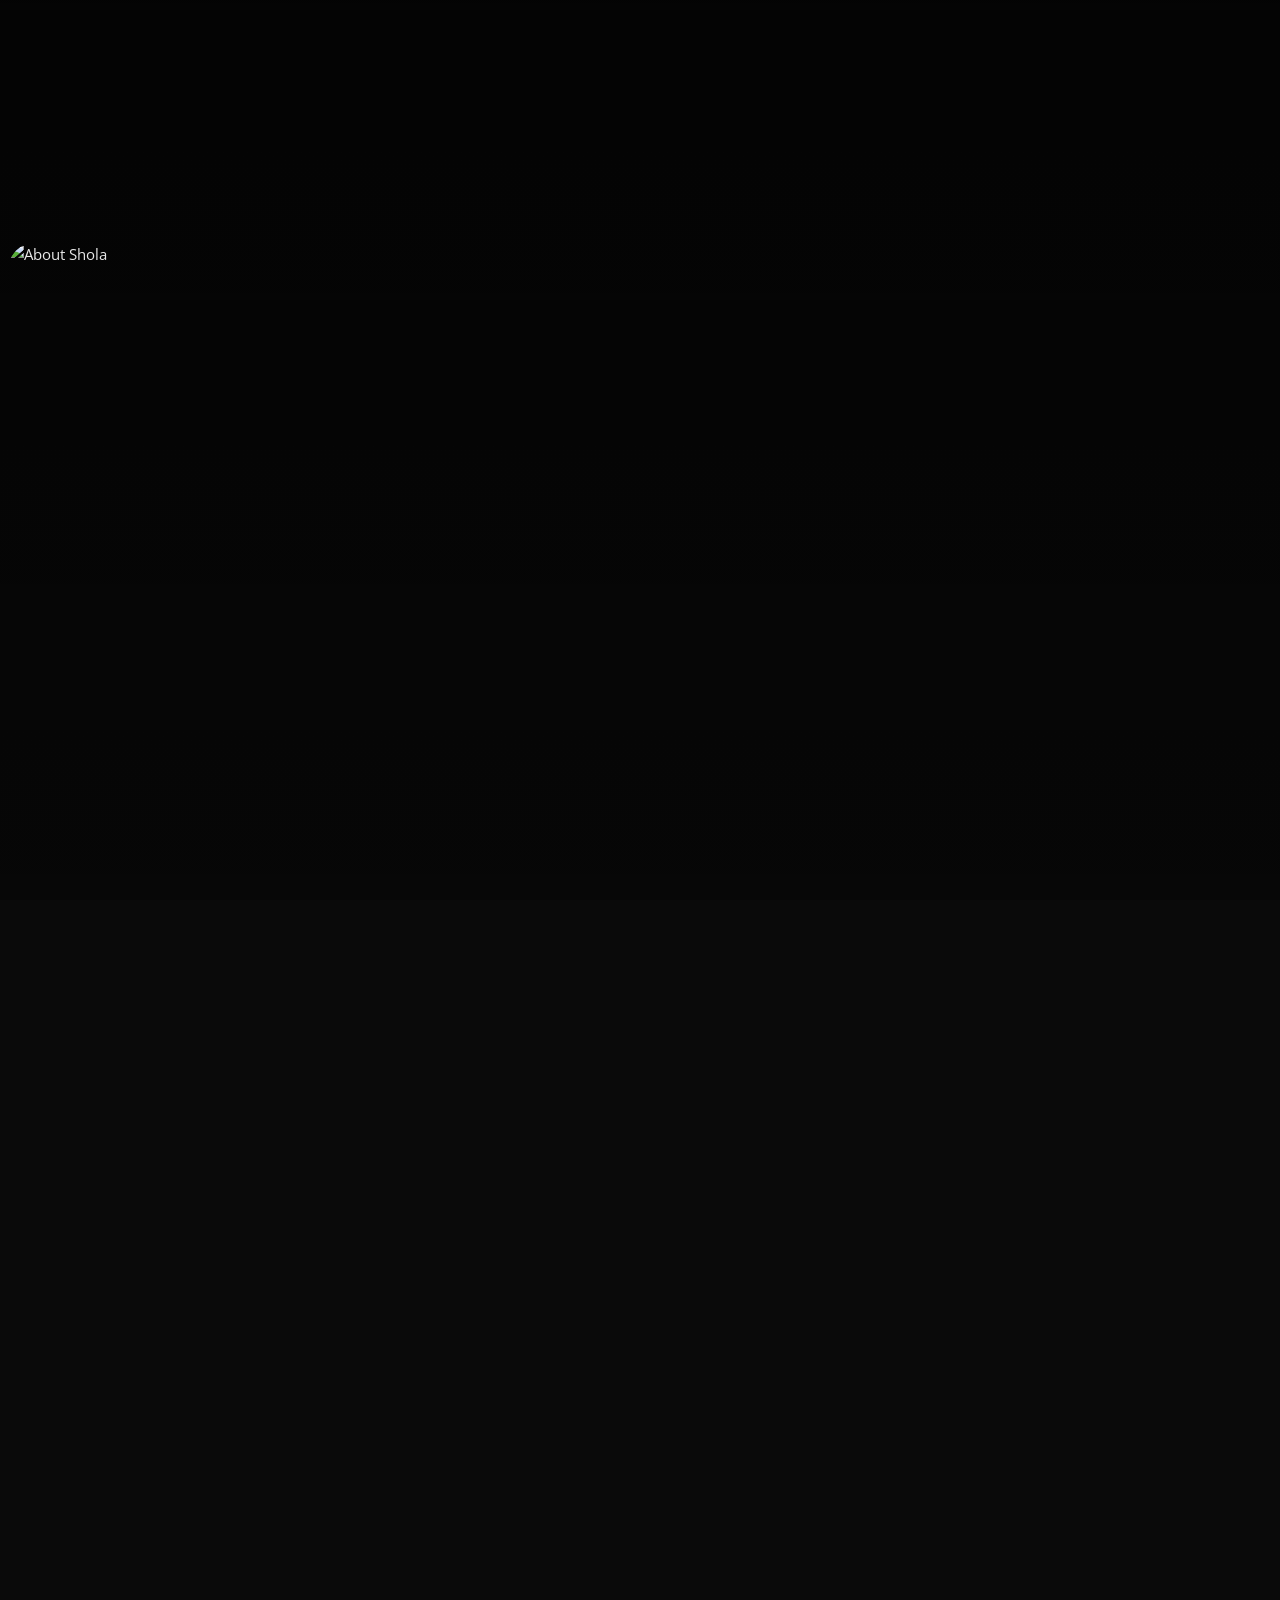
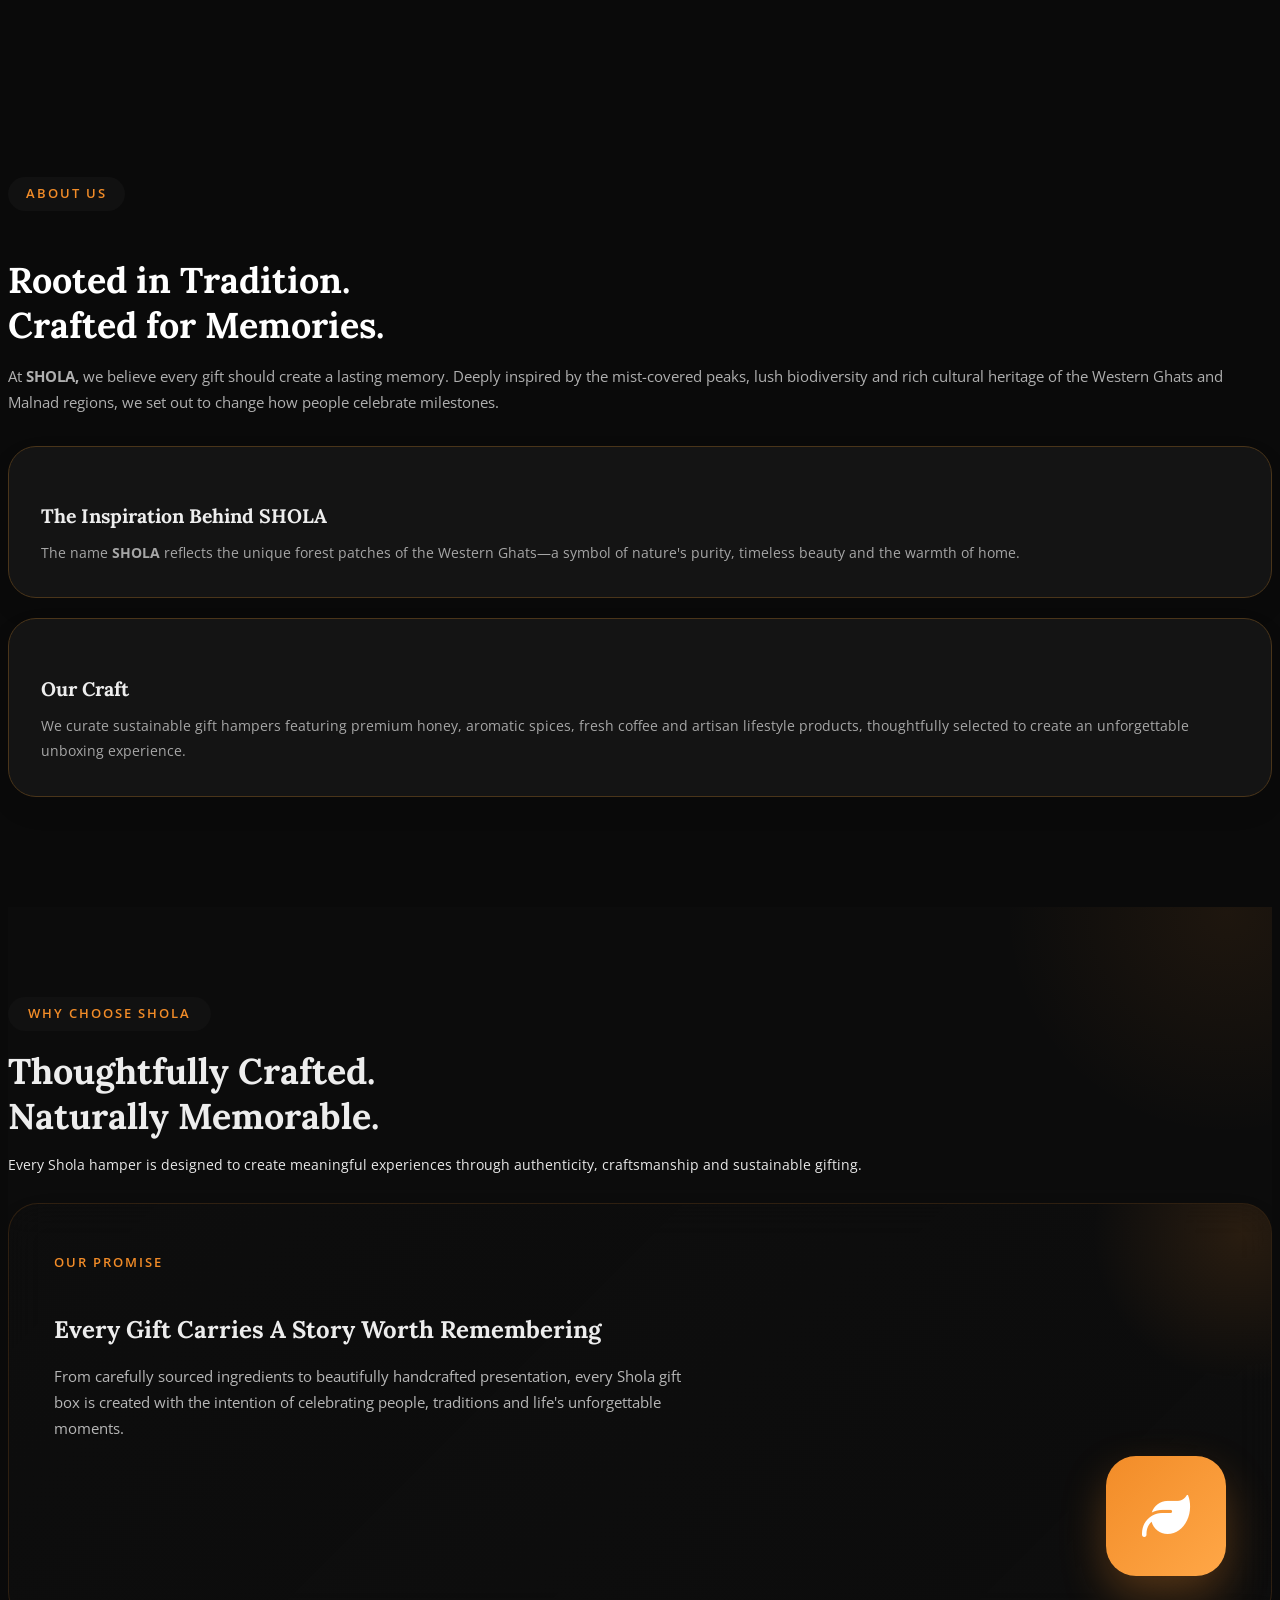
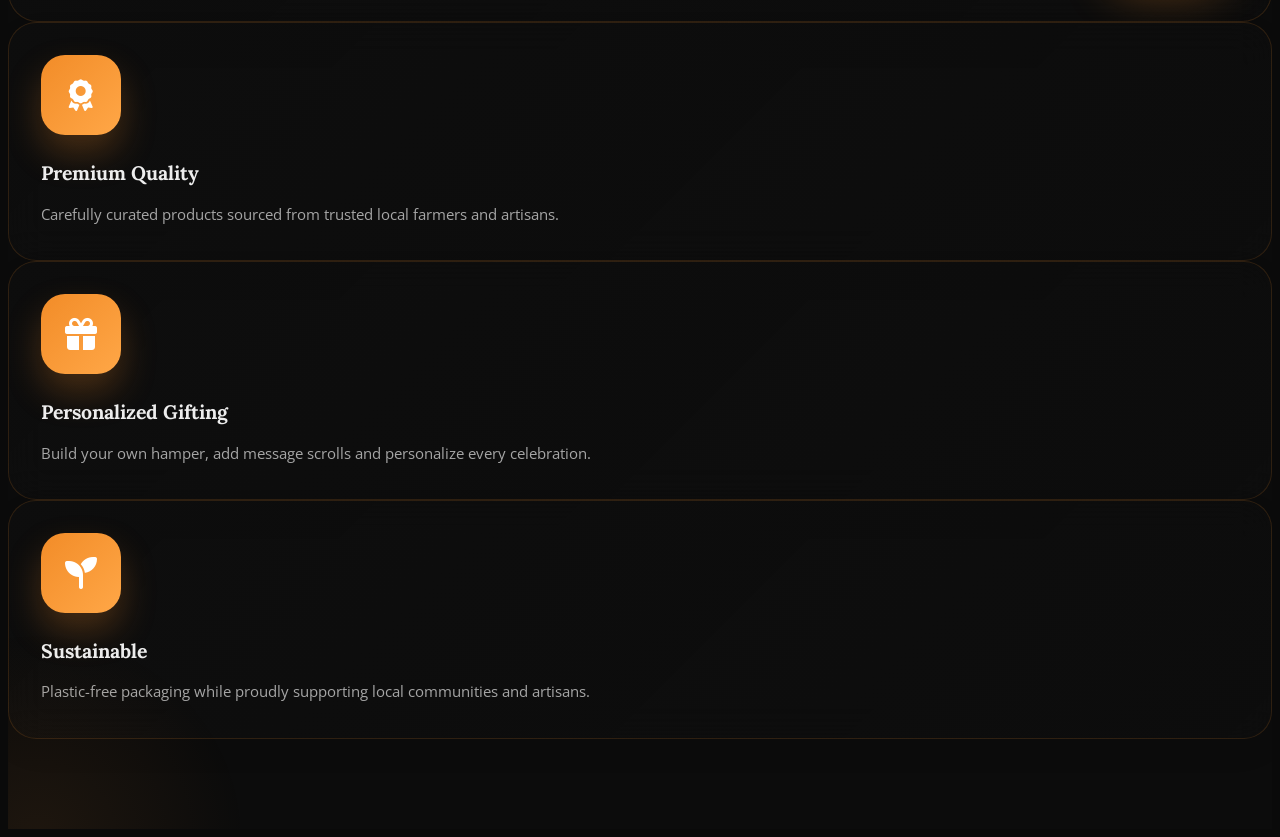
==== about.html @ c5d46378 "New features and seo" ====
<!DOCTYPE html>
<html lang="en">

<head>
    <meta charset="utf-8">
    <title>About SHOLA | Gift Hampers</title>
    <meta content="width=device-width, initial-scale=1.0" name="viewport">
    <meta name="robots" content="index, follow">
    <meta content="Learn about SHOLA, a Bangalore-based brand inspired by the Malnad region of Karnataka. We craft premium honey, coffee, and black pepper products rooted in tradition." name="description">
    <meta content="SHOLA, SHOLA products, SHOLA gift ha, SHOLA Malnad products, Malnad products, Malnad products Bangalore, Karnataka honey, Karnataka coffee, Karnataka black pepper, Western Ghats products, Bangalore" name="keywords">

    <!-- Open Graph / Facebook -->
    <meta property="og:type" content="website">
    <meta property="og:url" content="https://sholaenterprises.com/about.html">
    <meta property="og:title" content="About SHOLA | Malnad Products from Karnataka's Western Ghats">
    <meta property="og:description" content="Learn about SHOLA, a Bangalore-based brand inspired by the Malnad region of Karnataka. We craft premium honey, coffee, and black pepper products.">
    <meta property="og:image" content="https://sholaenterprises.com/img/shola-logo.png">

    <!-- Twitter/X -->
    <meta name="twitter:card" content="summary_large_image">
    <meta name="twitter:url" content="https://sholaenterprises.com/about.html">
    <meta name="twitter:title" content="About SHOLA | Malnad Products from Karnataka's Western Ghats">
    <meta name="twitter:description" content="Learn about SHOLA, a Bangalore-based brand inspired by the Malnad region of Karnataka. We craft premium honey, coffee, and black pepper products.">
    <meta name="twitter:image" content="https://sholaenterprises.com/img/shola-logo.png">

    <!-- Canonical -->
    <link rel="canonical" href="https://sholaenterprises.com/about.html">

    <!-- Favicon -->
    <link href="img/shola-logo.png" rel="icon">

    <!-- Google Web Fonts -->
    <link rel="preconnect" href="https://fonts.googleapis.com">
    <link rel="preconnect" href="https://fonts.gstatic.com" crossorigin>
    <link href="https://fonts.googleapis.com/css2?family=Open+Sans:wght@400;500&family=Lora:wght@600;700&display=swap"
        rel="stylesheet">

    <!-- Icon Font Stylesheet -->
    <link href="https://cdnjs.cloudflare.com/ajax/libs/font-awesome/5.10.0/css/all.min.css" rel="stylesheet">
    <link href="https://cdn.jsdelivr.net/npm/bootstrap-icons@1.4.1/font/bootstrap-icons.css" rel="stylesheet">

    <!-- Libraries Stylesheet -->
    <link href="lib/animate/animate.min.css" rel="stylesheet">
    <link href="lib/owlcarousel/assets/owl.carousel.min.css" rel="stylesheet">

    <!-- Customized Bootstrap Stylesheet -->
    <link href="css/bootstrap.min.css" rel="stylesheet">

    <!-- Template Stylesheet -->
    <link href="css/style.css" rel="stylesheet">

    <link rel="stylesheet" href="https://cdnjs.cloudflare.com/ajax/libs/font-awesome/6.5.2/css/all.min.css">

    <!-- Structured Data -->
    <script type="application/ld+json">
    {
        "@context": "https://schema.org",
        "@type": "AboutPage",
        "name": "About SHOLA",
        "url": "https://sholaenterprises.com/about.html",
        "description": "Learn about SHOLA, a Bangalore-based brand inspired by the Malnad region of Karnataka.",
        "mainEntity": {
            "@type": "Organization",
            "name": "SHOLA",
            "alternateName": "Shola Enterprises",
            "url": "https://sholaenterprises.com",
            "description": "SHOLA offers authentic Malnad products in Bangalore including pure honey, filter coffee powder, and premium black pepper.",
            "address": {
                "@type": "PostalAddress",
                "streetAddress": "#121 Ashlesha, 6th Cross, 3rd Main Road, Banashankari 5th Stage",
                "addressLocality": "Bangalore",
                "addressRegion": "Karnataka",
                "postalCode": "560061",
                "addressCountry": "IN"
            }
        }
    }
    </script>
    <script type="application/ld+json">
    {
        "@context": "https://schema.org",
        "@type": "BreadcrumbList",
        "itemListElement": [
            {
                "@type": "ListItem",
                "position": 1,
                "name": "Home",
                "item": "https://sholaenterprises.com/"
            },
            {
                "@type": "ListItem",
                "position": 2,
                "name": "About Us",
                "item": "https://sholaenterprises.com/about.html"
            }
        ]
    }
    </script>
</head>

<body>
    <div id="header"></div>
    <!--=========================
        ABOUT SHOLA
==========================-->

    <section class="shola-about">

        <div class="container">

            <div class="row align-items-center g-5">

                <!-- Image -->

                <div class="col-lg-6">

                    <div class="shola-about-image">

                        <img src="https://placehold.co/700x850/f6f2ec/173c26?text=Shola+Image" alt="About Shola" width="700" height="850" loading="lazy" decoding="async">

                    </div>

                </div>


                <!-- Content -->

                <div class="col-lg-6">

                    <span class="shola-about-tag">
                        ABOUT US
                    </span>

                    <h2 class="shola-about-title" style="color: #fff;">
                        Rooted in Tradition.
                        <br>
                        Crafted for Memories.
                    </h2>

                    <p class="shola-about-text" style="color: #B0B0B0;">

                        At <strong>SHOLA,</strong> we believe every gift should create a lasting memory. Deeply inspired by the mist-covered peaks, lush biodiversity and rich cultural heritage of the Western Ghats and Malnad regions, we set out to change how people celebrate milestones.

</p>

                    <div class="shola-about-card">

                        <h4>The Inspiration Behind SHOLA</h4>

                        <p>

                            The name <strong>SHOLA</strong> reflects the unique forest
                            patches of the Western Ghats—a symbol of nature's purity,
                            timeless beauty and the warmth of home. 

                        </p>

                    </div>

                    <div class="shola-about-card">

                        <h4>Our Craft</h4>

                        <p>

                            We curate sustainable gift hampers featuring premium
                            honey, aromatic spices, fresh coffee and artisan
                            lifestyle products, thoughtfully selected to create an
                            unforgettable unboxing experience.

                        </p>

                    </div>

                </div>

            </div>

        </div>

    </section>

    <!--==================================
        WHY CHOOSE SHOLA
===================================-->

    <section class="shola-why">

        <div class="container">

            <div class="text-center mb-5">

                <span class="shola-why-tag">
                    WHY CHOOSE SHOLA
                </span>

                <h2 class="shola-why-title">
                    Thoughtfully Crafted.
                    <br>
                    Naturally Memorable.
                </h2>

                <p>

                    Every Shola hamper is designed to create meaningful
                    experiences through authenticity, craftsmanship and
                    sustainable gifting.

                </p>

            </div>


            <!-- Hero Card -->

            <div class="shola-why-hero">

                <div class="row align-items-center">

                    <div class="col-lg-8">

                        <span class="shola-hero-label">
                            OUR PROMISE
                        </span>

                        <h3>

                            Every Gift Carries
                            A Story Worth Remembering

                        </h3>

                        <p>

                            From carefully sourced ingredients to beautifully
                            handcrafted presentation, every Shola gift box is
                            created with the intention of celebrating people,
                            traditions and life's unforgettable moments.

                        </p>

                    </div>

                    <div class="col-lg-4 text-lg-end">

                        <div class="shola-hero-icon">

                            <i class="fa fa-leaf"></i>

                        </div>

                    </div>

                </div>

            </div>



            <!-- Feature Cards -->

            <div class="row g-4 mt-2">

                <div class="col-lg-4">

                    <div class="shola-feature-card">

                        <div class="shola-feature-icon">

                            <i class="fa fa-award"></i>

                        </div>

                        <h4>
                            Premium Quality
                        </h4>

                        <p>

                            Carefully curated products sourced from trusted
                            local farmers and artisans.

                        </p>

                    </div>

                </div>



                <div class="col-lg-4">

                    <div class="shola-feature-card">

                        <div class="shola-feature-icon">

                            <i class="fa fa-gift"></i>

                        </div>

                        <h4>

                            Personalized Gifting

                        </h4>

                        <p>

                            Build your own hamper, add message scrolls
                            and personalize every celebration.

                        </p>

                    </div>

                </div>



                <div class="col-lg-4">

                    <div class="shola-feature-card">

                        <div class="shola-feature-icon">

                            <i class="fa fa-seedling"></i>

                        </div>

                        <h4>

                            Sustainable

                        </h4>

                        <p>

                            Plastic-free packaging while proudly supporting
                            local communities and artisans.

                        </p>

                    </div>

                </div>

            </div>

        </div>

    </section>
    <div id="footer"></div>

    <!-- Back to Top -->
    <a href="#" class="btn btn-lg btn-primary btn-lg-square rounded-circle back-to-top"><i
            class="bi bi-arrow-up"></i></a>


    <!-- JavaScript Libraries -->
    <script src="https://code.jquery.com/jquery-3.4.1.min.js"></script>
    <script src="https://cdn.jsdelivr.net/npm/bootstrap@5.0.0/dist/js/bootstrap.bundle.min.js"></script>
    <script src="lib/wow/wow.min.js"></script>
    <script src="lib/easing/easing.min.js"></script>
    <script src="lib/waypoints/waypoints.min.js"></script>
    <script src="lib/owlcarousel/owl.carousel.min.js"></script>

    <!-- Template Javascript -->
    <script src="js/include.js"></script>
    <script src="js/main.js"></script>
    <script src="js/form-handler.js"></script>
    <script>
        // Ensure carousel is initialized even if auto-ride is interfered with
        document.addEventListener('DOMContentLoaded', function () {
            try {
                var el = document.getElementById('header-carousel');
                if (el && window.bootstrap && bootstrap.Carousel) {
                    // re-init with options
                    var c = bootstrap.Carousel.getInstance(el);
                    if (!c) {
                        new bootstrap.Carousel(el, { interval: 4000, ride: 'carousel' });
                    } else {
                        c.cycle();
                    }
                }
            } catch (e) {
                console.warn('Carousel init error', e);
            }
        });
    </script>
</body>
---- css/style.css ----
/********** Template CSS **********/
:root {
    --primary: #F28C28;
    --secondary: #F28C28;
    --light: #F2F2F2;
    --dark: #0A0A0A;

    /* ---- Shola design tokens ---- */
    /* Fonts */
    --font-display: 'Lora', 'Open Sans', serif;
    --font-body: 'Open Sans', Arial, sans-serif;

    /* Type scale (rem � relative to the 15/14/13px root scale) */
    --fs-xs: 0.75rem;          /* ~11px  captions */
    --fs-sm: 0.85rem;         /* ~12px  labels / badge chips */
    --fs-base: 0.95rem;       /* ~14px  base UI text */
    --fs-md: 1rem;            /* ~15px  paragraphs / buttons */
    --fs-h4: clamp(1.1rem, 1.6vw, 1.3rem);   /* ~17�20px */
    --fs-h3: clamp(1.3rem, 2vw, 1.6rem);     /* ~20�24px */
    --fs-h2: clamp(1.6rem, 2.8vw, 2.5rem);   /* ~25�38px */
    --fs-h1: clamp(2rem, 3.4vw, 2.8rem);     /* ~30�42px */
    --fs-hero: clamp(2.6rem, 4.5vw, 4rem);   /* ~39�60px hero titles */

    /* Text colors */
    --text-strong: #F2F2F2;
    --text-body: #B8B8B8;
    --text-muted: #9A9A9A;

    /* Buttons */
    --btn-font: var(--font-body);
    --btn-weight: 600;
    --btn-radius: 999px;
    --btn-min-h: 48px;
    --btn-pad-y: 0.9rem;
    --btn-pad-x: 2rem;
    --btn-gap: 0.625rem;                     /* 10px  icon gap */
    --btn-focus-ring: 0 0 0 4px rgba(242, 140, 40, 0.35);
    --btn-transition: transform .3s ease, background-color .3s ease, color .3s ease,
        border-color .3s ease, box-shadow .3s ease;
    --link-focus: 3px solid rgba(242, 140, 40, 0.5);

    /* Cards & grids */
    --radius-sm: 14px;                         /* chips / inner bits */
    --radius-md: 20px;                         /* inset cards */
    --radius-lg: 28px;                         /* standard cards */
    --radius-xl: 32px;                         /* feature frames */
    --shadow-1: 0 12px 32px rgba(0, 0, 0, 0.05);
    --shadow-2: 0 24px 48px rgba(0, 0, 0, 0.09);
    --shadow-3: 0 30px 60px rgba(0, 0, 0, 0.11);
    --card-pad: clamp(20px, 3vw, 32px);
    --grid-gap: 24px;                          /* card grids */
    --split-gap: clamp(36px, 5vw, 60px);       /* 2-column splits */
}

.back-to-top {
    position: fixed;
    display: none;
    right: 30px;
    bottom: 30px;
    z-index: 99;
}


/* =========================
   WhatsApp Floating Button
   ========================= */
.whatsapp-float {
    position: fixed;
    right: 30px;
    bottom: 90px;
    display: inline-flex;
    align-items: center;
    justify-content: center;
    width: 56px;
    height: 56px;
    border-radius: 50%;
    background-color: #25D366;
    color: #ffffff;
    box-shadow: 0 8px 24px rgba(37, 211, 102, 0.35);
    text-decoration: none;
    z-index: 3000;
    transition: background-color 0.3s ease, box-shadow 0.3s ease, transform 0.3s ease;
    overflow: hidden;
    white-space: nowrap;
}

.whatsapp-float__icon {
    display: inline-flex;
    align-items: center;
    justify-content: center;
    width: 56px;
    height: 56px;
    flex-shrink: 0;
    line-height: 0;
}

.whatsapp-float__icon svg {
    display: block;
    width: 28px;
    height: 28px;
    transition: transform 0.3s ease;
}

.whatsapp-float__text {
    font-family: "Open Sans", sans-serif;
    font-size: 14px;
    font-weight: 600;
    color: #ffffff;
    max-width: 0;
    opacity: 0;
    padding-left: 0;
    letter-spacing: 0.02em;
    transition: max-width 0.3s ease, opacity 0.3s ease, padding-left 0.3s ease;
    overflow: hidden;
}

.whatsapp-float:hover {
    background-color: #1ebe5d;
    box-shadow: 0 10px 28px rgba(37, 211, 102, 0.45);
    transform: translateY(-3px) scale(1.05);
}

.whatsapp-float:hover .whatsapp-float__icon svg {

    transform: scale(1.1);
}

.whatsapp-float:hover .whatsapp-float__text {
    max-width: 140px;
    opacity: 1;
    padding-left: 8px;
    /* tooltip for right-side button */
}

/* Keep it circular icon only on mobile/tablets */
@media (max-width: 991.98px) {
    .whatsapp-float:hover .whatsapp-float__text {
        max-width: 0;
        opacity: 0;
        padding-left: 0;
    }
    .whatsapp-float:hover {
        transform: translateY(-3px);
    }
}

/* =========================
   Instagram Floating Button
   ========================= */
.instagram-float {
    position: fixed;
    right: 30px;
    bottom: 160px;
    display: inline-flex;
    align-items: center;
    justify-content: center;
    width: 56px;
    height: 56px;
    border-radius: 50%;
    background: linear-gradient(45deg, #f09433 0%, #e6683c 25%, #dc2743 50%, #cc2366 75%, #bc1888 100%);
    color: #ffffff;
    box-shadow: 0 8px 24px rgba(220, 39, 67, 0.35);
    text-decoration: none;
    z-index: 3000;
    transition: background 0.3s ease, box-shadow 0.3s ease, transform 0.3s ease;
    overflow: hidden;
    white-space: nowrap;
}

.instagram-float__icon {
    display: inline-flex;
    align-items: center;
    justify-content: center;
    width: 56px;
    height: 56px;
    flex-shrink: 0;
    line-height: 0;
}

.instagram-float__icon svg {
    display: block;
    width: 28px;
    height: 28px;
    transition: transform 0.3s ease;
}

.instagram-float__text {
    font-family: "Open Sans", sans-serif;
    font-size: 14px;
    font-weight: 600;
    color: #ffffff;
    max-width: 0;
    opacity: 0;
    padding-left: 0;
    letter-spacing: 0.02em;
    transition: max-width 0.3s ease, opacity 0.3s ease, padding-left 0.3s ease;
    overflow: hidden;
}

.instagram-float:hover {
    background: linear-gradient(45deg, #f09433 0%, #e6683c 25%, #dc2743 50%, #cc2366 75%, #bc1888 100%);
    box-shadow: 0 10px 28px rgba(220, 39, 67, 0.45);
    transform: translateY(-3px) scale(1.05);
}

.instagram-float:hover .instagram-float__icon svg {

    transform: scale(1.1);
}

.instagram-float:hover .instagram-float__text {
    max-width: 140px;
    opacity: 1;
    padding-left: 8px;
    /* tooltip for right-side button */
}

/* Keep it circular icon only on mobile/tablets */
@media (max-width: 991.98px) {
    .instagram-float:hover .instagram-float__text {
        max-width: 0;
        opacity: 0;
        padding-left: 0;
    }
    .instagram-float:hover {
        transform: translateY(-3px);
    }
}

.my-6 {
    margin-top: 6rem;
    margin-bottom: 6rem;
}

.py-6 {
    padding-top: 3rem;
    padding-bottom: 3rem;
}

.bg-icon {
    background: url(../img/bg-icon.png) center center repeat;
    background-size: contain;
}


/*** Spinner ***/
#spinner {
    opacity: 0;
    visibility: hidden;
    transition: opacity .5s ease-out, visibility 0s linear .5s;
    z-index: 99999;
}

#spinner.show {
    transition: opacity .5s ease-out, visibility 0s linear 0s;
    visibility: visible;
    opacity: 1;
}


/*** Button ***/
.btn {
    font-weight: 500;
    transition: .5s;
}

.btn.btn-primary,
.btn.btn-secondary,
.btn.btn-outline-primary:hover,
.btn.btn-outline-secondary:hover {
    color: #FFFFFF;
}

.btn.btn-primary {
    background-color: #F28C28;
    border-color: #F28C28;
    color: #0A0A0A;
}

.btn.btn-primary:hover,
.btn.btn-primary:focus,
.btn.btn-primary:active {
    background-color: #F28C28;
    border-color: #F28C28;
    color: #0A0A0A;
}


/* General navbar/dropdown styling */
.navbar {
    z-index: 1100;
}

/* Header structural alignment */
.navbar-brand {
    padding: 0;
    margin-right: 0;
}
.navbar .row.w-100 > [class*="col-"] {
    min-width: 0;   /* let flex children shrink instead of overflowing */
}

/* Refined header/navbar alignment overrides */
@media (min-width: 992px) {
    .container-fluid.fixed-top nav { padding-top: 0; padding-bottom: 0; }
    .container-fluid.fixed-top .row.w-100 { min-height: 96px; }
    .nav-left, .nav-center-logo, .nav-right { display:flex; align-items:center; }
    .nav-left { padding-left: 1.5rem; }
    .nav-right { padding-right: 1.5rem; }
    .navbar .navbar-nav.flex-lg-row { padding: 0; margin: 0; gap: 1.25rem; }
    /* make nav links vertically centered and not stacked */
    .navbar .navbar-nav .nav-link { padding: 0.5rem .75rem; line-height: 1; height: auto; }
    .nav-right .navbar-nav { align-items: center; }
    /* ensure dropdown label aligns with other links */
    .nav-item.dropdown > .nav-link::after { margin-left: .5rem; }
    /* Desktop: restore in-flow links (undo mobile absolute menu panel) */
    .navbar .nav-right { position: static; }
    .navbar .nav-right > .collapse.navbar-collapse {
        position: static;
        top: auto;
        left: auto;
        right: auto;
        width: auto;
        margin: 0;
    }
}

@media (max-width: 991.98px) {
    /* keep pills hidden but ensure logo and toggler align */
    .nav-center-logo { justify-content: center; }
    .nav-right { justify-content: flex-end; }
    .nav-left { padding-left: .75rem; }
}

.navbar .dropdown-menu {
    background: #141414;
    border: 1px solid rgba(0,0,0,0.06);
    border-radius: 8px;
    padding: 6px 0;
    box-shadow: 0 8px 22px rgba(0,0,0,0.08);
}

.navbar .dropdown-item {
    color: var(--light);
    padding: 10px 20px;
    font-weight: 500;
}

.navbar .dropdown-item:hover,
.navbar .dropdown-item:focus {
    background: rgba(10, 10, 10,0.06);
    color: var(--primary);
}

/* Mobile: make dropdowns full-width and touch-friendly inside collapsed nav */
@media (max-width: 991.98px) {
    .navbar .navbar-nav {
        background: #141414;
    }
    .navbar .dropdown-menu {
        position: static;
        float: none;
        box-shadow: none;
        border: none;
        padding-left: 0;
        padding-right: 0;
    }
    .navbar .dropdown-item {
        padding-left: 1.25rem;
        padding-right: 1.25rem;
    }
}

/* Ensure dropdown sits above announcement bar */
.container-fluid.fixed-top {
    z-index: 2000;
}


.page-header {
    padding-top: 14rem;
    padding-bottom: 6rem;
    background: url(../img/breadcrumb-about.png) top right no-repeat;
    background-size: cover;
}

.page-header1 {
    padding-top: 14rem;
    padding-bottom: 6rem;
    background: url(../img/breadcrumb-contact.png) top right no-repeat;
    background-size: cover;
}

/*** Carousel ***/
#header-carousel .carousel-item {
    height: 75vh;
    min-height: 360px;
    overflow: hidden;
}
#header-carousel .carousel-item img {
    width: 100%;
    height: 100%;
    object-fit: cover;
    object-position: center center;
}

#header-carousel .carousel-inner {
    height: 75vh;
}

/* ensure images render and don't collapse */
#header-carousel .carousel-item img {
    display: block;
    width: 100%;
    height: 75vh;
    object-fit: cover;
}

/* Slightly darken images for caption readability */
#header-carousel .carousel-item img {
    filter: brightness(0.92);
}

#header-carousel .carousel-caption h5 {
    font-size: 1.5rem;
    font-weight: 700;
    color: #fff;
}

#header-carousel .carousel-caption p {
    color: #fff;
}

/* Background-image slides (faster paint, no layout shift) */
#header-carousel .carousel-item {
    background-size: cover;
    background-position: center center;
    background-repeat: no-repeat;
    transition: transform .6s ease, opacity .6s ease;
    will-change: transform, opacity;
}

#header-carousel .carousel-item .overlay {
    position: absolute;
    inset: 0;
    background: rgba(0,0,0,0.22);
    z-index: 1;
}

#header-carousel .carousel-caption {
    position: absolute;
    top: 0;
    bottom: 0;
    left: 0;
    right: 0;
    display: flex;
    align-items: center;
    z-index: 2;
}

#header-carousel .carousel-item { position: relative; }

/* keep overlay below caption/content */
#header-carousel .carousel-item > *:not(.overlay) { position: relative; z-index: 3; }

/* Ensure Bootstrap carousel is visible and not hidden by other global styles */
#header-carousel {
    opacity: 1 !important;
    visibility: visible !important;
}

.breadcrumb-item+.breadcrumb-item::before {
    color: #9A9A9A;
}


/*** Section Header ***/
.section-header {
    position: relative;
    padding-top: 0px;
}

/* .section-header::before {
    position: absolute;
    content: "";
    width: 60px;
    height: 2px;
    top: 0;
    left: 50%;
    transform: translateX(-50%);
    background: var(--primary);
}

.section-header::after {
    position: absolute;
    content: "";
    width: 90px;
    height: 2px;
    top: 10px;
    left: 50%;
    transform: translateX(-50%);
    background: var(--secondary);
} */

.section-header.text-start::before,
.section-header.text-start::after {
    left: 0;
    transform: translateX(0);
}



/*** About ***/
.about-img img {
    position: relative;
    z-index: 2;
}

.about-img::before {
    position: absolute;
    content: "";
    top: 0;
    left: -50%;
    width: 100%;
    height: 100%;
    background-image: -webkit-repeating-radial-gradient(#141414, #161616 5px, transparent 5px, transparent 10px);
    background-image: -moz-repeating-radial-gradient(#141414, #161616 5px, transparent 5px, transparent 10px);
    background-image: -ms-repeating-radial-gradient(#141414, #161616 5px, transparent 5px, transparent 10px);
    background-image: -o-repeating-radial-gradient(#141414, #161616 5px, transparent 5px, transparent 10px);
    background-image: repeating-radial-gradient(#141414, #161616 5px, transparent 5px, transparent 10px);
    background-size: 20px 20px;
    transform: skew(20deg);
    z-index: 1;
}


/*** Product ***/
.nav-pills .nav-item .btn {
    color: var(--light);
}

.nav-pills .nav-item .btn:hover,
.nav-pills .nav-item .btn.active {
    color: #FFFFFF;
}

.product-item {
    box-shadow: 0 0 45px rgba(0, 0, 0, .07);
}

.product-item img {
    transition: .5s;
}

.product-item:hover img {
    transform: scale(1.1);
}

.product-item small a:hover {
    color: var(--primary) !important;
}


/*** Testimonial ***/
.testimonial-carousel .owl-item .testimonial-item img {
    width: 60px;
    height: 60px;
}

.testimonial-carousel .owl-item .testimonial-item,
.testimonial-carousel .owl-item .testimonial-item * {
    transition: .5s;
}

.testimonial-carousel .owl-item.center .testimonial-item {
    background: var(--primary) !important;
}

.testimonial-carousel .owl-item.center .testimonial-item * {
    color: #FFFFFF !important;
}

.testimonial-carousel .owl-item.center .testimonial-item i {
    color: var(--secondary) !important;
}

.testimonial-carousel .owl-nav {
    margin-top: 30px;
    display: flex;
    justify-content: center;
}

.testimonial-carousel .owl-nav .owl-prev,
.testimonial-carousel .owl-nav .owl-next {
    margin: 0 12px;
    width: 50px;
    height: 50px;
    display: flex;
    align-items: center;
    justify-content: center;
    color: var(--light);
    border: 2px solid var(--primary);
    border-radius: 50px;
    font-size: 18px;
    transition: .5s;
}

.testimonial-carousel .owl-nav .owl-prev:hover,
.testimonial-carousel .owl-nav .owl-next:hover {
    color: #FFFFFF;
    background: var(--primary);
}


/*** Footer ***/
.footer {
    color: #9A9A9A;
}

.footer .btn.btn-link {
    display: block;
    margin-bottom: 5px;
    padding: 0;
    text-align: left;
    color: #9A9A9A;
    font-weight: normal;
    text-transform: capitalize;
    transition: .3s;
}

.footer .btn.btn-link::before {
    position: relative;
    content: "\f105";
    font-family: 'Open Sans', Arial, sans-serif;
    font-weight: 900;
    color: #9A9A9A;
    margin-right: 10px;
}

.footer .btn.btn-link:hover {
    color: var(--light);
    letter-spacing: 1px;
    box-shadow: none;
}

.footer .copyright {
    padding: 25px 0;
    font-size: 15px;
    border-top: 1px solid rgba(242, 140, 40, 0.28);
}

.footer .copyright a {
    color: var(--light);
}

.footer .copyright a:hover {
    color: var(--primary);
}

/* custom css */

.container-fluid.fixed-top.px-0.wow.fadeIn {
    background-color: #141414 !important;
}

#header {
    min-height: 144px;   /* top-bar 45px + navbar row 96px + border */
}

@media (max-width: 991.98px) {
    #header {
        min-height: 76px;   /* collapsed nav: logo 60px + padding */
    }
}

@media (max-width: 575.98px) {
    #header {
        min-height: 66px;   /* compact phone header: logo 52px + padding */
    }
}

.fa-facebook-f {
    color: #fff; 
}

.fa-instagram {
    color: #fff; 
}


/* Announcement bar (news ticker) */
.announcement-bar {
    padding: 0.45rem 0;
    border-top: 1px solid rgba(0,0,0,0.04);
    z-index: 1035;
}

.announcement-bar .ticker {
    overflow: hidden;
}
.announcement-bar .ticker__wrap {
    display: inline-block;
    white-space: nowrap;
    will-change: transform;
    animation: ticker-scroll 20s linear infinite;
}
.announcement-bar .ticker__item {
    display: inline-block;
    padding-right: 4rem;
    font-weight: 600;
    color: #ffffff;
    font-size: 1rem;
}
.announcement-bar .ticker__wrap:hover {
    animation-play-state: paused;
}

/* Stabilize fixed header to avoid blinking on scroll */
.container-fluid.fixed-top {
    background-color: #141414 !important;
    border-bottom: 1px solid rgba(0,0,0,0.07) !important;
    box-shadow: 0 2px 6px rgba(0,0,0,0.04);
    -webkit-backface-visibility: hidden;
    backface-visibility: hidden;
}

/* Disable WOW/animate effects on the fixed header to prevent layout shifts */
.container-fluid.fixed-top.wow,
.container-fluid.fixed-top.fadeIn,
.container-fluid.fixed-top.animated {
    animation: none !important;
    opacity: 1 !important;
    transform: none !important;
}

/* Make header height stable */
.container-fluid.fixed-top .top-bar,
.container-fluid.fixed-top nav.navbar,
.container-fluid.fixed-top .announcement-bar {
    -webkit-transform: translateZ(0);
}

@keyframes ticker-scroll {
    0% { transform: translateX(0); }
    100% { transform: translateX(-50%); }
}

@media (max-width: 767.98px) {
    .announcement-bar { padding: 0.5rem 0; }
    .announcement-bar .ticker__item { font-size: 0.9rem; padding-right: 2rem; }
    .page-header { padding-top: 16rem; }
}

@media (min-width: 768px) and (max-width: 991.98px) {
    .announcement-bar .ticker__item { font-size: 0.95rem; }
}

.fa-twitter {
    color: #fff; 
}

.btn-check:checked+.btn-outline-primary:focus, .btn-check:active+.btn-outline-primary:focus, .btn-outline-primary:active:focus, .btn-outline-primary.active:focus, .btn-outline-primary.dropdown-toggle.show:focus {
    box-shadow: none !important;
}

.navbar .dropdown-toggle::after { 
display: none!important;
}

.social-icon{
    width:45px;
    height:45px;
    display:flex;
    align-items:center;
    justify-content:center;
    text-decoration:none;
    background: transparent;
    transition:all .3s ease;
    font-size:20px;
}

/* Official Colors */
.facebook i{
    color: #F28C28;
}

.instagram i{
    /* Instagram Gradient */
    background: linear-gradient(
        45deg,
        #FFA747,
        #E07B1F,
        #E07B1F,
        #C96F18,
        #A85A12
    );
    -webkit-background-clip:text;
    -webkit-text-fill-color: transparent;
}

.whatsapp i{
    color: #F28C28;
}

/* Hover Effect */
.social-icon:hover{
    border-color: #F28C28;
    background: transparent;
    transform:translateY(-3px);
}

.social-icon:hover i{
    opacity:1;
}

.bgf{
    color: #9A9A9A;
}

.bgf:hover{
    color: #fff;
}

.footer .btn.btn-link::before { 
     display:none !important;
}

.category-section{
    background: transparent;
    position:relative;
}

.section-tag{
    display:inline-block;
    color: #F28C28;
    background: #111111;
    padding:8px 18px;
    border-radius:30px;
    font-size:14px;
    font-weight:600;
    letter-spacing:1px;
    margin-bottom:15px;
}

.section-title{
    font-size:44px;
    font-weight:700;
    color: #EDEDED;
}

.section-subtitle{
    color: #A6A6A6;
    max-width:650px;
    margin:auto;
    margin-top:10px;
}

.category-card{

    display:block;

    background: white;

    padding:40px 25px;

    border-radius:25px;

    text-align:center;

    text-decoration:none;

    position:relative;

    overflow:hidden;

    transition:.35s;

    box-shadow:
    0 10px 30px rgba(0,0,0,.05);

    height:100%;
}



.category-icon{

    width:95px;
    height:95px;

    margin:auto;

    border-radius:50%;

    background: #141414;

    display:flex;

    align-items:center;

    justify-content:center;

    margin-bottom:30px;

    transition:.35s;
}

.category-icon img{

    width:120px;
}

.category-card h4{

    color: #F2F2F2;

    font-weight:700;

    margin-bottom:8px;
}

.category-card p{

    color: #A6A6A6;

    margin-bottom:30px;
}

.category-card span{

    color: #F2A33D;

    font-weight:600;

    transition:.3s;
}

.category-card:hover{

    transform:translateY(-12px);
}

.category-card:hover:before{

    transform:scale(1.6);
}

.category-card:hover .category-icon{

    background: #0D0D0D;
}


.category-card:hover span{

    letter-spacing:1px;
}

.marketplaces{
    padding:20px 20px;
    background: transparent;
    position:relative;
    overflow:hidden;
}

.marketplaces::before{
    content:'';
    width:350px;
    height:350px;
    background: #F28C2822;
    border-radius:50%;
    position:absolute;
    left:-120px;
    top:-120px;
    filter:blur(40px);
}

.marketplaces::after{
    content:'';
    width:280px;
    height:280px;
    background: #F28C2822;
    border-radius:50%;
    position:absolute;
    right:-100px;
    bottom:-100px;
    filter:blur(40px);
}

.marketplaces .container{
    max-width:1200px;
    margin:auto;
    text-align:center;
    position:relative;
    z-index:2;
}

.marketplaces .tag{
    display:inline-block;
    padding:10px 22px;
    border-radius:50px;
    background: #141414;
    color: #A6A6A6;
    font-weight:600;
    margin-bottom:20px;
}

.marketplaces h2{
    font-size:48px;
    line-height:1.2;
    margin-bottom:18px;
    color: #E9E9E9;
}

.marketplaces h2 span{
    display:block;
    color: #F28C28;
}

.marketplaces p{
    max-width:650px;
    margin:auto;
    color: #B8B8B8;
    font-size:17px;
    margin-bottom:20px;
}

.platforms{
    display:grid;
    grid-template-columns:repeat(auto-fit,minmax(150px,1fr));
    gap:28px;
}

.platform{
    height:130px;
    background: rgba(14, 14, 14,.85);
    border-radius:22px;
    display:flex;
    align-items:center;
    justify-content:center;
    box-shadow:
        0 10px 35px rgba(0,0,0,.08);
    transition:.35s ease;
    border: 1px solid rgba(0,0,0,.05);
    position:relative;
    overflow:hidden;
}

.platform::before{
    content:'';
    position:absolute;
    inset:0;
    background: linear-gradient(
        135deg,
        rgba(242, 140, 40,.08),
        transparent 60%
    );
    opacity:0;
    transition:.35s;
}

.platform:hover{
    transform:translateY(-12px);
    box-shadow:
        0 18px 45px rgba(0,0,0,.12);
}

.platform:hover::before{
    opacity:1;
}

.platform img{
    width:75px;
    transition:.35s;
}

.platform:hover img{
    transform:scale(1.12);
}

.blinkit:hover{
    border-color: #F28C28;
}

.instamart:hover{
    border-color: #F28C28;
}

.zepto:hover{
    border-color: #D97A1D;
}

.amazon:hover{
    border-color: #F2A33D;
}

.flipkart:hover{
    border-color: #B9640F;
}

.bigbasket:hover{
    border-color: #8C4F12;
}

@media(max-width:768px){

.marketplaces{
    padding:70px 20px;
}

.marketplaces h2{
    font-size:34px;
}

.platform{
    height:110px;
}

.platform img{
    width:60px;
}

}

@media (max-width: 991.98px) {
    #header-carousel .carousel-inner {
        height: 55vh;
    }

    #header-carousel .carousel-caption {
        padding: 1rem 1.25rem;
    }

    .section-title {
        font-size: 36px;
    }

    .section-subtitle {
        max-width: 100%;
        margin-top: 0.75rem;
        font-size: 0.98rem;
    }

    .category-card {
        padding: 30px 20px;
    }

    .category-icon {
        width: 80px;
        height: 80px;
        margin-bottom: 25px;
    }

    .category-icon img {
        width: 70px;
        max-width: 100%;
        height: auto;
    }

    .product-item {
        min-height: auto;
    }

    .testimonial-carousel .owl-item .testimonial-item {
        padding: 1.5rem;
    }

    .testimonial-carousel .owl-item .testimonial-item img {
        width: 50px;
        height: 50px;
    }

    .testimonial-carousel .owl-nav .owl-prev,
    .testimonial-carousel .owl-nav .owl-next {
        width: 40px;
        height: 40px;
        font-size: 16px;
    }
}

@media (max-width: 767.98px) {
    #header-carousel .carousel-inner {
        height: 45vh;
    }

    .carousel-caption {
        align-items: flex-end;
        padding: 1rem;
    }

    .carousel-caption h5 {
        font-size: 1.25rem;
    }

    .carousel-caption p {
        font-size: 0.95rem;
    }

    .announcement-bar .ticker__item {
        font-size: 0.88rem;
        padding-right: 1.5rem;
    }

    .category-card {
        padding: 20px 16px;
    }

    .section-title {
        font-size: 30px;
    }

    .section-subtitle {
        font-size: 0.95rem;
    }

    .platform {
        height: auto;
        min-height: 100px;
    }

    .platform img {
        width: 50px;
    }

    .product-item img {
        max-height: 240px;
    }

    .testimonial-carousel .owl-item .testimonial-item {
        padding: 1rem;
    }

    .testimonial-item p {
        font-size: 0.95rem;
    }

    .testimonial-carousel .owl-nav {
        margin-top: 20px;
    }

    .testimonial-carousel .owl-nav .owl-prev,
    .testimonial-carousel .owl-nav .owl-next {
        width: 38px;
        height: 38px;
    }

    .footer .copyright {
        padding: 20px 0;
        font-size: 14px;
    }

    .navbar .navbar-nav .nav-link {
        padding: 0.75rem 0;
    }
}

@media (max-width: 575.98px) {
    .navbar .navbar-collapse {
        padding: 0 1rem;
    }

    #header-carousel .carousel-inner {
        height: 40vh;
    }

    #header-carousel .carousel-caption {
        padding: 0.8rem 1rem;
    }

    .section-title {
        font-size: 28px;
    }

    .section-subtitle {
        font-size: 0.9rem;
    }

    .category-card {
        padding: 16px 14px;
    }

    .category-icon {
        width: 70px;
        height: 70px;
    }

    .category-icon img {
        width: 55px;
    }

    .marketplaces .tag {
        padding: 8px 16px;
    }

    .marketplaces h2 {
        font-size: 30px;
    }

    .marketplaces p {
        font-size: 0.95rem;
    }

    .testimonial-carousel .owl-item .testimonial-item {
        padding: 0.85rem;
    }

    .testimonial-item p {
        font-size: 0.92rem;
    }

    .footer .copyright {
        padding: 16px 0;
    }
}

div#tab-1 {
    margin-top: 20px;
}

/* ============================================
   GLOBAL LAYOUT FOUNDATION
   ============================================ */

/* Box sizing: keep the border-box model (matches Bootstrap reboot) */
*,
*::before,
*::after {
    box-sizing: border-box;
}

/* Root typography: brand face + rem scale */
html {
    font-family: 'Open Sans', Arial, sans-serif;
    font-size: 15px;
    -webkit-text-size-adjust: 100%;
}

/* Body: Bootstrap handles `margin: 0`; we keep the visual
   defaults here and deliberately NO `overflow-x` mask so
   real horizontal overflow can be seen and fixed in the section that
   causes it. */
body {
    font-family: 'Open Sans', Arial, sans-serif;
    font-size: 1rem;
        color: #E8E8E8;
    line-height: 1.6;

    /* GLOBAL PAGE BACKGROUND
       Full-site background image. URL is relative to THIS stylesheet
       (css/style.css) -> resolves to <root>/img/products/bg.jpeg.
       A deep *warm* dark-brown wash deepens the washed-out photo so the
       honeycomb pattern reads clearly, while keeping the warm cream
       palette and text readable (no desaturating/cold gray cast). */
    background-color: #0A0A0A;                 /* fallback beneath image */
    background-image: linear-gradient(
            rgba(0, 0, 0, 0.65),
            rgba(0, 0, 0, 0.34)
        ),
        url('../img/products/bg.jpeg');
    background-size: cover;
    background-position: center center;
    background-repeat: no-repeat;
    background-attachment: scroll;             /* touch devices: iOS ignores `fixed` */
    -webkit-background-size: cover;            /* responsive safety */
    -moz-background-size: cover;
}

/* Fixed attachment only where it performs well (desktop / tablets =992px) */
@media (min-width: 992px) {
    body {
        background-attachment: fixed;
    }
}

img, svg, video, iframe {
    max-width: 100%;
    height: auto;
    display: block;
}

.dryfruits{
width:90%;
margin:60px auto;
}

.tabs{
display:flex;
gap:20px;
margin-bottom:40px;
flex-wrap:wrap;
}

.tab{
background: none;
border: none;
font-size:18px;
cursor:pointer;
padding-bottom:8px;
color: #B8B8B8;
}

.tab.active{
border-bottom: 3px solid #F28C28;
color: #F28C28;
font-weight:bold;
}

.category{
display:none;
}

.category.active{
display:block;
}

.slider{
position:relative;
max-width:420px;
margin:auto;
}

.slides{
position:relative;
height:420px;
overflow:hidden;
}

.slides .slide{
position:absolute;
width:100%;
height:100%;
object-fit:contain;
opacity:0;
transition:.5s;
}

.slides .slide.active{
opacity:1;
}


.prev,
.next{

position:absolute;
top:50%;
transform:translateY(-50%);
width:45px;
height:45px;
border: none;
border-radius:50%;
background: #141414;
box-shadow:0 5px 15px rgba(0,0,0,.15);
cursor:pointer;
font-size:22px;
z-index:5;
}

.prev{
left:-60px;
}

.next{
right:-60px;
}

.dots{
margin:25px 0;
text-align:center;
}

.dot{

width:12px;
height:12px;
background: #B6B6B6;
display:inline-block;
margin:5px;
border-radius:50%;
cursor:pointer;
}

.dot.active{
background: #F28C28;
}

.buttons{

display:flex;
justify-content:center;
gap:15px;
margin-top:20px;
flex-wrap:wrap;
}

.buttons a{

text-decoration:none;
padding:12px 25px;
border-radius:8px;
color: #fff;
font-weight:bold;
}

.buy{
background: #F28C28;
}

.amazon{
background: #F28C28;
}

.flipkart{
background: #B9640F;
}

.platform.amazon {
background: rgba(14, 14, 14,.92) !important;
}

.platform.flipkart {
background: rgba(14, 14, 14,.92) !important;
}

/*==========================
        SHOLA FOOTER
===========================*/

.shola-footer{
    background: rgba(0, 0, 0,.65);
    color: #B0B0B0;
    padding: clamp(3rem, 7vw, 4.5rem) 0 1.75rem;
    position:relative;
    overflow:hidden;
}


.shola-footer::before{

    content:"";

    position:absolute;

    width:550px;

    height:550px;

    background: radial-gradient(circle,#F28C2820,transparent 70%);

    top:-180px;

    right:-120px;

}


.shola-footer-logo img{

    height:70px;

    margin-bottom:25px;

}


.shola-footer-title{

    color: #fff;

    font-size:32px;

    font-weight:700;

    line-height:1.3;

    margin-bottom:18px;

}


.shola-footer-title span{

    color: #F28C28;

    display:block;

}


.shola-footer-text{

    color: #B0B0B0;

    line-height:1.9;

    margin-bottom:35px;

}


.footer-heading{

    color: #fff;

    font-size:22px;

    margin-bottom:25px;

    position:relative;

}


.footer-heading::after{

    content:"";

    width:45px;

    height:2px;

    background: #F28C28;

    display:block;

    margin-top:10px;

}


.footer-links{

    list-style:none;

    padding:0;

    margin:0;

}


.footer-links li{

    margin-bottom:0px;

}


.footer-links a{

    color: #B0B0B0;

    text-decoration:none;

    transition:.35s;

    display:inline-block;

}


.footer-links a:hover{

    color: #FFA747;

    transform:translateX(8px);

}


.footer-contact div{

    display:flex;

    align-items:flex-start;

    gap:14px;

    margin-bottom:22px;

}


.footer-contact i{

    color: #F28C28;

    margin-top:5px;

    width:20px;

}


.footer-contact a,

.footer-contact span{

    color: #B0B0B0;

    text-decoration:none;

    transition:.3s;

}


.footer-contact a:hover{

    color: #fff;

}


.shola-footer-promise{

    display:flex;

    flex-wrap:wrap;

    gap:12px;

}


.shola-footer-promise span{

    background: #0A0A0A;

    border: 1px solid rgba(242, 140, 40,.25);

    color: #CFCFCF;

    padding:10px 18px;

    border-radius:30px;

    font-size:14px;

    transition:.35s;

}


.shola-footer-promise span:hover{

    background: #F28C28;

    color: #fff;

    transform:translateY(-4px);

}


.shola-footer-promise i{

    margin-right:8px;

}


.footer-divider{

    border-color: rgba(242, 140, 40, 0.28);

    margin:30px 0 20px;

}


.footer-copy,

.footer-credit{

    color: #9E9E9E;

    margin:0;

}


.footer-credit a{

    color: #FFA747;

    text-decoration:none;

}


.footer-credit a:hover{

    color: #fff;

}


@media(max-width:991px){

.footer-divider{

margin:24px 0 18px;

}

}

/*==========================================
        SHOLA EXPLORE COLLECTIONS
        PART 1
==========================================*/

.shola-explore{
    position:relative;
    padding:90px 0;
    overflow:hidden;
}

.shola-explore::before{
    content:"";
    position:absolute;
    width:520px;
    height:520px;
    left:-260px;
    top:-180px;
    border-radius:50%;
    background: radial-gradient(circle,
    rgba(242, 140, 40,.10),
    transparent 72%);
}

.shola-explore::after{
    content:"";
    position:absolute;
    width:420px;
    height:420px;
    right:-180px;
    bottom:-150px;
    border-radius:50%;
    background: radial-gradient(circle,
    rgba(242, 140, 40,.08),
    transparent 72%);
}


/*==============================
        SECTION TITLE
==============================*/

.shola-explore-label{

    display:inline-flex;
    align-items:center;
    justify-content:center;

    padding:8px 22px;

    border-radius:50px;

    background: #141414;

    border: 1px solid rgba(242, 140, 40,.15);

    color: #F28C28;

    font-size:12px;

    letter-spacing:3px;

    text-transform:uppercase;

    font-weight:600;

    box-shadow:0 10px 25px rgba(0,0,0,.04);

}

.shola-explore-title{

    margin-top:18px;

    font-size:46px;

    font-weight:700;

    color: #EDEDED;

    line-height:1.2;

    letter-spacing:-1px;

}


/*==============================
        CARD
==============================*/

.shola-collection-card{

    position:relative;

    display:flex;

    align-items:center;

    gap:28px;

    background: rgba(14, 14, 14,.65);

    backdrop-filter:blur(18px);

    -webkit-backdrop-filter:blur(18px);

    border: 1px solid rgba(242, 140, 40, 0.28);

    border-radius:28px;

    padding:32px;

    min-height:220px;

    overflow:hidden;

    transition:.45s;

    box-shadow:
    0 10px 30px rgba(0,0,0,.05);

}

.shola-feature-card{

    background: linear-gradient(135deg,
    #141414,
    #171717);

}

.shola-collection-card::before{

    content:"";

    position:absolute;

    inset:0;

    border-radius:28px;

    padding:1px;

    background: linear-gradient(135deg,
    rgba(242, 140, 40,.5),
    transparent,
    rgba(242, 140, 40,.3));

    -webkit-mask:
        linear-gradient(#fff 0 0) content-box,
        linear-gradient(#fff 0 0);

    -webkit-mask-composite:xor;

    mask-composite:exclude;

    opacity:0;

    transition:.45s;

}

.shola-collection-card:hover{

    transform:translateY(-10px);

    box-shadow:
    0 30px 60px rgba(0,0,0,.08);

}

.shola-collection-card:hover::before{

    opacity:1;

}


/*==============================
        ICON
==============================*/

.shola-card-icon{

    width:86px;

    height:86px;

    min-width:86px;

    border-radius:24px;

    display:flex;

    align-items:center;

    justify-content:center;

    background: linear-gradient(135deg,
    #F28C28,
    #FFA747);

    color: #fff;

    font-size:34px;

    transition:.45s;

    box-shadow:
    0 18px 30px rgba(242, 140, 40,.30);

}

.shola-collection-card:hover
.shola-card-icon{

    transform:
    rotate(-8deg)
    scale(1.08);

}


/*==============================
        CONTENT
==============================*/

.shola-card-content{

    flex:1;

}

.shola-card-number{

    display:inline-block;

    color: #F28C28;

    font-size:12px;

    letter-spacing:4px;

    font-weight:700;

    margin-bottom:10px;

}

.shola-card-content h3{

    font-size:27px;

    color: #F2F2F2;

    font-weight:700;

    margin-bottom:18px;

    transition:.35s;

}

.shola-collection-card:hover h3{

    color: #F28C28;

}

.shola-item-list{

    display:flex;

    flex-wrap:wrap;

    gap:10px;

}

.shola-item-list span{

    display:inline-flex;

    align-items:center;

    padding:9px 16px;

    border-radius:30px;

    background: #141414;

    border: 1px solid #4A351A;

    color: #C9C9C9;

    font-size:13px;

    font-weight:500;

    transition:.35s;

}

.shola-item-list span:hover{

    background: #F28C28;

    color: #fff;

    border-color: #F28C28;

}

/*==========================================
        ARROW
==========================================*/

.shola-arrow{

    width:60px;

    height:60px;

    min-width:60px;

    border-radius:18px;

    display:flex;

    align-items:center;

    justify-content:center;

    background: #141414;

    color: #F28C28;

    font-size:20px;

    transition:all .4s ease;

    position:relative;

    overflow:hidden;

}

.shola-arrow::before{

    content:"";

    position:absolute;

    inset:0;

    background: linear-gradient(135deg,#F28C28,#FFA747);

    transform:scale(0);

    transition:.4s;

    border-radius:18px;

}

.shola-arrow i{

    position:relative;

    z-index:2;

    transition:.35s;

}

.shola-collection-card:hover .shola-arrow{

    color: #fff;

}

.shola-collection-card:hover .shola-arrow::before{

    transform:scale(1);

}

.shola-collection-card:hover .shola-arrow i{

    transform:translateX(6px);

}


/*==========================================
        WHOLESALE STRIP
==========================================*/

.shola-wholesale-strip{

    display:flex;

    align-items:center;

    justify-content:space-between;

    padding:26px 34px;

    border-radius:24px;

    background: #1d1d1d;

    color: #fff;

    transition:.45s;

    position:relative;

    overflow:hidden;

    cursor:pointer;

}

.shola-wholesale-strip::before{

    content:"";

    position:absolute;

    left:-120%;

    top:0;

    width:100%;

    height:100%;

    background: linear-gradient(
        120deg,
        transparent,
        rgba(14, 14, 14,.12),
        transparent
    );

    transition:1s;

}

.shola-wholesale-strip:hover::before{

    left:120%;

}

.shola-wholesale-strip:hover{

    transform:translateY(-6px);

    box-shadow:0 22px 45px rgba(0,0,0,.15);

}

.shola-strip-left{

    display:flex;

    align-items:center;

    gap:18px;

}

.shola-strip-left i{

    width:56px;

    height:56px;

    border-radius:18px;

    display:flex;

    align-items:center;

    justify-content:center;

    background: rgba(14, 14, 14,.08);

    color: #FFA747;

    font-size:22px;

}

.shola-strip-left span{

    font-size:20px;

    font-weight:600;

    letter-spacing:.3px;

}

.shola-strip-right{

    width:58px;

    height:58px;

    border-radius:18px;

    display:flex;

    align-items:center;

    justify-content:center;

    background: #F28C28;

    transition:.35s;

}

.shola-strip-right i{

    color: #fff;

    font-size:20px;

    transition:.35s;

}

.shola-wholesale-strip:hover .shola-strip-right{

    transform:rotate(-45deg);

}


/*==========================================
        GLOW EFFECT
==========================================*/

.shola-collection-card{

    isolation:isolate;

}

.shola-collection-card::after{

    content:"";

    position:absolute;

    width:240px;

    height:240px;

    right:-140px;

    top:-140px;

    border-radius:50%;

    background: radial-gradient(circle,
    rgba(242, 140, 40,.18),
    transparent 72%);

    opacity:0;

    transition:.45s;

    z-index:-1;

}

.shola-collection-card:hover::after{

    opacity:1;

}


/*==========================================
        RESPONSIVE
==========================================*/

@media (max-width:1200px){

    .shola-explore{
        padding:80px 0;
    }

    .shola-explore-title{
        font-size:40px;
    }

    .shola-collection-card{
        padding:26px;
        min-height:200px;
    }

}

@media (max-width:991px){

    .shola-explore{
        padding:70px 0;
    }

    .shola-explore-title{
        font-size:34px;
    }

    .shola-collection-card{

        flex-direction:column;

        align-items:flex-start;

        gap:22px;

    }

    .shola-arrow{

        width:52px;
        height:52px;
        min-width:52px;

    }

    .shola-strip-left span{

        font-size:18px;

    }

}

@media (max-width:767px){

    .shola-explore{

        padding:60px 0;

    }

    .shola-explore-title{

        font-size:30px;

    }

    .shola-collection-card{

        padding:22px;

        border-radius:22px;

    }

    .shola-card-icon{

        width:72px;
        height:72px;
        min-width:72px;

        font-size:28px;

        border-radius:20px;

    }

    .shola-card-content h3{

        font-size:22px;

    }

    .shola-item-list{

        gap:8px;

    }

    .shola-item-list span{

        font-size:12px;

        padding:8px 14px;

    }

    .shola-wholesale-strip{

        padding:20px;

        border-radius:20px;

    }

    .shola-strip-left{

        gap:14px;

    }

    .shola-strip-left i{

        width:48px;
        height:48px;
        font-size:18px;

    }

    .shola-strip-left span{

        font-size:16px;

    }

    .shola-strip-right{

        width:48px;
        height:48px;

    }

}

@media (max-width:575px){

    .shola-collection-card{

        text-align:center;

        align-items:center;

    }

    .shola-card-content{

        width:100%;

    }

    .shola-item-list{

        justify-content:center;

    }

    .shola-arrow{

        margin:auto;

    }

    .shola-wholesale-strip{

        flex-direction:column;

        gap:18px;

        text-align:center;

    }

    .shola-strip-left{

        flex-direction:column;

    }

    .shola-strip-left span{

        font-size:15px;

        line-height:1.5;

    }

    .shola-strip-right{

        width:50px;

        height:50px;

    }

}

/*=========================================
        WHY CHOOSE SHOLA
=========================================*/

.shola-why{
    position:relative;
    padding:90px 0;
    background: rgba(14, 14, 14,.60);
    overflow:hidden;
}

.shola-why::before{
    content:"";
    position:absolute;
    width:450px;
    height:450px;
    top:-220px;
    right:-180px;
    border-radius:50%;
    background: radial-gradient(circle,
    rgba(242, 140, 40,.08),
    transparent 70%);
}

.shola-why::after{
    content:"";
    position:absolute;
    width:420px;
    height:420px;
    bottom:-220px;
    left:-180px;
    border-radius:50%;
    background: radial-gradient(circle,
    rgba(242, 140, 40,.08),
    transparent 70%);
}

/* Heading */

.shola-why-tag{

    display:inline-block;

    padding:8px 22px;

    border-radius:40px;

    background: #141414;

    color: #F28C28;

    font-size:12px;

    letter-spacing:3px;

    font-weight:600;

    text-transform:uppercase;

}

.shola-why-title{

    margin-top:18px;

    margin-bottom:10px;

    font-size:46px;

    font-weight:700;

    color: #F2F2F2;

}

/* Cards */

.shola-why-card{

    position:relative;

    height:100%;

    padding:35px;

    background: rgba(14, 14, 14,.82);

    backdrop-filter:blur(15px);

    border-radius:28px;

    border: 1px solid rgba(242, 140, 40,.15);

    box-shadow:0 15px 40px rgba(0,0,0,.05);

    transition:.45s;

    overflow:hidden;

}

.shola-why-card::before{

    content:"";

    position:absolute;

    inset:0;

    background: linear-gradient(
    135deg,
    rgba(242, 140, 40,.08),
    transparent 70%);

    opacity:0;

    transition:.45s;

}

.shola-why-card:hover{

    transform:translateY(-10px);

    box-shadow:0 28px 55px rgba(0,0,0,.10);

}

.shola-why-card:hover::before{

    opacity:1;

}

/* Icon */

.shola-why-icon{

    width:80px;

    height:80px;

    margin-bottom:25px;

    border-radius:22px;

    display:flex;

    align-items:center;

    justify-content:center;

    background: linear-gradient(135deg,#F28C28,#FFA747);

    color: #fff;

    font-size:32px;

    transition:.45s;

    box-shadow:0 18px 30px rgba(242, 140, 40,.28);

}

.shola-why-card:hover .shola-why-icon{

    transform:rotate(-8deg) scale(1.08);

}

/* Typography */

.shola-why-card h4{

    font-size:25px;

    font-weight:700;

    color: #F2F2F2;

    margin-bottom:18px;

}

.shola-why-card p{

    color: #B8B8B8;

    font-size:15px;

    line-height:1.9;

    margin:0;

}

/* Center Badge */

.shola-center-badge{

    display:flex;

    flex-direction:column;

    align-items:center;

    justify-content:center;

    height:100%;

}

.shola-center-circle{

    width:140px;

    height:140px;

    border-radius:50%;

    background: linear-gradient(135deg,#F28C28,#FFA747);

    display:flex;

    align-items:center;

    justify-content:center;

    color: #fff;

    font-size:55px;

    margin:auto;

    box-shadow:0 30px 60px rgba(242, 140, 40,.28);

    animation:sholaPulse 3s infinite;

}

.shola-center-badge h5{

    margin-top:25px;

    font-size:22px;

    font-weight:600;

    color: #E8E8E8;

}

/* Wide Card */

.shola-wide-card{

    display:flex;

    align-items:center;

    gap:30px;

}

.shola-wide-card .shola-why-icon{

    margin-bottom:0;

    flex-shrink:0;

}

/* Animation */

@keyframes sholaPulse{

0%{

transform:scale(1);

}

50%{

transform:scale(1.05);

}

100%{

transform:scale(1);

}

}

/* Responsive */

@media(max-width:1200px){

.shola-why-title{

font-size:40px;

}

}

@media(max-width:991px){

.shola-why{

padding:75px 0;

}

.shola-center-circle{

width:120px;

height:120px;

font-size:48px;

margin-bottom:15px;

}

.shola-center-badge{

margin:10px 0 30px;

}

.shola-wide-card{

flex-direction:column;

text-align:center;

}

}

@media(max-width:767px){

.shola-why{

padding:60px 0;

}

.shola-why-title{

font-size:32px;

}

.shola-why-card{

padding:28px;

text-align:center;

}

.shola-why-icon{

margin:0 auto 22px;

width:70px;

height:70px;

font-size:28px;

}

.shola-wide-card{

gap:20px;

}

}

@media(max-width:575px){

.shola-why-title{

font-size:28px;

}

.shola-center-circle{

width:100px;

height:100px;

font-size:40px;

}

.shola-center-badge h5{

font-size:18px;

}

.shola-why-card h4{

font-size:22px;

}

.shola-why-card{

padding:24px;

}

}

/*==================================================
        SHOLA COLLECTIONS
==================================================*/

.shola-collections{
    position:relative;
    padding:90px 0;
    overflow:hidden;
}

.shola-collections::before{
    content:"";
    position:absolute;
    width:450px;
    height:450px;
    top:-220px;
    left:-220px;
    border-radius:50%;
    background: radial-gradient(circle,
    rgba(242, 140, 40,.12),
    transparent 70%);
}

.shola-collections::after{
    content:"";
    position:absolute;
    width:450px;
    height:450px;
    right:-220px;
    bottom:-220px;
    border-radius:50%;
    background: radial-gradient(circle,
    rgba(242, 140, 40,.10),
    transparent 70%);
}


/*=========================
        HEADING
==========================*/

.shola-section-badge{

    display:inline-flex;

    align-items:center;

    justify-content:center;

    padding:8px 20px;

    background: #141414;

    border-radius:40px;

    border: 1px solid rgba(242, 140, 40,.18);

    color: #F28C28;

    font-size:12px;

    letter-spacing:3px;

    font-weight:600;

    text-transform:uppercase;

}

.shola-section-heading{

    margin-top:18px;

    font-size:48px;

    font-weight:700;

    color: #EDEDED;

}

.shola-section-text{

    max-width:700px;

    margin:18px auto 0;

    color: #B8B8B8;

    font-size:16px;

    line-height:1.9;

}


/*=========================
        CARD
==========================*/

.shola-collection-item{

    height:100%;

    border-radius:28px;

    overflow:hidden;

    background: #141414;

    box-shadow:0 15px 40px rgba(0,0,0,.05);

    transition:.45s;

    position:relative;

}

.shola-collection-item:hover{

    transform:translateY(-12px);

    box-shadow:0 35px 70px rgba(0,0,0,.10);

}


/*=========================
        IMAGE
==========================*/

.shola-collection-image{

    position:relative;

    overflow:hidden;

    height:240px;

}

.shola-collection-image img{

    width:100%;

    height:100%;

    object-fit:cover;

    transition:.6s;

}

.shola-collection-item:hover
.shola-collection-image img{

    transform:scale(1.08);

}


/*=========================
        ICON
==========================*/

.shola-overlay-icon{

    position:absolute;

    top:18px;

    right:18px;

    width:55px;

    height:55px;

    border-radius:18px;

    display:flex;

    align-items:center;

    justify-content:center;

    background: rgba(14, 14, 14,.92);

    backdrop-filter:blur(12px);

    color: #F28C28;

    font-size:20px;

    transition:.35s;

}

.shola-collection-item:hover
.shola-overlay-icon{

    background: #F28C28;

    color: #fff;

    transform:rotate(-12deg);

}


/*=========================
        CONTENT
==========================*/

.shola-collection-content{

    padding:28px;

}

.shola-count{

    display:inline-block;

    color: #F28C28;

    font-size:12px;

    font-weight:700;

    letter-spacing:3px;

    margin-bottom:12px;

}

.shola-collection-content h3{

    font-size:25px;

    font-weight:700;

    color: #F2F2F2;

    margin-bottom:15px;

    transition:.35s;

}

.shola-collection-item:hover h3{

    color: #F28C28;

}

.shola-collection-content p{

    color: #B8B8B8;

    font-size:14px;

    line-height:1.8;

    margin-bottom:18px;

}


/*=========================
        LIST
==========================*/

.shola-collection-content ul{

    padding:0;

    margin:0 0 22px;

    list-style:none;

}

.shola-collection-content ul li{

    position:relative;

    padding-left:22px;

    margin-bottom:10px;

    color: #D9D9D9;

    font-size:14px;

}

.shola-collection-content ul li::before{

    content:"";

    position:absolute;

    left:0;

    top:9px;

    width:8px;

    height:8px;

    border-radius:50%;

    background: #F28C28;

}


/*=========================
        LINK
==========================*/

.shola-link{

    display:inline-flex;

    align-items:center;

    gap:10px;

    color: #F28C28;

    font-weight:600;

    text-decoration:none;

    transition:.35s;

}

.shola-link i{

    transition:.35s;

}

.shola-link:hover{

    color: #F2F2F2;

}

.shola-link:hover i{

    transform:translateX(6px);

}


/*=========================
        RESPONSIVE
==========================*/

@media(max-width:1200px){

    .shola-section-heading{

        font-size:42px;

    }

}

@media(max-width:991px){

    .shola-collections{

        padding:75px 0;

    }

    .shola-section-heading{

        font-size:36px;

    }

}

@media(max-width:767px){

    .shola-collections{

        padding:60px 0;

    }

    .shola-section-heading{

        font-size:30px;

    }

    .shola-section-text{

        font-size:15px;

    }

    .shola-collection-image{

        height:220px;

    }

    .shola-collection-content{

        padding:22px;

    }

    .shola-collection-content h3{

        font-size:22px;

    }

}

@media(max-width:575px){

    .shola-collections{

        padding:50px 0;

    }

    .shola-section-heading{

        font-size:26px;

    }

    .shola-section-badge{

        font-size:11px;

        letter-spacing:2px;

    }

    .shola-collection-image{

        height:200px;

    }

    .shola-overlay-icon{

        width:48px;

        height:48px;

        font-size:18px;

        border-radius:14px;

    }

    .shola-collection-content{

        padding:20px;

    }

    .shola-collection-content h3{

        font-size:20px;

    }

}

/*==================================
     Gifting Honey Art Studio
        PART 1
==================================*/

.gh-art-section{

    padding:90px 0;

    background: linear-gradient(
    180deg,
    #141414,
    #141414);

    overflow:hidden;

}


.gh-art-container{

    width:92%;
    max-width:1220px;

    margin:auto;

}


/*==================
Header
===================*/

.gh-art-header{

    max-width:700px;

    margin:auto;

    text-align:center;

    margin-bottom:55px;

}


.gh-art-tag{

    display:inline-block;

    padding:8px 18px;

    border-radius:40px;

    background: rgba(14, 14, 14,.55);

    backdrop-filter:blur(18px);

    border: 1px solid rgba(242, 140, 40, 0.28);

    font-size:11px;

    letter-spacing:2px;

    font-weight:600;

    color: #B8B8B8;

}


.gh-art-title{

    font-size:40px;

    margin:22px 0 16px;

    color: #E9E9E9;

    font-weight:600;

    line-height:1.2;

}


.gh-art-subtitle{

    color: #A0A0A0;

    font-size:15px;

    line-height:1.8;

}


/*====================
Bento Layout
=====================*/

.gh-art-bento{

    display:grid;

    grid-template-columns:
    2fr 1fr;

    grid-template-rows:
    repeat(2,220px);

    gap:22px;

}



/*====================
Glass Cards
=====================*/

.gh-art-card{

    position:relative;

    overflow:hidden;

    padding:35px;

    border-radius:28px;

    background: linear-gradient(

    145deg,

    rgba(14, 14, 14,.55),

    rgba(14, 14, 14,.25)

    );

    backdrop-filter:blur(18px);

    -webkit-backdrop-filter:blur(18px);

    border: 1px solid

    rgba(242, 140, 40, 0.28);

    box-shadow:

    0 10px 40px

    rgba(0,0,0,.06);

    transition:.45s;

}


.gh-art-card::before{

    content:"";

    position:absolute;

    width:220px;

    height:220px;

    background: radial-gradient(

    rgba(14, 14, 14,.55),

    transparent 70%

    );

    right:-80px;

    top:-80px;

    border-radius:50%;

    opacity:.8;

}



/*==================
Large Card
===================*/

.gh-art-card-large{

    grid-row:span 2;

    display:flex;

    flex-direction:column;

    justify-content:center;

}



.gh-art-card:hover{

    transform:

    translateY(-8px);

    box-shadow:

    0 18px 45px

    rgba(0,0,0,.10);

}



/*==================
Icons
===================*/

.gh-art-icon{

    width:58px;

    height:58px;

    border-radius:18px;

    display:flex;

    align-items:center;

    justify-content:center;

    margin-bottom:24px;

    font-size:24px;

    background: rgba(14, 14, 14,.65);

    backdrop-filter:blur(15px);

    border: 1px solid

    rgba(242, 140, 40, 0.28);

}



/*==================
Typography
===================*/

.gh-art-card h3{

    font-size:24px;

    color: #F2F2F2;

    margin-bottom:16px;

    font-weight:600;

}


.gh-art-card p{

    color: #A0A0A0;

    line-height:1.9;

    font-size:15px;

}



.gh-art-card a{

    margin-top:28px;

    display:inline-flex;

    align-items:center;

    gap:8px;

    text-decoration:none;

    color: #EDEDED;

    font-size:14px;

    font-weight:600;

    transition:.3s;

}


.gh-art-card a:hover{

    letter-spacing:1px;

}

/* ===========================
   Gifting Honey Art Studio
=========================== */

.gh-art{
    padding:90px 0;
    background: transparent;
}

.gh-art-container{

    width:90%;

    max-width:1180px;

    margin:auto;

}

.gh-art-heading{

    text-align:center;

    max-width:650px;

    margin:auto auto 55px;

}

.gh-art-heading span{

    display:inline-block;

    padding:8px 16px;

    border-radius:30px;

    background: rgba(14, 14, 14,.7);

    border: 1px solid rgba(242, 140, 40, 0.28);

    backdrop-filter:blur(15px);

    font-size:11px;

    letter-spacing:2px;

    font-weight:600;

    color: #A6A6A6;

}

.gh-art-heading h2{

    margin:20px 0 15px;

    font-size:38px;

    font-weight:600;

    color: #F2F2F2;

}

.gh-art-heading p{

    font-size:15px;

    color: #A6A6A6;

    line-height:1.8;

}

/* Grid */

.gh-art-grid{

    display:grid;

    grid-template-columns:repeat(auto-fit,minmax(min(320px,100%),1fr));

    gap:24px;

}

/* Card */

.gh-glass-card{

    position:relative;

    overflow:hidden;

    padding:35px;

    border-radius:26px;

    background: linear-gradient(
        135deg,
        rgba(14, 14, 14,.65),
        rgba(14, 14, 14,.35)
    );

    backdrop-filter:blur(22px);

    -webkit-backdrop-filter:blur(22px);

    border: 1px solid rgba(242, 140, 40, 0.28);

    box-shadow:
        0 10px 35px rgba(0,0,0,.05);

    transition:.35s;

}

.gh-glass-card::before{

    content:"";

    position:absolute;

    width:180px;

    height:180px;

    right:-70px;

    top:-70px;

    border-radius:50%;

    background: radial-gradient(
        rgba(14, 14, 14,.8),
        transparent 70%
    );

}

.gh-glass-card:hover{

    transform:translateY(-10px);

    box-shadow:
    0 25px 45px rgba(0,0,0,.08);

}

/* Shine Effect */

.gh-glass-card::after{

    content:"";

    position:absolute;

    left:-120%;

    top:0;

    width:60%;

    height:100%;

    transform:skewX(-25deg);

    background: linear-gradient(
        90deg,
        transparent,
        rgba(14, 14, 14,.45),
        transparent
    );

    transition:.8s;

}

.gh-glass-card:hover::after{

    left:150%;

}

/* Icon */

.gh-icon{

    width:58px;

    height:58px;

    display:flex;

    justify-content:center;

    align-items:center;

    border-radius:18px;

    background: rgba(14, 14, 14,.65);

    border: 1px solid rgba(242, 140, 40, 0.28);

    backdrop-filter:blur(12px);

    font-size:24px;

    margin-bottom:22px;

}

/* Typography */

.gh-glass-card h3{

    font-size:22px;

    color: #F2F2F2;

    margin-bottom:15px;

    font-weight:600;

}

.gh-glass-card p{

    font-size:14px;

    color: #B8B8B8;

    line-height:1.9;

}

/* Responsive */

@media(max-width:768px){

.gh-art{

padding:60px 0;

}

.gh-art-heading h2{

font-size:30px;

}

.gh-glass-card{

padding:28px;

}

}

/*==================================
        Our Story
===================================*/

.gh-story{
    padding:100px 0;
    background: transparent;
}

.gh-story-container{

    width:90%;

    max-width:1200px;

    margin:auto;

    display:grid;

    grid-template-columns:1fr 1fr;

    gap:70px;

    align-items:center;

}

/* Left */

.gh-story-tag{

    display:inline-block;

    padding:8px 18px;

    border-radius:40px;

    background: rgba(14, 14, 14,.65);

    border: 1px solid rgba(242, 140, 40, 0.28);

    backdrop-filter:blur(15px);

    font-size:11px;

    letter-spacing:2px;

    color: #B8B8B8;

    font-weight:600;

}

.gh-story-title{

    margin:24px 0 18px;

    font-size:48px;

    line-height:1.15;

    font-weight:600;

    color: #F2F2F2;

}

.gh-story-intro{

    color: #B8B8B8;

    font-size:16px;

    line-height:1.9;

    max-width:480px;

}

/* Right */

.gh-story-right{

    display:flex;

    flex-direction:column;

    gap:24px;

}

.gh-story-card{

    padding:34px;

    border-radius:24px;

    background: linear-gradient(

    145deg,

    rgba(14, 14, 14,.70),

    rgba(14, 14, 14,.40)

    );

    backdrop-filter:blur(18px);

    border: 1px solid rgba(242, 140, 40, 0.28);

    box-shadow:

    0 12px 30px rgba(0,0,0,.05);

    transition:.35s;

}

.gh-story-card:hover{

    transform:translateY(-6px);

    box-shadow:

    0 20px 40px rgba(0,0,0,.08);

}

.gh-story-card small{

    text-transform:uppercase;

    letter-spacing:2px;

    color: #909090;

    font-size:11px;

    display:block;

    margin-bottom:12px;

}

.gh-story-card h3{

    font-size:24px;

    color: #F2F2F2;

    margin-bottom:15px;

}

.gh-story-card p{

    color: #B8B8B8;

    line-height:1.9;

    font-size:15px;

}

/* Responsive */

@media(max-width:900px){

.gh-story-container{

grid-template-columns:1fr;

gap:40px;

}

.gh-story-title{

font-size:36px;

}

}

@media(max-width:600px){

.gh-story{

padding:70px 0;

}

.gh-story-title{

font-size:30px;

}

}

/*==================================
        SHOLA ABOUT
==================================*/

.shola-about{
    padding:90px 0;
    background: transparent;
}

.shola-about-image{

    position:relative;

    overflow:hidden;

    border-radius:28px;

}

.shola-about-image img{

    width:100%;

    display:block;

    border-radius:28px;

    transition:.5s;

}

.shola-about-image:hover img{

    transform:scale(1.05);

}

/* Content */

.shola-about-tag{

    display:inline-block;

    padding:8px 18px;

    background: #111111;

    color: #F28C28;

    border-radius:30px;

    font-size:12px;

    letter-spacing:2px;

    font-weight:600;

    margin-bottom:18px;

}

.shola-about-title{

    font-size:46px;

    font-weight:700;

    color: #EDEDED;

    line-height:1.2;

    margin-bottom:25px;

}

.shola-about-text{

    color: #A6A6A6;

    font-size:16px;

    line-height:1.9;

    margin-bottom:30px;

}

/* Cards */

.shola-about-card{

    padding:25px 28px;

    margin-bottom:20px;

    border-radius:22px;

    background: #141414;

    border: 1px solid #4A351A;

    transition:.35s;

    box-shadow:

    0 10px 30px rgba(0,0,0,.05);

}

.shola-about-card:hover{

    transform:translateY(-6px);

    box-shadow:

    0 20px 40px rgba(242, 140, 40,.12);

}

.shola-about-card h4{

    color: #EDEDED;

    font-size:22px;

    margin-bottom:12px;

    font-weight:700;

}

.shola-about-card p{

    color: #A6A6A6;

    margin:0;

    line-height:1.8;

}

/* Responsive */

@media(max-width:991px){

.shola-about{

padding:70px 0;

}

.shola-about-title{

font-size:36px;

margin-top:20px;

}

}

@media(max-width:767px){

.shola-about{

padding:60px 0;

}

.shola-about-title{

font-size:30px;

}

.shola-about-card{

padding:20px;

}

}

/*==================================
        WHY CHOOSE SHOLA
        PART 1
==================================*/

.shola-why{

    position:relative;

    padding:90px 0;

    overflow:hidden;

}

.shola-why::before{

    content:"";

    position:absolute;

    width:450px;

    height:450px;

    top:-220px;

    right:-180px;

    border-radius:50%;

    background: radial-gradient(circle,

    rgba(242, 140, 40,.08),

    transparent 70%);

}

.shola-why-tag{

    display:inline-flex;

    padding:8px 20px;

    border-radius:50px;

    background: #111111;

    color: #F28C28;

    font-size:12px;

    letter-spacing:3px;

    font-weight:600;

    text-transform:uppercase;

}

.shola-why-title{

    margin-top:18px;

    font-size:46px;

    font-weight:700;

    color: #EDEDED;

    line-height:1.2;

}

.shola-why-subtitle{

    max-width:650px;

    margin:20px auto 0;

    color: #A6A6A6;

    font-size:16px;

    line-height:1.9;

}


/*============================
Hero Card
=============================*/

.shola-why-hero{

    margin-top:25px;

    padding:45px;

    border-radius:30px;

    background: linear-gradient(

    135deg,

    rgba(14, 14, 14,.75),

    rgba(14, 14, 14,.55)

    );

    backdrop-filter:blur(18px);

    border: 1px solid rgba(242, 140, 40,.15);

    box-shadow:

    0 18px 40px rgba(0,0,0,.05);

    position:relative;

    overflow:hidden;

}

.shola-why-hero::before{

    content:"";

    position:absolute;

    width:300px;

    height:300px;

    right:-120px;

    top:-120px;

    border-radius:50%;

    background: radial-gradient(circle,

    rgba(242, 140, 40,.12),

    transparent 70%);

}

.shola-hero-label{

    display:inline-block;

    color: #F28C28;

    letter-spacing:3px;

    font-size:12px;

    font-weight:700;

    margin-bottom:18px;

}

.shola-why-hero h3{

    font-size:36px;

    color: #EDEDED;

    line-height:1.3;

    margin-bottom:18px;

    font-weight:700;

}

.shola-why-hero p{

    color: #B8B8B8;

    font-size:16px;

    line-height:1.9;

    max-width:650px;

}


/*============================
Hero Icon
=============================*/

.shola-hero-icon{

    width:120px;

    height:120px;

    margin-left:auto;

    border-radius:30px;

    display:flex;

    align-items:center;

    justify-content:center;

    background: linear-gradient(

    135deg,

    #F28C28,

    #FFA747

    );

    color: #fff;

    font-size:48px;

    box-shadow:

    0 20px 45px rgba(242, 140, 40,.30);

}

/*==================================
        WHY CHOOSE SHOLA
        PART 2
==================================*/


/*==============================
Feature Cards
===============================*/

.shola-feature-card{

    position:relative;

    height:100%;

    padding:35px;

    border-radius:28px;

    background: linear-gradient(
        135deg,
        rgba(14, 14, 14,.78),
        rgba(14, 14, 14,.58)
    );

    backdrop-filter:blur(18px);
    -webkit-backdrop-filter:blur(18px);

    border: 1px solid rgba(242, 140, 40,.15);

    box-shadow:
        0 15px 35px rgba(0,0,0,.05);

    overflow:hidden;

    transition:.45s ease;

}

.shola-feature-card::before{

    content:"";

    position:absolute;

    inset:0;

    background: linear-gradient(
        135deg,
        rgba(242, 140, 40,.08),
        transparent 70%
    );

    opacity:0;

    transition:.45s;

}

.shola-feature-card:hover{

    transform:translateY(-12px);

    box-shadow:
        0 28px 55px rgba(0,0,0,.10);

}

.shola-feature-card:hover::before{

    opacity:1;

}


/*==============================
Glass Shine
===============================*/

.shola-feature-card::after{

    content:"";

    position:absolute;

    top:0;

    left:-120%;

    width:60%;

    height:100%;

    background: linear-gradient(
        120deg,
        transparent,
        rgba(14, 14, 14,.45),
        transparent
    );

    transform:skewX(-25deg);

    transition:.9s;

}

.shola-feature-card:hover::after{

    left:140%;

}


/*==============================
Feature Icon
===============================*/

.shola-feature-icon{

    width:80px;

    height:80px;

    border-radius:24px;

    display:flex;

    align-items:center;

    justify-content:center;

    background: linear-gradient(
        135deg,
        #F28C28,
        #FFA747
    );

    color: #fff;

    font-size:32px;

    margin-bottom:25px;

    box-shadow:
        0 18px 35px rgba(242, 140, 40,.25);

    transition:.45s;

}

.shola-feature-card:hover .shola-feature-icon{

    transform:
        rotate(-8deg)
        scale(1.08);

}


/*==============================
Typography
===============================*/

.shola-feature-card h4{

    font-size:24px;

    color: #EDEDED;

    font-weight:700;

    margin-bottom:15px;

}

.shola-feature-card p{

    color: #A6A6A6;

    font-size:15px;

    line-height:1.9;

    margin:0;

}


/*==============================
Floating Animation
===============================*/

@keyframes sholaFloat{

0%{

transform:translateY(0);

}

50%{

transform:translateY(-6px);

}

100%{

transform:translateY(0);

}

}

.shola-feature-card:nth-child(2){

animation:sholaFloat 6s ease-in-out infinite;

}

.shola-feature-card:nth-child(3){

animation:sholaFloat 7s ease-in-out infinite;

}


/*==============================
Hero Hover
===============================*/

.shola-why-hero{

    transition:.45s ease;

}

.shola-why-hero:hover{

    transform:translateY(-8px);

    box-shadow:
        0 28px 60px rgba(0,0,0,.08);

}


/*==============================
Responsive
===============================*/

@media(max-width:991px){

.shola-why{

padding:70px 0;

}

.shola-why-title{

font-size:36px;

}

.shola-why-hero{

padding:35px;

}

.shola-why-hero h3{

font-size:30px;

}

.shola-hero-icon{

margin:30px auto 0;

width:90px;

height:90px;

font-size:36px;

}

.shola-feature-card{

padding:28px;

}

}


@media(max-width:767px){

.shola-why{

padding:60px 0;

}

.shola-why-title{

font-size:30px;

}

.shola-why-subtitle{

font-size:15px;

}

.shola-why-hero{

padding:28px;

}

.shola-why-hero h3{

font-size:24px;

}

.shola-feature-card{

padding:24px;

border-radius:22px;

}

.shola-feature-icon{

width:68px;

height:68px;

font-size:26px;

border-radius:20px;

}

.shola-feature-card h4{

font-size:20px;

}

.shola-feature-card p{

font-size:14px;

}

}

/*==================================
        CONTACT SHOLA
        PART 1
==================================*/

.shola-contact{
    position:relative;
    padding:90px 0;
    overflow:hidden;
}

.shola-contact::before{

    content:"";

    position:absolute;

    width:420px;

    height:420px;

    left:-180px;

    top:-180px;

    border-radius:50%;

    background: radial-gradient(circle,

    rgba(242, 140, 40,.08),

    transparent 70%);

}

/* Heading */

.shola-contact-tag{

    display:inline-block;

    padding:8px 20px;

    border-radius:40px;

    background: #111111;

    color: #F28C28;

    font-size:12px;

    letter-spacing:3px;

    font-weight:600;

}

.shola-contact-title{

    margin-top:20px;

    font-size:46px;

    font-weight:700;

    line-height:1.2;

    color: #EDEDED;

}

.shola-contact-subtitle{

    max-width:650px;

    margin:18px auto 0;

    color: #A6A6A6;

    font-size:16px;

    line-height:1.9;

}

/* Glass Cards */

.shola-contact-card,
.shola-contact-form{

    height:100%;

    padding:40px;

    border-radius:30px;

    background: linear-gradient(

    135deg,

    rgba(14, 14, 14,.78),

    rgba(14, 14, 14,.58)

    );

    backdrop-filter:blur(18px);

    border: 1px solid rgba(242, 140, 40,.15);

    box-shadow:

    0 18px 40px rgba(0,0,0,.05);

}

/* Left Side */

.shola-contact-card h3{

    font-size:30px;

    color: #EDEDED;

    margin-bottom:15px;

}

.shola-contact-card p{

    color: #A6A6A6;

    margin-bottom:35px;

    line-height:1.9;

}

/* Contact Item */

.shola-contact-item{

    display:flex;

    align-items:center;

    gap:18px;

    margin-bottom:28px;

}

.shola-contact-icon{

    width:62px;

    height:62px;

    border-radius:20px;

    display:flex;

    align-items:center;

    justify-content:center;

    background: linear-gradient(
        135deg,
        #F28C28,
        #FFA747
    );

    color: #fff;

    font-size:24px;

    flex-shrink:0;

    box-shadow:

    0 15px 30px rgba(242, 140, 40,.25);

}

.shola-contact-item span{

    display:block;

    color: #8E8E8E;

    font-size:13px;

    margin-bottom:4px;

    text-transform:uppercase;

    letter-spacing:1px;

}

.shola-contact-item h6{

    margin:0;

    font-size:18px;

    color: #EDEDED;

    font-weight:600;

}

/*==================================
        CONTACT SHOLA
        PART 2
==================================*/


/*==============================
Form Inputs
===============================*/

.shola-input{

    width:100%;

    height:58px;

    border-radius:18px;

    border: 1px solid rgba(242, 140, 40,.15);

    background: rgba(14, 14, 14,.75);

    backdrop-filter:blur(12px);

    box-shadow:none;

    color: #EDEDED;

    font-size:15px;

    padding:0 22px;

    transition:.35s ease;

}

.shola-input::placeholder{

    color: #8E8E8E;

}

.shola-input:focus{

    border-color: #F28C28;

    box-shadow:

    0 0 0 4px rgba(242, 140, 40,.12);

    background: #141414;

    outline: none;

}

textarea.shola-input{

    height:180px;

    resize:none;

    padding:18px 22px;

}


/*==============================
Button
===============================*/

.shola-contact-btn{

    display:inline-flex;

    align-items:center;

    justify-content:center;

    gap:10px;

    padding:16px 36px;

    border: none;

    border-radius:50px;

    background: linear-gradient(
        135deg,
        #F28C28,
        #FFA747
    );

    color: #fff;

    font-size:15px;

    font-weight:600;

    transition:.35s ease;

    box-shadow:
        0 18px 35px rgba(242, 140, 40,.25);

}

.shola-contact-btn:hover{

    transform:translateY(-5px);

    box-shadow:
        0 25px 45px rgba(242, 140, 40,.35);

}

.shola-contact-btn i{

    transition:.35s;

}

.shola-contact-btn:hover i{

    transform:translateX(5px);

}


/*==============================
Card Hover
===============================*/

.shola-contact-card,
.shola-contact-form{

    transition:.45s ease;

    position:relative;

    overflow:hidden;

}

.shola-contact-card:hover,
.shola-contact-form:hover{

    transform:translateY(-8px);

    box-shadow:
        0 25px 50px rgba(0,0,0,.08);

}


/*==============================
Glass Shine
===============================*/

.shola-contact-card::before,
.shola-contact-form::before{

    content:"";

    position:absolute;

    left:-130%;

    top:0;

    width:60%;

    height:100%;

    background: linear-gradient(
        120deg,
        transparent,
        rgba(14, 14, 14,.45),
        transparent
    );

    transform:skewX(-25deg);

    transition:1s;

}

.shola-contact-card:hover::before,
.shola-contact-form:hover::before{

    left:140%;

}


/*==============================
Icon Hover
===============================*/

.shola-contact-icon{

    transition:.35s ease;

}

.shola-contact-item:hover .shola-contact-icon{

    transform:
        rotate(-8deg)
        scale(1.08);

}


/*==============================
Section Glow
===============================*/

.shola-contact::after{

    content:"";

    position:absolute;

    width:420px;

    height:420px;

    right:-180px;

    bottom:-180px;

    border-radius:50%;

    background: radial-gradient(
        circle,
        rgba(242, 140, 40,.08),
        transparent 70%);

}


/*==============================
Floating Animation
===============================*/

@keyframes sholaContactFloat{

0%{

transform:translateY(0);

}

50%{

transform:translateY(-6px);

}

100%{

transform:translateY(0);

}

}

.shola-contact-card{

animation:sholaContactFloat 6s ease-in-out infinite;

}


/*==============================
Responsive
===============================*/

@media(max-width:991px){

.shola-contact{

padding:70px 0;

}

.shola-contact-title{

font-size:36px;

}

.shola-contact-card,
.shola-contact-form{

padding:30px;

}

}


@media(max-width:767px){

.shola-contact{

padding:60px 0;

}

.shola-contact-title{

font-size:30px;

}

.shola-contact-subtitle{

font-size:15px;

}

.shola-contact-card,
.shola-contact-form{

padding:24px;

border-radius:24px;

}

.shola-contact-item{

gap:15px;

margin-bottom:22px;

}

.shola-contact-icon{

width:54px;

height:54px;

font-size:20px;

border-radius:16px;

}

.shola-contact-item h6{

font-size:16px;

}

.shola-input{

height:54px;

font-size:14px;

}

textarea.shola-input{

height:150px;

}

.shola-contact-btn{

width:100%;

padding:15px;

}

}

/*==================================
     SHOLA PRODUCT SHOWCASE
             PART 2
==================================*/

.shola-showcase{
    position:relative;
    padding:100px 0;
    overflow:hidden;
}

.shola-showcase::before{

    content:"";

    position:absolute;

    width:450px;

    height:450px;

    left:-180px;

    top:-200px;

    border-radius:50%;

    background: radial-gradient(circle,
    rgba(242, 140, 40,.08),
    transparent 70%);

}

.shola-showcase::after{

    content:"";

    position:absolute;

    width:400px;

    height:400px;

    right:-180px;

    bottom:-180px;

    border-radius:50%;

    background: radial-gradient(circle,
    rgba(242, 140, 40,.08),
    transparent 70%);

}


/*======================
Heading
=======================*/

.shola-showcase-tag{

    display:inline-block;

    padding:8px 20px;

    border-radius:40px;

    background: #111111;

    color: #F28C28;

    font-size:12px;

    letter-spacing:3px;

    font-weight:600;

    text-transform:uppercase;

}

.shola-showcase-title{

    margin-top:20px;

    font-size:48px;

    font-weight:700;

    color: #EDEDED;

    line-height:1.2;

}

.shola-showcase-subtitle{

    max-width:650px;

    margin:18px auto 0;

    color: #A6A6A6;

    font-size:16px;

    line-height:1.9;

}


/*======================
Tabs
=======================*/

.shola-tabs{

    display:flex;

    justify-content:center;

    flex-wrap:wrap;

    gap:14px;

    margin:60px 0;

}

.shola-tab{

    border: none;

    padding:12px 26px;

    border-radius:40px;

    background: #141414;

    border: 1px solid #4A351A;

    color: #EDEDED;

    font-weight:600;

    transition:.35s;

}

.shola-tab:hover{

    transform:translateY(-3px);

}

.shola-tab.active{

    background: #F28C28;

    color: #fff;

    border-color: #F28C28;

}


/*======================
Main Showcase
=======================*/

.shola-product-view{

    display:grid;

    grid-template-columns:1.1fr .9fr;

    gap:60px;

    align-items:center;

}


/*======================
Image Side
=======================*/

.shola-product-image{

    position:relative;

    padding:35px;

    border-radius:35px;

    background: linear-gradient(
    135deg,
    rgba(14, 14, 14,.75),
    rgba(14, 14, 14,.55));

    border: 1px solid rgba(242, 140, 40,.15);

    backdrop-filter:blur(18px);

    box-shadow:
    0 20px 45px rgba(0,0,0,.05);

}

.shola-product-image::before{

    content:"";

    position:absolute;

    width:260px;

    height:260px;

    right:-100px;

    top:-100px;

    border-radius:50%;

    background: radial-gradient(circle,
    rgba(242, 140, 40,.15),
    transparent 70%);

}

.shola-product-image img{

    width:100%;

    display:block;

    transition:.6s;

}

.shola-product-image:hover img{

    transform:scale(1.05);

}


/*======================
Product Image Carousel
======================*/

.shola-product-carousel{

    position:relative;

    overflow:hidden;

    touch-action:pan-y;

}

.shola-carousel-track{

    display:flex;

    transition:transform .6s ease;

    will-change:transform;

}

.shola-carousel-slide{

    flex:0 0 100%;

    min-width:100%;

    overflow:hidden;

}

.shola-carousel-slide img{

    width:100%;

    height:auto;

    aspect-ratio:1/1;

    object-fit:cover;

    display:block;

}

.shola-carousel-btn{

    position:absolute;

    top:50%;

    transform:translateY(-50%);

    width:46px;

    height:46px;

    display:flex;

    align-items:center;

    justify-content:center;

    border-radius:50%;

    border:1px solid rgba(242,140,40,.45);

    background:rgba(14,14,14,.65);

    color:#fff;

    font-size:15px;

    z-index:3;

    transition:.3s;

    backdrop-filter:blur(6px);

    -webkit-backdrop-filter:blur(6px);

}

.shola-carousel-btn:hover,
.shola-carousel-btn:focus-visible{

    background:#F28C28;

    border-color:#F28C28;

    color:#fff;

}

.shola-carousel-prev{

    left:14px;

}

.shola-carousel-next{

    right:14px;

}

.shola-carousel-dots{

    position:absolute;

    left:50%;

    bottom:16px;

    transform:translateX(-50%);

    display:flex;

    gap:8px;

    z-index:3;

}

.shola-carousel-dot{

    width:9px;

    height:9px;

    padding:0;

    border-radius:50%;

    border:1px solid rgba(255,255,255,.75);

    background:rgba(255,255,255,.35);

    transition:.3s;

}

.shola-carousel-dot.active{

    background:#F28C28;

    border-color:#F28C28;

    transform:scale(1.25);

}

.shola-product-carousel.is-single .shola-carousel-btn,
.shola-product-carousel.is-single .shola-carousel-dots{

    display:none;

}


/*======================
Content
=======================*/

.shola-product-category{

    display:inline-block;

    padding:8px 18px;

    border-radius:30px;

    background: #141414;

    color: #F28C28;

    font-size:12px;

    font-weight:700;

    letter-spacing:2px;

    margin-bottom:18px;

}

.shola-product-content h3{

    font-size:42px;

    color: #EDEDED;

    font-weight:700;

    line-height:1.2;

    margin-bottom:20px;

}

.shola-product-content p{

    color: #B8B8B8;

    font-size:16px;

    line-height:1.9;

    margin-bottom:30px;

}


/*======================
Feature Chips
=======================*/

.shola-product-features{

    display:flex;

    flex-wrap:wrap;

    gap:12px;

    margin-bottom:35px;

}

.shola-product-features span{

    padding:10px 18px;

    border-radius:40px;

    background: #141414;

    border: 1px solid #4A351A;

    color: #C9C9C9;

    transition:.35s;

}

.shola-product-features span:hover{

    background: #F28C28;

    color: #fff;

}


/*======================
Button
=======================*/

.shola-product-link{

    display:inline-flex;

    align-items:center;

    gap:10px;

    padding:16px 34px;

    border-radius:50px;

    text-decoration:none;

    background: #0D0D0D;

    color: #fff;

    font-weight:600;

    transition:.35s;

}

.shola-product-link:hover{

    background: #F28C28;

    color: #fff;

    transform:translateY(-4px);

}

.shola-product-link i{

    transition:.35s;

}

.shola-product-link:hover i{

    transform:translateX(5px);

}


/*======================
Animation Classes
=======================*/

.fade-out{

    opacity:0;

    transform:translateY(20px);

    transition:.3s;

}

.fade-in{

    opacity:1;

    transform:translateY(0);

    transition:.3s;

}


/*======================
Responsive
=======================*/

@media(max-width:991px){

.shola-showcase{

padding:70px 0;

}

.shola-showcase-title{

font-size:36px;

}

.shola-product-view{

grid-template-columns:1fr;

gap:35px;

}

.shola-product-content{

text-align:center;

}

.shola-product-features{

justify-content:center;

}

}

@media(max-width:767px){

.shola-showcase{

padding:60px 0;

}

.shola-showcase-title{

font-size:30px;

}

.shola-tabs{

gap:10px;

margin:40px 0;

}

.shola-tab{

padding:10px 18px;

font-size:13px;

}

.shola-product-image{

padding:20px;

border-radius:25px;

}

.shola-product-content h3{

font-size:28px;

}

.shola-product-content p{

font-size:15px;

}

.shola-product-link{

width:100%;

justify-content:center;

}

}

/*==================================
      WHOLESALE SUPPLY
        PART 2
==================================*/

.shola-wholesale{
    position:relative;
    padding:90px 0;
    overflow:hidden;
}

.shola-wholesale::before{

    content:"";

    position:absolute;

    width:420px;

    height:420px;

    top:-200px;

    left:-180px;

    border-radius:50%;

    background: radial-gradient(circle,
    rgba(242, 140, 40,.08),
    transparent 70%);

}

.shola-wholesale::after{

    content:"";

    position:absolute;

    width:380px;

    height:380px;

    bottom:-180px;

    right:-150px;

    border-radius:50%;

    background: radial-gradient(circle,
    rgba(242, 140, 40,.08),
    transparent 70%);

}


/*==========================
Heading
===========================*/

.shola-wholesale-tag{

    display:inline-block;

    padding:8px 20px;

    border-radius:50px;

    background: #111111;

    color: #F28C28;

    font-size:12px;

    font-weight:600;

    letter-spacing:3px;

    text-transform:uppercase;

}

.shola-wholesale-title{

    margin-top:18px;

    font-size:46px;

    font-weight:700;

    line-height:1.2;

    color: #EDEDED;

}

.shola-wholesale-subtitle{

    max-width:700px;

    margin:18px auto 0;

    color: #A6A6A6;

    line-height:1.9;

    font-size:16px;

}


/*==========================
Hero
===========================*/

.shola-wholesale-hero{

    margin-top:60px;

    padding:45px;

    border-radius:32px;

    background: linear-gradient(
        135deg,
        rgba(14, 14, 14,.82),
        rgba(14, 14, 14,.60)
    );

    backdrop-filter:blur(18px);

    border: 1px solid rgba(242, 140, 40,.15);

    box-shadow:

    0 20px 45px rgba(0,0,0,.05);

}

.shola-hero-label{

    display:inline-block;

    margin-bottom:18px;

    color: #F28C28;

    font-size:12px;

    font-weight:700;

    letter-spacing:2px;

}

.shola-wholesale-hero h3{

    font-size:38px;

    color: #EDEDED;

    font-weight:700;

    margin-bottom:20px;

}

.shola-wholesale-hero p{

    color: #A6A6A6;

    line-height:1.9;

    margin-bottom:28px;

}

.shola-wholesale-image{

    border-radius:26px;

    overflow:hidden;

}

.shola-wholesale-image img{

    width:100%;

    display:block;

    transition:.6s;

}

.shola-wholesale-image:hover img{

    transform:scale(1.05);

}


/*==========================
Checklist
===========================*/

.shola-wholesale-points{

    list-style:none;

    padding:0;

    margin:0;

}

.shola-wholesale-points li{

    display:flex;

    align-items:center;

    gap:12px;

    margin-bottom:16px;

    color: #EDEDED;

    font-weight:500;

}

.shola-wholesale-points i{

    color: #F28C28;

}


/*==========================
Cards
===========================*/

.shola-wholesale-card{

    height:100%;

    background: linear-gradient(
        135deg,
        rgba(14, 14, 14,.82),
        rgba(14, 14, 14,.60)
    );

    backdrop-filter:blur(18px);

    border: 1px solid rgba(242, 140, 40,.15);

    border-radius:28px;

    overflow:hidden;

    transition:.45s;

    box-shadow:

    0 12px 30px rgba(0,0,0,.05);

}

.shola-wholesale-card:hover{

    transform:translateY(-10px);

    box-shadow:

    0 28px 50px rgba(0,0,0,.08);

}

.shola-wholesale-card img{

    width:100%;

    height:230px;

    object-fit:cover;

    transition:.6s;

}

.shola-wholesale-card:hover img{

    transform:scale(1.08);

}

.shola-wholesale-card span{

    display:inline-block;

    margin:24px 28px 0;

    padding:8px 16px;

    border-radius:30px;

    background: #141414;

    color: #F28C28;

    font-size:11px;

    letter-spacing:2px;

    text-transform:uppercase;

}

.shola-wholesale-card h4{

    margin:18px 28px 14px;

    color: #EDEDED;

    font-size:24px;

    font-weight:700;

}

.shola-wholesale-card p{

    margin:0 28px 22px;

    color: #A6A6A6;

    line-height:1.8;

}


/*==========================
Size Chips
===========================*/

.shola-size-list{

    display:flex;

    flex-wrap:wrap;

    gap:10px;

    padding:0 28px 30px;

}

.shola-size-list span{

    margin:0;

    background: #141414;

    border: 1px solid #4A351A;

    color: #C9C9C9;

    font-size:13px;

    padding:9px 18px;

    transition:.35s;

}

.shola-size-list span:hover{

    background: #F28C28;

    color: #fff;

}


/*==========================
CTA
===========================*/

.shola-wholesale-cta{

    margin-top:70px;

    text-align:center;

    padding:55px;

    border-radius:32px;

    background: linear-gradient(
        135deg,
        rgba(14, 14, 14,.82),
        rgba(14, 14, 14,.60)
    );


    color: #fff;

}

.shola-wholesale-cta h3{

    font-size:36px;

    margin-bottom:18px;

}

.shola-wholesale-cta p{

    max-width:650px;

    margin:0 auto 30px;

    line-height:1.9;

    opacity:.9;

}

.shola-wholesale-cta a{

    display:inline-flex;

    align-items:center;

    gap:10px;

    padding:16px 36px;

    border-radius:50px;

    background: #F28C28;

    color: #fff;

    text-decoration:none;

    font-weight:600;

    transition:.35s;

}

.shola-wholesale-cta a:hover{

    transform:translateY(-4px);

    background: #141414;

    color: #EDEDED;

}


/*==========================
Responsive
===========================*/

@media(max-width:991px){

.shola-wholesale{

padding:70px 0;

}

.shola-wholesale-title{

font-size:36px;

}

.shola-wholesale-hero{

padding:30px;

}

.shola-wholesale-hero h3{

font-size:30px;

}

.shola-wholesale-image{

margin-top:35px;

}

}

@media(max-width:767px){

.shola-wholesale{

padding:60px 0;

}

.shola-wholesale-title{

font-size:30px;

}

.shola-wholesale-subtitle{

font-size:15px;

}

.shola-wholesale-card h4{

font-size:22px;

}

.shola-wholesale-card img{

height:200px;

}

.shola-wholesale-cta{

padding:35px 25px;

}

.shola-wholesale-cta h3{

font-size:28px;

}

.shola-wholesale-cta a{

width:100%;

justify-content:center;

}

}

/*==================================
        SHOLA ART GALLERY
            PART 2
==================================*/

.shola-gallery{

    position:relative;

    padding:90px 0;

    

    overflow:hidden;

}

.shola-gallery::before{

    content:"";

    position:absolute;

    width:420px;

    height:420px;

    top:-180px;

    left:-180px;

    border-radius:50%;

    background: radial-gradient(circle,
    rgba(242, 140, 40,.08),
    transparent 70%);

}

.shola-gallery::after{

    content:"";

    position:absolute;

    width:380px;

    height:380px;

    right:-180px;

    bottom:-180px;

    border-radius:50%;

    background: radial-gradient(circle,
    rgba(242, 140, 40,.08),
    transparent 70%);

}


/*=========================
Heading
==========================*/

.shola-gallery-tag{

    display:inline-block;

    padding:8px 20px;

    border-radius:40px;

    background: #111111;

    color: #F28C28;

    font-size:12px;

    font-weight:600;

    letter-spacing:3px;

    text-transform:uppercase;

}

.shola-gallery-title{

    margin-top:18px;

    font-size:46px;

    font-weight:700;

    color: #EDEDED;

    line-height:1.2;

}

.shola-gallery-subtitle{

    max-width:650px;

    margin:18px auto 0;

    color: #A6A6A6;

    font-size:16px;

    line-height:1.9;

}


/*=========================
Masonry Grid
==========================*/

.shola-gallery-grid{

    column-count:3;

    column-gap:24px;

}

.shola-gallery-item{

    position:relative;

    margin-bottom:24px;

    break-inside:avoid;

    overflow:hidden;

    border-radius:24px;

    cursor:pointer;

    background: #141414;

    box-shadow:
    0 15px 35px rgba(0,0,0,.05);

}

.shola-gallery-item img{

    width:100%;

    display:block;

    transition:.6s ease;

}


/*=========================
Hover
==========================*/

.shola-gallery-overlay{

    position:absolute;

    inset:0;

    display:flex;

    align-items:flex-end;

    padding:25px;

    background: linear-gradient(
    transparent,
    rgba(0,0,0,.55));

    opacity:0;

    transition:.4s;

}

.shola-gallery-overlay span{

    color: #fff;

    font-size:18px;

    font-weight:600;

}

.shola-gallery-item:hover img{

    transform:scale(1.08);

}

.shola-gallery-item:hover .shola-gallery-overlay{

    opacity:1;

}


/*=========================
Glass Shine
==========================*/

.shola-gallery-item::before{

    content:"";

    position:absolute;

    left:-120%;

    top:0;

    width:60%;

    height:100%;

    z-index:2;

    background: linear-gradient(
    120deg,
    transparent,
    rgba(14, 14, 14,.45),
    transparent);

    transform:skewX(-25deg);

    transition:.8s;

}

.shola-gallery-item:hover::before{

    left:140%;

}


/*=========================
Lightbox
==========================*/

.shola-lightbox{

    position:fixed;

    inset:0;

    background: rgba(10,10,10,.92);

    display:flex;

    align-items:center;

    justify-content:center;

    opacity:0;

    visibility:hidden;

    transition:.4s;

    z-index:9999;

}

.shola-lightbox.active{

    opacity:1;

    visibility:visible;

}

.shola-lightbox img{

    max-width:90%;

    max-height:88vh;

    border-radius:20px;

    box-shadow:
    0 25px 60px rgba(0,0,0,.35);

}


/*=========================
Buttons
==========================*/

.shola-lightbox-close{

    position:absolute;

    top:30px;

    right:40px;

    color: #fff;

    font-size:42px;

    cursor:pointer;

}

.shola-lightbox-prev,
.shola-lightbox-next{

    position:absolute;

    top:50%;

    transform:translateY(-50%);

    width:60px;

    height:60px;

    border: none;

    border-radius:50%;

    background: rgba(14, 14, 14,.12);

    color: #fff;

    backdrop-filter:blur(15px);

    cursor:pointer;

    transition:.3s;

}

.shola-lightbox-prev{

    left:40px;

}

.shola-lightbox-next{

    right:40px;

}

.shola-lightbox-prev:hover,
.shola-lightbox-next:hover{

    background: #F28C28;

}


/*=========================
Responsive
==========================*/

@media(max-width:991px){

.shola-gallery{

padding:70px 0;

}

.shola-gallery-title{

font-size:36px;

}

.shola-gallery-grid{

column-count:2;

}

}

@media(max-width:768px){

.shola-gallery{

padding:60px 0;

}

.shola-gallery-title{

font-size:30px;

}

.shola-gallery-grid{

column-count:1;

}

.shola-gallery-overlay{

opacity:1;

padding:18px;

}

.shola-gallery-overlay span{

font-size:16px;

}

.shola-lightbox-prev,
.shola-lightbox-next{

width:46px;

height:46px;

}

.shola-lightbox-prev{

left:15px;

}

.shola-lightbox-next{

right:15px;

}

.shola-lightbox-close{

right:20px;

top:20px;

font-size:34px;

}

.shola-lightbox img{

max-width:94%;

}

}

.shola-lightbox img{

    animation:galleryZoom .35s ease;

}

@keyframes galleryZoom{

    from{

        transform:scale(.9);

        opacity:0;

    }

    to{

        transform:scale(1);

        opacity:1;

    }

}

/*==================================
        SHOLA HAMPERS
            PART 2
==================================*/

.shola-hampers{
    position:relative;
    padding:100px 0;
    background: rgba(15, 15, 15,.60);
    overflow:hidden;
}

.shola-hampers::before{

    content:"";

    position:absolute;

    width:420px;

    height:420px;

    top:-180px;

    left:-180px;

    border-radius:50%;

    background: radial-gradient(circle,
    rgba(242, 140, 40,.08),
    transparent 70%);

}

.shola-hampers::after{

    content:"";

    position:absolute;

    width:420px;

    height:420px;

    right:-180px;

    bottom:-180px;

    border-radius:50%;

    background: radial-gradient(circle,
    rgba(242, 140, 40,.08),
    transparent 70%);

}


/*==========================
Heading
===========================*/

.shola-hampers-tag{

    display:inline-block;

    padding:8px 20px;

    border-radius:40px;

    background: #111111;

    color: #F28C28;

    font-size:12px;

    letter-spacing:3px;

    text-transform:uppercase;

    font-weight:600;

}

.shola-hampers-title{

    margin-top:18px;

    font-size:48px;

    font-weight:700;

    color: #EDEDED;

    line-height:1.2;

}

.shola-hampers-subtitle{

    max-width:650px;

    margin:18px auto 0;

    color: #A6A6A6;

    font-size:16px;

    line-height:1.9;

}


/*==========================
Tabs
===========================*/

.shola-hamper-tabs{

    display:flex;

    justify-content:center;

    flex-wrap:wrap;

    gap:14px;

    margin:20px 0;

}

.shola-hamper-tab{

    padding:12px 24px;

    border: none;

    border-radius:40px;

    background: #141414;

    border: 1px solid #4A351A;

    color: #EDEDED;

    font-weight:600;

    transition:.35s;

}

.shola-hamper-tab:hover{

    transform:translateY(-3px);

}

.shola-hamper-tab.active{

    background: #F28C28;

    color: #fff;

    border-color: #F28C28;

}


/*==========================
Main Layout
===========================*/

.shola-hamper-view{

    display:grid;

    grid-template-columns:1fr 1fr;

    gap:70px;

    align-items:center;

}


/*==========================
Image
===========================*/

.shola-hamper-image{

    position:relative;

    padding:35px;

    border-radius:34px;

    background: linear-gradient(
        135deg,
        rgba(14, 14, 14,.80),
        rgba(14, 14, 14,.60)
    );

    border: 1px solid rgba(242, 140, 40,.15);

    backdrop-filter:blur(18px);

    box-shadow:
    0 20px 45px rgba(0,0,0,.05);

}

.shola-hamper-image::before{

    content:"";

    position:absolute;

    width:250px;

    height:250px;

    right:-90px;

    top:-90px;

    border-radius:50%;

    background: radial-gradient(circle,
    rgba(242, 140, 40,.15),
    transparent 70%);

}

.shola-hamper-image img{

    width:100%;

    display:block;

    transition:.6s;

}

.shola-hamper-image:hover img{

    transform:scale(1.05);

}


/*==========================
Content
===========================*/

.shola-hamper-category{

    display:inline-block;

    padding:8px 18px;

    border-radius:30px;

    background: #141414;

    color: #F28C28;

    font-size:12px;

    letter-spacing:2px;

    font-weight:700;

    margin-bottom:20px;

}

.shola-hamper-content h3{

    font-size:42px;

    color: #EDEDED;

    font-weight:700;

    margin-bottom:20px;

    line-height:1.2;

}

.shola-hamper-content p{

    color: #A6A6A6;

    line-height:1.9;

    margin-bottom:28px;

}


/*==========================
Included Items
===========================*/

.shola-hamper-items{

    display:flex;

    flex-wrap:wrap;

    gap:12px;

    margin-bottom:35px;

}

.shola-hamper-items span{

    padding:10px 18px;

    border-radius:30px;

    background: #141414;

    border: 1px solid #4A351A;

    color: #C9C9C9;

    transition:.35s;

}

.shola-hamper-items span:hover{

    background: #F28C28;

    color: #fff;

}


/*==========================
Info Cards
===========================*/

.shola-hamper-info{

    display:grid;

    grid-template-columns:1fr 1fr;

    gap:20px;

    margin-bottom:35px;

}

.shola-hamper-info div{

    padding:24px;

    border-radius:22px;

    background: rgba(14, 14, 14,.75);

    border: 1px solid rgba(242, 140, 40,.15);

}

.shola-hamper-info h5{

    color: #EDEDED;

    font-size:18px;

    margin-bottom:8px;

}

.shola-hamper-info p{

    margin:0;

    font-size:14px;

    color: #A6A6A6;

}


/*==========================
Button
===========================*/

.shola-hamper-btn{

    display:inline-flex;

    align-items:center;

    gap:10px;

    padding:16px 34px;

    border-radius:50px;

    text-decoration:none;

    background: #0D0D0D;

    color: #fff;

    font-weight:600;

    transition:.35s;

}

.shola-hamper-btn:hover{

    background: #F28C28;

    color: #fff;

    transform:translateY(-4px);

}

.shola-hamper-btn i{

    transition:.35s;

}

.shola-hamper-btn:hover i{

    transform:translateX(5px);

}


/*==========================
Animation Classes
===========================*/

.hamper-fade{

    opacity:0;

    transform:translateY(15px);

    transition:.3s;

}


/*==========================
Responsive
===========================*/

@media(max-width:991px){

.shola-hampers{

padding:70px 0;

}

.shola-hampers-title{

font-size:36px;

}

.shola-hamper-view{

grid-template-columns:1fr;

gap:40px;

}

.shola-hamper-content{

text-align:center;

}

.shola-hamper-items{

justify-content:center;

}

}

@media(max-width:767px){

.shola-hampers{

padding:60px 0;

}

.shola-hampers-title{

font-size:30px;

}

.shola-hamper-tabs{

gap:10px;

margin:40px 0;

}

.shola-hamper-tab{

padding:10px 18px;

font-size:13px;

}

.shola-hamper-image{

padding:20px;

border-radius:24px;

}

.shola-hamper-content h3{

font-size:28px;

}

.shola-hamper-info{

grid-template-columns:1fr;

}

.shola-hamper-btn{

width:100%;

justify-content:center;

}

}

/*==========================
Global responsive typography
===========================*/
html {
    font-size: 15px;
}

body {
    font-size: 1rem;
    line-height: 1.6;
}

p,
li,
a,
span,
button,
input,
textarea,
label {
    font-size: 0.95rem;
}

h1,
h2,
h3,
h4,
h5,
h6,
[class*="title"],
[class*="heading"],
[class*="subtitle"] {
    line-height: 1.25;
    margin-bottom: 0.75rem;
}

h1,
[class*="title"] {
    font-size: clamp(1.8rem, 2.4vw, 2.2rem);
}

h2,
.marketplaces h2,
.shola-explore-title,
.shola-why-title,
.shola-showcase-title,
.shola-wholesale-title,
.shola-gallery-title,
.shola-section-heading,
.shola-footer-title,
.gh-story-title,
.shola-about-title,
.shola-contact-title {
    font-size: clamp(1.5rem, 2.0vw, 1.85rem);
}

h3,
.shola-card-content h3,
.shola-collection-content h3,
.shola-hamper-content h3,
.shola-why-card h4 {
    font-size: clamp(1.15rem, 1.7vw, 1.4rem);
}

h4,
h5,
h6,
.shola-center-badge h5,
.shola-why-card h4 {
    font-size: clamp(1rem, 1.4vw, 1.1rem);
}

.navbar .navbar-nav .nav-link,
.tab,
.footer-heading,
.announcement-bar .ticker__item {
    font-size: 0.95rem;
}

@media (max-width: 991.98px) {
    html {
        font-size: 14px;
    }

    p,
    li,
    a,
    span,
    button,
    input,
    textarea,
    label {
        font-size: 0.9rem;
    }

    h1,
    [class*="title"] {
        font-size: clamp(1.7rem, 3vw, 2rem);
    }

    h2,
    .marketplaces h2,
    .shola-explore-title,
    .shola-why-title,
    .shola-showcase-title,
    .shola-wholesale-title,
    .shola-gallery-title,
    .shola-section-heading,
    .shola-footer-title,
    .gh-story-title,
    .shola-about-title,
    .shola-contact-title {
        font-size: 1.75rem;
    }

    h3,
    .shola-card-content h3,
    .shola-collection-content h3,
    .shola-hamper-content h3,
    .shola-why-card h4 {
        font-size: 1.2rem;
    }

    h4,
    h5,
    h6,
    .shola-center-badge h5,
    .shola-why-card h4 {
        font-size: 1.05rem;
    }

    .navbar .navbar-nav .nav-link,
    .tab {
        font-size: 0.92rem;
    }
}

@media (max-width: 767.98px) {
    html {
        font-size: 13px;
    }

    p,
    li,
    a,
    span,
    button,
    input,
    textarea,
    label {
        font-size: 0.88rem;
    }

    h1,
    [class*="title"] {
        font-size: clamp(1.6rem, 4vw, 1.8rem);
    }

    h2,
    .marketplaces h2,
    .shola-explore-title,
    .shola-why-title,
    .shola-showcase-title,
    .shola-wholesale-title,
    .shola-gallery-title,
    .shola-section-heading,
    .shola-footer-title,
    .gh-story-title,
    .shola-about-title,
    .shola-contact-title {
        font-size: 1.55rem;
    }

    h3,
    .shola-card-content h3,
    .shola-collection-content h3,
    .shola-hamper-content h3,
    .shola-why-card h4 {
        font-size: 1.1rem;
    }

    h4,
    h5,
    h6,
    .shola-center-badge h5,
    .shola-why-card h4 {
        font-size: 1rem;
    }

    .navbar .navbar-nav .nav-link,
    .tab {
        font-size: 0.9rem;
        padding: 10px 0.5rem;
    }
}

.shola-acrylic-section{

padding:120px 8%;
position:relative;
overflow:hidden;

background: transparent;

}

/*========================*/

.shola-bg-blob{

position:absolute;
border-radius:50%;
filter:blur(130px);
opacity:.25;

}

.shola-blob-1{

width:420px;
height:420px;
background: #F28C28;
top:-120px;
left:-100px;

}

.shola-blob-2{

width:380px;
height:380px;
background: #B9640F;
right:-80px;
bottom:-100px;

}

/*========================*/

.shola-acrylic-container{

display:grid;
grid-template-columns:1.1fr .9fr;
gap:70px;
align-items:center;

}

/*========================*/

.shola-glass-badge{

display:inline-block;

padding:12px 26px;

border-radius:100px;

background: rgba(14, 14, 14,.35);

backdrop-filter:blur(30px);

border: 1px solid rgba(242, 140, 40, 0.28);

color: #F28C28;

font-weight:600;

letter-spacing:2px;

box-shadow:
0 10px 30px rgba(0,0,0,.08);

}

/*========================*/

.shola-main-title{

font-size:70px;
margin:30px 0 25px;
line-height:1;

color: #EDEDED;

}

.shola-main-title span{

background: linear-gradient(90deg,#F28C28,#FFB968);

-webkit-background-clip:text;
-webkit-text-fill-color: transparent;

}

/*========================*/

.shola-main-desc{

font-size:18px;

line-height:1.9;

color: #9E9E9E;

margin-bottom:45px;

}

/*========================*/

.shola-info-grid{

display:grid;
grid-template-columns:repeat(2,1fr);
gap:22px;

}

.shola-glass-info{

display:flex;
align-items:center;
gap:18px;

padding:22px;

border-radius:24px;

background: rgba(14, 14, 14,.25);

backdrop-filter:blur(25px);

border: 1px solid rgba(242, 140, 40, 0.28);

box-shadow:
0 15px 35px rgba(0,0,0,.07);

transition:.4s;

}

.shola-glass-info:hover{

transform:translateY(-8px);

box-shadow:
0 20px 45px rgba(242, 140, 40,.25);

}

.shola-glass-info span{

font-size:34px;

}

.shola-glass-info h4{

color: #EDEDED;
margin-bottom:6px;

}

.shola-glass-info p{

color: #949494;

}

/*========================*/

.shola-art-card{

position:relative;

padding:22px;

border-radius:40px;

background: rgba(14, 14, 14,.18);

backdrop-filter:blur(35px);

border: 1px solid rgba(242, 140, 40, 0.28);

box-shadow:
0 30px 60px rgba(0,0,0,.1);

}

.shola-art-card img{

width:100%;

border-radius:28px;

display:block;

}
/* ----- Shola art image carousel (Bootstrap-based, per-card slider) ------- */
.shola-art-carousel{
    position: relative;
    width: 100%;
    aspect-ratio: 939 / 782;
    border-radius: 28px;
    overflow: hidden;
    background: #141414;
}

.shola-art-carousel .carousel-inner,
.shola-art-carousel .carousel-item{
    height: 100%;
}

.shola-art-carousel .carousel-item img{
    width: 100%;
    height: 100%;
    object-fit: cover;
    display: block;
    -webkit-user-drag: none;
    user-select: none;
}

/* keep controls & dots above the glass overlay */
.shola-art-carousel .carousel-control-prev,
.shola-art-carousel .carousel-control-next,
.shola-art-carousel .carousel-indicators{
    z-index: 3;
}

/* round, subtle prev/next buttons */
.shola-art-carousel .carousel-control-prev,
.shola-art-carousel .carousel-control-next{
    width: 40px;
    height: 40px;
    top: 50%;
    bottom: auto;
    transform: translateY(-50%);
    border-radius: 50%;
    background: rgba(10,10,10,0.4);
    opacity: 0.9;
}
.shola-art-carousel .carousel-control-prev{ left: 12px; }
.shola-art-carousel .carousel-control-next{ right: 12px; }
.shola-art-carousel .carousel-control-prev:hover,
.shola-art-carousel .carousel-control-next:hover{
    background: rgba(242,140,40,0.9);
    opacity: 1;
}

/* dot indicators */
.shola-art-carousel .carousel-indicators{
    bottom: 12px;
    margin-bottom: 0;
}
.shola-art-carousel .carousel-indicators [data-bs-target]{
    width: 8px;
    height: 8px;
    border-top-width: 0;
    border-bottom-width: 0;
    border-radius: 50%;
    background-color: rgba(255,255,255,0.6);
    background-clip: content-box;
    border: 0;
    margin: 0 4px;
    opacity: 1;
}
.shola-art-carousel .carousel-indicators .active{
    background-color: #F28C28;
    transform: scale(1.25);
    opacity: 1;
}

/*========================*/

.shola-art-overlay{

margin-top:-80px;

margin-left:25px;
margin-right:25px;

padding:30px;

border-radius:28px;

background: rgba(14, 14, 14,.18);

backdrop-filter:blur(40px);

border: 1px solid rgba(242, 140, 40, 0.28);

box-shadow:
0 20px 40px rgba(0,0,0,.1);

position:relative;
    z-index:  2;

}

/*========================*/

.shola-status{

display:inline-block;

padding:8px 18px;

border-radius:50px;

background: rgba(242, 140, 40,.15);

color: #F28C28;

font-weight:600;

margin-bottom:18px;

}

.shola-art-overlay h2{

font-size:32px;

margin-bottom:10px;

color: #EDEDED;

}

.shola-art-overlay p{

color: #949494;

margin-bottom:25px;

}

/*========================*/

.shola-meta{

display:flex;
justify-content:space-between;

margin-bottom:25px;

}

.shola-meta small{

display:block;

color: #949494;

margin-bottom:5px;

}

.shola-meta strong{

color: #EDEDED;

}

/*========================*/

.shola-story{

padding:20px;

border-radius:20px;

background: rgba(14, 14, 14,.18);

border: 1px solid rgba(242, 140, 40, 0.28);

margin-bottom:25px;

font-style:italic;

color: #9E9E9E;

line-height:1.7;

}

/*========================*/

.shola-art-overlay button{

width:100%;

padding:16px;

border: none;

border-radius:60px;

background: linear-gradient(90deg,#F28C28,#FFB968);

color: #fff;

font-size:16px;

font-weight:600;

cursor:pointer;

transition:.4s;

}

.shola-art-overlay button:hover{

transform:translateY(-4px);

box-shadow:
0 15px 35px rgba(242, 140, 40,.35);

}

/*========================*/

@media(max-width:991px){

.shola-acrylic-container{

grid-template-columns:1fr;

}

.shola-main-title{

font-size:48px;

}

}

/* ==================================
   PRODUCT SELECTOR
================================== */

.shola-product-selector-wrapper {
    display: flex;
    justify-content: center;
    align-items: center;
    flex-wrap: wrap;
    gap: 12px;
    margin: 35px 0 45px;
}


.shola-product-selector {
    border: 1px solid #4A351A;
    background: transparent;
    color: #A8A8A8;
    padding: 12px 22px;
    border-radius: 30px;
    font-family: "Open Sans", sans-serif;
    font-size: 14px;
    transition: all 0.3s ease;
    cursor: pointer;
}


.shola-product-selector:hover {
    background: #141414;
}


.shola-product-selector.active {
    background: #F28C28;
    border-color: #F28C28;
    color: #fff;
}


/* ==================================
   PRODUCT FADE ANIMATION
================================== */

.fade-out {
    opacity: 0;
    transform: translateY(8px);
}


#productCarousel,
#productCategory,
#productTitle,
#productDescription,
#productFeatures {
    transition:
        opacity 0.25s ease,
        transform 0.25s ease;
}


/* ==================================
   PRODUCT CAROUSEL — MOBILE
================================== */

@media (max-width: 767px) {

    .shola-carousel-btn {
        width: 38px;
        height: 38px;
        font-size: 13px;
    }

    .shola-carousel-prev {
        left: 8px;
    }

    .shola-carousel-next {
        right: 8px;
    }

}


/* ==================================
   MOBILE
================================== */

@media (max-width: 767px) {

    .shola-product-selector-wrapper {
        margin: 25px 0 30px;
        gap: 8px;
    }

    .shola-product-selector {
        font-size: 13px;
        padding: 10px 16px;
    }

}


/* ================================================================
   DESIGN SYSTEM � TYPOGRAPHY  (canonical)
   Lives at the END of the stylesheet so these rules normalise the
   many hard-coded px sizes above via equal-specificity selectors
   (no !important). Colours stay per-component (brand identity).
   ================================================================ */

/* Headings base � family / weight / line-height / tracking unified */
h1, h2, h3, h4, h5, h6 {
    font-family: var(--font-display);
    font-weight: 700;
    line-height: 1.2;
    letter-spacing: normal;
}

h1 { font-size: var(--fs-h1); }
h2 { font-size: var(--fs-h2); }
h3 { font-size: var(--fs-h3); }
h4 { font-size: var(--fs-h4); }
h5 { font-size: 1.1rem; }
h6 { font-size: 1rem; font-weight: 600; }   /* small value labels */

p  { line-height: 1.75; }

/* Page / section titles � h2 level */
.shola-explore-title,
.shola-why-title,
.shola-section-heading,
.shola-about-title,
.shola-contact-title,
.shola-showcase-title,
.shola-wholesale-title,
.shola-gallery-title,
.shola-hampers-title,
.gh-story-title,
.gh-art-heading h2,
.shola-art-overlay h2 {
    font-size: var(--fs-h2);
}

/* Footer brand statement � intentionally a step below page titles */
.shola-footer-title {
    font-size: clamp(1.4rem, 2vw, 1.9rem);
    line-height: 1.3;
}

/* Hero title */
.shola-main-title {
    font-size: var(--fs-hero);
    line-height: 1.15;
}

/* Card / block titles � h3 level */
.shola-card-content h3,
.shola-collection-content h3,
.shola-hamper-content h3,
.shola-contact-card h3,
.shola-wholesale-cta h3,
.shola-wholesale-hero h3,
.shola-why-hero h3,
.gh-art-card h3,
.gh-story-card h3 {
    font-size: var(--fs-h3);
}

/* Small card titles � h4 level */
.shola-why-card h4,
.shola-about-card h4,
.shola-feature-card h4 {
    font-size: var(--fs-h4);
}

/* Subtitles / leads � fixes legacy `[class*="title"]` substring match
   that inflated `.x-subtitle` classes to heading sizes */
.section-subtitle,
.gh-art-subtitle,
.shola-why-subtitle,
.shola-contact-subtitle,
.shola-showcase-subtitle,
.shola-wholesale-subtitle,
.shola-gallery-subtitle,
.shola-hampers-subtitle {
    font-family: var(--font-body);
    font-weight: 400;
    font-size: var(--fs-md);
    line-height: 1.75;
    letter-spacing: normal;
}

/* Eyebrow / label / tag chips � one size, weight, tracking, casing */
.shola-explore-label,
.shola-why-tag,
.shola-about-tag,
.shola-contact-tag,
.shola-gallery-tag,
.shola-wholesale-tag,
.shola-showcase-tag,
.shola-hampers-tag,
.shola-section-badge,
.shola-hero-label,
.shola-product-category,
.gh-art-tag,
.gh-art-heading span,
.gh-story-tag {
    font-family: var(--font-body);
    font-size: var(--fs-sm);
    font-weight: 600;
    line-height: 1.4;
    letter-spacing: 2px;
    text-transform: uppercase;
}

/* Captions / small numeric meta */
.shola-card-number,
.shola-count {
    font-size: var(--fs-sm);
    font-weight: 700;
    letter-spacing: 2px;
}

/* Body copy on light surfaces � one colour, size and rhythm */
.shola-about-text,
.shola-section-text,
.shola-why-card p,
.shola-why-hero p,
.shola-collection-content p,
.shola-product-content p,
.shola-wholesale-card p,
.shola-hamper-content p,
.gh-art-heading p,
.gh-art-card p,
.gh-story-card p {
    font-size: var(--fs-md);
    line-height: 1.75;
    color: var(--text-body);
}


/* ================================================================
   DESIGN SYSTEM � BUTTONS  (canonical)
   Shared pill-button foundation + per-surface colour identity.
   Consistent height, padding, type, radius, icon alignment and
   hover / focus-visible / active / disabled states everywhere.
   ================================================================ */

.shola-contact-btn,
.shola-product-link,
.shola-wholesale-cta a,
.shola-art-overlay button {
    display: inline-flex;
    align-items: center;
    justify-content: center;
    gap: var(--btn-gap);
    min-height: var(--btn-min-h);
    padding: var(--btn-pad-y) var(--btn-pad-x);
    border: none;
    border-radius: var(--btn-radius);
    font-family: var(--btn-font);
    font-size: var(--fs-md);
    font-weight: var(--btn-weight);
    line-height: 1.2;
    letter-spacing: normal;
    text-decoration: none;
    cursor: pointer;
    -webkit-tap-highlight-color: transparent;
    transition: var(--btn-transition);
}

/* Hover � one consistent lift (colours stay per-surface) */
.shola-contact-btn:hover,
.shola-product-link:hover,
.shola-wholesale-cta a:hover,
.shola-art-overlay button:hover {
    transform: translateY(-3px);
}

/* Icon alignment & nudge */
.shola-contact-btn i,
.shola-product-link i,
.shola-wholesale-cta a i,
.shola-art-overlay button i {
    transition: transform .3s ease;
}

.shola-contact-btn:hover i,
.shola-product-link:hover i,
.shola-wholesale-cta a:hover i {
    transform: translateX(5px);
}

/* Active / pressed */
.shola-contact-btn:active,
.shola-product-link:active,
.shola-wholesale-cta a:active,
.shola-art-overlay button:active {
    transform: translateY(0) scale(.98);
    box-shadow: 0 6px 16px rgba(0, 0, 0, .12);
}

/* Focus � visible keyboard ring */
.shola-contact-btn:focus-visible,
.shola-product-link:focus-visible,
.shola-wholesale-cta a:focus-visible,
.shola-art-overlay button:focus-visible {
    outline: none;
    box-shadow: var(--btn-focus-ring);
}

/* Selection controls � collection tabs & product selector */
.shola-tab,
.shola-product-selector {
    display: inline-flex;
    align-items: center;
    justify-content: center;
    gap: 8px;
    min-height: 44px;
    border-radius: var(--btn-radius);
    font-family: var(--btn-font);
    font-size: var(--fs-base);
    font-weight: var(--btn-weight);
    cursor: pointer;
    -webkit-tap-highlight-color: transparent;
    transition: var(--btn-transition);
}

.shola-tab:focus-visible,
.shola-product-selector:focus-visible {
    outline: none;
    box-shadow: var(--btn-focus-ring);
}

.shola-tab:active,
.shola-product-selector:active {
    transform: translateY(0) scale(.97);
}

/* Global focus visibility for links & form controls */
a:focus-visible,
button:focus-visible,
.btn:focus-visible,
input:focus-visible,
textarea:focus-visible,
select:focus-visible {
    outline: var(--link-focus);
    outline-offset: 2px;
}

/* Disabled states */
button:disabled,
button[disabled],
[aria-disabled="true"],
.btn.disabled,
.btn[disabled] {
    opacity: .55;
    pointer-events: none;
    cursor: not-allowed;
    filter: grayscale(.25);
    transform: none !important;
    box-shadow: none !important;
}

/* Mobile usability � primary CTAs become full-width targets */
@media (max-width: 767.98px) {

    .shola-contact-btn,
    .shola-product-link,
    .shola-wholesale-cta a {
        width: 100%;
        padding: var(--btn-pad-y) 1.25rem;
    }

    .shola-tab,
    .shola-product-selector {
        padding-left: 1rem;
        padding-right: 1rem;
    }
}


/* ================================================================
   DESIGN SYSTEM � LAYOUT & SECTION RHYTHM  (canonical)
   One vertical rhythm + one content rail for every main section.
   Fluid clamp() covers phone ? 4K intentionally (no breakpoint
   shrinking of the desktop version).
   ================================================================ */

:root {
    --section-pad: clamp(3.5rem, 8vw, 6rem);   /* 56px ? 96px */
    --container-gutter: calc(var(--bs-gutter-x, 1.5rem) * 0.5);

    /* Content rail mirrors Bootstrap .container EXACTLY, so custom
       containers stay pixel-aligned with every .container section */
    --rail: 100%;
}

@media (min-width: 576px)  { :root { --rail: 540px; } }
@media (min-width: 768px)  { :root { --rail: 720px; } }
@media (min-width: 992px)  { :root { --rail: 960px; } }
@media (min-width: 1200px) { :root { --rail: 1140px; } }
@media (min-width: 1400px) { :root { --rail: 1320px; } }

/* Every main section shares one vertical rhythm */
.shola-explore,
.shola-collections,
.shola-why,
.shola-about,
.shola-contact,
.shola-showcase,
.shola-wholesale,
.shola-gallery,
.gh-story,
.gh-art-section,
.gh-art,
.shola-acrylic-section {
    padding-top: var(--section-pad);
    padding-bottom: var(--section-pad);
}

/* One shared content rail for the custom containers
   (previously width:90%/92% with mismatched max-widths) */
.gh-story-container,
.gh-art-container,
.shola-acrylic-container {
    width: 100%;
    max-width: var(--rail);
    margin-inline: auto;
    padding-inline: var(--container-gutter);
}

/* Card padding fallback � zero specificity (:where), so it only
   fills genuine gaps and always yields to component paddings */
:where(.shola-why-card,
       .shola-collection-card,
       .shola-product-card,
       .gh-art-card,
       .gh-story-card,
       .shola-feature-card,
       .shola-contact-card,
       .shola-hamper-info) {
    padding: 28px;
}

/* --------------------------------------------------------------
   Responsive stacking � tablet (768�991px) collapses together
   with the rest of the lg grid instead of shrinking the desktop
   two-column layout.
   -------------------------------------------------------------- */
@media (max-width: 991.98px) {

    /* Product showcase: image above details, centered */
    .shola-product-view {
        grid-template-columns: 1fr;
    }
    .shola-product-content { text-align: center; }
    .shola-product-features { justify-content: center; }

    /* Story split */
    .gh-story-container {
        grid-template-columns: 1fr;
    }

    /* Callout cards breathe on tablets */
    .shola-why-hero { padding: 32px; }
}

/* --------------------------------------------------------------
   Small phones � soften overlaps/compacts deliberately
   -------------------------------------------------------------- */
@media (max-width: 575.98px) {

    /* Glass overlay overlap softens on narrow screens */
    .shola-art-overlay {
        margin: -48px 16px 0;
        padding: 22px;
    }

    /* Callout / hero cards compact */
    .shola-why-hero,
    .shola-wholesale-hero {
        padding: 24px;
        border-radius: 22px;
    }
}


/* ================================================================
   DESIGN SYSTEM � CARDS & GRIDS  (canonical)
   One geometry language for every repeated card surface:
   radius, padding, shadow, hover lift, chip shape, grid gaps.
   Per-surface backgrounds/borders (glass vs solid) stay intact.
   ================================================================ */

/* Standard solid-interior cards � shared geometry */
.shola-collection-card,
.shola-why-card,
.shola-feature-card,
.shola-about-card,
.shola-contact-card,
.shola-contact-form,
.gh-glass-card,
.gh-story-card {
    border-radius: var(--radius-lg);
    padding: var(--card-pad);
    box-shadow: var(--shadow-1);
}

/* Media-frame cards (full-bleed image top) � frame normalized only;
   their internal text blocks own the padding */
.shola-collection-item,
.shola-wholesale-card {
    border-radius: var(--radius-lg);
    box-shadow: var(--shadow-1);
}

/* Feature frame keeps a slightly larger radius */
.shola-art-card {
    border-radius: var(--radius-xl);
}

/* One consistent hover for all cards */
.shola-collection-item:hover,
.shola-why-card:hover,
.shola-feature-card:hover,
.shola-about-card:hover,
.shola-contact-card:hover,
.shola-contact-form:hover,
.gh-glass-card:hover,
.gh-story-card:hover,
.shola-wholesale-card:hover {
    transform: translateY(-8px);
    box-shadow: var(--shadow-2);
}

/* Chips share one pill shape */
.shola-item-list span,
.shola-product-category,
.shola-product-features span {
    border-radius: 999px;
}

/* Grid gaps on one token */
.gh-art-grid { gap: var(--grid-gap); }

/* Two-column splits breathe fluidly */
.gh-story-container,
.shola-acrylic-container,
.shola-product-view {
    gap: var(--split-gap);
}

/* --------------------------------------------------------------
   Responsive behavior
   -------------------------------------------------------------- */
@media (max-width: 575.98px) {

    /* Small info tiles stack instead of squeezing two-up */
    .shola-info-grid {
        grid-template-columns: 1fr;
    }
}


/* ================================================================
   DESIGN SYSTEM � FOOTER  (canonical)
   Left-aligned columns at every width; brand / links / contact
   share the site rail (.container); consistent chips & credit.
   ================================================================ */

/* Column heads: restore intended serif presence
   (legacy global group was shrinking them to body size) */
.footer-heading {
    font-family: var(--font-display);
    font-size: 1.15rem;
    font-weight: 700;
    letter-spacing: normal;
    text-transform: none;
}

/* Contact icon column never squashes; rows keep icon+text pairs */
.footer-contact i { flex-shrink: 0; }

/* Links: comfortable tap targets, tidy list end */
.footer-links a { padding: 2px 0; }
.footer-links li:last-child { margin-bottom: 0; }

/* Promise strip: pill token + fluid type + steady top spacing */
.shola-footer-promise span {
    border-radius: var(--btn-radius);
    font-size: var(--fs-sm);
    letter-spacing: .2px;
}
.promise-chip {
    display: inline-flex;
    align-items: center;
    gap: 8px;
}
.shola-footer-promise i { margin-right: 0; }
.shola-footer-promise { margin-top: clamp(4px, 1.5vw, 16px); }


/* ================================================================
   DESIGN SYSTEM � IMAGES, ICONS & FORMS  (canonical)
   Ratio-locked media, squish-proof icons, one accessible form kit.
   ================================================================ */

:root {
    --danger: #F24822;
}

/* ---------- Images / media ---------- */

/* Collection tiles: fluid ratio instead of fixed px heights
   (kills CLS and removes three breakpoint height hacks) */
.shola-collection-image {
    height: auto;
    aspect-ratio: 3 / 2;
}

/* Supply-card photos lock to their native 10:7 */
.shola-wholesale-card > img {
    width: 100%;
    aspect-ratio: 10 / 7;
    object-fit: cover;
    display: block;
}

/* Wide-media guard extends the global fluid rule */
embed,
object,
audio {
    max-width: 100%;
}

/* Icon bubbles never get squashed by tight flex rows */
.shola-contact-icon,
.shola-why-icon,
.shola-feature-icon,
.shola-strip-left i,
.shola-strip-right,
.shola-arrow,
.gh-art-icon {
    flex-shrink: 0;
}

/* Why-section center badge marks (inline styles removed from HTML) */
.shola-badge-mark {
    max-height: clamp(96px, 12vw, 150px);
    width: auto;
}
.shola-badge-text {
    max-height: clamp(60px, 9vw, 100px);
    width: auto;
}

/* ---------- Forms ---------- */

.shola-input {
    border-radius: var(--radius-md);
}

textarea.shola-input {
    height: auto;
    min-height: 170px;
    line-height: 1.6;
}

/* Future-proof control kit (matches .shola-input language) */
select.shola-input {
    appearance: none;
    padding-right: 44px;
    background-image: url("data:image/svg+xml,%3Csvg xmlns='http://www.w3.org/2000/svg' width='16' height='16' viewBox='0 0 16 16'%3E%3Cpath fill='none' stroke='%23b98b4d' stroke-width='2' stroke-linecap='round' stroke-linejoin='round' d='M4 6l4 4 4-4'/%3E%3C/svg%3E");
    background-repeat: no-repeat;
    background-position: right 18px center;
}

.shola-check {
    width: 18px;
    height: 18px;
    accent-color: #F28C28;
    vertical-align: middle;
}
input[type="checkbox"].shola-check { border-radius: 6px; }
input[type="radio"].shola-check { border-radius: 50%; }

/* Validation states � native, JS-free */
.shola-input:user-invalid,
.shola-input.is-invalid,
.shola-input[aria-invalid="true"] {
    border-color: var(--danger);
    background-color: #161616;
}

.shola-input:user-invalid:focus,
.shola-input.is-invalid:focus,
.shola-input[aria-invalid="true"]:focus {
    border-color: var(--danger);
    box-shadow: 0 0 0 4px rgba(242, 72, 34, 0.14);
}

/* Inline error messages (shown only when the field is invalid) */
.shola-field-msg {
    display: none;
    margin: 8px 2px 0;
    font-size: var(--fs-xs);
    font-weight: 600;
    color: var(--danger);
}

.shola-input:user-invalid ~ .shola-field-msg,
.shola-input.is-invalid ~ .shola-field-msg,
.shola-input[aria-invalid="true"] ~ .shola-field-msg {
    display: block;
}

@media (max-width: 575.98px) {
    .shola-field-msg { margin-top: 6px; }
}

/* Form-level status (success / failure banner under the submit button) */
.shola-form-status {
    display: none;
    margin: 18px 2px 0;
    font-family: var(--font-body);
    font-size: var(--fs-base);
    font-weight: 600;
    line-height: 1.6;
    color: #EDEDED;
}

.shola-form-status.is-visible {
    display: block;
}

.shola-form-status.is-error {
    color: var(--danger);
}

/* Submit button while a submission is in flight */
.shola-contact-btn[disabled] {
    opacity: .65;
    cursor: not-allowed;
    transform: none;
    box-shadow: 0 10px 20px rgba(242, 140, 40, .18);
}

.shola-contact-btn[disabled]:hover {
    transform: none;
}

/* The decorative glow blobs are absolutely-positioned pseudo elements that
   paint on top of the contact card, which silently swallowed clicks on the
   form's submit button. They are decoration only, so let clicks pass through.
   Purely functional - no visual change. */
.shola-contact::before,
.shola-contact::after {
    pointer-events: none;
}

/* Mobile floating nav + back-to-top FAB step aside while a form is on
   screen, so they never cover the submit button on phones.
   !important is required: main.js toggles .back-to-top with jQuery
   fadeIn/fadeOut, which writes an inline display style. */
body.shola-form-open .mobile-floating-nav,
body.shola-form-open .back-to-top {
    display: none !important;
}

/* ---------- Thank You page ----------
   Built entirely from the existing contact-section language:
   the same dark surface, glass card, tag chip and gradient button. */

.shola-thankyou {
    min-height: 70vh;
    display: flex;
    align-items: center;
    padding: 140px 0 90px;
}

.shola-thankyou-card {
    text-align: center;
    padding: var(--card-pad);
    border-radius: var(--radius-lg);
    border: 1px solid rgba(242, 140, 40, .15);
    background: rgba(14, 14, 14, .75);
    backdrop-filter: blur(12px);
    box-shadow: var(--shadow-2);
}

.shola-thankyou-icon {
    width: 84px;
    height: 84px;
    margin: 0 auto 26px;
    border-radius: 50%;
    display: flex;
    align-items: center;
    justify-content: center;
    font-size: 34px;
    color: #fff;
    background: linear-gradient(135deg, #F28C28, #FFA747);
    box-shadow: 0 18px 35px rgba(242, 140, 40, .35);
}

.shola-thankyou-title {
    margin: 20px 0 0;
    font-family: var(--font-display);
    font-size: clamp(1.9rem, 3.2vw, 2.6rem);
    font-weight: 700;
    line-height: 1.2;
    color: #EDEDED;
}

.shola-thankyou-text {
    max-width: 560px;
    margin: 18px auto 0;
    font-family: var(--font-body);
    font-size: var(--fs-md);
    font-weight: 400;
    line-height: 1.8;
    color: #A6A6A6;
}

.shola-thankyou-actions {
    margin-top: 34px;
    display: flex;
    flex-direction: column;
    align-items: center;
    gap: 18px;
}

.shola-thankyou-link {
    display: inline-flex;
    align-items: center;
    font-family: var(--font-body);
    font-size: var(--fs-base);
    font-weight: 600;
    color: #F28C28;
    text-decoration: none;
}

.shola-thankyou-link i {
    transition: transform .3s ease;
}

.shola-thankyou-link:hover i,
.shola-thankyou-link:focus-visible i {
    transform: translateX(5px);
}

@media (max-width: 575.98px) {
    .shola-thankyou {
        padding: 110px 0 70px;
    }

    .shola-thankyou-icon {
        width: 70px;
        height: 70px;
        font-size: 28px;
        margin-bottom: 22px;
    }

    .shola-thankyou-actions .shola-contact-btn {
        width: 100%;
    }
}


/* ================================================================
   MOBILE QA HARDENING  (canonical � keep last)
   Dedicated pass for 320 / 360 / 375 / 390 / 414 / 480 px.
   Readability floors, touch targets, dense-block compaction,
   long-string safety. Sits at EOF so its phone rules win the
   cascade over every earlier base style.
   ================================================================ */

/* ---- Tiny text: readable floors on phones ---- */
@media (max-width: 767.98px) {

    /* Inline error messages stop at ~12px instead of ~10px */
    .shola-field-msg {
        font-size: var(--fs-base);
        line-height: 1.45;
    }

    /* 16px inputs prevent iOS focus zoom across all phones */
    .shola-input,
    textarea.shola-input {
        font-size: 16px;
    }
}

/* ---- Touch targets ---- */

/* Footer links: ~36px target, ~50px pitch with list spacing */
.footer-links a { padding: 7px 0; }

@media (max-width: 767.98px) {
    .footer-links a { padding: 9px 0; }
}

/* Carousel dots: taller invisible hit area around the visible bar */
.carousel-indicators [data-bs-target] {
    border-top-width: 13px;
    border-bottom-width: 13px;
}

/* Header pills keep a consistent minimum even on hover-lift */
.gift-pill { min-height: 36px; }

/* ---- Dense blocks compact on phones ---- */
@media (max-width: 575.98px) {

    .shola-wholesale-cta {
        padding: 32px 22px;
        border-radius: 22px;
    }

    .shola-wholesale-cta h3 {
        margin-bottom: 12px;
    }
}

/* ---- Long-string safety (emails, addresses) ---- */
.footer-contact a,
.footer-contact span,
.shola-contact-item h6 {
    overflow-wrap: anywhere;
}


/* ================================================================
   TABLET & DESKTOP QA  (canonical � keep last)
   ================================================================ */

/* Header content rides the same stepped rail as page sections,
   so pills / logo / links line up with the content edges below.
   Bar backgrounds (white bar + tan navbar) stay full-bleed. */
@media (min-width: 992px) {

    .container-fluid.fixed-top nav.navbar > .container-fluid,
    .container-fluid.fixed-top > .top-bar {
        margin-inline: auto;
        padding-inline: var(--container-gutter);
    }
}

/* .newGradient {
    background: linear-gradient (135deg, #000 0%, #000 70%,#EAECF0 100%) !important;
} */

/* ---- Mobile: Ensure footer links are clickable above floating nav ---- */
@media only screen and (max-width: 575.98px) {
    .shola-footer {
        position: relative;
        z-index: 1070;
        padding-bottom: 100px;
    }

    .footer-links a {
        position: relative;
        z-index: 1071;
        padding: 12px 0;
        display: inline-block;
        min-height: 44px;
        line-height: 20px;
    }

    .footer-links li {
        margin-bottom: 4px;
    }

    .footer-contact a {
        position: relative;
        z-index: 1071;
    }
}

.nav-gift-toggle a {
    font-size: 12px !important;
}

.maps-section {
    width: 100%;
    max-width: 1400px;
    margin: 0 auto;
    padding: 50px 30px;
    display: grid;
    grid-template-columns: repeat(2, minmax(0, 1fr));
    gap: 28px;
    box-sizing: border-box;
  }

  .map-card {
    background: #fff;
    padding: 10px;
    border-radius: 20px;
    box-shadow: 0 8px 30px rgba(0, 0, 0, 0.10);
    border: 1px solid rgba(0, 0, 0, 0.06);
    overflow: hidden;
    transition: transform 0.3s ease, box-shadow 0.3s ease;
  }

  .map-card:hover {
    transform: translateY(-5px);
    box-shadow: 0 14px 35px rgba(0, 0, 0, 0.15);
  }

  .map-frame {
    width: 100%;
    height: 450px;
    border-radius: 14px;
    overflow: hidden;
  }

  .map-frame iframe {
    width: 100%;
    height: 100%;
    border: 0;
    display: block;
  }

  @media (max-width: 768px) {
    .maps-section {
      grid-template-columns: 1fr;
      gap: 24px;
      padding: 30px 16px;
    }

    .map-card {
      border-radius: 16px;
      padding: 8px;
    }

    .map-frame {
      height: 350px;
      border-radius: 11px;
    }
  }

  .painting-name {
    position: absolute;
    top: 50%;
    left: 50%;
    transform: translate(-50%, -50%);
    color: #fff;
    text-align: center;
    margin: 0;
    font-size: 24px;
    font-weight: 600;
    text-shadow: 0 2px 8px rgba(0,0,0,0.7);
}

@media (max-width: 768px) {
    .painting-name {
        top: 50%;
        left: 50%;
        transform: translate(-50%, -50%);
    }
}

.collection-heading {
  position: relative;
  display: flex;
  align-items: center;
  margin: 28px 0 18px;
  color: #f5f5f5;
  font-size: 18px;
  font-weight: 500;
  letter-spacing: 0.2px;
}

.collection-heading::before,
.collection-heading::after {
  content: "";
  height: 1px;
  flex: 0 1 35px;
}

.collection-heading::before {
  margin-right: 12px;
  background: linear-gradient(
    to right,
    transparent,
    #c96d17
  );
}

.collection-heading::after {
  margin-left: 12px;
  background: linear-gradient(
    to left,
    transparent,
    #c96d17
  );
}

/* Mobile */
@media (max-width: 600px) {
  .collection-heading {
    margin: 20px 0 14px;
    font-size: 15px;
  }

  .collection-heading::before,
  .collection-heading::after {
    flex-basis: 22px;
  }

  .collection-heading::before {
    margin-right: 9px;
  }

  .collection-heading::after {
    margin-left: 9px;
  }
}

.ashwitha-social-icons {
  display: flex;
  align-items: center;
  gap: 10px;
  margin-top: 8px;
}

.ashwitha-social {
  width: 21px;
  height: 21px;
  display: inline-flex;
  align-items: center;
  justify-content: center;
  text-decoration: none;
}

.ashwitha-social svg {
  width: 100%;
  height: 100%;
  fill: none;
  stroke: currentColor;
  stroke-width: 1.8;
}

.ashwitha-social.instagram {
  color: #ff9a2e;
}

.ashwitha-social.whatsapp {
  color: #25D366;
}

.ashwitha-social:hover {
  transform: scale(1.1);
}

/* ==================================
   WHOLESALE QUOTATION MODAL
   (wholesale.html — "Request Wholesale Quotation")
=================================== */

.shola-modal {
    position: fixed;
    inset: 0;
    z-index: 2000;
    display: none;
    align-items: center;
    justify-content: center;
    padding: 24px;
    opacity: 0;
    transition: opacity .3s ease;
}

.shola-modal.is-open {
    opacity: 1;
}

.shola-modal-backdrop {
    position: absolute;
    inset: 0;
    background: rgba(10, 10, 10, .72);
    -webkit-backdrop-filter: blur(6px);
    backdrop-filter: blur(6px);
}

.shola-modal-dialog {
    position: relative;
    z-index: 1;
    width: 100%;
    max-width: 560px;
    max-height: calc(100vh - 48px);
    max-height: calc(100dvh - 48px);
    overflow-y: auto;
    overscroll-behavior: contain;
    padding: 42px 38px 36px;
    border-radius: 30px;
    background: linear-gradient(
        135deg,
        rgba(14, 14, 14, .94),
        rgba(14, 14, 14, .8)
    );
    -webkit-backdrop-filter: blur(18px);
    backdrop-filter: blur(18px);
    border: 1px solid rgba(242, 140, 40, .15);
    box-shadow: 0 30px 70px rgba(0, 0, 0, .45);
    opacity: 0;
    transform: translateY(24px) scale(.97);
    transition: opacity .3s ease, transform .3s ease;
}

.shola-modal.is-open .shola-modal-dialog {
    opacity: 1;
    transform: translateY(0) scale(1);
}

/* Close button */
.shola-modal-close {
    position: absolute;
    top: 18px;
    right: 18px;
    z-index: 2;
    width: 42px;
    height: 42px;
    display: inline-flex;
    align-items: center;
    justify-content: center;
    padding: 0;
    border: 1px solid rgba(242, 140, 40, .25);
    border-radius: 50%;
    background: rgba(242, 140, 40, .08);
    color: #EDEDED;
    font-size: 17px;
    line-height: 1;
    transition: .35s ease;
}

.shola-modal-close:hover {
    background: linear-gradient(135deg, #F28C28, #FFA747);
    border-color: transparent;
    color: #fff;
    transform: rotate(90deg);
}

.shola-modal-close:focus-visible {
    outline: 2px solid #F28C28;
    outline-offset: 2px;
}

/* Header */
.shola-modal-header {
    margin-bottom: 26px;
    padding-right: 40px;
}

.shola-modal-header h3 {
    font-size: 27px;
    color: #EDEDED;
    margin-bottom: 10px;
}

.shola-modal-header p {
    margin: 0;
    color: #A6A6A6;
    font-size: 14.5px;
    line-height: 1.75;
}

/* Fields */
.shola-modal-field {
    margin-bottom: 18px;
}

.shola-modal-field label {
    display: block;
    margin: 0 0 8px 2px;
    font-size: 13px;
    font-weight: 600;
    letter-spacing: 1px;
    text-transform: uppercase;
    color: #b98b4d;
}

.shola-modal textarea.shola-input {
    height: auto;
    min-height: 96px;
    padding: 16px 22px;
    line-height: 1.6;
    resize: vertical;
}

/* Submit */
.shola-modal-submit {
    width: 100%;
    margin-top: 10px;
    padding: 16px 36px;
}

/* Mobile */
@media (max-width: 575.98px) {
    .shola-modal {
        padding: 14px;
    }

    .shola-modal-dialog {
        max-height: calc(100vh - 28px);
        max-height: calc(100dvh - 28px);
        padding: 36px 20px 26px;
        border-radius: 24px;
    }

    .shola-modal-header {
        margin-bottom: 20px;
        padding-right: 34px;
    }

    .shola-modal-header h3 {
        font-size: 21px;
    }

    .shola-modal-close {
        top: 12px;
        right: 12px;
        width: 36px;
        height: 36px;
        font-size: 15px;
    }

    .shola-modal-field {
        margin-bottom: 14px;
    }
}

@media (prefers-reduced-motion: reduce) {
    .shola-modal,
    .shola-modal-dialog,
    .shola-modal-close {
        transition: none;
    }
}
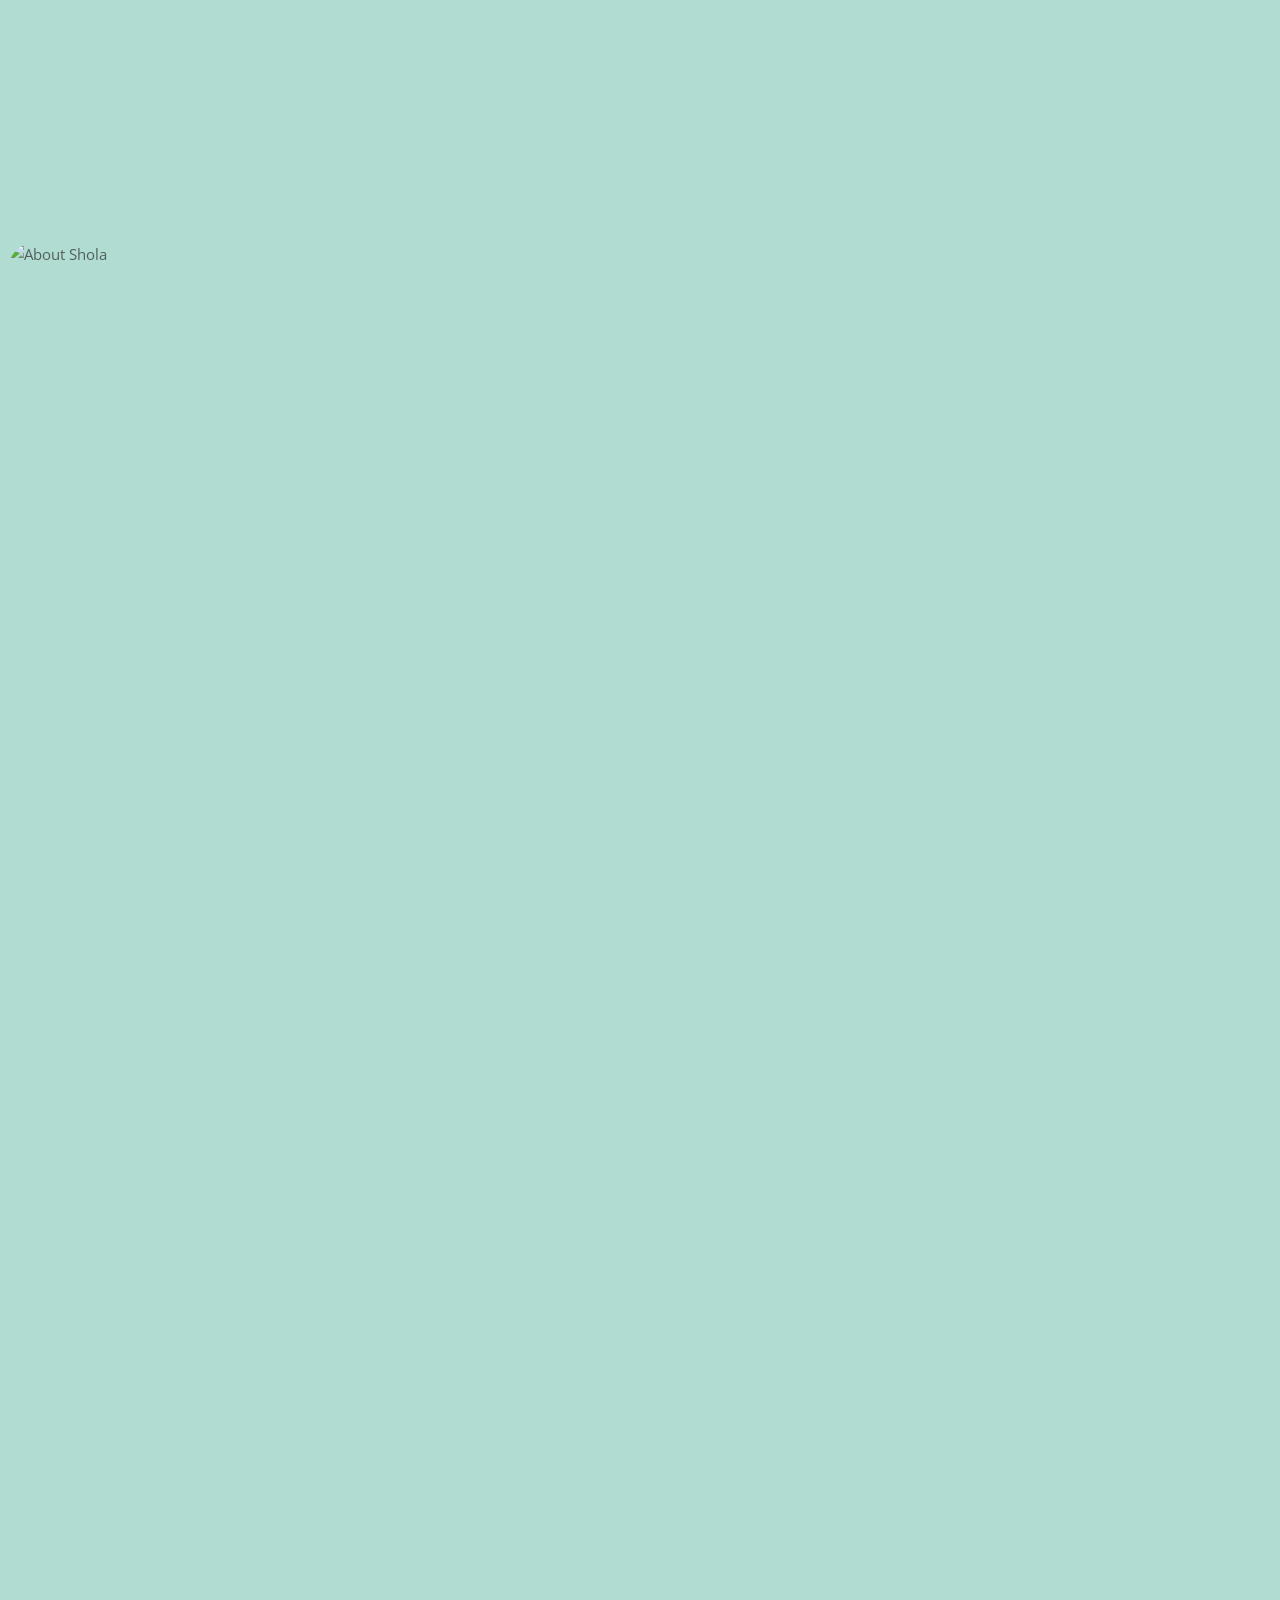
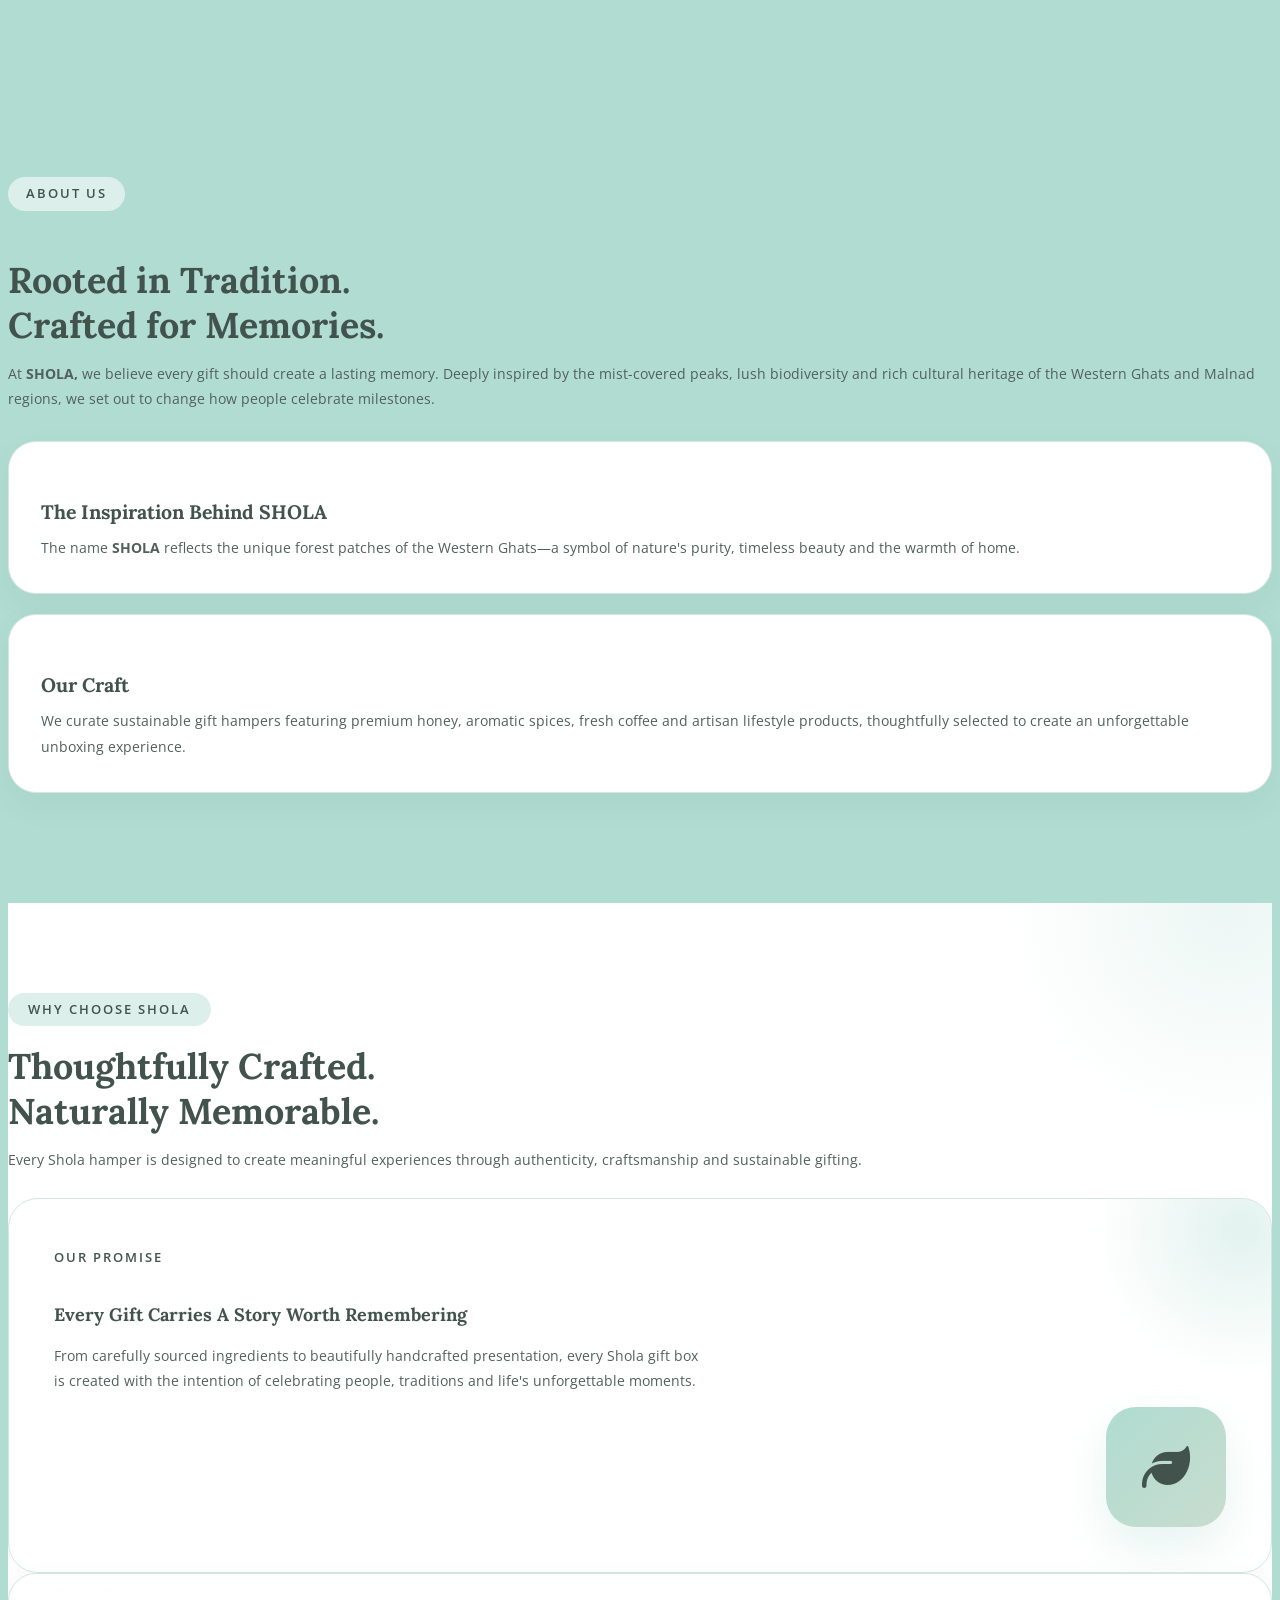
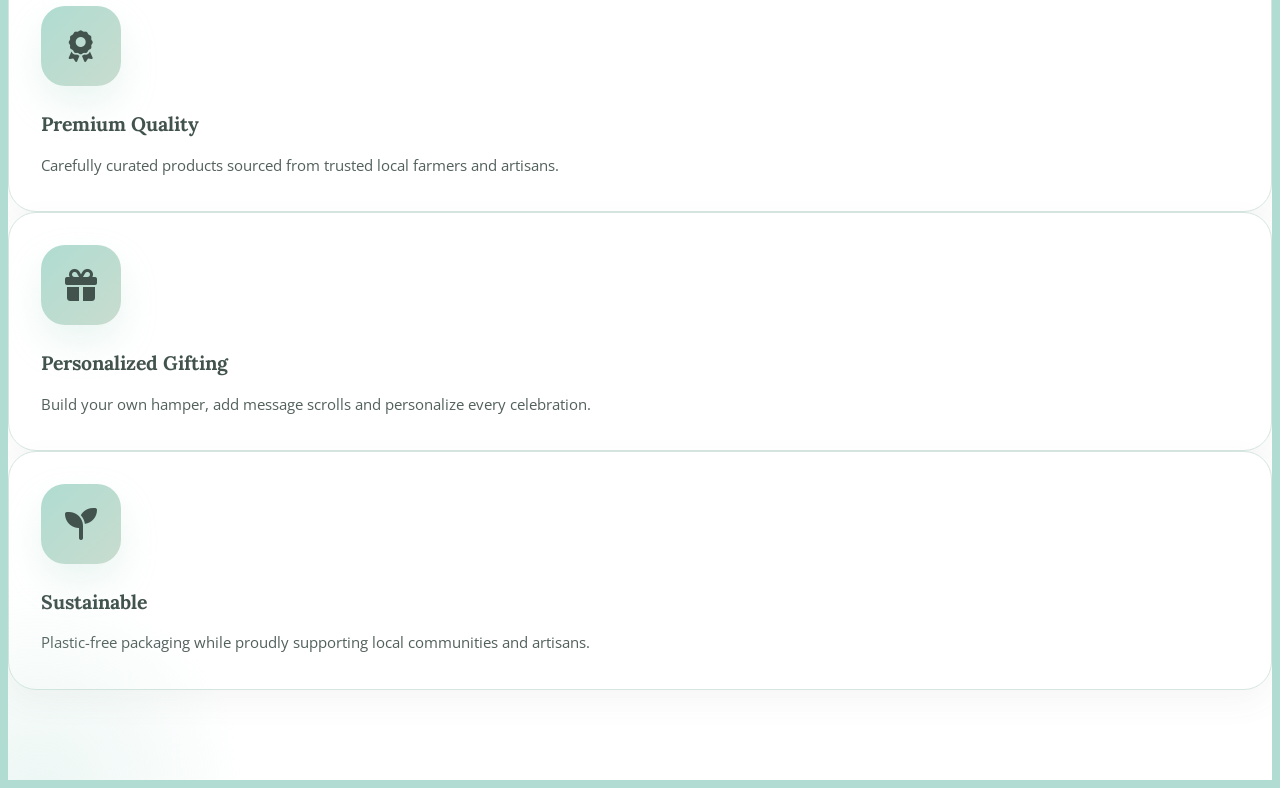
==== commit 3d2a4fb5: "pastel theme integrated" ====
--- a/about.html
+++ b/about.html
@@ -131,13 +131,13 @@
                         ABOUT US
                     </span>
 
-                    <h2 class="shola-about-title" style="color: #fff;">
+                    <h2 class="shola-about-title" style="color: #42534E;">
                         Rooted in Tradition.
                         <br>
                         Crafted for Memories.
                     </h2>
 
-                    <p class="shola-about-text" style="color: #B0B0B0;">
+                    <p class="shola-about-text" style="color: #52605C;">
 
                         At <strong>SHOLA,</strong> we believe every gift should create a lasting memory. Deeply inspired by the mist-covered peaks, lush biodiversity and rich cultural heritage of the Western Ghats and Malnad regions, we set out to change how people celebrate milestones.
 
--- a/css/style.css
+++ b/css/style.css
@@ -1,9932 +1,9950 @@
-/********** Template CSS **********/
-:root {
-    --primary: #F28C28;
-    --secondary: #F28C28;
-    --light: #F2F2F2;
-    --dark: #0A0A0A;
-
-    /* ---- Shola design tokens ---- */
-    /* Fonts */
-    --font-display: 'Lora', 'Open Sans', serif;
-    --font-body: 'Open Sans', Arial, sans-serif;
-
-    /* Type scale (rem � relative to the 15/14/13px root scale) */
-    --fs-xs: 0.75rem;          /* ~11px  captions */
-    --fs-sm: 0.85rem;         /* ~12px  labels / badge chips */
-    --fs-base: 0.95rem;       /* ~14px  base UI text */
-    --fs-md: 1rem;            /* ~15px  paragraphs / buttons */
-    --fs-h4: clamp(1.1rem, 1.6vw, 1.3rem);   /* ~17�20px */
-    --fs-h3: clamp(1.3rem, 2vw, 1.6rem);     /* ~20�24px */
-    --fs-h2: clamp(1.6rem, 2.8vw, 2.5rem);   /* ~25�38px */
-    --fs-h1: clamp(2rem, 3.4vw, 2.8rem);     /* ~30�42px */
-    --fs-hero: clamp(2.6rem, 4.5vw, 4rem);   /* ~39�60px hero titles */
-
-    /* Text colors */
-    --text-strong: #F2F2F2;
-    --text-body: #B8B8B8;
-    --text-muted: #9A9A9A;
-
-    /* Buttons */
-    --btn-font: var(--font-body);
-    --btn-weight: 600;
-    --btn-radius: 999px;
-    --btn-min-h: 48px;
-    --btn-pad-y: 0.9rem;
-    --btn-pad-x: 2rem;
-    --btn-gap: 0.625rem;                     /* 10px  icon gap */
-    --btn-focus-ring: 0 0 0 4px rgba(242, 140, 40, 0.35);
-    --btn-transition: transform .3s ease, background-color .3s ease, color .3s ease,
-        border-color .3s ease, box-shadow .3s ease;
-    --link-focus: 3px solid rgba(242, 140, 40, 0.5);
-
-    /* Cards & grids */
-    --radius-sm: 14px;                         /* chips / inner bits */
-    --radius-md: 20px;                         /* inset cards */
-    --radius-lg: 28px;                         /* standard cards */
-    --radius-xl: 32px;                         /* feature frames */
-    --shadow-1: 0 12px 32px rgba(0, 0, 0, 0.05);
-    --shadow-2: 0 24px 48px rgba(0, 0, 0, 0.09);
-    --shadow-3: 0 30px 60px rgba(0, 0, 0, 0.11);
-    --card-pad: clamp(20px, 3vw, 32px);
-    --grid-gap: 24px;                          /* card grids */
-    --split-gap: clamp(36px, 5vw, 60px);       /* 2-column splits */
-}
-
-.back-to-top {
-    position: fixed;
-    display: none;
-    right: 30px;
-    bottom: 30px;
-    z-index: 99;
-}
-
-
-/* =========================
-   WhatsApp Floating Button
-   ========================= */
-.whatsapp-float {
-    position: fixed;
-    right: 30px;
-    bottom: 90px;
-    display: inline-flex;
-    align-items: center;
-    justify-content: center;
-    width: 56px;
-    height: 56px;
-    border-radius: 50%;
-    background-color: #25D366;
-    color: #ffffff;
-    box-shadow: 0 8px 24px rgba(37, 211, 102, 0.35);
-    text-decoration: none;
-    z-index: 3000;
-    transition: background-color 0.3s ease, box-shadow 0.3s ease, transform 0.3s ease;
-    overflow: hidden;
-    white-space: nowrap;
-}
-
-.whatsapp-float__icon {
-    display: inline-flex;
-    align-items: center;
-    justify-content: center;
-    width: 56px;
-    height: 56px;
-    flex-shrink: 0;
-    line-height: 0;
-}
-
-.whatsapp-float__icon svg {
-    display: block;
-    width: 28px;
-    height: 28px;
-    transition: transform 0.3s ease;
-}
-
-.whatsapp-float__text {
-    font-family: "Open Sans", sans-serif;
-    font-size: 14px;
-    font-weight: 600;
-    color: #ffffff;
-    max-width: 0;
-    opacity: 0;
-    padding-left: 0;
-    letter-spacing: 0.02em;
-    transition: max-width 0.3s ease, opacity 0.3s ease, padding-left 0.3s ease;
-    overflow: hidden;
-}
-
-.whatsapp-float:hover {
-    background-color: #1ebe5d;
-    box-shadow: 0 10px 28px rgba(37, 211, 102, 0.45);
-    transform: translateY(-3px) scale(1.05);
-}
-
-.whatsapp-float:hover .whatsapp-float__icon svg {
-
-    transform: scale(1.1);
-}
-
-.whatsapp-float:hover .whatsapp-float__text {
-    max-width: 140px;
-    opacity: 1;
-    padding-left: 8px;
-    /* tooltip for right-side button */
-}
-
-/* Keep it circular icon only on mobile/tablets */
-@media (max-width: 991.98px) {
-    .whatsapp-float:hover .whatsapp-float__text {
-        max-width: 0;
-        opacity: 0;
-        padding-left: 0;
-    }
-    .whatsapp-float:hover {
-        transform: translateY(-3px);
-    }
-}
-
-/* =========================
-   Instagram Floating Button
-   ========================= */
-.instagram-float {
-    position: fixed;
-    right: 30px;
-    bottom: 160px;
-    display: inline-flex;
-    align-items: center;
-    justify-content: center;
-    width: 56px;
-    height: 56px;
-    border-radius: 50%;
-    background: linear-gradient(45deg, #f09433 0%, #e6683c 25%, #dc2743 50%, #cc2366 75%, #bc1888 100%);
-    color: #ffffff;
-    box-shadow: 0 8px 24px rgba(220, 39, 67, 0.35);
-    text-decoration: none;
-    z-index: 3000;
-    transition: background 0.3s ease, box-shadow 0.3s ease, transform 0.3s ease;
-    overflow: hidden;
-    white-space: nowrap;
-}
-
-.instagram-float__icon {
-    display: inline-flex;
-    align-items: center;
-    justify-content: center;
-    width: 56px;
-    height: 56px;
-    flex-shrink: 0;
-    line-height: 0;
-}
-
-.instagram-float__icon svg {
-    display: block;
-    width: 28px;
-    height: 28px;
-    transition: transform 0.3s ease;
-}
-
-.instagram-float__text {
-    font-family: "Open Sans", sans-serif;
-    font-size: 14px;
-    font-weight: 600;
-    color: #ffffff;
-    max-width: 0;
-    opacity: 0;
-    padding-left: 0;
-    letter-spacing: 0.02em;
-    transition: max-width 0.3s ease, opacity 0.3s ease, padding-left 0.3s ease;
-    overflow: hidden;
-}
-
-.instagram-float:hover {
-    background: linear-gradient(45deg, #f09433 0%, #e6683c 25%, #dc2743 50%, #cc2366 75%, #bc1888 100%);
-    box-shadow: 0 10px 28px rgba(220, 39, 67, 0.45);
-    transform: translateY(-3px) scale(1.05);
-}
-
-.instagram-float:hover .instagram-float__icon svg {
-
-    transform: scale(1.1);
-}
-
-.instagram-float:hover .instagram-float__text {
-    max-width: 140px;
-    opacity: 1;
-    padding-left: 8px;
-    /* tooltip for right-side button */
-}
-
-/* Keep it circular icon only on mobile/tablets */
-@media (max-width: 991.98px) {
-    .instagram-float:hover .instagram-float__text {
-        max-width: 0;
-        opacity: 0;
-        padding-left: 0;
-    }
-    .instagram-float:hover {
-        transform: translateY(-3px);
-    }
-}
-
-.my-6 {
-    margin-top: 6rem;
-    margin-bottom: 6rem;
-}
-
-.py-6 {
-    padding-top: 3rem;
-    padding-bottom: 3rem;
-}
-
-.bg-icon {
-    background: url(../img/bg-icon.png) center center repeat;
-    background-size: contain;
-}
-
-
-/*** Spinner ***/
-#spinner {
-    opacity: 0;
-    visibility: hidden;
-    transition: opacity .5s ease-out, visibility 0s linear .5s;
-    z-index: 99999;
-}
-
-#spinner.show {
-    transition: opacity .5s ease-out, visibility 0s linear 0s;
-    visibility: visible;
-    opacity: 1;
-}
-
-
-/*** Button ***/
-.btn {
-    font-weight: 500;
-    transition: .5s;
-}
-
-.btn.btn-primary,
-.btn.btn-secondary,
-.btn.btn-outline-primary:hover,
-.btn.btn-outline-secondary:hover {
-    color: #FFFFFF;
-}
-
-.btn.btn-primary {
-    background-color: #F28C28;
-    border-color: #F28C28;
-    color: #0A0A0A;
-}
-
-.btn.btn-primary:hover,
-.btn.btn-primary:focus,
-.btn.btn-primary:active {
-    background-color: #F28C28;
-    border-color: #F28C28;
-    color: #0A0A0A;
-}
-
-
-/* General navbar/dropdown styling */
-.navbar {
-    z-index: 1100;
-}
-
-/* Header structural alignment */
-.navbar-brand {
-    padding: 0;
-    margin-right: 0;
-}
-.navbar .row.w-100 > [class*="col-"] {
-    min-width: 0;   /* let flex children shrink instead of overflowing */
-}
-
-/* Refined header/navbar alignment overrides */
-@media (min-width: 992px) {
-    .container-fluid.fixed-top nav { padding-top: 0; padding-bottom: 0; }
-    .container-fluid.fixed-top .row.w-100 { min-height: 96px; }
-    .nav-left, .nav-center-logo, .nav-right { display:flex; align-items:center; }
-    .nav-left { padding-left: 1.5rem; }
-    .nav-right { padding-right: 1.5rem; }
-    .navbar .navbar-nav.flex-lg-row { padding: 0; margin: 0; gap: 1.25rem; }
-    /* make nav links vertically centered and not stacked */
-    .navbar .navbar-nav .nav-link { padding: 0.5rem .75rem; line-height: 1; height: auto; }
-    .nav-right .navbar-nav { align-items: center; }
-    /* ensure dropdown label aligns with other links */
-    .nav-item.dropdown > .nav-link::after { margin-left: .5rem; }
-    /* Desktop: restore in-flow links (undo mobile absolute menu panel) */
-    .navbar .nav-right { position: static; }
-    .navbar .nav-right > .collapse.navbar-collapse {
-        position: static;
-        top: auto;
-        left: auto;
-        right: auto;
-        width: auto;
-        margin: 0;
-    }
-}
-
-@media (max-width: 991.98px) {
-    /* keep pills hidden but ensure logo and toggler align */
-    .nav-center-logo { justify-content: center; }
-    .nav-right { justify-content: flex-end; }
-    .nav-left { padding-left: .75rem; }
-}
-
-.navbar .dropdown-menu {
-    background: #141414;
-    border: 1px solid rgba(0,0,0,0.06);
-    border-radius: 8px;
-    padding: 6px 0;
-    box-shadow: 0 8px 22px rgba(0,0,0,0.08);
-}
-
-.navbar .dropdown-item {
-    color: var(--light);
-    padding: 10px 20px;
-    font-weight: 500;
-}
-
-.navbar .dropdown-item:hover,
-.navbar .dropdown-item:focus {
-    background: rgba(10, 10, 10,0.06);
-    color: var(--primary);
-}
-
-/* Mobile: make dropdowns full-width and touch-friendly inside collapsed nav */
-@media (max-width: 991.98px) {
-    .navbar .navbar-nav {
-        background: #141414;
-    }
-    .navbar .dropdown-menu {
-        position: static;
-        float: none;
-        box-shadow: none;
-        border: none;
-        padding-left: 0;
-        padding-right: 0;
-    }
-    .navbar .dropdown-item {
-        padding-left: 1.25rem;
-        padding-right: 1.25rem;
-    }
-}
-
-/* Ensure dropdown sits above announcement bar */
-.container-fluid.fixed-top {
-    z-index: 2000;
-}
-
-
-.page-header {
-    padding-top: 14rem;
-    padding-bottom: 6rem;
-    background: url(../img/breadcrumb-about.png) top right no-repeat;
-    background-size: cover;
-}
-
-.page-header1 {
-    padding-top: 14rem;
-    padding-bottom: 6rem;
-    background: url(../img/breadcrumb-contact.png) top right no-repeat;
-    background-size: cover;
-}
-
-/*** Carousel ***/
-#header-carousel .carousel-item {
-    height: 75vh;
-    min-height: 360px;
-    overflow: hidden;
-}
-#header-carousel .carousel-item img {
-    width: 100%;
-    height: 100%;
-    object-fit: cover;
-    object-position: center center;
-}
-
-#header-carousel .carousel-inner {
-    height: 75vh;
-}
-
-/* ensure images render and don't collapse */
-#header-carousel .carousel-item img {
-    display: block;
-    width: 100%;
-    height: 75vh;
-    object-fit: cover;
-}
-
-/* Slightly darken images for caption readability */
-#header-carousel .carousel-item img {
-    filter: brightness(0.92);
-}
-
-#header-carousel .carousel-caption h5 {
-    font-size: 1.5rem;
-    font-weight: 700;
-    color: #fff;
-}
-
-#header-carousel .carousel-caption p {
-    color: #fff;
-}
-
-/* Background-image slides (faster paint, no layout shift) */
-#header-carousel .carousel-item {
-    background-size: cover;
-    background-position: center center;
-    background-repeat: no-repeat;
-    transition: transform .6s ease, opacity .6s ease;
-    will-change: transform, opacity;
-}
-
-#header-carousel .carousel-item .overlay {
-    position: absolute;
-    inset: 0;
-    background: rgba(0,0,0,0.22);
-    z-index: 1;
-}
-
-#header-carousel .carousel-caption {
-    position: absolute;
-    top: 0;
-    bottom: 0;
-    left: 0;
-    right: 0;
-    display: flex;
-    align-items: center;
-    z-index: 2;
-}
-
-#header-carousel .carousel-item { position: relative; }
-
-/* keep overlay below caption/content */
-#header-carousel .carousel-item > *:not(.overlay) { position: relative; z-index: 3; }
-
-/* Ensure Bootstrap carousel is visible and not hidden by other global styles */
-#header-carousel {
-    opacity: 1 !important;
-    visibility: visible !important;
-}
-
-.breadcrumb-item+.breadcrumb-item::before {
-    color: #9A9A9A;
-}
-
-
-/*** Section Header ***/
-.section-header {
-    position: relative;
-    padding-top: 0px;
-}
-
-/* .section-header::before {
-    position: absolute;
-    content: "";
-    width: 60px;
-    height: 2px;
-    top: 0;
-    left: 50%;
-    transform: translateX(-50%);
-    background: var(--primary);
-}
-
-.section-header::after {
-    position: absolute;
-    content: "";
-    width: 90px;
-    height: 2px;
-    top: 10px;
-    left: 50%;
-    transform: translateX(-50%);
-    background: var(--secondary);
-} */
-
-.section-header.text-start::before,
-.section-header.text-start::after {
-    left: 0;
-    transform: translateX(0);
-}
-
-
-
-/*** About ***/
-.about-img img {
-    position: relative;
-    z-index: 2;
-}
-
-.about-img::before {
-    position: absolute;
-    content: "";
-    top: 0;
-    left: -50%;
-    width: 100%;
-    height: 100%;
-    background-image: -webkit-repeating-radial-gradient(#141414, #161616 5px, transparent 5px, transparent 10px);
-    background-image: -moz-repeating-radial-gradient(#141414, #161616 5px, transparent 5px, transparent 10px);
-    background-image: -ms-repeating-radial-gradient(#141414, #161616 5px, transparent 5px, transparent 10px);
-    background-image: -o-repeating-radial-gradient(#141414, #161616 5px, transparent 5px, transparent 10px);
-    background-image: repeating-radial-gradient(#141414, #161616 5px, transparent 5px, transparent 10px);
-    background-size: 20px 20px;
-    transform: skew(20deg);
-    z-index: 1;
-}
-
-
-/*** Product ***/
-.nav-pills .nav-item .btn {
-    color: var(--light);
-}
-
-.nav-pills .nav-item .btn:hover,
-.nav-pills .nav-item .btn.active {
-    color: #FFFFFF;
-}
-
-.product-item {
-    box-shadow: 0 0 45px rgba(0, 0, 0, .07);
-}
-
-.product-item img {
-    transition: .5s;
-}
-
-.product-item:hover img {
-    transform: scale(1.1);
-}
-
-.product-item small a:hover {
-    color: var(--primary) !important;
-}
-
-
-/*** Testimonial ***/
-.testimonial-carousel .owl-item .testimonial-item img {
-    width: 60px;
-    height: 60px;
-}
-
-.testimonial-carousel .owl-item .testimonial-item,
-.testimonial-carousel .owl-item .testimonial-item * {
-    transition: .5s;
-}
-
-.testimonial-carousel .owl-item.center .testimonial-item {
-    background: var(--primary) !important;
-}
-
-.testimonial-carousel .owl-item.center .testimonial-item * {
-    color: #FFFFFF !important;
-}
-
-.testimonial-carousel .owl-item.center .testimonial-item i {
-    color: var(--secondary) !important;
-}
-
-.testimonial-carousel .owl-nav {
-    margin-top: 30px;
-    display: flex;
-    justify-content: center;
-}
-
-.testimonial-carousel .owl-nav .owl-prev,
-.testimonial-carousel .owl-nav .owl-next {
-    margin: 0 12px;
-    width: 50px;
-    height: 50px;
-    display: flex;
-    align-items: center;
-    justify-content: center;
-    color: var(--light);
-    border: 2px solid var(--primary);
-    border-radius: 50px;
-    font-size: 18px;
-    transition: .5s;
-}
-
-.testimonial-carousel .owl-nav .owl-prev:hover,
-.testimonial-carousel .owl-nav .owl-next:hover {
-    color: #FFFFFF;
-    background: var(--primary);
-}
-
-
-/*** Footer ***/
-.footer {
-    color: #9A9A9A;
-}
-
-.footer .btn.btn-link {
-    display: block;
-    margin-bottom: 5px;
-    padding: 0;
-    text-align: left;
-    color: #9A9A9A;
-    font-weight: normal;
-    text-transform: capitalize;
-    transition: .3s;
-}
-
-.footer .btn.btn-link::before {
-    position: relative;
-    content: "\f105";
-    font-family: 'Open Sans', Arial, sans-serif;
-    font-weight: 900;
-    color: #9A9A9A;
-    margin-right: 10px;
-}
-
-.footer .btn.btn-link:hover {
-    color: var(--light);
-    letter-spacing: 1px;
-    box-shadow: none;
-}
-
-.footer .copyright {
-    padding: 25px 0;
-    font-size: 15px;
-    border-top: 1px solid rgba(242, 140, 40, 0.28);
-}
-
-.footer .copyright a {
-    color: var(--light);
-}
-
-.footer .copyright a:hover {
-    color: var(--primary);
-}
-
-/* custom css */
-
-.container-fluid.fixed-top.px-0.wow.fadeIn {
-    background-color: #141414 !important;
-}
-
-#header {
-    min-height: 144px;   /* top-bar 45px + navbar row 96px + border */
-}
-
-@media (max-width: 991.98px) {
-    #header {
-        min-height: 76px;   /* collapsed nav: logo 60px + padding */
-    }
-}
-
-@media (max-width: 575.98px) {
-    #header {
-        min-height: 66px;   /* compact phone header: logo 52px + padding */
-    }
-}
-
-.fa-facebook-f {
-    color: #fff; 
-}
-
-.fa-instagram {
-    color: #fff; 
-}
-
-
-/* Announcement bar (news ticker) */
-.announcement-bar {
-    padding: 0.45rem 0;
-    border-top: 1px solid rgba(0,0,0,0.04);
-    z-index: 1035;
-}
-
-.announcement-bar .ticker {
-    overflow: hidden;
-}
-.announcement-bar .ticker__wrap {
-    display: inline-block;
-    white-space: nowrap;
-    will-change: transform;
-    animation: ticker-scroll 20s linear infinite;
-}
-.announcement-bar .ticker__item {
-    display: inline-block;
-    padding-right: 4rem;
-    font-weight: 600;
-    color: #ffffff;
-    font-size: 1rem;
-}
-.announcement-bar .ticker__wrap:hover {
-    animation-play-state: paused;
-}
-
-/* Stabilize fixed header to avoid blinking on scroll */
-.container-fluid.fixed-top {
-    background-color: #141414 !important;
-    border-bottom: 1px solid rgba(0,0,0,0.07) !important;
-    box-shadow: 0 2px 6px rgba(0,0,0,0.04);
-    -webkit-backface-visibility: hidden;
-    backface-visibility: hidden;
-}
-
-/* Disable WOW/animate effects on the fixed header to prevent layout shifts */
-.container-fluid.fixed-top.wow,
-.container-fluid.fixed-top.fadeIn,
-.container-fluid.fixed-top.animated {
-    animation: none !important;
-    opacity: 1 !important;
-    transform: none !important;
-}
-
-/* Make header height stable */
-.container-fluid.fixed-top .top-bar,
-.container-fluid.fixed-top nav.navbar,
-.container-fluid.fixed-top .announcement-bar {
-    -webkit-transform: translateZ(0);
-}
-
-@keyframes ticker-scroll {
-    0% { transform: translateX(0); }
-    100% { transform: translateX(-50%); }
-}
-
-@media (max-width: 767.98px) {
-    .announcement-bar { padding: 0.5rem 0; }
-    .announcement-bar .ticker__item { font-size: 0.9rem; padding-right: 2rem; }
-    .page-header { padding-top: 16rem; }
-}
-
-@media (min-width: 768px) and (max-width: 991.98px) {
-    .announcement-bar .ticker__item { font-size: 0.95rem; }
-}
-
-.fa-twitter {
-    color: #fff; 
-}
-
-.btn-check:checked+.btn-outline-primary:focus, .btn-check:active+.btn-outline-primary:focus, .btn-outline-primary:active:focus, .btn-outline-primary.active:focus, .btn-outline-primary.dropdown-toggle.show:focus {
-    box-shadow: none !important;
-}
-
-.navbar .dropdown-toggle::after { 
-display: none!important;
-}
-
-.social-icon{
-    width:45px;
-    height:45px;
-    display:flex;
-    align-items:center;
-    justify-content:center;
-    text-decoration:none;
-    background: transparent;
-    transition:all .3s ease;
-    font-size:20px;
-}
-
-/* Official Colors */
-.facebook i{
-    color: #F28C28;
-}
-
-.instagram i{
-    /* Instagram Gradient */
-    background: linear-gradient(
-        45deg,
-        #FFA747,
-        #E07B1F,
-        #E07B1F,
-        #C96F18,
-        #A85A12
-    );
-    -webkit-background-clip:text;
-    -webkit-text-fill-color: transparent;
-}
-
-.whatsapp i{
-    color: #F28C28;
-}
-
-/* Hover Effect */
-.social-icon:hover{
-    border-color: #F28C28;
-    background: transparent;
-    transform:translateY(-3px);
-}
-
-.social-icon:hover i{
-    opacity:1;
-}
-
-.bgf{
-    color: #9A9A9A;
-}
-
-.bgf:hover{
-    color: #fff;
-}
-
-.footer .btn.btn-link::before { 
-     display:none !important;
-}
-
-.category-section{
-    background: transparent;
-    position:relative;
-}
-
-.section-tag{
-    display:inline-block;
-    color: #F28C28;
-    background: #111111;
-    padding:8px 18px;
-    border-radius:30px;
-    font-size:14px;
-    font-weight:600;
-    letter-spacing:1px;
-    margin-bottom:15px;
-}
-
-.section-title{
-    font-size:44px;
-    font-weight:700;
-    color: #EDEDED;
-}
-
-.section-subtitle{
-    color: #A6A6A6;
-    max-width:650px;
-    margin:auto;
-    margin-top:10px;
-}
-
-.category-card{
-
-    display:block;
-
-    background: white;
-
-    padding:40px 25px;
-
-    border-radius:25px;
-
-    text-align:center;
-
-    text-decoration:none;
-
-    position:relative;
-
-    overflow:hidden;
-
-    transition:.35s;
-
-    box-shadow:
-    0 10px 30px rgba(0,0,0,.05);
-
-    height:100%;
-}
-
-
-
-.category-icon{
-
-    width:95px;
-    height:95px;
-
-    margin:auto;
-
-    border-radius:50%;
-
-    background: #141414;
-
-    display:flex;
-
-    align-items:center;
-
-    justify-content:center;
-
-    margin-bottom:30px;
-
-    transition:.35s;
-}
-
-.category-icon img{
-
-    width:120px;
-}
-
-.category-card h4{
-
-    color: #F2F2F2;
-
-    font-weight:700;
-
-    margin-bottom:8px;
-}
-
-.category-card p{
-
-    color: #A6A6A6;
-
-    margin-bottom:30px;
-}
-
-.category-card span{
-
-    color: #F2A33D;
-
-    font-weight:600;
-
-    transition:.3s;
-}
-
-.category-card:hover{
-
-    transform:translateY(-12px);
-}
-
-.category-card:hover:before{
-
-    transform:scale(1.6);
-}
-
-.category-card:hover .category-icon{
-
-    background: #0D0D0D;
-}
-
-
-.category-card:hover span{
-
-    letter-spacing:1px;
-}
-
-.marketplaces{
-    padding:20px 20px;
-    background: transparent;
-    position:relative;
-    overflow:hidden;
-}
-
-.marketplaces::before{
-    content:'';
-    width:350px;
-    height:350px;
-    background: #F28C2822;
-    border-radius:50%;
-    position:absolute;
-    left:-120px;
-    top:-120px;
-    filter:blur(40px);
-}
-
-.marketplaces::after{
-    content:'';
-    width:280px;
-    height:280px;
-    background: #F28C2822;
-    border-radius:50%;
-    position:absolute;
-    right:-100px;
-    bottom:-100px;
-    filter:blur(40px);
-}
-
-.marketplaces .container{
-    max-width:1200px;
-    margin:auto;
-    text-align:center;
-    position:relative;
-    z-index:2;
-}
-
-.marketplaces .tag{
-    display:inline-block;
-    padding:10px 22px;
-    border-radius:50px;
-    background: #141414;
-    color: #A6A6A6;
-    font-weight:600;
-    margin-bottom:20px;
-}
-
-.marketplaces h2{
-    font-size:48px;
-    line-height:1.2;
-    margin-bottom:18px;
-    color: #E9E9E9;
-}
-
-.marketplaces h2 span{
-    display:block;
-    color: #F28C28;
-}
-
-.marketplaces p{
-    max-width:650px;
-    margin:auto;
-    color: #B8B8B8;
-    font-size:17px;
-    margin-bottom:20px;
-}
-
-.platforms{
-    display:grid;
-    grid-template-columns:repeat(auto-fit,minmax(150px,1fr));
-    gap:28px;
-}
-
-.platform{
-    height:130px;
-    background: rgba(14, 14, 14,.85);
-    border-radius:22px;
-    display:flex;
-    align-items:center;
-    justify-content:center;
-    box-shadow:
-        0 10px 35px rgba(0,0,0,.08);
-    transition:.35s ease;
-    border: 1px solid rgba(0,0,0,.05);
-    position:relative;
-    overflow:hidden;
-}
-
-.platform::before{
-    content:'';
-    position:absolute;
-    inset:0;
-    background: linear-gradient(
-        135deg,
-        rgba(242, 140, 40,.08),
-        transparent 60%
-    );
-    opacity:0;
-    transition:.35s;
-}
-
-.platform:hover{
-    transform:translateY(-12px);
-    box-shadow:
-        0 18px 45px rgba(0,0,0,.12);
-}
-
-.platform:hover::before{
-    opacity:1;
-}
-
-.platform img{
-    width:75px;
-    transition:.35s;
-}
-
-.platform:hover img{
-    transform:scale(1.12);
-}
-
-.blinkit:hover{
-    border-color: #F28C28;
-}
-
-.instamart:hover{
-    border-color: #F28C28;
-}
-
-.zepto:hover{
-    border-color: #D97A1D;
-}
-
-.amazon:hover{
-    border-color: #F2A33D;
-}
-
-.flipkart:hover{
-    border-color: #B9640F;
-}
-
-.bigbasket:hover{
-    border-color: #8C4F12;
-}
-
-@media(max-width:768px){
-
-.marketplaces{
-    padding:70px 20px;
-}
-
-.marketplaces h2{
-    font-size:34px;
-}
-
-.platform{
-    height:110px;
-}
-
-.platform img{
-    width:60px;
-}
-
-}
-
-@media (max-width: 991.98px) {
-    #header-carousel .carousel-inner {
-        height: 55vh;
-    }
-
-    #header-carousel .carousel-caption {
-        padding: 1rem 1.25rem;
-    }
-
-    .section-title {
-        font-size: 36px;
-    }
-
-    .section-subtitle {
-        max-width: 100%;
-        margin-top: 0.75rem;
-        font-size: 0.98rem;
-    }
-
-    .category-card {
-        padding: 30px 20px;
-    }
-
-    .category-icon {
-        width: 80px;
-        height: 80px;
-        margin-bottom: 25px;
-    }
-
-    .category-icon img {
-        width: 70px;
-        max-width: 100%;
-        height: auto;
-    }
-
-    .product-item {
-        min-height: auto;
-    }
-
-    .testimonial-carousel .owl-item .testimonial-item {
-        padding: 1.5rem;
-    }
-
-    .testimonial-carousel .owl-item .testimonial-item img {
-        width: 50px;
-        height: 50px;
-    }
-
-    .testimonial-carousel .owl-nav .owl-prev,
-    .testimonial-carousel .owl-nav .owl-next {
-        width: 40px;
-        height: 40px;
-        font-size: 16px;
-    }
-}
-
-@media (max-width: 767.98px) {
-    #header-carousel .carousel-inner {
-        height: 45vh;
-    }
-
-    .carousel-caption {
-        align-items: flex-end;
-        padding: 1rem;
-    }
-
-    .carousel-caption h5 {
-        font-size: 1.25rem;
-    }
-
-    .carousel-caption p {
-        font-size: 0.95rem;
-    }
-
-    .announcement-bar .ticker__item {
-        font-size: 0.88rem;
-        padding-right: 1.5rem;
-    }
-
-    .category-card {
-        padding: 20px 16px;
-    }
-
-    .section-title {
-        font-size: 30px;
-    }
-
-    .section-subtitle {
-        font-size: 0.95rem;
-    }
-
-    .platform {
-        height: auto;
-        min-height: 100px;
-    }
-
-    .platform img {
-        width: 50px;
-    }
-
-    .product-item img {
-        max-height: 240px;
-    }
-
-    .testimonial-carousel .owl-item .testimonial-item {
-        padding: 1rem;
-    }
-
-    .testimonial-item p {
-        font-size: 0.95rem;
-    }
-
-    .testimonial-carousel .owl-nav {
-        margin-top: 20px;
-    }
-
-    .testimonial-carousel .owl-nav .owl-prev,
-    .testimonial-carousel .owl-nav .owl-next {
-        width: 38px;
-        height: 38px;
-    }
-
-    .footer .copyright {
-        padding: 20px 0;
-        font-size: 14px;
-    }
-
-    .navbar .navbar-nav .nav-link {
-        padding: 0.75rem 0;
-    }
-}
-
-@media (max-width: 575.98px) {
-    .navbar .navbar-collapse {
-        padding: 0 1rem;
-    }
-
-    #header-carousel .carousel-inner {
-        height: 40vh;
-    }
-
-    #header-carousel .carousel-caption {
-        padding: 0.8rem 1rem;
-    }
-
-    .section-title {
-        font-size: 28px;
-    }
-
-    .section-subtitle {
-        font-size: 0.9rem;
-    }
-
-    .category-card {
-        padding: 16px 14px;
-    }
-
-    .category-icon {
-        width: 70px;
-        height: 70px;
-    }
-
-    .category-icon img {
-        width: 55px;
-    }
-
-    .marketplaces .tag {
-        padding: 8px 16px;
-    }
-
-    .marketplaces h2 {
-        font-size: 30px;
-    }
-
-    .marketplaces p {
-        font-size: 0.95rem;
-    }
-
-    .testimonial-carousel .owl-item .testimonial-item {
-        padding: 0.85rem;
-    }
-
-    .testimonial-item p {
-        font-size: 0.92rem;
-    }
-
-    .footer .copyright {
-        padding: 16px 0;
-    }
-}
-
-div#tab-1 {
-    margin-top: 20px;
-}
-
-/* ============================================
-   GLOBAL LAYOUT FOUNDATION
-   ============================================ */
-
-/* Box sizing: keep the border-box model (matches Bootstrap reboot) */
-*,
-*::before,
-*::after {
-    box-sizing: border-box;
-}
-
-/* Root typography: brand face + rem scale */
-html {
-    font-family: 'Open Sans', Arial, sans-serif;
-    font-size: 15px;
-    -webkit-text-size-adjust: 100%;
-}
-
-/* Body: Bootstrap handles `margin: 0`; we keep the visual
-   defaults here and deliberately NO `overflow-x` mask so
-   real horizontal overflow can be seen and fixed in the section that
-   causes it. */
-body {
-    font-family: 'Open Sans', Arial, sans-serif;
-    font-size: 1rem;
-        color: #E8E8E8;
-    line-height: 1.6;
-
-    /* GLOBAL PAGE BACKGROUND
-       Full-site background image. URL is relative to THIS stylesheet
-       (css/style.css) -> resolves to <root>/img/products/bg.jpeg.
-       A deep *warm* dark-brown wash deepens the washed-out photo so the
-       honeycomb pattern reads clearly, while keeping the warm cream
-       palette and text readable (no desaturating/cold gray cast). */
-    background-color: #0A0A0A;                 /* fallback beneath image */
-    background-image: linear-gradient(
-            rgba(0, 0, 0, 0.65),
-            rgba(0, 0, 0, 0.34)
-        ),
-        url('../img/products/bg.jpeg');
-    background-size: cover;
-    background-position: center center;
-    background-repeat: no-repeat;
-    background-attachment: scroll;             /* touch devices: iOS ignores `fixed` */
-    -webkit-background-size: cover;            /* responsive safety */
-    -moz-background-size: cover;
-}
-
-/* Fixed attachment only where it performs well (desktop / tablets =992px) */
-@media (min-width: 992px) {
-    body {
-        background-attachment: fixed;
-    }
-}
-
-img, svg, video, iframe {
-    max-width: 100%;
-    height: auto;
-    display: block;
-}
-
-.dryfruits{
-width:90%;
-margin:60px auto;
-}
-
-.tabs{
-display:flex;
-gap:20px;
-margin-bottom:40px;
-flex-wrap:wrap;
-}
-
-.tab{
-background: none;
-border: none;
-font-size:18px;
-cursor:pointer;
-padding-bottom:8px;
-color: #B8B8B8;
-}
-
-.tab.active{
-border-bottom: 3px solid #F28C28;
-color: #F28C28;
-font-weight:bold;
-}
-
-.category{
-display:none;
-}
-
-.category.active{
-display:block;
-}
-
-.slider{
-position:relative;
-max-width:420px;
-margin:auto;
-}
-
-.slides{
-position:relative;
-height:420px;
-overflow:hidden;
-}
-
-.slides .slide{
-position:absolute;
-width:100%;
-height:100%;
-object-fit:contain;
-opacity:0;
-transition:.5s;
-}
-
-.slides .slide.active{
-opacity:1;
-}
-
-
-.prev,
-.next{
-
-position:absolute;
-top:50%;
-transform:translateY(-50%);
-width:45px;
-height:45px;
-border: none;
-border-radius:50%;
-background: #141414;
-box-shadow:0 5px 15px rgba(0,0,0,.15);
-cursor:pointer;
-font-size:22px;
-z-index:5;
-}
-
-.prev{
-left:-60px;
-}
-
-.next{
-right:-60px;
-}
-
-.dots{
-margin:25px 0;
-text-align:center;
-}
-
-.dot{
-
-width:12px;
-height:12px;
-background: #B6B6B6;
-display:inline-block;
-margin:5px;
-border-radius:50%;
-cursor:pointer;
-}
-
-.dot.active{
-background: #F28C28;
-}
-
-.buttons{
-
-display:flex;
-justify-content:center;
-gap:15px;
-margin-top:20px;
-flex-wrap:wrap;
-}
-
-.buttons a{
-
-text-decoration:none;
-padding:12px 25px;
-border-radius:8px;
-color: #fff;
-font-weight:bold;
-}
-
-.buy{
-background: #F28C28;
-}
-
-.amazon{
-background: #F28C28;
-}
-
-.flipkart{
-background: #B9640F;
-}
-
-.platform.amazon {
-background: rgba(14, 14, 14,.92) !important;
-}
-
-.platform.flipkart {
-background: rgba(14, 14, 14,.92) !important;
-}
-
-/*==========================
-        SHOLA FOOTER
-===========================*/
-
-.shola-footer{
-    background: rgba(0, 0, 0,.65);
-    color: #B0B0B0;
-    padding: clamp(3rem, 7vw, 4.5rem) 0 1.75rem;
-    position:relative;
-    overflow:hidden;
-}
-
-
-.shola-footer::before{
-
-    content:"";
-
-    position:absolute;
-
-    width:550px;
-
-    height:550px;
-
-    background: radial-gradient(circle,#F28C2820,transparent 70%);
-
-    top:-180px;
-
-    right:-120px;
-
-}
-
-
-.shola-footer-logo img{
-
-    height:70px;
-
-    margin-bottom:25px;
-
-}
-
-
-.shola-footer-title{
-
-    color: #fff;
-
-    font-size:32px;
-
-    font-weight:700;
-
-    line-height:1.3;
-
-    margin-bottom:18px;
-
-}
-
-
-.shola-footer-title span{
-
-    color: #F28C28;
-
-    display:block;
-
-}
-
-
-.shola-footer-text{
-
-    color: #B0B0B0;
-
-    line-height:1.9;
-
-    margin-bottom:35px;
-
-}
-
-
-.footer-heading{
-
-    color: #fff;
-
-    font-size:22px;
-
-    margin-bottom:25px;
-
-    position:relative;
-
-}
-
-
-.footer-heading::after{
-
-    content:"";
-
-    width:45px;
-
-    height:2px;
-
-    background: #F28C28;
-
-    display:block;
-
-    margin-top:10px;
-
-}
-
-
-.footer-links{
-
-    list-style:none;
-
-    padding:0;
-
-    margin:0;
-
-}
-
-
-.footer-links li{
-
-    margin-bottom:0px;
-
-}
-
-
-.footer-links a{
-
-    color: #B0B0B0;
-
-    text-decoration:none;
-
-    transition:.35s;
-
-    display:inline-block;
-
-}
-
-
-.footer-links a:hover{
-
-    color: #FFA747;
-
-    transform:translateX(8px);
-
-}
-
-
-.footer-contact div{
-
-    display:flex;
-
-    align-items:flex-start;
-
-    gap:14px;
-
-    margin-bottom:22px;
-
-}
-
-
-.footer-contact i{
-
-    color: #F28C28;
-
-    margin-top:5px;
-
-    width:20px;
-
-}
-
-
-.footer-contact a,
-
-.footer-contact span{
-
-    color: #B0B0B0;
-
-    text-decoration:none;
-
-    transition:.3s;
-
-}
-
-
-.footer-contact a:hover{
-
-    color: #fff;
-
-}
-
-
-.shola-footer-promise{
-
-    display:flex;
-
-    flex-wrap:wrap;
-
-    gap:12px;
-
-}
-
-
-.shola-footer-promise span{
-
-    background: #0A0A0A;
-
-    border: 1px solid rgba(242, 140, 40,.25);
-
-    color: #CFCFCF;
-
-    padding:10px 18px;
-
-    border-radius:30px;
-
-    font-size:14px;
-
-    transition:.35s;
-
-}
-
-
-.shola-footer-promise span:hover{
-
-    background: #F28C28;
-
-    color: #fff;
-
-    transform:translateY(-4px);
-
-}
-
-
-.shola-footer-promise i{
-
-    margin-right:8px;
-
-}
-
-
-.footer-divider{
-
-    border-color: rgba(242, 140, 40, 0.28);
-
-    margin:30px 0 20px;
-
-}
-
-
-.footer-copy,
-
-.footer-credit{
-
-    color: #9E9E9E;
-
-    margin:0;
-
-}
-
-
-.footer-credit a{
-
-    color: #FFA747;
-
-    text-decoration:none;
-
-}
-
-
-.footer-credit a:hover{
-
-    color: #fff;
-
-}
-
-
-@media(max-width:991px){
-
-.footer-divider{
-
-margin:24px 0 18px;
-
-}
-
-}
-
-/*==========================================
-        SHOLA EXPLORE COLLECTIONS
-        PART 1
-==========================================*/
-
-.shola-explore{
-    position:relative;
-    padding:90px 0;
-    overflow:hidden;
-}
-
-.shola-explore::before{
-    content:"";
-    position:absolute;
-    width:520px;
-    height:520px;
-    left:-260px;
-    top:-180px;
-    border-radius:50%;
-    background: radial-gradient(circle,
-    rgba(242, 140, 40,.10),
-    transparent 72%);
-}
-
-.shola-explore::after{
-    content:"";
-    position:absolute;
-    width:420px;
-    height:420px;
-    right:-180px;
-    bottom:-150px;
-    border-radius:50%;
-    background: radial-gradient(circle,
-    rgba(242, 140, 40,.08),
-    transparent 72%);
-}
-
-
-/*==============================
-        SECTION TITLE
-==============================*/
-
-.shola-explore-label{
-
-    display:inline-flex;
-    align-items:center;
-    justify-content:center;
-
-    padding:8px 22px;
-
-    border-radius:50px;
-
-    background: #141414;
-
-    border: 1px solid rgba(242, 140, 40,.15);
-
-    color: #F28C28;
-
-    font-size:12px;
-
-    letter-spacing:3px;
-
-    text-transform:uppercase;
-
-    font-weight:600;
-
-    box-shadow:0 10px 25px rgba(0,0,0,.04);
-
-}
-
-.shola-explore-title{
-
-    margin-top:18px;
-
-    font-size:46px;
-
-    font-weight:700;
-
-    color: #EDEDED;
-
-    line-height:1.2;
-
-    letter-spacing:-1px;
-
-}
-
-
-/*==============================
-        CARD
-==============================*/
-
-.shola-collection-card{
-
-    position:relative;
-
-    display:flex;
-
-    align-items:center;
-
-    gap:28px;
-
-    background: rgba(14, 14, 14,.65);
-
-    backdrop-filter:blur(18px);
-
-    -webkit-backdrop-filter:blur(18px);
-
-    border: 1px solid rgba(242, 140, 40, 0.28);
-
-    border-radius:28px;
-
-    padding:32px;
-
-    min-height:220px;
-
-    overflow:hidden;
-
-    transition:.45s;
-
-    box-shadow:
-    0 10px 30px rgba(0,0,0,.05);
-
-}
-
-.shola-feature-card{
-
-    background: linear-gradient(135deg,
-    #141414,
-    #171717);
-
-}
-
-.shola-collection-card::before{
-
-    content:"";
-
-    position:absolute;
-
-    inset:0;
-
-    border-radius:28px;
-
-    padding:1px;
-
-    background: linear-gradient(135deg,
-    rgba(242, 140, 40,.5),
-    transparent,
-    rgba(242, 140, 40,.3));
-
-    -webkit-mask:
-        linear-gradient(#fff 0 0) content-box,
-        linear-gradient(#fff 0 0);
-
-    -webkit-mask-composite:xor;
-
-    mask-composite:exclude;
-
-    opacity:0;
-
-    transition:.45s;
-
-}
-
-.shola-collection-card:hover{
-
-    transform:translateY(-10px);
-
-    box-shadow:
-    0 30px 60px rgba(0,0,0,.08);
-
-}
-
-.shola-collection-card:hover::before{
-
-    opacity:1;
-
-}
-
-
-/*==============================
-        ICON
-==============================*/
-
-.shola-card-icon{
-
-    width:86px;
-
-    height:86px;
-
-    min-width:86px;
-
-    border-radius:24px;
-
-    display:flex;
-
-    align-items:center;
-
-    justify-content:center;
-
-    background: linear-gradient(135deg,
-    #F28C28,
-    #FFA747);
-
-    color: #fff;
-
-    font-size:34px;
-
-    transition:.45s;
-
-    box-shadow:
-    0 18px 30px rgba(242, 140, 40,.30);
-
-}
-
-.shola-collection-card:hover
-.shola-card-icon{
-
-    transform:
-    rotate(-8deg)
-    scale(1.08);
-
-}
-
-
-/*==============================
-        CONTENT
-==============================*/
-
-.shola-card-content{
-
-    flex:1;
-
-}
-
-.shola-card-number{
-
-    display:inline-block;
-
-    color: #F28C28;
-
-    font-size:12px;
-
-    letter-spacing:4px;
-
-    font-weight:700;
-
-    margin-bottom:10px;
-
-}
-
-.shola-card-content h3{
-
-    font-size:27px;
-
-    color: #F2F2F2;
-
-    font-weight:700;
-
-    margin-bottom:18px;
-
-    transition:.35s;
-
-}
-
-.shola-collection-card:hover h3{
-
-    color: #F28C28;
-
-}
-
-.shola-item-list{
-
-    display:flex;
-
-    flex-wrap:wrap;
-
-    gap:10px;
-
-}
-
-.shola-item-list span{
-
-    display:inline-flex;
-
-    align-items:center;
-
-    padding:9px 16px;
-
-    border-radius:30px;
-
-    background: #141414;
-
-    border: 1px solid #4A351A;
-
-    color: #C9C9C9;
-
-    font-size:13px;
-
-    font-weight:500;
-
-    transition:.35s;
-
-}
-
-.shola-item-list span:hover{
-
-    background: #F28C28;
-
-    color: #fff;
-
-    border-color: #F28C28;
-
-}
-
-/*==========================================
-        ARROW
-==========================================*/
-
-.shola-arrow{
-
-    width:60px;
-
-    height:60px;
-
-    min-width:60px;
-
-    border-radius:18px;
-
-    display:flex;
-
-    align-items:center;
-
-    justify-content:center;
-
-    background: #141414;
-
-    color: #F28C28;
-
-    font-size:20px;
-
-    transition:all .4s ease;
-
-    position:relative;
-
-    overflow:hidden;
-
-}
-
-.shola-arrow::before{
-
-    content:"";
-
-    position:absolute;
-
-    inset:0;
-
-    background: linear-gradient(135deg,#F28C28,#FFA747);
-
-    transform:scale(0);
-
-    transition:.4s;
-
-    border-radius:18px;
-
-}
-
-.shola-arrow i{
-
-    position:relative;
-
-    z-index:2;
-
-    transition:.35s;
-
-}
-
-.shola-collection-card:hover .shola-arrow{
-
-    color: #fff;
-
-}
-
-.shola-collection-card:hover .shola-arrow::before{
-
-    transform:scale(1);
-
-}
-
-.shola-collection-card:hover .shola-arrow i{
-
-    transform:translateX(6px);
-
-}
-
-
-/*==========================================
-        WHOLESALE STRIP
-==========================================*/
-
-.shola-wholesale-strip{
-
-    display:flex;
-
-    align-items:center;
-
-    justify-content:space-between;
-
-    padding:26px 34px;
-
-    border-radius:24px;
-
-    background: #1d1d1d;
-
-    color: #fff;
-
-    transition:.45s;
-
-    position:relative;
-
-    overflow:hidden;
-
-    cursor:pointer;
-
-}
-
-.shola-wholesale-strip::before{
-
-    content:"";
-
-    position:absolute;
-
-    left:-120%;
-
-    top:0;
-
-    width:100%;
-
-    height:100%;
-
-    background: linear-gradient(
-        120deg,
-        transparent,
-        rgba(14, 14, 14,.12),
-        transparent
-    );
-
-    transition:1s;
-
-}
-
-.shola-wholesale-strip:hover::before{
-
-    left:120%;
-
-}
-
-.shola-wholesale-strip:hover{
-
-    transform:translateY(-6px);
-
-    box-shadow:0 22px 45px rgba(0,0,0,.15);
-
-}
-
-.shola-strip-left{
-
-    display:flex;
-
-    align-items:center;
-
-    gap:18px;
-
-}
-
-.shola-strip-left i{
-
-    width:56px;
-
-    height:56px;
-
-    border-radius:18px;
-
-    display:flex;
-
-    align-items:center;
-
-    justify-content:center;
-
-    background: rgba(14, 14, 14,.08);
-
-    color: #FFA747;
-
-    font-size:22px;
-
-}
-
-.shola-strip-left span{
-
-    font-size:20px;
-
-    font-weight:600;
-
-    letter-spacing:.3px;
-
-}
-
-.shola-strip-right{
-
-    width:58px;
-
-    height:58px;
-
-    border-radius:18px;
-
-    display:flex;
-
-    align-items:center;
-
-    justify-content:center;
-
-    background: #F28C28;
-
-    transition:.35s;
-
-}
-
-.shola-strip-right i{
-
-    color: #fff;
-
-    font-size:20px;
-
-    transition:.35s;
-
-}
-
-.shola-wholesale-strip:hover .shola-strip-right{
-
-    transform:rotate(-45deg);
-
-}
-
-
-/*==========================================
-        GLOW EFFECT
-==========================================*/
-
-.shola-collection-card{
-
-    isolation:isolate;
-
-}
-
-.shola-collection-card::after{
-
-    content:"";
-
-    position:absolute;
-
-    width:240px;
-
-    height:240px;
-
-    right:-140px;
-
-    top:-140px;
-
-    border-radius:50%;
-
-    background: radial-gradient(circle,
-    rgba(242, 140, 40,.18),
-    transparent 72%);
-
-    opacity:0;
-
-    transition:.45s;
-
-    z-index:-1;
-
-}
-
-.shola-collection-card:hover::after{
-
-    opacity:1;
-
-}
-
-
-/*==========================================
-        RESPONSIVE
-==========================================*/
-
-@media (max-width:1200px){
-
-    .shola-explore{
-        padding:80px 0;
-    }
-
-    .shola-explore-title{
-        font-size:40px;
-    }
-
-    .shola-collection-card{
-        padding:26px;
-        min-height:200px;
-    }
-
-}
-
-@media (max-width:991px){
-
-    .shola-explore{
-        padding:70px 0;
-    }
-
-    .shola-explore-title{
-        font-size:34px;
-    }
-
-    .shola-collection-card{
-
-        flex-direction:column;
-
-        align-items:flex-start;
-
-        gap:22px;
-
-    }
-
-    .shola-arrow{
-
-        width:52px;
-        height:52px;
-        min-width:52px;
-
-    }
-
-    .shola-strip-left span{
-
-        font-size:18px;
-
-    }
-
-}
-
-@media (max-width:767px){
-
-    .shola-explore{
-
-        padding:60px 0;
-
-    }
-
-    .shola-explore-title{
-
-        font-size:30px;
-
-    }
-
-    .shola-collection-card{
-
-        padding:22px;
-
-        border-radius:22px;
-
-    }
-
-    .shola-card-icon{
-
-        width:72px;
-        height:72px;
-        min-width:72px;
-
-        font-size:28px;
-
-        border-radius:20px;
-
-    }
-
-    .shola-card-content h3{
-
-        font-size:22px;
-
-    }
-
-    .shola-item-list{
-
-        gap:8px;
-
-    }
-
-    .shola-item-list span{
-
-        font-size:12px;
-
-        padding:8px 14px;
-
-    }
-
-    .shola-wholesale-strip{
-
-        padding:20px;
-
-        border-radius:20px;
-
-    }
-
-    .shola-strip-left{
-
-        gap:14px;
-
-    }
-
-    .shola-strip-left i{
-
-        width:48px;
-        height:48px;
-        font-size:18px;
-
-    }
-
-    .shola-strip-left span{
-
-        font-size:16px;
-
-    }
-
-    .shola-strip-right{
-
-        width:48px;
-        height:48px;
-
-    }
-
-}
-
-@media (max-width:575px){
-
-    .shola-collection-card{
-
-        text-align:center;
-
-        align-items:center;
-
-    }
-
-    .shola-card-content{
-
-        width:100%;
-
-    }
-
-    .shola-item-list{
-
-        justify-content:center;
-
-    }
-
-    .shola-arrow{
-
-        margin:auto;
-
-    }
-
-    .shola-wholesale-strip{
-
-        flex-direction:column;
-
-        gap:18px;
-
-        text-align:center;
-
-    }
-
-    .shola-strip-left{
-
-        flex-direction:column;
-
-    }
-
-    .shola-strip-left span{
-
-        font-size:15px;
-
-        line-height:1.5;
-
-    }
-
-    .shola-strip-right{
-
-        width:50px;
-
-        height:50px;
-
-    }
-
-}
-
-/*=========================================
-        WHY CHOOSE SHOLA
-=========================================*/
-
-.shola-why{
-    position:relative;
-    padding:90px 0;
-    background: rgba(14, 14, 14,.60);
-    overflow:hidden;
-}
-
-.shola-why::before{
-    content:"";
-    position:absolute;
-    width:450px;
-    height:450px;
-    top:-220px;
-    right:-180px;
-    border-radius:50%;
-    background: radial-gradient(circle,
-    rgba(242, 140, 40,.08),
-    transparent 70%);
-}
-
-.shola-why::after{
-    content:"";
-    position:absolute;
-    width:420px;
-    height:420px;
-    bottom:-220px;
-    left:-180px;
-    border-radius:50%;
-    background: radial-gradient(circle,
-    rgba(242, 140, 40,.08),
-    transparent 70%);
-}
-
-/* Heading */
-
-.shola-why-tag{
-
-    display:inline-block;
-
-    padding:8px 22px;
-
-    border-radius:40px;
-
-    background: #141414;
-
-    color: #F28C28;
-
-    font-size:12px;
-
-    letter-spacing:3px;
-
-    font-weight:600;
-
-    text-transform:uppercase;
-
-}
-
-.shola-why-title{
-
-    margin-top:18px;
-
-    margin-bottom:10px;
-
-    font-size:46px;
-
-    font-weight:700;
-
-    color: #F2F2F2;
-
-}
-
-/* Cards */
-
-.shola-why-card{
-
-    position:relative;
-
-    height:100%;
-
-    padding:35px;
-
-    background: rgba(14, 14, 14,.82);
-
-    backdrop-filter:blur(15px);
-
-    border-radius:28px;
-
-    border: 1px solid rgba(242, 140, 40,.15);
-
-    box-shadow:0 15px 40px rgba(0,0,0,.05);
-
-    transition:.45s;
-
-    overflow:hidden;
-
-}
-
-.shola-why-card::before{
-
-    content:"";
-
-    position:absolute;
-
-    inset:0;
-
-    background: linear-gradient(
-    135deg,
-    rgba(242, 140, 40,.08),
-    transparent 70%);
-
-    opacity:0;
-
-    transition:.45s;
-
-}
-
-.shola-why-card:hover{
-
-    transform:translateY(-10px);
-
-    box-shadow:0 28px 55px rgba(0,0,0,.10);
-
-}
-
-.shola-why-card:hover::before{
-
-    opacity:1;
-
-}
-
-/* Icon */
-
-.shola-why-icon{
-
-    width:80px;
-
-    height:80px;
-
-    margin-bottom:25px;
-
-    border-radius:22px;
-
-    display:flex;
-
-    align-items:center;
-
-    justify-content:center;
-
-    background: linear-gradient(135deg,#F28C28,#FFA747);
-
-    color: #fff;
-
-    font-size:32px;
-
-    transition:.45s;
-
-    box-shadow:0 18px 30px rgba(242, 140, 40,.28);
-
-}
-
-.shola-why-card:hover .shola-why-icon{
-
-    transform:rotate(-8deg) scale(1.08);
-
-}
-
-/* Typography */
-
-.shola-why-card h4{
-
-    font-size:25px;
-
-    font-weight:700;
-
-    color: #F2F2F2;
-
-    margin-bottom:18px;
-
-}
-
-.shola-why-card p{
-
-    color: #B8B8B8;
-
-    font-size:15px;
-
-    line-height:1.9;
-
-    margin:0;
-
-}
-
-/* Center Badge */
-
-.shola-center-badge{
-
-    display:flex;
-
-    flex-direction:column;
-
-    align-items:center;
-
-    justify-content:center;
-
-    height:100%;
-
-}
-
-.shola-center-circle{
-
-    width:140px;
-
-    height:140px;
-
-    border-radius:50%;
-
-    background: linear-gradient(135deg,#F28C28,#FFA747);
-
-    display:flex;
-
-    align-items:center;
-
-    justify-content:center;
-
-    color: #fff;
-
-    font-size:55px;
-
-    margin:auto;
-
-    box-shadow:0 30px 60px rgba(242, 140, 40,.28);
-
-    animation:sholaPulse 3s infinite;
-
-}
-
-.shola-center-badge h5{
-
-    margin-top:25px;
-
-    font-size:22px;
-
-    font-weight:600;
-
-    color: #E8E8E8;
-
-}
-
-/* Wide Card */
-
-.shola-wide-card{
-
-    display:flex;
-
-    align-items:center;
-
-    gap:30px;
-
-}
-
-.shola-wide-card .shola-why-icon{
-
-    margin-bottom:0;
-
-    flex-shrink:0;
-
-}
-
-/* Animation */
-
-@keyframes sholaPulse{
-
-0%{
-
-transform:scale(1);
-
-}
-
-50%{
-
-transform:scale(1.05);
-
-}
-
-100%{
-
-transform:scale(1);
-
-}
-
-}
-
-/* Responsive */
-
-@media(max-width:1200px){
-
-.shola-why-title{
-
-font-size:40px;
-
-}
-
-}
-
-@media(max-width:991px){
-
-.shola-why{
-
-padding:75px 0;
-
-}
-
-.shola-center-circle{
-
-width:120px;
-
-height:120px;
-
-font-size:48px;
-
-margin-bottom:15px;
-
-}
-
-.shola-center-badge{
-
-margin:10px 0 30px;
-
-}
-
-.shola-wide-card{
-
-flex-direction:column;
-
-text-align:center;
-
-}
-
-}
-
-@media(max-width:767px){
-
-.shola-why{
-
-padding:60px 0;
-
-}
-
-.shola-why-title{
-
-font-size:32px;
-
-}
-
-.shola-why-card{
-
-padding:28px;
-
-text-align:center;
-
-}
-
-.shola-why-icon{
-
-margin:0 auto 22px;
-
-width:70px;
-
-height:70px;
-
-font-size:28px;
-
-}
-
-.shola-wide-card{
-
-gap:20px;
-
-}
-
-}
-
-@media(max-width:575px){
-
-.shola-why-title{
-
-font-size:28px;
-
-}
-
-.shola-center-circle{
-
-width:100px;
-
-height:100px;
-
-font-size:40px;
-
-}
-
-.shola-center-badge h5{
-
-font-size:18px;
-
-}
-
-.shola-why-card h4{
-
-font-size:22px;
-
-}
-
-.shola-why-card{
-
-padding:24px;
-
-}
-
-}
-
-/*==================================================
-        SHOLA COLLECTIONS
-==================================================*/
-
-.shola-collections{
-    position:relative;
-    padding:90px 0;
-    overflow:hidden;
-}
-
-.shola-collections::before{
-    content:"";
-    position:absolute;
-    width:450px;
-    height:450px;
-    top:-220px;
-    left:-220px;
-    border-radius:50%;
-    background: radial-gradient(circle,
-    rgba(242, 140, 40,.12),
-    transparent 70%);
-}
-
-.shola-collections::after{
-    content:"";
-    position:absolute;
-    width:450px;
-    height:450px;
-    right:-220px;
-    bottom:-220px;
-    border-radius:50%;
-    background: radial-gradient(circle,
-    rgba(242, 140, 40,.10),
-    transparent 70%);
-}
-
-
-/*=========================
-        HEADING
-==========================*/
-
-.shola-section-badge{
-
-    display:inline-flex;
-
-    align-items:center;
-
-    justify-content:center;
-
-    padding:8px 20px;
-
-    background: #141414;
-
-    border-radius:40px;
-
-    border: 1px solid rgba(242, 140, 40,.18);
-
-    color: #F28C28;
-
-    font-size:12px;
-
-    letter-spacing:3px;
-
-    font-weight:600;
-
-    text-transform:uppercase;
-
-}
-
-.shola-section-heading{
-
-    margin-top:18px;
-
-    font-size:48px;
-
-    font-weight:700;
-
-    color: #EDEDED;
-
-}
-
-.shola-section-text{
-
-    max-width:700px;
-
-    margin:18px auto 0;
-
-    color: #B8B8B8;
-
-    font-size:16px;
-
-    line-height:1.9;
-
-}
-
-
-/*=========================
-        CARD
-==========================*/
-
-.shola-collection-item{
-
-    height:100%;
-
-    border-radius:28px;
-
-    overflow:hidden;
-
-    background: #141414;
-
-    box-shadow:0 15px 40px rgba(0,0,0,.05);
-
-    transition:.45s;
-
-    position:relative;
-
-}
-
-.shola-collection-item:hover{
-
-    transform:translateY(-12px);
-
-    box-shadow:0 35px 70px rgba(0,0,0,.10);
-
-}
-
-
-/*=========================
-        IMAGE
-==========================*/
-
-.shola-collection-image{
-
-    position:relative;
-
-    overflow:hidden;
-
-    height:240px;
-
-}
-
-.shola-collection-image img{
-
-    width:100%;
-
-    height:100%;
-
-    object-fit:cover;
-
-    transition:.6s;
-
-}
-
-.shola-collection-item:hover
-.shola-collection-image img{
-
-    transform:scale(1.08);
-
-}
-
-
-/*=========================
-        ICON
-==========================*/
-
-.shola-overlay-icon{
-
-    position:absolute;
-
-    top:18px;
-
-    right:18px;
-
-    width:55px;
-
-    height:55px;
-
-    border-radius:18px;
-
-    display:flex;
-
-    align-items:center;
-
-    justify-content:center;
-
-    background: rgba(14, 14, 14,.92);
-
-    backdrop-filter:blur(12px);
-
-    color: #F28C28;
-
-    font-size:20px;
-
-    transition:.35s;
-
-}
-
-.shola-collection-item:hover
-.shola-overlay-icon{
-
-    background: #F28C28;
-
-    color: #fff;
-
-    transform:rotate(-12deg);
-
-}
-
-
-/*=========================
-        CONTENT
-==========================*/
-
-.shola-collection-content{
-
-    padding:28px;
-
-}
-
-.shola-count{
-
-    display:inline-block;
-
-    color: #F28C28;
-
-    font-size:12px;
-
-    font-weight:700;
-
-    letter-spacing:3px;
-
-    margin-bottom:12px;
-
-}
-
-.shola-collection-content h3{
-
-    font-size:25px;
-
-    font-weight:700;
-
-    color: #F2F2F2;
-
-    margin-bottom:15px;
-
-    transition:.35s;
-
-}
-
-.shola-collection-item:hover h3{
-
-    color: #F28C28;
-
-}
-
-.shola-collection-content p{
-
-    color: #B8B8B8;
-
-    font-size:14px;
-
-    line-height:1.8;
-
-    margin-bottom:18px;
-
-}
-
-
-/*=========================
-        LIST
-==========================*/
-
-.shola-collection-content ul{
-
-    padding:0;
-
-    margin:0 0 22px;
-
-    list-style:none;
-
-}
-
-.shola-collection-content ul li{
-
-    position:relative;
-
-    padding-left:22px;
-
-    margin-bottom:10px;
-
-    color: #D9D9D9;
-
-    font-size:14px;
-
-}
-
-.shola-collection-content ul li::before{
-
-    content:"";
-
-    position:absolute;
-
-    left:0;
-
-    top:9px;
-
-    width:8px;
-
-    height:8px;
-
-    border-radius:50%;
-
-    background: #F28C28;
-
-}
-
-
-/*=========================
-        LINK
-==========================*/
-
-.shola-link{
-
-    display:inline-flex;
-
-    align-items:center;
-
-    gap:10px;
-
-    color: #F28C28;
-
-    font-weight:600;
-
-    text-decoration:none;
-
-    transition:.35s;
-
-}
-
-.shola-link i{
-
-    transition:.35s;
-
-}
-
-.shola-link:hover{
-
-    color: #F2F2F2;
-
-}
-
-.shola-link:hover i{
-
-    transform:translateX(6px);
-
-}
-
-
-/*=========================
-        RESPONSIVE
-==========================*/
-
-@media(max-width:1200px){
-
-    .shola-section-heading{
-
-        font-size:42px;
-
-    }
-
-}
-
-@media(max-width:991px){
-
-    .shola-collections{
-
-        padding:75px 0;
-
-    }
-
-    .shola-section-heading{
-
-        font-size:36px;
-
-    }
-
-}
-
-@media(max-width:767px){
-
-    .shola-collections{
-
-        padding:60px 0;
-
-    }
-
-    .shola-section-heading{
-
-        font-size:30px;
-
-    }
-
-    .shola-section-text{
-
-        font-size:15px;
-
-    }
-
-    .shola-collection-image{
-
-        height:220px;
-
-    }
-
-    .shola-collection-content{
-
-        padding:22px;
-
-    }
-
-    .shola-collection-content h3{
-
-        font-size:22px;
-
-    }
-
-}
-
-@media(max-width:575px){
-
-    .shola-collections{
-
-        padding:50px 0;
-
-    }
-
-    .shola-section-heading{
-
-        font-size:26px;
-
-    }
-
-    .shola-section-badge{
-
-        font-size:11px;
-
-        letter-spacing:2px;
-
-    }
-
-    .shola-collection-image{
-
-        height:200px;
-
-    }
-
-    .shola-overlay-icon{
-
-        width:48px;
-
-        height:48px;
-
-        font-size:18px;
-
-        border-radius:14px;
-
-    }
-
-    .shola-collection-content{
-
-        padding:20px;
-
-    }
-
-    .shola-collection-content h3{
-
-        font-size:20px;
-
-    }
-
-}
-
-/*==================================
-     Gifting Honey Art Studio
-        PART 1
-==================================*/
-
-.gh-art-section{
-
-    padding:90px 0;
-
-    background: linear-gradient(
-    180deg,
-    #141414,
-    #141414);
-
-    overflow:hidden;
-
-}
-
-
-.gh-art-container{
-
-    width:92%;
-    max-width:1220px;
-
-    margin:auto;
-
-}
-
-
-/*==================
-Header
-===================*/
-
-.gh-art-header{
-
-    max-width:700px;
-
-    margin:auto;
-
-    text-align:center;
-
-    margin-bottom:55px;
-
-}
-
-
-.gh-art-tag{
-
-    display:inline-block;
-
-    padding:8px 18px;
-
-    border-radius:40px;
-
-    background: rgba(14, 14, 14,.55);
-
-    backdrop-filter:blur(18px);
-
-    border: 1px solid rgba(242, 140, 40, 0.28);
-
-    font-size:11px;
-
-    letter-spacing:2px;
-
-    font-weight:600;
-
-    color: #B8B8B8;
-
-}
-
-
-.gh-art-title{
-
-    font-size:40px;
-
-    margin:22px 0 16px;
-
-    color: #E9E9E9;
-
-    font-weight:600;
-
-    line-height:1.2;
-
-}
-
-
-.gh-art-subtitle{
-
-    color: #A0A0A0;
-
-    font-size:15px;
-
-    line-height:1.8;
-
-}
-
-
-/*====================
-Bento Layout
-=====================*/
-
-.gh-art-bento{
-
-    display:grid;
-
-    grid-template-columns:
-    2fr 1fr;
-
-    grid-template-rows:
-    repeat(2,220px);
-
-    gap:22px;
-
-}
-
-
-
-/*====================
-Glass Cards
-=====================*/
-
-.gh-art-card{
-
-    position:relative;
-
-    overflow:hidden;
-
-    padding:35px;
-
-    border-radius:28px;
-
-    background: linear-gradient(
-
-    145deg,
-
-    rgba(14, 14, 14,.55),
-
-    rgba(14, 14, 14,.25)
-
-    );
-
-    backdrop-filter:blur(18px);
-
-    -webkit-backdrop-filter:blur(18px);
-
-    border: 1px solid
-
-    rgba(242, 140, 40, 0.28);
-
-    box-shadow:
-
-    0 10px 40px
-
-    rgba(0,0,0,.06);
-
-    transition:.45s;
-
-}
-
-
-.gh-art-card::before{
-
-    content:"";
-
-    position:absolute;
-
-    width:220px;
-
-    height:220px;
-
-    background: radial-gradient(
-
-    rgba(14, 14, 14,.55),
-
-    transparent 70%
-
-    );
-
-    right:-80px;
-
-    top:-80px;
-
-    border-radius:50%;
-
-    opacity:.8;
-
-}
-
-
-
-/*==================
-Large Card
-===================*/
-
-.gh-art-card-large{
-
-    grid-row:span 2;
-
-    display:flex;
-
-    flex-direction:column;
-
-    justify-content:center;
-
-}
-
-
-
-.gh-art-card:hover{
-
-    transform:
-
-    translateY(-8px);
-
-    box-shadow:
-
-    0 18px 45px
-
-    rgba(0,0,0,.10);
-
-}
-
-
-
-/*==================
-Icons
-===================*/
-
-.gh-art-icon{
-
-    width:58px;
-
-    height:58px;
-
-    border-radius:18px;
-
-    display:flex;
-
-    align-items:center;
-
-    justify-content:center;
-
-    margin-bottom:24px;
-
-    font-size:24px;
-
-    background: rgba(14, 14, 14,.65);
-
-    backdrop-filter:blur(15px);
-
-    border: 1px solid
-
-    rgba(242, 140, 40, 0.28);
-
-}
-
-
-
-/*==================
-Typography
-===================*/
-
-.gh-art-card h3{
-
-    font-size:24px;
-
-    color: #F2F2F2;
-
-    margin-bottom:16px;
-
-    font-weight:600;
-
-}
-
-
-.gh-art-card p{
-
-    color: #A0A0A0;
-
-    line-height:1.9;
-
-    font-size:15px;
-
-}
-
-
-
-.gh-art-card a{
-
-    margin-top:28px;
-
-    display:inline-flex;
-
-    align-items:center;
-
-    gap:8px;
-
-    text-decoration:none;
-
-    color: #EDEDED;
-
-    font-size:14px;
-
-    font-weight:600;
-
-    transition:.3s;
-
-}
-
-
-.gh-art-card a:hover{
-
-    letter-spacing:1px;
-
-}
-
-/* ===========================
-   Gifting Honey Art Studio
-=========================== */
-
-.gh-art{
-    padding:90px 0;
-    background: transparent;
-}
-
-.gh-art-container{
-
-    width:90%;
-
-    max-width:1180px;
-
-    margin:auto;
-
-}
-
-.gh-art-heading{
-
-    text-align:center;
-
-    max-width:650px;
-
-    margin:auto auto 55px;
-
-}
-
-.gh-art-heading span{
-
-    display:inline-block;
-
-    padding:8px 16px;
-
-    border-radius:30px;
-
-    background: rgba(14, 14, 14,.7);
-
-    border: 1px solid rgba(242, 140, 40, 0.28);
-
-    backdrop-filter:blur(15px);
-
-    font-size:11px;
-
-    letter-spacing:2px;
-
-    font-weight:600;
-
-    color: #A6A6A6;
-
-}
-
-.gh-art-heading h2{
-
-    margin:20px 0 15px;
-
-    font-size:38px;
-
-    font-weight:600;
-
-    color: #F2F2F2;
-
-}
-
-.gh-art-heading p{
-
-    font-size:15px;
-
-    color: #A6A6A6;
-
-    line-height:1.8;
-
-}
-
-/* Grid */
-
-.gh-art-grid{
-
-    display:grid;
-
-    grid-template-columns:repeat(auto-fit,minmax(min(320px,100%),1fr));
-
-    gap:24px;
-
-}
-
-/* Card */
-
-.gh-glass-card{
-
-    position:relative;
-
-    overflow:hidden;
-
-    padding:35px;
-
-    border-radius:26px;
-
-    background: linear-gradient(
-        135deg,
-        rgba(14, 14, 14,.65),
-        rgba(14, 14, 14,.35)
-    );
-
-    backdrop-filter:blur(22px);
-
-    -webkit-backdrop-filter:blur(22px);
-
-    border: 1px solid rgba(242, 140, 40, 0.28);
-
-    box-shadow:
-        0 10px 35px rgba(0,0,0,.05);
-
-    transition:.35s;
-
-}
-
-.gh-glass-card::before{
-
-    content:"";
-
-    position:absolute;
-
-    width:180px;
-
-    height:180px;
-
-    right:-70px;
-
-    top:-70px;
-
-    border-radius:50%;
-
-    background: radial-gradient(
-        rgba(14, 14, 14,.8),
-        transparent 70%
-    );
-
-}
-
-.gh-glass-card:hover{
-
-    transform:translateY(-10px);
-
-    box-shadow:
-    0 25px 45px rgba(0,0,0,.08);
-
-}
-
-/* Shine Effect */
-
-.gh-glass-card::after{
-
-    content:"";
-
-    position:absolute;
-
-    left:-120%;
-
-    top:0;
-
-    width:60%;
-
-    height:100%;
-
-    transform:skewX(-25deg);
-
-    background: linear-gradient(
-        90deg,
-        transparent,
-        rgba(14, 14, 14,.45),
-        transparent
-    );
-
-    transition:.8s;
-
-}
-
-.gh-glass-card:hover::after{
-
-    left:150%;
-
-}
-
-/* Icon */
-
-.gh-icon{
-
-    width:58px;
-
-    height:58px;
-
-    display:flex;
-
-    justify-content:center;
-
-    align-items:center;
-
-    border-radius:18px;
-
-    background: rgba(14, 14, 14,.65);
-
-    border: 1px solid rgba(242, 140, 40, 0.28);
-
-    backdrop-filter:blur(12px);
-
-    font-size:24px;
-
-    margin-bottom:22px;
-
-}
-
-/* Typography */
-
-.gh-glass-card h3{
-
-    font-size:22px;
-
-    color: #F2F2F2;
-
-    margin-bottom:15px;
-
-    font-weight:600;
-
-}
-
-.gh-glass-card p{
-
-    font-size:14px;
-
-    color: #B8B8B8;
-
-    line-height:1.9;
-
-}
-
-/* Responsive */
-
-@media(max-width:768px){
-
-.gh-art{
-
-padding:60px 0;
-
-}
-
-.gh-art-heading h2{
-
-font-size:30px;
-
-}
-
-.gh-glass-card{
-
-padding:28px;
-
-}
-
-}
-
-/*==================================
-        Our Story
-===================================*/
-
-.gh-story{
-    padding:100px 0;
-    background: transparent;
-}
-
-.gh-story-container{
-
-    width:90%;
-
-    max-width:1200px;
-
-    margin:auto;
-
-    display:grid;
-
-    grid-template-columns:1fr 1fr;
-
-    gap:70px;
-
-    align-items:center;
-
-}
-
-/* Left */
-
-.gh-story-tag{
-
-    display:inline-block;
-
-    padding:8px 18px;
-
-    border-radius:40px;
-
-    background: rgba(14, 14, 14,.65);
-
-    border: 1px solid rgba(242, 140, 40, 0.28);
-
-    backdrop-filter:blur(15px);
-
-    font-size:11px;
-
-    letter-spacing:2px;
-
-    color: #B8B8B8;
-
-    font-weight:600;
-
-}
-
-.gh-story-title{
-
-    margin:24px 0 18px;
-
-    font-size:48px;
-
-    line-height:1.15;
-
-    font-weight:600;
-
-    color: #F2F2F2;
-
-}
-
-.gh-story-intro{
-
-    color: #B8B8B8;
-
-    font-size:16px;
-
-    line-height:1.9;
-
-    max-width:480px;
-
-}
-
-/* Right */
-
-.gh-story-right{
-
-    display:flex;
-
-    flex-direction:column;
-
-    gap:24px;
-
-}
-
-.gh-story-card{
-
-    padding:34px;
-
-    border-radius:24px;
-
-    background: linear-gradient(
-
-    145deg,
-
-    rgba(14, 14, 14,.70),
-
-    rgba(14, 14, 14,.40)
-
-    );
-
-    backdrop-filter:blur(18px);
-
-    border: 1px solid rgba(242, 140, 40, 0.28);
-
-    box-shadow:
-
-    0 12px 30px rgba(0,0,0,.05);
-
-    transition:.35s;
-
-}
-
-.gh-story-card:hover{
-
-    transform:translateY(-6px);
-
-    box-shadow:
-
-    0 20px 40px rgba(0,0,0,.08);
-
-}
-
-.gh-story-card small{
-
-    text-transform:uppercase;
-
-    letter-spacing:2px;
-
-    color: #909090;
-
-    font-size:11px;
-
-    display:block;
-
-    margin-bottom:12px;
-
-}
-
-.gh-story-card h3{
-
-    font-size:24px;
-
-    color: #F2F2F2;
-
-    margin-bottom:15px;
-
-}
-
-.gh-story-card p{
-
-    color: #B8B8B8;
-
-    line-height:1.9;
-
-    font-size:15px;
-
-}
-
-/* Responsive */
-
-@media(max-width:900px){
-
-.gh-story-container{
-
-grid-template-columns:1fr;
-
-gap:40px;
-
-}
-
-.gh-story-title{
-
-font-size:36px;
-
-}
-
-}
-
-@media(max-width:600px){
-
-.gh-story{
-
-padding:70px 0;
-
-}
-
-.gh-story-title{
-
-font-size:30px;
-
-}
-
-}
-
-/*==================================
-        SHOLA ABOUT
-==================================*/
-
-.shola-about{
-    padding:90px 0;
-    background: transparent;
-}
-
-.shola-about-image{
-
-    position:relative;
-
-    overflow:hidden;
-
-    border-radius:28px;
-
-}
-
-.shola-about-image img{
-
-    width:100%;
-
-    display:block;
-
-    border-radius:28px;
-
-    transition:.5s;
-
-}
-
-.shola-about-image:hover img{
-
-    transform:scale(1.05);
-
-}
-
-/* Content */
-
-.shola-about-tag{
-
-    display:inline-block;
-
-    padding:8px 18px;
-
-    background: #111111;
-
-    color: #F28C28;
-
-    border-radius:30px;
-
-    font-size:12px;
-
-    letter-spacing:2px;
-
-    font-weight:600;
-
-    margin-bottom:18px;
-
-}
-
-.shola-about-title{
-
-    font-size:46px;
-
-    font-weight:700;
-
-    color: #EDEDED;
-
-    line-height:1.2;
-
-    margin-bottom:25px;
-
-}
-
-.shola-about-text{
-
-    color: #A6A6A6;
-
-    font-size:16px;
-
-    line-height:1.9;
-
-    margin-bottom:30px;
-
-}
-
-/* Cards */
-
-.shola-about-card{
-
-    padding:25px 28px;
-
-    margin-bottom:20px;
-
-    border-radius:22px;
-
-    background: #141414;
-
-    border: 1px solid #4A351A;
-
-    transition:.35s;
-
-    box-shadow:
-
-    0 10px 30px rgba(0,0,0,.05);
-
-}
-
-.shola-about-card:hover{
-
-    transform:translateY(-6px);
-
-    box-shadow:
-
-    0 20px 40px rgba(242, 140, 40,.12);
-
-}
-
-.shola-about-card h4{
-
-    color: #EDEDED;
-
-    font-size:22px;
-
-    margin-bottom:12px;
-
-    font-weight:700;
-
-}
-
-.shola-about-card p{
-
-    color: #A6A6A6;
-
-    margin:0;
-
-    line-height:1.8;
-
-}
-
-/* Responsive */
-
-@media(max-width:991px){
-
-.shola-about{
-
-padding:70px 0;
-
-}
-
-.shola-about-title{
-
-font-size:36px;
-
-margin-top:20px;
-
-}
-
-}
-
-@media(max-width:767px){
-
-.shola-about{
-
-padding:60px 0;
-
-}
-
-.shola-about-title{
-
-font-size:30px;
-
-}
-
-.shola-about-card{
-
-padding:20px;
-
-}
-
-}
-
-/*==================================
-        WHY CHOOSE SHOLA
-        PART 1
-==================================*/
-
-.shola-why{
-
-    position:relative;
-
-    padding:90px 0;
-
-    overflow:hidden;
-
-}
-
-.shola-why::before{
-
-    content:"";
-
-    position:absolute;
-
-    width:450px;
-
-    height:450px;
-
-    top:-220px;
-
-    right:-180px;
-
-    border-radius:50%;
-
-    background: radial-gradient(circle,
-
-    rgba(242, 140, 40,.08),
-
-    transparent 70%);
-
-}
-
-.shola-why-tag{
-
-    display:inline-flex;
-
-    padding:8px 20px;
-
-    border-radius:50px;
-
-    background: #111111;
-
-    color: #F28C28;
-
-    font-size:12px;
-
-    letter-spacing:3px;
-
-    font-weight:600;
-
-    text-transform:uppercase;
-
-}
-
-.shola-why-title{
-
-    margin-top:18px;
-
-    font-size:46px;
-
-    font-weight:700;
-
-    color: #EDEDED;
-
-    line-height:1.2;
-
-}
-
-.shola-why-subtitle{
-
-    max-width:650px;
-
-    margin:20px auto 0;
-
-    color: #A6A6A6;
-
-    font-size:16px;
-
-    line-height:1.9;
-
-}
-
-
-/*============================
-Hero Card
-=============================*/
-
-.shola-why-hero{
-
-    margin-top:25px;
-
-    padding:45px;
-
-    border-radius:30px;
-
-    background: linear-gradient(
-
-    135deg,
-
-    rgba(14, 14, 14,.75),
-
-    rgba(14, 14, 14,.55)
-
-    );
-
-    backdrop-filter:blur(18px);
-
-    border: 1px solid rgba(242, 140, 40,.15);
-
-    box-shadow:
-
-    0 18px 40px rgba(0,0,0,.05);
-
-    position:relative;
-
-    overflow:hidden;
-
-}
-
-.shola-why-hero::before{
-
-    content:"";
-
-    position:absolute;
-
-    width:300px;
-
-    height:300px;
-
-    right:-120px;
-
-    top:-120px;
-
-    border-radius:50%;
-
-    background: radial-gradient(circle,
-
-    rgba(242, 140, 40,.12),
-
-    transparent 70%);
-
-}
-
-.shola-hero-label{
-
-    display:inline-block;
-
-    color: #F28C28;
-
-    letter-spacing:3px;
-
-    font-size:12px;
-
-    font-weight:700;
-
-    margin-bottom:18px;
-
-}
-
-.shola-why-hero h3{
-
-    font-size:36px;
-
-    color: #EDEDED;
-
-    line-height:1.3;
-
-    margin-bottom:18px;
-
-    font-weight:700;
-
-}
-
-.shola-why-hero p{
-
-    color: #B8B8B8;
-
-    font-size:16px;
-
-    line-height:1.9;
-
-    max-width:650px;
-
-}
-
-
-/*============================
-Hero Icon
-=============================*/
-
-.shola-hero-icon{
-
-    width:120px;
-
-    height:120px;
-
-    margin-left:auto;
-
-    border-radius:30px;
-
-    display:flex;
-
-    align-items:center;
-
-    justify-content:center;
-
-    background: linear-gradient(
-
-    135deg,
-
-    #F28C28,
-
-    #FFA747
-
-    );
-
-    color: #fff;
-
-    font-size:48px;
-
-    box-shadow:
-
-    0 20px 45px rgba(242, 140, 40,.30);
-
-}
-
-/*==================================
-        WHY CHOOSE SHOLA
-        PART 2
-==================================*/
-
-
-/*==============================
-Feature Cards
-===============================*/
-
-.shola-feature-card{
-
-    position:relative;
-
-    height:100%;
-
-    padding:35px;
-
-    border-radius:28px;
-
-    background: linear-gradient(
-        135deg,
-        rgba(14, 14, 14,.78),
-        rgba(14, 14, 14,.58)
-    );
-
-    backdrop-filter:blur(18px);
-    -webkit-backdrop-filter:blur(18px);
-
-    border: 1px solid rgba(242, 140, 40,.15);
-
-    box-shadow:
-        0 15px 35px rgba(0,0,0,.05);
-
-    overflow:hidden;
-
-    transition:.45s ease;
-
-}
-
-.shola-feature-card::before{
-
-    content:"";
-
-    position:absolute;
-
-    inset:0;
-
-    background: linear-gradient(
-        135deg,
-        rgba(242, 140, 40,.08),
-        transparent 70%
-    );
-
-    opacity:0;
-
-    transition:.45s;
-
-}
-
-.shola-feature-card:hover{
-
-    transform:translateY(-12px);
-
-    box-shadow:
-        0 28px 55px rgba(0,0,0,.10);
-
-}
-
-.shola-feature-card:hover::before{
-
-    opacity:1;
-
-}
-
-
-/*==============================
-Glass Shine
-===============================*/
-
-.shola-feature-card::after{
-
-    content:"";
-
-    position:absolute;
-
-    top:0;
-
-    left:-120%;
-
-    width:60%;
-
-    height:100%;
-
-    background: linear-gradient(
-        120deg,
-        transparent,
-        rgba(14, 14, 14,.45),
-        transparent
-    );
-
-    transform:skewX(-25deg);
-
-    transition:.9s;
-
-}
-
-.shola-feature-card:hover::after{
-
-    left:140%;
-
-}
-
-
-/*==============================
-Feature Icon
-===============================*/
-
-.shola-feature-icon{
-
-    width:80px;
-
-    height:80px;
-
-    border-radius:24px;
-
-    display:flex;
-
-    align-items:center;
-
-    justify-content:center;
-
-    background: linear-gradient(
-        135deg,
-        #F28C28,
-        #FFA747
-    );
-
-    color: #fff;
-
-    font-size:32px;
-
-    margin-bottom:25px;
-
-    box-shadow:
-        0 18px 35px rgba(242, 140, 40,.25);
-
-    transition:.45s;
-
-}
-
-.shola-feature-card:hover .shola-feature-icon{
-
-    transform:
-        rotate(-8deg)
-        scale(1.08);
-
-}
-
-
-/*==============================
-Typography
-===============================*/
-
-.shola-feature-card h4{
-
-    font-size:24px;
-
-    color: #EDEDED;
-
-    font-weight:700;
-
-    margin-bottom:15px;
-
-}
-
-.shola-feature-card p{
-
-    color: #A6A6A6;
-
-    font-size:15px;
-
-    line-height:1.9;
-
-    margin:0;
-
-}
-
-
-/*==============================
-Floating Animation
-===============================*/
-
-@keyframes sholaFloat{
-
-0%{
-
-transform:translateY(0);
-
-}
-
-50%{
-
-transform:translateY(-6px);
-
-}
-
-100%{
-
-transform:translateY(0);
-
-}
-
-}
-
-.shola-feature-card:nth-child(2){
-
-animation:sholaFloat 6s ease-in-out infinite;
-
-}
-
-.shola-feature-card:nth-child(3){
-
-animation:sholaFloat 7s ease-in-out infinite;
-
-}
-
-
-/*==============================
-Hero Hover
-===============================*/
-
-.shola-why-hero{
-
-    transition:.45s ease;
-
-}
-
-.shola-why-hero:hover{
-
-    transform:translateY(-8px);
-
-    box-shadow:
-        0 28px 60px rgba(0,0,0,.08);
-
-}
-
-
-/*==============================
-Responsive
-===============================*/
-
-@media(max-width:991px){
-
-.shola-why{
-
-padding:70px 0;
-
-}
-
-.shola-why-title{
-
-font-size:36px;
-
-}
-
-.shola-why-hero{
-
-padding:35px;
-
-}
-
-.shola-why-hero h3{
-
-font-size:30px;
-
-}
-
-.shola-hero-icon{
-
-margin:30px auto 0;
-
-width:90px;
-
-height:90px;
-
-font-size:36px;
-
-}
-
-.shola-feature-card{
-
-padding:28px;
-
-}
-
-}
-
-
-@media(max-width:767px){
-
-.shola-why{
-
-padding:60px 0;
-
-}
-
-.shola-why-title{
-
-font-size:30px;
-
-}
-
-.shola-why-subtitle{
-
-font-size:15px;
-
-}
-
-.shola-why-hero{
-
-padding:28px;
-
-}
-
-.shola-why-hero h3{
-
-font-size:24px;
-
-}
-
-.shola-feature-card{
-
-padding:24px;
-
-border-radius:22px;
-
-}
-
-.shola-feature-icon{
-
-width:68px;
-
-height:68px;
-
-font-size:26px;
-
-border-radius:20px;
-
-}
-
-.shola-feature-card h4{
-
-font-size:20px;
-
-}
-
-.shola-feature-card p{
-
-font-size:14px;
-
-}
-
-}
-
-/*==================================
-        CONTACT SHOLA
-        PART 1
-==================================*/
-
-.shola-contact{
-    position:relative;
-    padding:90px 0;
-    overflow:hidden;
-}
-
-.shola-contact::before{
-
-    content:"";
-
-    position:absolute;
-
-    width:420px;
-
-    height:420px;
-
-    left:-180px;
-
-    top:-180px;
-
-    border-radius:50%;
-
-    background: radial-gradient(circle,
-
-    rgba(242, 140, 40,.08),
-
-    transparent 70%);
-
-}
-
-/* Heading */
-
-.shola-contact-tag{
-
-    display:inline-block;
-
-    padding:8px 20px;
-
-    border-radius:40px;
-
-    background: #111111;
-
-    color: #F28C28;
-
-    font-size:12px;
-
-    letter-spacing:3px;
-
-    font-weight:600;
-
-}
-
-.shola-contact-title{
-
-    margin-top:20px;
-
-    font-size:46px;
-
-    font-weight:700;
-
-    line-height:1.2;
-
-    color: #EDEDED;
-
-}
-
-.shola-contact-subtitle{
-
-    max-width:650px;
-
-    margin:18px auto 0;
-
-    color: #A6A6A6;
-
-    font-size:16px;
-
-    line-height:1.9;
-
-}
-
-/* Glass Cards */
-
-.shola-contact-card,
-.shola-contact-form{
-
-    height:100%;
-
-    padding:40px;
-
-    border-radius:30px;
-
-    background: linear-gradient(
-
-    135deg,
-
-    rgba(14, 14, 14,.78),
-
-    rgba(14, 14, 14,.58)
-
-    );
-
-    backdrop-filter:blur(18px);
-
-    border: 1px solid rgba(242, 140, 40,.15);
-
-    box-shadow:
-
-    0 18px 40px rgba(0,0,0,.05);
-
-}
-
-/* Left Side */
-
-.shola-contact-card h3{
-
-    font-size:30px;
-
-    color: #EDEDED;
-
-    margin-bottom:15px;
-
-}
-
-.shola-contact-card p{
-
-    color: #A6A6A6;
-
-    margin-bottom:35px;
-
-    line-height:1.9;
-
-}
-
-/* Contact Item */
-
-.shola-contact-item{
-
-    display:flex;
-
-    align-items:center;
-
-    gap:18px;
-
-    margin-bottom:28px;
-
-}
-
-.shola-contact-icon{
-
-    width:62px;
-
-    height:62px;
-
-    border-radius:20px;
-
-    display:flex;
-
-    align-items:center;
-
-    justify-content:center;
-
-    background: linear-gradient(
-        135deg,
-        #F28C28,
-        #FFA747
-    );
-
-    color: #fff;
-
-    font-size:24px;
-
-    flex-shrink:0;
-
-    box-shadow:
-
-    0 15px 30px rgba(242, 140, 40,.25);
-
-}
-
-.shola-contact-item span{
-
-    display:block;
-
-    color: #8E8E8E;
-
-    font-size:13px;
-
-    margin-bottom:4px;
-
-    text-transform:uppercase;
-
-    letter-spacing:1px;
-
-}
-
-.shola-contact-item h6{
-
-    margin:0;
-
-    font-size:18px;
-
-    color: #EDEDED;
-
-    font-weight:600;
-
-}
-
-/*==================================
-        CONTACT SHOLA
-        PART 2
-==================================*/
-
-
-/*==============================
-Form Inputs
-===============================*/
-
-.shola-input{
-
-    width:100%;
-
-    height:58px;
-
-    border-radius:18px;
-
-    border: 1px solid rgba(242, 140, 40,.15);
-
-    background: rgba(14, 14, 14,.75);
-
-    backdrop-filter:blur(12px);
-
-    box-shadow:none;
-
-    color: #EDEDED;
-
-    font-size:15px;
-
-    padding:0 22px;
-
-    transition:.35s ease;
-
-}
-
-.shola-input::placeholder{
-
-    color: #8E8E8E;
-
-}
-
-.shola-input:focus{
-
-    border-color: #F28C28;
-
-    box-shadow:
-
-    0 0 0 4px rgba(242, 140, 40,.12);
-
-    background: #141414;
-
-    outline: none;
-
-}
-
-textarea.shola-input{
-
-    height:180px;
-
-    resize:none;
-
-    padding:18px 22px;
-
-}
-
-
-/*==============================
-Button
-===============================*/
-
-.shola-contact-btn{
-
-    display:inline-flex;
-
-    align-items:center;
-
-    justify-content:center;
-
-    gap:10px;
-
-    padding:16px 36px;
-
-    border: none;
-
-    border-radius:50px;
-
-    background: linear-gradient(
-        135deg,
-        #F28C28,
-        #FFA747
-    );
-
-    color: #fff;
-
-    font-size:15px;
-
-    font-weight:600;
-
-    transition:.35s ease;
-
-    box-shadow:
-        0 18px 35px rgba(242, 140, 40,.25);
-
-}
-
-.shola-contact-btn:hover{
-
-    transform:translateY(-5px);
-
-    box-shadow:
-        0 25px 45px rgba(242, 140, 40,.35);
-
-}
-
-.shola-contact-btn i{
-
-    transition:.35s;
-
-}
-
-.shola-contact-btn:hover i{
-
-    transform:translateX(5px);
-
-}
-
-
-/*==============================
-Card Hover
-===============================*/
-
-.shola-contact-card,
-.shola-contact-form{
-
-    transition:.45s ease;
-
-    position:relative;
-
-    overflow:hidden;
-
-}
-
-.shola-contact-card:hover,
-.shola-contact-form:hover{
-
-    transform:translateY(-8px);
-
-    box-shadow:
-        0 25px 50px rgba(0,0,0,.08);
-
-}
-
-
-/*==============================
-Glass Shine
-===============================*/
-
-.shola-contact-card::before,
-.shola-contact-form::before{
-
-    content:"";
-
-    position:absolute;
-
-    left:-130%;
-
-    top:0;
-
-    width:60%;
-
-    height:100%;
-
-    background: linear-gradient(
-        120deg,
-        transparent,
-        rgba(14, 14, 14,.45),
-        transparent
-    );
-
-    transform:skewX(-25deg);
-
-    transition:1s;
-
-}
-
-.shola-contact-card:hover::before,
-.shola-contact-form:hover::before{
-
-    left:140%;
-
-}
-
-
-/*==============================
-Icon Hover
-===============================*/
-
-.shola-contact-icon{
-
-    transition:.35s ease;
-
-}
-
-.shola-contact-item:hover .shola-contact-icon{
-
-    transform:
-        rotate(-8deg)
-        scale(1.08);
-
-}
-
-
-/*==============================
-Section Glow
-===============================*/
-
-.shola-contact::after{
-
-    content:"";
-
-    position:absolute;
-
-    width:420px;
-
-    height:420px;
-
-    right:-180px;
-
-    bottom:-180px;
-
-    border-radius:50%;
-
-    background: radial-gradient(
-        circle,
-        rgba(242, 140, 40,.08),
-        transparent 70%);
-
-}
-
-
-/*==============================
-Floating Animation
-===============================*/
-
-@keyframes sholaContactFloat{
-
-0%{
-
-transform:translateY(0);
-
-}
-
-50%{
-
-transform:translateY(-6px);
-
-}
-
-100%{
-
-transform:translateY(0);
-
-}
-
-}
-
-.shola-contact-card{
-
-animation:sholaContactFloat 6s ease-in-out infinite;
-
-}
-
-
-/*==============================
-Responsive
-===============================*/
-
-@media(max-width:991px){
-
-.shola-contact{
-
-padding:70px 0;
-
-}
-
-.shola-contact-title{
-
-font-size:36px;
-
-}
-
-.shola-contact-card,
-.shola-contact-form{
-
-padding:30px;
-
-}
-
-}
-
-
-@media(max-width:767px){
-
-.shola-contact{
-
-padding:60px 0;
-
-}
-
-.shola-contact-title{
-
-font-size:30px;
-
-}
-
-.shola-contact-subtitle{
-
-font-size:15px;
-
-}
-
-.shola-contact-card,
-.shola-contact-form{
-
-padding:24px;
-
-border-radius:24px;
-
-}
-
-.shola-contact-item{
-
-gap:15px;
-
-margin-bottom:22px;
-
-}
-
-.shola-contact-icon{
-
-width:54px;
-
-height:54px;
-
-font-size:20px;
-
-border-radius:16px;
-
-}
-
-.shola-contact-item h6{
-
-font-size:16px;
-
-}
-
-.shola-input{
-
-height:54px;
-
-font-size:14px;
-
-}
-
-textarea.shola-input{
-
-height:150px;
-
-}
-
-.shola-contact-btn{
-
-width:100%;
-
-padding:15px;
-
-}
-
-}
-
-/*==================================
-     SHOLA PRODUCT SHOWCASE
-             PART 2
-==================================*/
-
-.shola-showcase{
-    position:relative;
-    padding:100px 0;
-    overflow:hidden;
-}
-
-.shola-showcase::before{
-
-    content:"";
-
-    position:absolute;
-
-    width:450px;
-
-    height:450px;
-
-    left:-180px;
-
-    top:-200px;
-
-    border-radius:50%;
-
-    background: radial-gradient(circle,
-    rgba(242, 140, 40,.08),
-    transparent 70%);
-
-}
-
-.shola-showcase::after{
-
-    content:"";
-
-    position:absolute;
-
-    width:400px;
-
-    height:400px;
-
-    right:-180px;
-
-    bottom:-180px;
-
-    border-radius:50%;
-
-    background: radial-gradient(circle,
-    rgba(242, 140, 40,.08),
-    transparent 70%);
-
-}
-
-
-/*======================
-Heading
-=======================*/
-
-.shola-showcase-tag{
-
-    display:inline-block;
-
-    padding:8px 20px;
-
-    border-radius:40px;
-
-    background: #111111;
-
-    color: #F28C28;
-
-    font-size:12px;
-
-    letter-spacing:3px;
-
-    font-weight:600;
-
-    text-transform:uppercase;
-
-}
-
-.shola-showcase-title{
-
-    margin-top:20px;
-
-    font-size:48px;
-
-    font-weight:700;
-
-    color: #EDEDED;
-
-    line-height:1.2;
-
-}
-
-.shola-showcase-subtitle{
-
-    max-width:650px;
-
-    margin:18px auto 0;
-
-    color: #A6A6A6;
-
-    font-size:16px;
-
-    line-height:1.9;
-
-}
-
-
-/*======================
-Tabs
-=======================*/
-
-.shola-tabs{
-
-    display:flex;
-
-    justify-content:center;
-
-    flex-wrap:wrap;
-
-    gap:14px;
-
-    margin:60px 0;
-
-}
-
-.shola-tab{
-
-    border: none;
-
-    padding:12px 26px;
-
-    border-radius:40px;
-
-    background: #141414;
-
-    border: 1px solid #4A351A;
-
-    color: #EDEDED;
-
-    font-weight:600;
-
-    transition:.35s;
-
-}
-
-.shola-tab:hover{
-
-    transform:translateY(-3px);
-
-}
-
-.shola-tab.active{
-
-    background: #F28C28;
-
-    color: #fff;
-
-    border-color: #F28C28;
-
-}
-
-
-/*======================
-Main Showcase
-=======================*/
-
-.shola-product-view{
-
-    display:grid;
-
-    grid-template-columns:1.1fr .9fr;
-
-    gap:60px;
-
-    align-items:center;
-
-}
-
-
-/*======================
-Image Side
-=======================*/
-
-.shola-product-image{
-
-    position:relative;
-
-    padding:35px;
-
-    border-radius:35px;
-
-    background: linear-gradient(
-    135deg,
-    rgba(14, 14, 14,.75),
-    rgba(14, 14, 14,.55));
-
-    border: 1px solid rgba(242, 140, 40,.15);
-
-    backdrop-filter:blur(18px);
-
-    box-shadow:
-    0 20px 45px rgba(0,0,0,.05);
-
-}
-
-.shola-product-image::before{
-
-    content:"";
-
-    position:absolute;
-
-    width:260px;
-
-    height:260px;
-
-    right:-100px;
-
-    top:-100px;
-
-    border-radius:50%;
-
-    background: radial-gradient(circle,
-    rgba(242, 140, 40,.15),
-    transparent 70%);
-
-}
-
-.shola-product-image img{
-
-    width:100%;
-
-    display:block;
-
-    transition:.6s;
-
-}
-
-.shola-product-image:hover img{
-
-    transform:scale(1.05);
-
-}
-
-
-/*======================
-Product Image Carousel
-======================*/
-
-.shola-product-carousel{
-
-    position:relative;
-
-    overflow:hidden;
-
-    touch-action:pan-y;
-
-}
-
-.shola-carousel-track{
-
-    display:flex;
-
-    transition:transform .6s ease;
-
-    will-change:transform;
-
-}
-
-.shola-carousel-slide{
-
-    flex:0 0 100%;
-
-    min-width:100%;
-
-    overflow:hidden;
-
-}
-
-.shola-carousel-slide img{
-
-    width:100%;
-
-    height:auto;
-
-    aspect-ratio:1/1;
-
-    object-fit:cover;
-
-    display:block;
-
-}
-
-.shola-carousel-btn{
-
-    position:absolute;
-
-    top:50%;
-
-    transform:translateY(-50%);
-
-    width:46px;
-
-    height:46px;
-
-    display:flex;
-
-    align-items:center;
-
-    justify-content:center;
-
-    border-radius:50%;
-
-    border:1px solid rgba(242,140,40,.45);
-
-    background:rgba(14,14,14,.65);
-
-    color:#fff;
-
-    font-size:15px;
-
-    z-index:3;
-
-    transition:.3s;
-
-    backdrop-filter:blur(6px);
-
-    -webkit-backdrop-filter:blur(6px);
-
-}
-
-.shola-carousel-btn:hover,
-.shola-carousel-btn:focus-visible{
-
-    background:#F28C28;
-
-    border-color:#F28C28;
-
-    color:#fff;
-
-}
-
-.shola-carousel-prev{
-
-    left:14px;
-
-}
-
-.shola-carousel-next{
-
-    right:14px;
-
-}
-
-.shola-carousel-dots{
-
-    position:absolute;
-
-    left:50%;
-
-    bottom:16px;
-
-    transform:translateX(-50%);
-
-    display:flex;
-
-    gap:8px;
-
-    z-index:3;
-
-}
-
-.shola-carousel-dot{
-
-    width:9px;
-
-    height:9px;
-
-    padding:0;
-
-    border-radius:50%;
-
-    border:1px solid rgba(255,255,255,.75);
-
-    background:rgba(255,255,255,.35);
-
-    transition:.3s;
-
-}
-
-.shola-carousel-dot.active{
-
-    background:#F28C28;
-
-    border-color:#F28C28;
-
-    transform:scale(1.25);
-
-}
-
-.shola-product-carousel.is-single .shola-carousel-btn,
-.shola-product-carousel.is-single .shola-carousel-dots{
-
-    display:none;
-
-}
-
-
-/*======================
-Content
-=======================*/
-
-.shola-product-category{
-
-    display:inline-block;
-
-    padding:8px 18px;
-
-    border-radius:30px;
-
-    background: #141414;
-
-    color: #F28C28;
-
-    font-size:12px;
-
-    font-weight:700;
-
-    letter-spacing:2px;
-
-    margin-bottom:18px;
-
-}
-
-.shola-product-content h3{
-
-    font-size:42px;
-
-    color: #EDEDED;
-
-    font-weight:700;
-
-    line-height:1.2;
-
-    margin-bottom:20px;
-
-}
-
-.shola-product-content p{
-
-    color: #B8B8B8;
-
-    font-size:16px;
-
-    line-height:1.9;
-
-    margin-bottom:30px;
-
-}
-
-
-/*======================
-Feature Chips
-=======================*/
-
-.shola-product-features{
-
-    display:flex;
-
-    flex-wrap:wrap;
-
-    gap:12px;
-
-    margin-bottom:35px;
-
-}
-
-.shola-product-features span{
-
-    padding:10px 18px;
-
-    border-radius:40px;
-
-    background: #141414;
-
-    border: 1px solid #4A351A;
-
-    color: #C9C9C9;
-
-    transition:.35s;
-
-}
-
-.shola-product-features span:hover{
-
-    background: #F28C28;
-
-    color: #fff;
-
-}
-
-
-/*======================
-Button
-=======================*/
-
-.shola-product-link{
-
-    display:inline-flex;
-
-    align-items:center;
-
-    gap:10px;
-
-    padding:16px 34px;
-
-    border-radius:50px;
-
-    text-decoration:none;
-
-    background: #0D0D0D;
-
-    color: #fff;
-
-    font-weight:600;
-
-    transition:.35s;
-
-}
-
-.shola-product-link:hover{
-
-    background: #F28C28;
-
-    color: #fff;
-
-    transform:translateY(-4px);
-
-}
-
-.shola-product-link i{
-
-    transition:.35s;
-
-}
-
-.shola-product-link:hover i{
-
-    transform:translateX(5px);
-
-}
-
-
-/*======================
-Animation Classes
-=======================*/
-
-.fade-out{
-
-    opacity:0;
-
-    transform:translateY(20px);
-
-    transition:.3s;
-
-}
-
-.fade-in{
-
-    opacity:1;
-
-    transform:translateY(0);
-
-    transition:.3s;
-
-}
-
-
-/*======================
-Responsive
-=======================*/
-
-@media(max-width:991px){
-
-.shola-showcase{
-
-padding:70px 0;
-
-}
-
-.shola-showcase-title{
-
-font-size:36px;
-
-}
-
-.shola-product-view{
-
-grid-template-columns:1fr;
-
-gap:35px;
-
-}
-
-.shola-product-content{
-
-text-align:center;
-
-}
-
-.shola-product-features{
-
-justify-content:center;
-
-}
-
-}
-
-@media(max-width:767px){
-
-.shola-showcase{
-
-padding:60px 0;
-
-}
-
-.shola-showcase-title{
-
-font-size:30px;
-
-}
-
-.shola-tabs{
-
-gap:10px;
-
-margin:40px 0;
-
-}
-
-.shola-tab{
-
-padding:10px 18px;
-
-font-size:13px;
-
-}
-
-.shola-product-image{
-
-padding:20px;
-
-border-radius:25px;
-
-}
-
-.shola-product-content h3{
-
-font-size:28px;
-
-}
-
-.shola-product-content p{
-
-font-size:15px;
-
-}
-
-.shola-product-link{
-
-width:100%;
-
-justify-content:center;
-
-}
-
-}
-
-/*==================================
-      WHOLESALE SUPPLY
-        PART 2
-==================================*/
-
-.shola-wholesale{
-    position:relative;
-    padding:90px 0;
-    overflow:hidden;
-}
-
-.shola-wholesale::before{
-
-    content:"";
-
-    position:absolute;
-
-    width:420px;
-
-    height:420px;
-
-    top:-200px;
-
-    left:-180px;
-
-    border-radius:50%;
-
-    background: radial-gradient(circle,
-    rgba(242, 140, 40,.08),
-    transparent 70%);
-
-}
-
-.shola-wholesale::after{
-
-    content:"";
-
-    position:absolute;
-
-    width:380px;
-
-    height:380px;
-
-    bottom:-180px;
-
-    right:-150px;
-
-    border-radius:50%;
-
-    background: radial-gradient(circle,
-    rgba(242, 140, 40,.08),
-    transparent 70%);
-
-}
-
-
-/*==========================
-Heading
-===========================*/
-
-.shola-wholesale-tag{
-
-    display:inline-block;
-
-    padding:8px 20px;
-
-    border-radius:50px;
-
-    background: #111111;
-
-    color: #F28C28;
-
-    font-size:12px;
-
-    font-weight:600;
-
-    letter-spacing:3px;
-
-    text-transform:uppercase;
-
-}
-
-.shola-wholesale-title{
-
-    margin-top:18px;
-
-    font-size:46px;
-
-    font-weight:700;
-
-    line-height:1.2;
-
-    color: #EDEDED;
-
-}
-
-.shola-wholesale-subtitle{
-
-    max-width:700px;
-
-    margin:18px auto 0;
-
-    color: #A6A6A6;
-
-    line-height:1.9;
-
-    font-size:16px;
-
-}
-
-
-/*==========================
-Hero
-===========================*/
-
-.shola-wholesale-hero{
-
-    margin-top:60px;
-
-    padding:45px;
-
-    border-radius:32px;
-
-    background: linear-gradient(
-        135deg,
-        rgba(14, 14, 14,.82),
-        rgba(14, 14, 14,.60)
-    );
-
-    backdrop-filter:blur(18px);
-
-    border: 1px solid rgba(242, 140, 40,.15);
-
-    box-shadow:
-
-    0 20px 45px rgba(0,0,0,.05);
-
-}
-
-.shola-hero-label{
-
-    display:inline-block;
-
-    margin-bottom:18px;
-
-    color: #F28C28;
-
-    font-size:12px;
-
-    font-weight:700;
-
-    letter-spacing:2px;
-
-}
-
-.shola-wholesale-hero h3{
-
-    font-size:38px;
-
-    color: #EDEDED;
-
-    font-weight:700;
-
-    margin-bottom:20px;
-
-}
-
-.shola-wholesale-hero p{
-
-    color: #A6A6A6;
-
-    line-height:1.9;
-
-    margin-bottom:28px;
-
-}
-
-.shola-wholesale-image{
-
-    border-radius:26px;
-
-    overflow:hidden;
-
-}
-
-.shola-wholesale-image img{
-
-    width:100%;
-
-    display:block;
-
-    transition:.6s;
-
-}
-
-.shola-wholesale-image:hover img{
-
-    transform:scale(1.05);
-
-}
-
-
-/*==========================
-Checklist
-===========================*/
-
-.shola-wholesale-points{
-
-    list-style:none;
-
-    padding:0;
-
-    margin:0;
-
-}
-
-.shola-wholesale-points li{
-
-    display:flex;
-
-    align-items:center;
-
-    gap:12px;
-
-    margin-bottom:16px;
-
-    color: #EDEDED;
-
-    font-weight:500;
-
-}
-
-.shola-wholesale-points i{
-
-    color: #F28C28;
-
-}
-
-
-/*==========================
-Cards
-===========================*/
-
-.shola-wholesale-card{
-
-    height:100%;
-
-    background: linear-gradient(
-        135deg,
-        rgba(14, 14, 14,.82),
-        rgba(14, 14, 14,.60)
-    );
-
-    backdrop-filter:blur(18px);
-
-    border: 1px solid rgba(242, 140, 40,.15);
-
-    border-radius:28px;
-
-    overflow:hidden;
-
-    transition:.45s;
-
-    box-shadow:
-
-    0 12px 30px rgba(0,0,0,.05);
-
-}
-
-.shola-wholesale-card:hover{
-
-    transform:translateY(-10px);
-
-    box-shadow:
-
-    0 28px 50px rgba(0,0,0,.08);
-
-}
-
-.shola-wholesale-card img{
-
-    width:100%;
-
-    height:230px;
-
-    object-fit:cover;
-
-    transition:.6s;
-
-}
-
-.shola-wholesale-card:hover img{
-
-    transform:scale(1.08);
-
-}
-
-.shola-wholesale-card span{
-
-    display:inline-block;
-
-    margin:24px 28px 0;
-
-    padding:8px 16px;
-
-    border-radius:30px;
-
-    background: #141414;
-
-    color: #F28C28;
-
-    font-size:11px;
-
-    letter-spacing:2px;
-
-    text-transform:uppercase;
-
-}
-
-.shola-wholesale-card h4{
-
-    margin:18px 28px 14px;
-
-    color: #EDEDED;
-
-    font-size:24px;
-
-    font-weight:700;
-
-}
-
-.shola-wholesale-card p{
-
-    margin:0 28px 22px;
-
-    color: #A6A6A6;
-
-    line-height:1.8;
-
-}
-
-
-/*==========================
-Size Chips
-===========================*/
-
-.shola-size-list{
-
-    display:flex;
-
-    flex-wrap:wrap;
-
-    gap:10px;
-
-    padding:0 28px 30px;
-
-}
-
-.shola-size-list span{
-
-    margin:0;
-
-    background: #141414;
-
-    border: 1px solid #4A351A;
-
-    color: #C9C9C9;
-
-    font-size:13px;
-
-    padding:9px 18px;
-
-    transition:.35s;
-
-}
-
-.shola-size-list span:hover{
-
-    background: #F28C28;
-
-    color: #fff;
-
-}
-
-
-/*==========================
-CTA
-===========================*/
-
-.shola-wholesale-cta{
-
-    margin-top:70px;
-
-    text-align:center;
-
-    padding:55px;
-
-    border-radius:32px;
-
-    background: linear-gradient(
-        135deg,
-        rgba(14, 14, 14,.82),
-        rgba(14, 14, 14,.60)
-    );
-
-
-    color: #fff;
-
-}
-
-.shola-wholesale-cta h3{
-
-    font-size:36px;
-
-    margin-bottom:18px;
-
-}
-
-.shola-wholesale-cta p{
-
-    max-width:650px;
-
-    margin:0 auto 30px;
-
-    line-height:1.9;
-
-    opacity:.9;
-
-}
-
-.shola-wholesale-cta a{
-
-    display:inline-flex;
-
-    align-items:center;
-
-    gap:10px;
-
-    padding:16px 36px;
-
-    border-radius:50px;
-
-    background: #F28C28;
-
-    color: #fff;
-
-    text-decoration:none;
-
-    font-weight:600;
-
-    transition:.35s;
-
-}
-
-.shola-wholesale-cta a:hover{
-
-    transform:translateY(-4px);
-
-    background: #141414;
-
-    color: #EDEDED;
-
-}
-
-
-/*==========================
-Responsive
-===========================*/
-
-@media(max-width:991px){
-
-.shola-wholesale{
-
-padding:70px 0;
-
-}
-
-.shola-wholesale-title{
-
-font-size:36px;
-
-}
-
-.shola-wholesale-hero{
-
-padding:30px;
-
-}
-
-.shola-wholesale-hero h3{
-
-font-size:30px;
-
-}
-
-.shola-wholesale-image{
-
-margin-top:35px;
-
-}
-
-}
-
-@media(max-width:767px){
-
-.shola-wholesale{
-
-padding:60px 0;
-
-}
-
-.shola-wholesale-title{
-
-font-size:30px;
-
-}
-
-.shola-wholesale-subtitle{
-
-font-size:15px;
-
-}
-
-.shola-wholesale-card h4{
-
-font-size:22px;
-
-}
-
-.shola-wholesale-card img{
-
-height:200px;
-
-}
-
-.shola-wholesale-cta{
-
-padding:35px 25px;
-
-}
-
-.shola-wholesale-cta h3{
-
-font-size:28px;
-
-}
-
-.shola-wholesale-cta a{
-
-width:100%;
-
-justify-content:center;
-
-}
-
-}
-
-/*==================================
-        SHOLA ART GALLERY
-            PART 2
-==================================*/
-
-.shola-gallery{
-
-    position:relative;
-
-    padding:90px 0;
-
-    
-
-    overflow:hidden;
-
-}
-
-.shola-gallery::before{
-
-    content:"";
-
-    position:absolute;
-
-    width:420px;
-
-    height:420px;
-
-    top:-180px;
-
-    left:-180px;
-
-    border-radius:50%;
-
-    background: radial-gradient(circle,
-    rgba(242, 140, 40,.08),
-    transparent 70%);
-
-}
-
-.shola-gallery::after{
-
-    content:"";
-
-    position:absolute;
-
-    width:380px;
-
-    height:380px;
-
-    right:-180px;
-
-    bottom:-180px;
-
-    border-radius:50%;
-
-    background: radial-gradient(circle,
-    rgba(242, 140, 40,.08),
-    transparent 70%);
-
-}
-
-
-/*=========================
-Heading
-==========================*/
-
-.shola-gallery-tag{
-
-    display:inline-block;
-
-    padding:8px 20px;
-
-    border-radius:40px;
-
-    background: #111111;
-
-    color: #F28C28;
-
-    font-size:12px;
-
-    font-weight:600;
-
-    letter-spacing:3px;
-
-    text-transform:uppercase;
-
-}
-
-.shola-gallery-title{
-
-    margin-top:18px;
-
-    font-size:46px;
-
-    font-weight:700;
-
-    color: #EDEDED;
-
-    line-height:1.2;
-
-}
-
-.shola-gallery-subtitle{
-
-    max-width:650px;
-
-    margin:18px auto 0;
-
-    color: #A6A6A6;
-
-    font-size:16px;
-
-    line-height:1.9;
-
-}
-
-
-/*=========================
-Masonry Grid
-==========================*/
-
-.shola-gallery-grid{
-
-    column-count:3;
-
-    column-gap:24px;
-
-}
-
-.shola-gallery-item{
-
-    position:relative;
-
-    margin-bottom:24px;
-
-    break-inside:avoid;
-
-    overflow:hidden;
-
-    border-radius:24px;
-
-    cursor:pointer;
-
-    background: #141414;
-
-    box-shadow:
-    0 15px 35px rgba(0,0,0,.05);
-
-}
-
-.shola-gallery-item img{
-
-    width:100%;
-
-    display:block;
-
-    transition:.6s ease;
-
-}
-
-
-/*=========================
-Hover
-==========================*/
-
-.shola-gallery-overlay{
-
-    position:absolute;
-
-    inset:0;
-
-    display:flex;
-
-    align-items:flex-end;
-
-    padding:25px;
-
-    background: linear-gradient(
-    transparent,
-    rgba(0,0,0,.55));
-
-    opacity:0;
-
-    transition:.4s;
-
-}
-
-.shola-gallery-overlay span{
-
-    color: #fff;
-
-    font-size:18px;
-
-    font-weight:600;
-
-}
-
-.shola-gallery-item:hover img{
-
-    transform:scale(1.08);
-
-}
-
-.shola-gallery-item:hover .shola-gallery-overlay{
-
-    opacity:1;
-
-}
-
-
-/*=========================
-Glass Shine
-==========================*/
-
-.shola-gallery-item::before{
-
-    content:"";
-
-    position:absolute;
-
-    left:-120%;
-
-    top:0;
-
-    width:60%;
-
-    height:100%;
-
-    z-index:2;
-
-    background: linear-gradient(
-    120deg,
-    transparent,
-    rgba(14, 14, 14,.45),
-    transparent);
-
-    transform:skewX(-25deg);
-
-    transition:.8s;
-
-}
-
-.shola-gallery-item:hover::before{
-
-    left:140%;
-
-}
-
-
-/*=========================
-Lightbox
-==========================*/
-
-.shola-lightbox{
-
-    position:fixed;
-
-    inset:0;
-
-    background: rgba(10,10,10,.92);
-
-    display:flex;
-
-    align-items:center;
-
-    justify-content:center;
-
-    opacity:0;
-
-    visibility:hidden;
-
-    transition:.4s;
-
-    z-index:9999;
-
-}
-
-.shola-lightbox.active{
-
-    opacity:1;
-
-    visibility:visible;
-
-}
-
-.shola-lightbox img{
-
-    max-width:90%;
-
-    max-height:88vh;
-
-    border-radius:20px;
-
-    box-shadow:
-    0 25px 60px rgba(0,0,0,.35);
-
-}
-
-
-/*=========================
-Buttons
-==========================*/
-
-.shola-lightbox-close{
-
-    position:absolute;
-
-    top:30px;
-
-    right:40px;
-
-    color: #fff;
-
-    font-size:42px;
-
-    cursor:pointer;
-
-}
-
-.shola-lightbox-prev,
-.shola-lightbox-next{
-
-    position:absolute;
-
-    top:50%;
-
-    transform:translateY(-50%);
-
-    width:60px;
-
-    height:60px;
-
-    border: none;
-
-    border-radius:50%;
-
-    background: rgba(14, 14, 14,.12);
-
-    color: #fff;
-
-    backdrop-filter:blur(15px);
-
-    cursor:pointer;
-
-    transition:.3s;
-
-}
-
-.shola-lightbox-prev{
-
-    left:40px;
-
-}
-
-.shola-lightbox-next{
-
-    right:40px;
-
-}
-
-.shola-lightbox-prev:hover,
-.shola-lightbox-next:hover{
-
-    background: #F28C28;
-
-}
-
-
-/*=========================
-Responsive
-==========================*/
-
-@media(max-width:991px){
-
-.shola-gallery{
-
-padding:70px 0;
-
-}
-
-.shola-gallery-title{
-
-font-size:36px;
-
-}
-
-.shola-gallery-grid{
-
-column-count:2;
-
-}
-
-}
-
-@media(max-width:768px){
-
-.shola-gallery{
-
-padding:60px 0;
-
-}
-
-.shola-gallery-title{
-
-font-size:30px;
-
-}
-
-.shola-gallery-grid{
-
-column-count:1;
-
-}
-
-.shola-gallery-overlay{
-
-opacity:1;
-
-padding:18px;
-
-}
-
-.shola-gallery-overlay span{
-
-font-size:16px;
-
-}
-
-.shola-lightbox-prev,
-.shola-lightbox-next{
-
-width:46px;
-
-height:46px;
-
-}
-
-.shola-lightbox-prev{
-
-left:15px;
-
-}
-
-.shola-lightbox-next{
-
-right:15px;
-
-}
-
-.shola-lightbox-close{
-
-right:20px;
-
-top:20px;
-
-font-size:34px;
-
-}
-
-.shola-lightbox img{
-
-max-width:94%;
-
-}
-
-}
-
-.shola-lightbox img{
-
-    animation:galleryZoom .35s ease;
-
-}
-
-@keyframes galleryZoom{
-
-    from{
-
-        transform:scale(.9);
-
-        opacity:0;
-
-    }
-
-    to{
-
-        transform:scale(1);
-
-        opacity:1;
-
-    }
-
-}
-
-/*==================================
-        SHOLA HAMPERS
-            PART 2
-==================================*/
-
-.shola-hampers{
-    position:relative;
-    padding:100px 0;
-    background: rgba(15, 15, 15,.60);
-    overflow:hidden;
-}
-
-.shola-hampers::before{
-
-    content:"";
-
-    position:absolute;
-
-    width:420px;
-
-    height:420px;
-
-    top:-180px;
-
-    left:-180px;
-
-    border-radius:50%;
-
-    background: radial-gradient(circle,
-    rgba(242, 140, 40,.08),
-    transparent 70%);
-
-}
-
-.shola-hampers::after{
-
-    content:"";
-
-    position:absolute;
-
-    width:420px;
-
-    height:420px;
-
-    right:-180px;
-
-    bottom:-180px;
-
-    border-radius:50%;
-
-    background: radial-gradient(circle,
-    rgba(242, 140, 40,.08),
-    transparent 70%);
-
-}
-
-
-/*==========================
-Heading
-===========================*/
-
-.shola-hampers-tag{
-
-    display:inline-block;
-
-    padding:8px 20px;
-
-    border-radius:40px;
-
-    background: #111111;
-
-    color: #F28C28;
-
-    font-size:12px;
-
-    letter-spacing:3px;
-
-    text-transform:uppercase;
-
-    font-weight:600;
-
-}
-
-.shola-hampers-title{
-
-    margin-top:18px;
-
-    font-size:48px;
-
-    font-weight:700;
-
-    color: #EDEDED;
-
-    line-height:1.2;
-
-}
-
-.shola-hampers-subtitle{
-
-    max-width:650px;
-
-    margin:18px auto 0;
-
-    color: #A6A6A6;
-
-    font-size:16px;
-
-    line-height:1.9;
-
-}
-
-
-/*==========================
-Tabs
-===========================*/
-
-.shola-hamper-tabs{
-
-    display:flex;
-
-    justify-content:center;
-
-    flex-wrap:wrap;
-
-    gap:14px;
-
-    margin:20px 0;
-
-}
-
-.shola-hamper-tab{
-
-    padding:12px 24px;
-
-    border: none;
-
-    border-radius:40px;
-
-    background: #141414;
-
-    border: 1px solid #4A351A;
-
-    color: #EDEDED;
-
-    font-weight:600;
-
-    transition:.35s;
-
-}
-
-.shola-hamper-tab:hover{
-
-    transform:translateY(-3px);
-
-}
-
-.shola-hamper-tab.active{
-
-    background: #F28C28;
-
-    color: #fff;
-
-    border-color: #F28C28;
-
-}
-
-
-/*==========================
-Main Layout
-===========================*/
-
-.shola-hamper-view{
-
-    display:grid;
-
-    grid-template-columns:1fr 1fr;
-
-    gap:70px;
-
-    align-items:center;
-
-}
-
-
-/*==========================
-Image
-===========================*/
-
-.shola-hamper-image{
-
-    position:relative;
-
-    padding:35px;
-
-    border-radius:34px;
-
-    background: linear-gradient(
-        135deg,
-        rgba(14, 14, 14,.80),
-        rgba(14, 14, 14,.60)
-    );
-
-    border: 1px solid rgba(242, 140, 40,.15);
-
-    backdrop-filter:blur(18px);
-
-    box-shadow:
-    0 20px 45px rgba(0,0,0,.05);
-
-}
-
-.shola-hamper-image::before{
-
-    content:"";
-
-    position:absolute;
-
-    width:250px;
-
-    height:250px;
-
-    right:-90px;
-
-    top:-90px;
-
-    border-radius:50%;
-
-    background: radial-gradient(circle,
-    rgba(242, 140, 40,.15),
-    transparent 70%);
-
-}
-
-.shola-hamper-image img{
-
-    width:100%;
-
-    display:block;
-
-    transition:.6s;
-
-}
-
-.shola-hamper-image:hover img{
-
-    transform:scale(1.05);
-
-}
-
-
-/*==========================
-Content
-===========================*/
-
-.shola-hamper-category{
-
-    display:inline-block;
-
-    padding:8px 18px;
-
-    border-radius:30px;
-
-    background: #141414;
-
-    color: #F28C28;
-
-    font-size:12px;
-
-    letter-spacing:2px;
-
-    font-weight:700;
-
-    margin-bottom:20px;
-
-}
-
-.shola-hamper-content h3{
-
-    font-size:42px;
-
-    color: #EDEDED;
-
-    font-weight:700;
-
-    margin-bottom:20px;
-
-    line-height:1.2;
-
-}
-
-.shola-hamper-content p{
-
-    color: #A6A6A6;
-
-    line-height:1.9;
-
-    margin-bottom:28px;
-
-}
-
-
-/*==========================
-Included Items
-===========================*/
-
-.shola-hamper-items{
-
-    display:flex;
-
-    flex-wrap:wrap;
-
-    gap:12px;
-
-    margin-bottom:35px;
-
-}
-
-.shola-hamper-items span{
-
-    padding:10px 18px;
-
-    border-radius:30px;
-
-    background: #141414;
-
-    border: 1px solid #4A351A;
-
-    color: #C9C9C9;
-
-    transition:.35s;
-
-}
-
-.shola-hamper-items span:hover{
-
-    background: #F28C28;
-
-    color: #fff;
-
-}
-
-
-/*==========================
-Info Cards
-===========================*/
-
-.shola-hamper-info{
-
-    display:grid;
-
-    grid-template-columns:1fr 1fr;
-
-    gap:20px;
-
-    margin-bottom:35px;
-
-}
-
-.shola-hamper-info div{
-
-    padding:24px;
-
-    border-radius:22px;
-
-    background: rgba(14, 14, 14,.75);
-
-    border: 1px solid rgba(242, 140, 40,.15);
-
-}
-
-.shola-hamper-info h5{
-
-    color: #EDEDED;
-
-    font-size:18px;
-
-    margin-bottom:8px;
-
-}
-
-.shola-hamper-info p{
-
-    margin:0;
-
-    font-size:14px;
-
-    color: #A6A6A6;
-
-}
-
-
-/*==========================
-Button
-===========================*/
-
-.shola-hamper-btn{
-
-    display:inline-flex;
-
-    align-items:center;
-
-    gap:10px;
-
-    padding:16px 34px;
-
-    border-radius:50px;
-
-    text-decoration:none;
-
-    background: #0D0D0D;
-
-    color: #fff;
-
-    font-weight:600;
-
-    transition:.35s;
-
-}
-
-.shola-hamper-btn:hover{
-
-    background: #F28C28;
-
-    color: #fff;
-
-    transform:translateY(-4px);
-
-}
-
-.shola-hamper-btn i{
-
-    transition:.35s;
-
-}
-
-.shola-hamper-btn:hover i{
-
-    transform:translateX(5px);
-
-}
-
-
-/*==========================
-Animation Classes
-===========================*/
-
-.hamper-fade{
-
-    opacity:0;
-
-    transform:translateY(15px);
-
-    transition:.3s;
-
-}
-
-
-/*==========================
-Responsive
-===========================*/
-
-@media(max-width:991px){
-
-.shola-hampers{
-
-padding:70px 0;
-
-}
-
-.shola-hampers-title{
-
-font-size:36px;
-
-}
-
-.shola-hamper-view{
-
-grid-template-columns:1fr;
-
-gap:40px;
-
-}
-
-.shola-hamper-content{
-
-text-align:center;
-
-}
-
-.shola-hamper-items{
-
-justify-content:center;
-
-}
-
-}
-
-@media(max-width:767px){
-
-.shola-hampers{
-
-padding:60px 0;
-
-}
-
-.shola-hampers-title{
-
-font-size:30px;
-
-}
-
-.shola-hamper-tabs{
-
-gap:10px;
-
-margin:40px 0;
-
-}
-
-.shola-hamper-tab{
-
-padding:10px 18px;
-
-font-size:13px;
-
-}
-
-.shola-hamper-image{
-
-padding:20px;
-
-border-radius:24px;
-
-}
-
-.shola-hamper-content h3{
-
-font-size:28px;
-
-}
-
-.shola-hamper-info{
-
-grid-template-columns:1fr;
-
-}
-
-.shola-hamper-btn{
-
-width:100%;
-
-justify-content:center;
-
-}
-
-}
-
-/*==========================
-Global responsive typography
-===========================*/
-html {
-    font-size: 15px;
-}
-
-body {
-    font-size: 1rem;
-    line-height: 1.6;
-}
-
-p,
-li,
-a,
-span,
-button,
-input,
-textarea,
-label {
-    font-size: 0.95rem;
-}
-
-h1,
-h2,
-h3,
-h4,
-h5,
-h6,
-[class*="title"],
-[class*="heading"],
-[class*="subtitle"] {
-    line-height: 1.25;
-    margin-bottom: 0.75rem;
-}
-
-h1,
-[class*="title"] {
-    font-size: clamp(1.8rem, 2.4vw, 2.2rem);
-}
-
-h2,
-.marketplaces h2,
-.shola-explore-title,
-.shola-why-title,
-.shola-showcase-title,
-.shola-wholesale-title,
-.shola-gallery-title,
-.shola-section-heading,
-.shola-footer-title,
-.gh-story-title,
-.shola-about-title,
-.shola-contact-title {
-    font-size: clamp(1.5rem, 2.0vw, 1.85rem);
-}
-
-h3,
-.shola-card-content h3,
-.shola-collection-content h3,
-.shola-hamper-content h3,
-.shola-why-card h4 {
-    font-size: clamp(1.15rem, 1.7vw, 1.4rem);
-}
-
-h4,
-h5,
-h6,
-.shola-center-badge h5,
-.shola-why-card h4 {
-    font-size: clamp(1rem, 1.4vw, 1.1rem);
-}
-
-.navbar .navbar-nav .nav-link,
-.tab,
-.footer-heading,
-.announcement-bar .ticker__item {
-    font-size: 0.95rem;
-}
-
-@media (max-width: 991.98px) {
-    html {
-        font-size: 14px;
-    }
-
-    p,
-    li,
-    a,
-    span,
-    button,
-    input,
-    textarea,
-    label {
-        font-size: 0.9rem;
-    }
-
-    h1,
-    [class*="title"] {
-        font-size: clamp(1.7rem, 3vw, 2rem);
-    }
-
-    h2,
-    .marketplaces h2,
-    .shola-explore-title,
-    .shola-why-title,
-    .shola-showcase-title,
-    .shola-wholesale-title,
-    .shola-gallery-title,
-    .shola-section-heading,
-    .shola-footer-title,
-    .gh-story-title,
-    .shola-about-title,
-    .shola-contact-title {
-        font-size: 1.75rem;
-    }
-
-    h3,
-    .shola-card-content h3,
-    .shola-collection-content h3,
-    .shola-hamper-content h3,
-    .shola-why-card h4 {
-        font-size: 1.2rem;
-    }
-
-    h4,
-    h5,
-    h6,
-    .shola-center-badge h5,
-    .shola-why-card h4 {
-        font-size: 1.05rem;
-    }
-
-    .navbar .navbar-nav .nav-link,
-    .tab {
-        font-size: 0.92rem;
-    }
-}
-
-@media (max-width: 767.98px) {
-    html {
-        font-size: 13px;
-    }
-
-    p,
-    li,
-    a,
-    span,
-    button,
-    input,
-    textarea,
-    label {
-        font-size: 0.88rem;
-    }
-
-    h1,
-    [class*="title"] {
-        font-size: clamp(1.6rem, 4vw, 1.8rem);
-    }
-
-    h2,
-    .marketplaces h2,
-    .shola-explore-title,
-    .shola-why-title,
-    .shola-showcase-title,
-    .shola-wholesale-title,
-    .shola-gallery-title,
-    .shola-section-heading,
-    .shola-footer-title,
-    .gh-story-title,
-    .shola-about-title,
-    .shola-contact-title {
-        font-size: 1.55rem;
-    }
-
-    h3,
-    .shola-card-content h3,
-    .shola-collection-content h3,
-    .shola-hamper-content h3,
-    .shola-why-card h4 {
-        font-size: 1.1rem;
-    }
-
-    h4,
-    h5,
-    h6,
-    .shola-center-badge h5,
-    .shola-why-card h4 {
-        font-size: 1rem;
-    }
-
-    .navbar .navbar-nav .nav-link,
-    .tab {
-        font-size: 0.9rem;
-        padding: 10px 0.5rem;
-    }
-}
-
-.shola-acrylic-section{
-
-padding:120px 8%;
-position:relative;
-overflow:hidden;
-
-background: transparent;
-
-}
-
-/*========================*/
-
-.shola-bg-blob{
-
-position:absolute;
-border-radius:50%;
-filter:blur(130px);
-opacity:.25;
-
-}
-
-.shola-blob-1{
-
-width:420px;
-height:420px;
-background: #F28C28;
-top:-120px;
-left:-100px;
-
-}
-
-.shola-blob-2{
-
-width:380px;
-height:380px;
-background: #B9640F;
-right:-80px;
-bottom:-100px;
-
-}
-
-/*========================*/
-
-.shola-acrylic-container{
-
-display:grid;
-grid-template-columns:1.1fr .9fr;
-gap:70px;
-align-items:center;
-
-}
-
-/*========================*/
-
-.shola-glass-badge{
-
-display:inline-block;
-
-padding:12px 26px;
-
-border-radius:100px;
-
-background: rgba(14, 14, 14,.35);
-
-backdrop-filter:blur(30px);
-
-border: 1px solid rgba(242, 140, 40, 0.28);
-
-color: #F28C28;
-
-font-weight:600;
-
-letter-spacing:2px;
-
-box-shadow:
-0 10px 30px rgba(0,0,0,.08);
-
-}
-
-/*========================*/
-
-.shola-main-title{
-
-font-size:70px;
-margin:30px 0 25px;
-line-height:1;
-
-color: #EDEDED;
-
-}
-
-.shola-main-title span{
-
-background: linear-gradient(90deg,#F28C28,#FFB968);
-
--webkit-background-clip:text;
--webkit-text-fill-color: transparent;
-
-}
-
-/*========================*/
-
-.shola-main-desc{
-
-font-size:18px;
-
-line-height:1.9;
-
-color: #9E9E9E;
-
-margin-bottom:45px;
-
-}
-
-/*========================*/
-
-.shola-info-grid{
-
-display:grid;
-grid-template-columns:repeat(2,1fr);
-gap:22px;
-
-}
-
-.shola-glass-info{
-
-display:flex;
-align-items:center;
-gap:18px;
-
-padding:22px;
-
-border-radius:24px;
-
-background: rgba(14, 14, 14,.25);
-
-backdrop-filter:blur(25px);
-
-border: 1px solid rgba(242, 140, 40, 0.28);
-
-box-shadow:
-0 15px 35px rgba(0,0,0,.07);
-
-transition:.4s;
-
-}
-
-.shola-glass-info:hover{
-
-transform:translateY(-8px);
-
-box-shadow:
-0 20px 45px rgba(242, 140, 40,.25);
-
-}
-
-.shola-glass-info span{
-
-font-size:34px;
-
-}
-
-.shola-glass-info h4{
-
-color: #EDEDED;
-margin-bottom:6px;
-
-}
-
-.shola-glass-info p{
-
-color: #949494;
-
-}
-
-/*========================*/
-
-.shola-art-card{
-
-position:relative;
-
-padding:22px;
-
-border-radius:40px;
-
-background: rgba(14, 14, 14,.18);
-
-backdrop-filter:blur(35px);
-
-border: 1px solid rgba(242, 140, 40, 0.28);
-
-box-shadow:
-0 30px 60px rgba(0,0,0,.1);
-
-}
-
-.shola-art-card img{
-
-width:100%;
-
-border-radius:28px;
-
-display:block;
-
-}
-/* ----- Shola art image carousel (Bootstrap-based, per-card slider) ------- */
-.shola-art-carousel{
-    position: relative;
-    width: 100%;
-    aspect-ratio: 939 / 782;
-    border-radius: 28px;
-    overflow: hidden;
-    background: #141414;
-}
-
-.shola-art-carousel .carousel-inner,
-.shola-art-carousel .carousel-item{
-    height: 100%;
-}
-
-.shola-art-carousel .carousel-item img{
-    width: 100%;
-    height: 100%;
-    object-fit: cover;
-    display: block;
-    -webkit-user-drag: none;
-    user-select: none;
-}
-
-/* keep controls & dots above the glass overlay */
-.shola-art-carousel .carousel-control-prev,
-.shola-art-carousel .carousel-control-next,
-.shola-art-carousel .carousel-indicators{
-    z-index: 3;
-}
-
-/* round, subtle prev/next buttons */
-.shola-art-carousel .carousel-control-prev,
-.shola-art-carousel .carousel-control-next{
-    width: 40px;
-    height: 40px;
-    top: 50%;
-    bottom: auto;
-    transform: translateY(-50%);
-    border-radius: 50%;
-    background: rgba(10,10,10,0.4);
-    opacity: 0.9;
-}
-.shola-art-carousel .carousel-control-prev{ left: 12px; }
-.shola-art-carousel .carousel-control-next{ right: 12px; }
-.shola-art-carousel .carousel-control-prev:hover,
-.shola-art-carousel .carousel-control-next:hover{
-    background: rgba(242,140,40,0.9);
-    opacity: 1;
-}
-
-/* dot indicators */
-.shola-art-carousel .carousel-indicators{
-    bottom: 12px;
-    margin-bottom: 0;
-}
-.shola-art-carousel .carousel-indicators [data-bs-target]{
-    width: 8px;
-    height: 8px;
-    border-top-width: 0;
-    border-bottom-width: 0;
-    border-radius: 50%;
-    background-color: rgba(255,255,255,0.6);
-    background-clip: content-box;
-    border: 0;
-    margin: 0 4px;
-    opacity: 1;
-}
-.shola-art-carousel .carousel-indicators .active{
-    background-color: #F28C28;
-    transform: scale(1.25);
-    opacity: 1;
-}
-
-/*========================*/
-
-.shola-art-overlay{
-
-margin-top:-80px;
-
-margin-left:25px;
-margin-right:25px;
-
-padding:30px;
-
-border-radius:28px;
-
-background: rgba(14, 14, 14,.18);
-
-backdrop-filter:blur(40px);
-
-border: 1px solid rgba(242, 140, 40, 0.28);
-
-box-shadow:
-0 20px 40px rgba(0,0,0,.1);
-
-position:relative;
-    z-index:  2;
-
-}
-
-/*========================*/
-
-.shola-status{
-
-display:inline-block;
-
-padding:8px 18px;
-
-border-radius:50px;
-
-background: rgba(242, 140, 40,.15);
-
-color: #F28C28;
-
-font-weight:600;
-
-margin-bottom:18px;
-
-}
-
-.shola-art-overlay h2{
-
-font-size:32px;
-
-margin-bottom:10px;
-
-color: #EDEDED;
-
-}
-
-.shola-art-overlay p{
-
-color: #949494;
-
-margin-bottom:25px;
-
-}
-
-/*========================*/
-
-.shola-meta{
-
-display:flex;
-justify-content:space-between;
-
-margin-bottom:25px;
-
-}
-
-.shola-meta small{
-
-display:block;
-
-color: #949494;
-
-margin-bottom:5px;
-
-}
-
-.shola-meta strong{
-
-color: #EDEDED;
-
-}
-
-/*========================*/
-
-.shola-story{
-
-padding:20px;
-
-border-radius:20px;
-
-background: rgba(14, 14, 14,.18);
-
-border: 1px solid rgba(242, 140, 40, 0.28);
-
-margin-bottom:25px;
-
-font-style:italic;
-
-color: #9E9E9E;
-
-line-height:1.7;
-
-}
-
-/*========================*/
-
-.shola-art-overlay button{
-
-width:100%;
-
-padding:16px;
-
-border: none;
-
-border-radius:60px;
-
-background: linear-gradient(90deg,#F28C28,#FFB968);
-
-color: #fff;
-
-font-size:16px;
-
-font-weight:600;
-
-cursor:pointer;
-
-transition:.4s;
-
-}
-
-.shola-art-overlay button:hover{
-
-transform:translateY(-4px);
-
-box-shadow:
-0 15px 35px rgba(242, 140, 40,.35);
-
-}
-
-/*========================*/
-
-@media(max-width:991px){
-
-.shola-acrylic-container{
-
-grid-template-columns:1fr;
-
-}
-
-.shola-main-title{
-
-font-size:48px;
-
-}
-
-}
-
-/* ==================================
-   PRODUCT SELECTOR
-================================== */
-
-.shola-product-selector-wrapper {
-    display: flex;
-    justify-content: center;
-    align-items: center;
-    flex-wrap: wrap;
-    gap: 12px;
-    margin: 35px 0 45px;
-}
-
-
-.shola-product-selector {
-    border: 1px solid #4A351A;
-    background: transparent;
-    color: #A8A8A8;
-    padding: 12px 22px;
-    border-radius: 30px;
-    font-family: "Open Sans", sans-serif;
-    font-size: 14px;
-    transition: all 0.3s ease;
-    cursor: pointer;
-}
-
-
-.shola-product-selector:hover {
-    background: #141414;
-}
-
-
-.shola-product-selector.active {
-    background: #F28C28;
-    border-color: #F28C28;
-    color: #fff;
-}
-
-
-/* ==================================
-   PRODUCT FADE ANIMATION
-================================== */
-
-.fade-out {
-    opacity: 0;
-    transform: translateY(8px);
-}
-
-
-#productCarousel,
-#productCategory,
-#productTitle,
-#productDescription,
-#productFeatures {
-    transition:
-        opacity 0.25s ease,
-        transform 0.25s ease;
-}
-
-
-/* ==================================
-   PRODUCT CAROUSEL — MOBILE
-================================== */
-
-@media (max-width: 767px) {
-
-    .shola-carousel-btn {
-        width: 38px;
-        height: 38px;
-        font-size: 13px;
-    }
-
-    .shola-carousel-prev {
-        left: 8px;
-    }
-
-    .shola-carousel-next {
-        right: 8px;
-    }
-
-}
-
-
-/* ==================================
-   MOBILE
-================================== */
-
-@media (max-width: 767px) {
-
-    .shola-product-selector-wrapper {
-        margin: 25px 0 30px;
-        gap: 8px;
-    }
-
-    .shola-product-selector {
-        font-size: 13px;
-        padding: 10px 16px;
-    }
-
-}
-
-
-/* ================================================================
-   DESIGN SYSTEM � TYPOGRAPHY  (canonical)
-   Lives at the END of the stylesheet so these rules normalise the
-   many hard-coded px sizes above via equal-specificity selectors
-   (no !important). Colours stay per-component (brand identity).
-   ================================================================ */
-
-/* Headings base � family / weight / line-height / tracking unified */
-h1, h2, h3, h4, h5, h6 {
-    font-family: var(--font-display);
-    font-weight: 700;
-    line-height: 1.2;
-    letter-spacing: normal;
-}
-
-h1 { font-size: var(--fs-h1); }
-h2 { font-size: var(--fs-h2); }
-h3 { font-size: var(--fs-h3); }
-h4 { font-size: var(--fs-h4); }
-h5 { font-size: 1.1rem; }
-h6 { font-size: 1rem; font-weight: 600; }   /* small value labels */
-
-p  { line-height: 1.75; }
-
-/* Page / section titles � h2 level */
-.shola-explore-title,
-.shola-why-title,
-.shola-section-heading,
-.shola-about-title,
-.shola-contact-title,
-.shola-showcase-title,
-.shola-wholesale-title,
-.shola-gallery-title,
-.shola-hampers-title,
-.gh-story-title,
-.gh-art-heading h2,
-.shola-art-overlay h2 {
-    font-size: var(--fs-h2);
-}
-
-/* Footer brand statement � intentionally a step below page titles */
-.shola-footer-title {
-    font-size: clamp(1.4rem, 2vw, 1.9rem);
-    line-height: 1.3;
-}
-
-/* Hero title */
-.shola-main-title {
-    font-size: var(--fs-hero);
-    line-height: 1.15;
-}
-
-/* Card / block titles � h3 level */
-.shola-card-content h3,
-.shola-collection-content h3,
-.shola-hamper-content h3,
-.shola-contact-card h3,
-.shola-wholesale-cta h3,
-.shola-wholesale-hero h3,
-.shola-why-hero h3,
-.gh-art-card h3,
-.gh-story-card h3 {
-    font-size: var(--fs-h3);
-}
-
-/* Small card titles � h4 level */
-.shola-why-card h4,
-.shola-about-card h4,
-.shola-feature-card h4 {
-    font-size: var(--fs-h4);
-}
-
-/* Subtitles / leads � fixes legacy `[class*="title"]` substring match
-   that inflated `.x-subtitle` classes to heading sizes */
-.section-subtitle,
-.gh-art-subtitle,
-.shola-why-subtitle,
-.shola-contact-subtitle,
-.shola-showcase-subtitle,
-.shola-wholesale-subtitle,
-.shola-gallery-subtitle,
-.shola-hampers-subtitle {
-    font-family: var(--font-body);
-    font-weight: 400;
-    font-size: var(--fs-md);
-    line-height: 1.75;
-    letter-spacing: normal;
-}
-
-/* Eyebrow / label / tag chips � one size, weight, tracking, casing */
-.shola-explore-label,
-.shola-why-tag,
-.shola-about-tag,
-.shola-contact-tag,
-.shola-gallery-tag,
-.shola-wholesale-tag,
-.shola-showcase-tag,
-.shola-hampers-tag,
-.shola-section-badge,
-.shola-hero-label,
-.shola-product-category,
-.gh-art-tag,
-.gh-art-heading span,
-.gh-story-tag {
-    font-family: var(--font-body);
-    font-size: var(--fs-sm);
-    font-weight: 600;
-    line-height: 1.4;
-    letter-spacing: 2px;
-    text-transform: uppercase;
-}
-
-/* Captions / small numeric meta */
-.shola-card-number,
-.shola-count {
-    font-size: var(--fs-sm);
-    font-weight: 700;
-    letter-spacing: 2px;
-}
-
-/* Body copy on light surfaces � one colour, size and rhythm */
-.shola-about-text,
-.shola-section-text,
-.shola-why-card p,
-.shola-why-hero p,
-.shola-collection-content p,
-.shola-product-content p,
-.shola-wholesale-card p,
-.shola-hamper-content p,
-.gh-art-heading p,
-.gh-art-card p,
-.gh-story-card p {
-    font-size: var(--fs-md);
-    line-height: 1.75;
-    color: var(--text-body);
-}
-
-
-/* ================================================================
-   DESIGN SYSTEM � BUTTONS  (canonical)
-   Shared pill-button foundation + per-surface colour identity.
-   Consistent height, padding, type, radius, icon alignment and
-   hover / focus-visible / active / disabled states everywhere.
-   ================================================================ */
-
-.shola-contact-btn,
-.shola-product-link,
-.shola-wholesale-cta a,
-.shola-art-overlay button {
-    display: inline-flex;
-    align-items: center;
-    justify-content: center;
-    gap: var(--btn-gap);
-    min-height: var(--btn-min-h);
-    padding: var(--btn-pad-y) var(--btn-pad-x);
-    border: none;
-    border-radius: var(--btn-radius);
-    font-family: var(--btn-font);
-    font-size: var(--fs-md);
-    font-weight: var(--btn-weight);
-    line-height: 1.2;
-    letter-spacing: normal;
-    text-decoration: none;
-    cursor: pointer;
-    -webkit-tap-highlight-color: transparent;
-    transition: var(--btn-transition);
-}
-
-/* Hover � one consistent lift (colours stay per-surface) */
-.shola-contact-btn:hover,
-.shola-product-link:hover,
-.shola-wholesale-cta a:hover,
-.shola-art-overlay button:hover {
-    transform: translateY(-3px);
-}
-
-/* Icon alignment & nudge */
-.shola-contact-btn i,
-.shola-product-link i,
-.shola-wholesale-cta a i,
-.shola-art-overlay button i {
-    transition: transform .3s ease;
-}
-
-.shola-contact-btn:hover i,
-.shola-product-link:hover i,
-.shola-wholesale-cta a:hover i {
-    transform: translateX(5px);
-}
-
-/* Active / pressed */
-.shola-contact-btn:active,
-.shola-product-link:active,
-.shola-wholesale-cta a:active,
-.shola-art-overlay button:active {
-    transform: translateY(0) scale(.98);
-    box-shadow: 0 6px 16px rgba(0, 0, 0, .12);
-}
-
-/* Focus � visible keyboard ring */
-.shola-contact-btn:focus-visible,
-.shola-product-link:focus-visible,
-.shola-wholesale-cta a:focus-visible,
-.shola-art-overlay button:focus-visible {
-    outline: none;
-    box-shadow: var(--btn-focus-ring);
-}
-
-/* Selection controls � collection tabs & product selector */
-.shola-tab,
-.shola-product-selector {
-    display: inline-flex;
-    align-items: center;
-    justify-content: center;
-    gap: 8px;
-    min-height: 44px;
-    border-radius: var(--btn-radius);
-    font-family: var(--btn-font);
-    font-size: var(--fs-base);
-    font-weight: var(--btn-weight);
-    cursor: pointer;
-    -webkit-tap-highlight-color: transparent;
-    transition: var(--btn-transition);
-}
-
-.shola-tab:focus-visible,
-.shola-product-selector:focus-visible {
-    outline: none;
-    box-shadow: var(--btn-focus-ring);
-}
-
-.shola-tab:active,
-.shola-product-selector:active {
-    transform: translateY(0) scale(.97);
-}
-
-/* Global focus visibility for links & form controls */
-a:focus-visible,
-button:focus-visible,
-.btn:focus-visible,
-input:focus-visible,
-textarea:focus-visible,
-select:focus-visible {
-    outline: var(--link-focus);
-    outline-offset: 2px;
-}
-
-/* Disabled states */
-button:disabled,
-button[disabled],
-[aria-disabled="true"],
-.btn.disabled,
-.btn[disabled] {
-    opacity: .55;
-    pointer-events: none;
-    cursor: not-allowed;
-    filter: grayscale(.25);
-    transform: none !important;
-    box-shadow: none !important;
-}
-
-/* Mobile usability � primary CTAs become full-width targets */
-@media (max-width: 767.98px) {
-
-    .shola-contact-btn,
-    .shola-product-link,
-    .shola-wholesale-cta a {
-        width: 100%;
-        padding: var(--btn-pad-y) 1.25rem;
-    }
-
-    .shola-tab,
-    .shola-product-selector {
-        padding-left: 1rem;
-        padding-right: 1rem;
-    }
-}
-
-
-/* ================================================================
-   DESIGN SYSTEM � LAYOUT & SECTION RHYTHM  (canonical)
-   One vertical rhythm + one content rail for every main section.
-   Fluid clamp() covers phone ? 4K intentionally (no breakpoint
-   shrinking of the desktop version).
-   ================================================================ */
-
-:root {
-    --section-pad: clamp(3.5rem, 8vw, 6rem);   /* 56px ? 96px */
-    --container-gutter: calc(var(--bs-gutter-x, 1.5rem) * 0.5);
-
-    /* Content rail mirrors Bootstrap .container EXACTLY, so custom
-       containers stay pixel-aligned with every .container section */
-    --rail: 100%;
-}
-
-@media (min-width: 576px)  { :root { --rail: 540px; } }
-@media (min-width: 768px)  { :root { --rail: 720px; } }
-@media (min-width: 992px)  { :root { --rail: 960px; } }
-@media (min-width: 1200px) { :root { --rail: 1140px; } }
-@media (min-width: 1400px) { :root { --rail: 1320px; } }
-
-/* Every main section shares one vertical rhythm */
-.shola-explore,
-.shola-collections,
-.shola-why,
-.shola-about,
-.shola-contact,
-.shola-showcase,
-.shola-wholesale,
-.shola-gallery,
-.gh-story,
-.gh-art-section,
-.gh-art,
-.shola-acrylic-section {
-    padding-top: var(--section-pad);
-    padding-bottom: var(--section-pad);
-}
-
-/* One shared content rail for the custom containers
-   (previously width:90%/92% with mismatched max-widths) */
-.gh-story-container,
-.gh-art-container,
-.shola-acrylic-container {
-    width: 100%;
-    max-width: var(--rail);
-    margin-inline: auto;
-    padding-inline: var(--container-gutter);
-}
-
-/* Card padding fallback � zero specificity (:where), so it only
-   fills genuine gaps and always yields to component paddings */
-:where(.shola-why-card,
-       .shola-collection-card,
-       .shola-product-card,
-       .gh-art-card,
-       .gh-story-card,
-       .shola-feature-card,
-       .shola-contact-card,
-       .shola-hamper-info) {
-    padding: 28px;
-}
-
-/* --------------------------------------------------------------
-   Responsive stacking � tablet (768�991px) collapses together
-   with the rest of the lg grid instead of shrinking the desktop
-   two-column layout.
-   -------------------------------------------------------------- */
-@media (max-width: 991.98px) {
-
-    /* Product showcase: image above details, centered */
-    .shola-product-view {
-        grid-template-columns: 1fr;
-    }
-    .shola-product-content { text-align: center; }
-    .shola-product-features { justify-content: center; }
-
-    /* Story split */
-    .gh-story-container {
-        grid-template-columns: 1fr;
-    }
-
-    /* Callout cards breathe on tablets */
-    .shola-why-hero { padding: 32px; }
-}
-
-/* --------------------------------------------------------------
-   Small phones � soften overlaps/compacts deliberately
-   -------------------------------------------------------------- */
-@media (max-width: 575.98px) {
-
-    /* Glass overlay overlap softens on narrow screens */
-    .shola-art-overlay {
-        margin: -48px 16px 0;
-        padding: 22px;
-    }
-
-    /* Callout / hero cards compact */
-    .shola-why-hero,
-    .shola-wholesale-hero {
-        padding: 24px;
-        border-radius: 22px;
-    }
-}
-
-
-/* ================================================================
-   DESIGN SYSTEM � CARDS & GRIDS  (canonical)
-   One geometry language for every repeated card surface:
-   radius, padding, shadow, hover lift, chip shape, grid gaps.
-   Per-surface backgrounds/borders (glass vs solid) stay intact.
-   ================================================================ */
-
-/* Standard solid-interior cards � shared geometry */
-.shola-collection-card,
-.shola-why-card,
-.shola-feature-card,
-.shola-about-card,
-.shola-contact-card,
-.shola-contact-form,
-.gh-glass-card,
-.gh-story-card {
-    border-radius: var(--radius-lg);
-    padding: var(--card-pad);
-    box-shadow: var(--shadow-1);
-}
-
-/* Media-frame cards (full-bleed image top) � frame normalized only;
-   their internal text blocks own the padding */
-.shola-collection-item,
-.shola-wholesale-card {
-    border-radius: var(--radius-lg);
-    box-shadow: var(--shadow-1);
-}
-
-/* Feature frame keeps a slightly larger radius */
-.shola-art-card {
-    border-radius: var(--radius-xl);
-}
-
-/* One consistent hover for all cards */
-.shola-collection-item:hover,
-.shola-why-card:hover,
-.shola-feature-card:hover,
-.shola-about-card:hover,
-.shola-contact-card:hover,
-.shola-contact-form:hover,
-.gh-glass-card:hover,
-.gh-story-card:hover,
-.shola-wholesale-card:hover {
-    transform: translateY(-8px);
-    box-shadow: var(--shadow-2);
-}
-
-/* Chips share one pill shape */
-.shola-item-list span,
-.shola-product-category,
-.shola-product-features span {
-    border-radius: 999px;
-}
-
-/* Grid gaps on one token */
-.gh-art-grid { gap: var(--grid-gap); }
-
-/* Two-column splits breathe fluidly */
-.gh-story-container,
-.shola-acrylic-container,
-.shola-product-view {
-    gap: var(--split-gap);
-}
-
-/* --------------------------------------------------------------
-   Responsive behavior
-   -------------------------------------------------------------- */
-@media (max-width: 575.98px) {
-
-    /* Small info tiles stack instead of squeezing two-up */
-    .shola-info-grid {
-        grid-template-columns: 1fr;
-    }
-}
-
-
-/* ================================================================
-   DESIGN SYSTEM � FOOTER  (canonical)
-   Left-aligned columns at every width; brand / links / contact
-   share the site rail (.container); consistent chips & credit.
-   ================================================================ */
-
-/* Column heads: restore intended serif presence
-   (legacy global group was shrinking them to body size) */
-.footer-heading {
-    font-family: var(--font-display);
-    font-size: 1.15rem;
-    font-weight: 700;
-    letter-spacing: normal;
-    text-transform: none;
-}
-
-/* Contact icon column never squashes; rows keep icon+text pairs */
-.footer-contact i { flex-shrink: 0; }
-
-/* Links: comfortable tap targets, tidy list end */
-.footer-links a { padding: 2px 0; }
-.footer-links li:last-child { margin-bottom: 0; }
-
-/* Promise strip: pill token + fluid type + steady top spacing */
-.shola-footer-promise span {
-    border-radius: var(--btn-radius);
-    font-size: var(--fs-sm);
-    letter-spacing: .2px;
-}
-.promise-chip {
-    display: inline-flex;
-    align-items: center;
-    gap: 8px;
-}
-.shola-footer-promise i { margin-right: 0; }
-.shola-footer-promise { margin-top: clamp(4px, 1.5vw, 16px); }
-
-
-/* ================================================================
-   DESIGN SYSTEM � IMAGES, ICONS & FORMS  (canonical)
-   Ratio-locked media, squish-proof icons, one accessible form kit.
-   ================================================================ */
-
-:root {
-    --danger: #F24822;
-}
-
-/* ---------- Images / media ---------- */
-
-/* Collection tiles: fluid ratio instead of fixed px heights
-   (kills CLS and removes three breakpoint height hacks) */
-.shola-collection-image {
-    height: auto;
-    aspect-ratio: 3 / 2;
-}
-
-/* Supply-card photos lock to their native 10:7 */
-.shola-wholesale-card > img {
-    width: 100%;
-    aspect-ratio: 10 / 7;
-    object-fit: cover;
-    display: block;
-}
-
-/* Wide-media guard extends the global fluid rule */
-embed,
-object,
-audio {
-    max-width: 100%;
-}
-
-/* Icon bubbles never get squashed by tight flex rows */
-.shola-contact-icon,
-.shola-why-icon,
-.shola-feature-icon,
-.shola-strip-left i,
-.shola-strip-right,
-.shola-arrow,
-.gh-art-icon {
-    flex-shrink: 0;
-}
-
-/* Why-section center badge marks (inline styles removed from HTML) */
-.shola-badge-mark {
-    max-height: clamp(96px, 12vw, 150px);
-    width: auto;
-}
-.shola-badge-text {
-    max-height: clamp(60px, 9vw, 100px);
-    width: auto;
-}
-
-/* ---------- Forms ---------- */
-
-.shola-input {
-    border-radius: var(--radius-md);
-}
-
-textarea.shola-input {
-    height: auto;
-    min-height: 170px;
-    line-height: 1.6;
-}
-
-/* Future-proof control kit (matches .shola-input language) */
-select.shola-input {
-    appearance: none;
-    padding-right: 44px;
-    background-image: url("data:image/svg+xml,%3Csvg xmlns='http://www.w3.org/2000/svg' width='16' height='16' viewBox='0 0 16 16'%3E%3Cpath fill='none' stroke='%23b98b4d' stroke-width='2' stroke-linecap='round' stroke-linejoin='round' d='M4 6l4 4 4-4'/%3E%3C/svg%3E");
-    background-repeat: no-repeat;
-    background-position: right 18px center;
-}
-
-.shola-check {
-    width: 18px;
-    height: 18px;
-    accent-color: #F28C28;
-    vertical-align: middle;
-}
-input[type="checkbox"].shola-check { border-radius: 6px; }
-input[type="radio"].shola-check { border-radius: 50%; }
-
-/* Validation states � native, JS-free */
-.shola-input:user-invalid,
-.shola-input.is-invalid,
-.shola-input[aria-invalid="true"] {
-    border-color: var(--danger);
-    background-color: #161616;
-}
-
-.shola-input:user-invalid:focus,
-.shola-input.is-invalid:focus,
-.shola-input[aria-invalid="true"]:focus {
-    border-color: var(--danger);
-    box-shadow: 0 0 0 4px rgba(242, 72, 34, 0.14);
-}
-
-/* Inline error messages (shown only when the field is invalid) */
-.shola-field-msg {
-    display: none;
-    margin: 8px 2px 0;
-    font-size: var(--fs-xs);
-    font-weight: 600;
-    color: var(--danger);
-}
-
-.shola-input:user-invalid ~ .shola-field-msg,
-.shola-input.is-invalid ~ .shola-field-msg,
-.shola-input[aria-invalid="true"] ~ .shola-field-msg {
-    display: block;
-}
-
-@media (max-width: 575.98px) {
-    .shola-field-msg { margin-top: 6px; }
-}
-
-/* Form-level status (success / failure banner under the submit button) */
-.shola-form-status {
-    display: none;
-    margin: 18px 2px 0;
-    font-family: var(--font-body);
-    font-size: var(--fs-base);
-    font-weight: 600;
-    line-height: 1.6;
-    color: #EDEDED;
-}
-
-.shola-form-status.is-visible {
-    display: block;
-}
-
-.shola-form-status.is-error {
-    color: var(--danger);
-}
-
-/* Submit button while a submission is in flight */
-.shola-contact-btn[disabled] {
-    opacity: .65;
-    cursor: not-allowed;
-    transform: none;
-    box-shadow: 0 10px 20px rgba(242, 140, 40, .18);
-}
-
-.shola-contact-btn[disabled]:hover {
-    transform: none;
-}
-
-/* The decorative glow blobs are absolutely-positioned pseudo elements that
-   paint on top of the contact card, which silently swallowed clicks on the
-   form's submit button. They are decoration only, so let clicks pass through.
-   Purely functional - no visual change. */
-.shola-contact::before,
-.shola-contact::after {
-    pointer-events: none;
-}
-
-/* Mobile floating nav + back-to-top FAB step aside while a form is on
-   screen, so they never cover the submit button on phones.
-   !important is required: main.js toggles .back-to-top with jQuery
-   fadeIn/fadeOut, which writes an inline display style. */
-body.shola-form-open .mobile-floating-nav,
-body.shola-form-open .back-to-top {
-    display: none !important;
-}
-
-/* ---------- Thank You page ----------
-   Built entirely from the existing contact-section language:
-   the same dark surface, glass card, tag chip and gradient button. */
-
-.shola-thankyou {
-    min-height: 70vh;
-    display: flex;
-    align-items: center;
-    padding: 140px 0 90px;
-}
-
-.shola-thankyou-card {
-    text-align: center;
-    padding: var(--card-pad);
-    border-radius: var(--radius-lg);
-    border: 1px solid rgba(242, 140, 40, .15);
-    background: rgba(14, 14, 14, .75);
-    backdrop-filter: blur(12px);
-    box-shadow: var(--shadow-2);
-}
-
-.shola-thankyou-icon {
-    width: 84px;
-    height: 84px;
-    margin: 0 auto 26px;
-    border-radius: 50%;
-    display: flex;
-    align-items: center;
-    justify-content: center;
-    font-size: 34px;
-    color: #fff;
-    background: linear-gradient(135deg, #F28C28, #FFA747);
-    box-shadow: 0 18px 35px rgba(242, 140, 40, .35);
-}
-
-.shola-thankyou-title {
-    margin: 20px 0 0;
-    font-family: var(--font-display);
-    font-size: clamp(1.9rem, 3.2vw, 2.6rem);
-    font-weight: 700;
-    line-height: 1.2;
-    color: #EDEDED;
-}
-
-.shola-thankyou-text {
-    max-width: 560px;
-    margin: 18px auto 0;
-    font-family: var(--font-body);
-    font-size: var(--fs-md);
-    font-weight: 400;
-    line-height: 1.8;
-    color: #A6A6A6;
-}
-
-.shola-thankyou-actions {
-    margin-top: 34px;
-    display: flex;
-    flex-direction: column;
-    align-items: center;
-    gap: 18px;
-}
-
-.shola-thankyou-link {
-    display: inline-flex;
-    align-items: center;
-    font-family: var(--font-body);
-    font-size: var(--fs-base);
-    font-weight: 600;
-    color: #F28C28;
-    text-decoration: none;
-}
-
-.shola-thankyou-link i {
-    transition: transform .3s ease;
-}
-
-.shola-thankyou-link:hover i,
-.shola-thankyou-link:focus-visible i {
-    transform: translateX(5px);
-}
-
-@media (max-width: 575.98px) {
-    .shola-thankyou {
-        padding: 110px 0 70px;
-    }
-
-    .shola-thankyou-icon {
-        width: 70px;
-        height: 70px;
-        font-size: 28px;
-        margin-bottom: 22px;
-    }
-
-    .shola-thankyou-actions .shola-contact-btn {
-        width: 100%;
-    }
-}
-
-
-/* ================================================================
-   MOBILE QA HARDENING  (canonical � keep last)
-   Dedicated pass for 320 / 360 / 375 / 390 / 414 / 480 px.
-   Readability floors, touch targets, dense-block compaction,
-   long-string safety. Sits at EOF so its phone rules win the
-   cascade over every earlier base style.
-   ================================================================ */
-
-/* ---- Tiny text: readable floors on phones ---- */
-@media (max-width: 767.98px) {
-
-    /* Inline error messages stop at ~12px instead of ~10px */
-    .shola-field-msg {
-        font-size: var(--fs-base);
-        line-height: 1.45;
-    }
-
-    /* 16px inputs prevent iOS focus zoom across all phones */
-    .shola-input,
-    textarea.shola-input {
-        font-size: 16px;
-    }
-}
-
-/* ---- Touch targets ---- */
-
-/* Footer links: ~36px target, ~50px pitch with list spacing */
-.footer-links a { padding: 7px 0; }
-
-@media (max-width: 767.98px) {
-    .footer-links a { padding: 9px 0; }
-}
-
-/* Carousel dots: taller invisible hit area around the visible bar */
-.carousel-indicators [data-bs-target] {
-    border-top-width: 13px;
-    border-bottom-width: 13px;
-}
-
-/* Header pills keep a consistent minimum even on hover-lift */
-.gift-pill { min-height: 36px; }
-
-/* ---- Dense blocks compact on phones ---- */
-@media (max-width: 575.98px) {
-
-    .shola-wholesale-cta {
-        padding: 32px 22px;
-        border-radius: 22px;
-    }
-
-    .shola-wholesale-cta h3 {
-        margin-bottom: 12px;
-    }
-}
-
-/* ---- Long-string safety (emails, addresses) ---- */
-.footer-contact a,
-.footer-contact span,
-.shola-contact-item h6 {
-    overflow-wrap: anywhere;
-}
-
-
-/* ================================================================
-   TABLET & DESKTOP QA  (canonical � keep last)
-   ================================================================ */
-
-/* Header content rides the same stepped rail as page sections,
-   so pills / logo / links line up with the content edges below.
-   Bar backgrounds (white bar + tan navbar) stay full-bleed. */
-@media (min-width: 992px) {
-
-    .container-fluid.fixed-top nav.navbar > .container-fluid,
-    .container-fluid.fixed-top > .top-bar {
-        margin-inline: auto;
-        padding-inline: var(--container-gutter);
-    }
-}
-
-/* .newGradient {
-    background: linear-gradient (135deg, #000 0%, #000 70%,#EAECF0 100%) !important;
-} */
-
-/* ---- Mobile: Ensure footer links are clickable above floating nav ---- */
-@media only screen and (max-width: 575.98px) {
-    .shola-footer {
-        position: relative;
-        z-index: 1070;
-        padding-bottom: 100px;
-    }
-
-    .footer-links a {
-        position: relative;
-        z-index: 1071;
-        padding: 12px 0;
-        display: inline-block;
-        min-height: 44px;
-        line-height: 20px;
-    }
-
-    .footer-links li {
-        margin-bottom: 4px;
-    }
-
-    .footer-contact a {
-        position: relative;
-        z-index: 1071;
-    }
-}
-
-.nav-gift-toggle a {
-    font-size: 12px !important;
-}
-
-.maps-section {
-    width: 100%;
-    max-width: 1400px;
-    margin: 0 auto;
-    padding: 50px 30px;
-    display: grid;
-    grid-template-columns: repeat(2, minmax(0, 1fr));
-    gap: 28px;
-    box-sizing: border-box;
-  }
-
-  .map-card {
-    background: #fff;
-    padding: 10px;
-    border-radius: 20px;
-    box-shadow: 0 8px 30px rgba(0, 0, 0, 0.10);
-    border: 1px solid rgba(0, 0, 0, 0.06);
-    overflow: hidden;
-    transition: transform 0.3s ease, box-shadow 0.3s ease;
-  }
-
-  .map-card:hover {
-    transform: translateY(-5px);
-    box-shadow: 0 14px 35px rgba(0, 0, 0, 0.15);
-  }
-
-  .map-frame {
-    width: 100%;
-    height: 450px;
-    border-radius: 14px;
-    overflow: hidden;
-  }
-
-  .map-frame iframe {
-    width: 100%;
-    height: 100%;
-    border: 0;
-    display: block;
-  }
-
-  @media (max-width: 768px) {
-    .maps-section {
-      grid-template-columns: 1fr;
-      gap: 24px;
-      padding: 30px 16px;
-    }
-
-    .map-card {
-      border-radius: 16px;
-      padding: 8px;
-    }
-
-    .map-frame {
-      height: 350px;
-      border-radius: 11px;
-    }
-  }
-
-  .painting-name {
-    position: absolute;
-    top: 50%;
-    left: 50%;
-    transform: translate(-50%, -50%);
-    color: #fff;
-    text-align: center;
-    margin: 0;
-    font-size: 24px;
-    font-weight: 600;
-    text-shadow: 0 2px 8px rgba(0,0,0,0.7);
-}
-
-@media (max-width: 768px) {
-    .painting-name {
-        top: 50%;
-        left: 50%;
-        transform: translate(-50%, -50%);
-    }
-}
-
-.collection-heading {
-  position: relative;
-  display: flex;
-  align-items: center;
-  margin: 28px 0 18px;
-  color: #f5f5f5;
-  font-size: 18px;
-  font-weight: 500;
-  letter-spacing: 0.2px;
-}
-
-.collection-heading::before,
-.collection-heading::after {
-  content: "";
-  height: 1px;
-  flex: 0 1 35px;
-}
-
-.collection-heading::before {
-  margin-right: 12px;
-  background: linear-gradient(
-    to right,
-    transparent,
-    #c96d17
-  );
-}
-
-.collection-heading::after {
-  margin-left: 12px;
-  background: linear-gradient(
-    to left,
-    transparent,
-    #c96d17
-  );
-}
-
-/* Mobile */
-@media (max-width: 600px) {
-  .collection-heading {
-    margin: 20px 0 14px;
-    font-size: 15px;
-  }
-
-  .collection-heading::before,
-  .collection-heading::after {
-    flex-basis: 22px;
-  }
-
-  .collection-heading::before {
-    margin-right: 9px;
-  }
-
-  .collection-heading::after {
-    margin-left: 9px;
-  }
-}
-
-.ashwitha-social-icons {
-  display: flex;
-  align-items: center;
-  gap: 10px;
-  margin-top: 8px;
-}
-
-.ashwitha-social {
-  width: 21px;
-  height: 21px;
-  display: inline-flex;
-  align-items: center;
-  justify-content: center;
-  text-decoration: none;
-}
-
-.ashwitha-social svg {
-  width: 100%;
-  height: 100%;
-  fill: none;
-  stroke: currentColor;
-  stroke-width: 1.8;
-}
-
-.ashwitha-social.instagram {
-  color: #ff9a2e;
-}
-
-.ashwitha-social.whatsapp {
-  color: #25D366;
-}
-
-.ashwitha-social:hover {
-  transform: scale(1.1);
-}
-
-/* ==================================
-   WHOLESALE QUOTATION MODAL
-   (wholesale.html — "Request Wholesale Quotation")
-=================================== */
-
-.shola-modal {
-    position: fixed;
-    inset: 0;
-    z-index: 2000;
-    display: none;
-    align-items: center;
-    justify-content: center;
-    padding: 24px;
-    opacity: 0;
-    transition: opacity .3s ease;
-}
-
-.shola-modal.is-open {
-    opacity: 1;
-}
-
-.shola-modal-backdrop {
-    position: absolute;
-    inset: 0;
-    background: rgba(10, 10, 10, .72);
-    -webkit-backdrop-filter: blur(6px);
-    backdrop-filter: blur(6px);
-}
-
-.shola-modal-dialog {
-    position: relative;
-    z-index: 1;
-    width: 100%;
-    max-width: 560px;
-    max-height: calc(100vh - 48px);
-    max-height: calc(100dvh - 48px);
-    overflow-y: auto;
-    overscroll-behavior: contain;
-    padding: 42px 38px 36px;
-    border-radius: 30px;
-    background: linear-gradient(
-        135deg,
-        rgba(14, 14, 14, .94),
-        rgba(14, 14, 14, .8)
-    );
-    -webkit-backdrop-filter: blur(18px);
-    backdrop-filter: blur(18px);
-    border: 1px solid rgba(242, 140, 40, .15);
-    box-shadow: 0 30px 70px rgba(0, 0, 0, .45);
-    opacity: 0;
-    transform: translateY(24px) scale(.97);
-    transition: opacity .3s ease, transform .3s ease;
-}
-
-.shola-modal.is-open .shola-modal-dialog {
-    opacity: 1;
-    transform: translateY(0) scale(1);
-}
-
-/* Close button */
-.shola-modal-close {
-    position: absolute;
-    top: 18px;
-    right: 18px;
-    z-index: 2;
-    width: 42px;
-    height: 42px;
-    display: inline-flex;
-    align-items: center;
-    justify-content: center;
-    padding: 0;
-    border: 1px solid rgba(242, 140, 40, .25);
-    border-radius: 50%;
-    background: rgba(242, 140, 40, .08);
-    color: #EDEDED;
-    font-size: 17px;
-    line-height: 1;
-    transition: .35s ease;
-}
-
-.shola-modal-close:hover {
-    background: linear-gradient(135deg, #F28C28, #FFA747);
-    border-color: transparent;
-    color: #fff;
-    transform: rotate(90deg);
-}
-
-.shola-modal-close:focus-visible {
-    outline: 2px solid #F28C28;
-    outline-offset: 2px;
-}
-
-/* Header */
-.shola-modal-header {
-    margin-bottom: 26px;
-    padding-right: 40px;
-}
-
-.shola-modal-header h3 {
-    font-size: 27px;
-    color: #EDEDED;
-    margin-bottom: 10px;
-}
-
-.shola-modal-header p {
-    margin: 0;
-    color: #A6A6A6;
-    font-size: 14.5px;
-    line-height: 1.75;
-}
-
-/* Fields */
-.shola-modal-field {
-    margin-bottom: 18px;
-}
-
-.shola-modal-field label {
-    display: block;
-    margin: 0 0 8px 2px;
-    font-size: 13px;
-    font-weight: 600;
-    letter-spacing: 1px;
-    text-transform: uppercase;
-    color: #b98b4d;
-}
-
-.shola-modal textarea.shola-input {
-    height: auto;
-    min-height: 96px;
-    padding: 16px 22px;
-    line-height: 1.6;
-    resize: vertical;
-}
-
-/* Submit */
-.shola-modal-submit {
-    width: 100%;
-    margin-top: 10px;
-    padding: 16px 36px;
-}
-
-/* Mobile */
-@media (max-width: 575.98px) {
-    .shola-modal {
-        padding: 14px;
-    }
-
-    .shola-modal-dialog {
-        max-height: calc(100vh - 28px);
-        max-height: calc(100dvh - 28px);
-        padding: 36px 20px 26px;
-        border-radius: 24px;
-    }
-
-    .shola-modal-header {
-        margin-bottom: 20px;
-        padding-right: 34px;
-    }
-
-    .shola-modal-header h3 {
-        font-size: 21px;
-    }
-
-    .shola-modal-close {
-        top: 12px;
-        right: 12px;
-        width: 36px;
-        height: 36px;
-        font-size: 15px;
-    }
-
-    .shola-modal-field {
-        margin-bottom: 14px;
-    }
-}
-
-@media (prefers-reduced-motion: reduce) {
-    .shola-modal,
-    .shola-modal-dialog,
-    .shola-modal-close {
-        transition: none;
-    }
-}
-
+/********** Template CSS **********/
+:root {
+    /* ============================================================
+       PASTEL DESIGN TOKENS
+       Single source of truth for the whole colour system.
+       Signature brand colour: #B0DCD1
+       ============================================================ */
+
+    /* --- Signature brand --- */
+    --brand: #B0DCD1;          /* soft sage / mint   — primary brand */
+    --brand-light: #DCEFEA;    /* light mint         — secondary pastel sections */
+    --brand-pale: #EEF7F4;     /* very light mint    — alternate sections / header */
+    --brand-sage: #C8DCCF;     /* soft sage          — footer / hover states */
+
+    /* --- Warm neutrals --- */
+    --cream: #FAF6EE;          /* warm cream         — main page background */
+    --beige: #EDE3D5;          /* soft beige         — decorative sections */
+    --taupe: #B9AAA0;          /* warm taupe         — muted details */
+
+    /* --- Decorative pastels (small areas only) --- */
+    --rose: #E8C8C0;           /* dusty rose */
+    --peach: #F2D5C7;          /* soft peach */
+    --lavender: #DDD6E8;       /* muted lavender */
+
+    /* --- Surfaces & lines --- */
+    --surface: #FFFFFF;        /* cards */
+    --surface-alt: #FAF6EE;    /* alternating cards */
+    --border: #D5E5DF;         /* very light border */
+
+    /* --- Legacy aliases (kept so existing var() references resolve) --- */
+    --primary: #B0DCD1;
+    --secondary: #E8C8C0;
+    --light: #EEF7F4;
+    --dark: #42534E;
+
+    /* ---- Shola design tokens ---- */
+    /* Fonts */
+    --font-display: 'Lora', 'Open Sans', serif;
+    --font-body: 'Open Sans', Arial, sans-serif;
+
+    /* Type scale (rem � relative to the 15/14/13px root scale) */
+    --fs-xs: 0.75rem;          /* ~11px  captions */
+    --fs-sm: 0.85rem;         /* ~12px  labels / badge chips */
+    --fs-base: 0.95rem;       /* ~14px  base UI text */
+    --fs-md: 1rem;            /* ~15px  paragraphs / buttons */
+    --fs-h4: clamp(1.1rem, 1.6vw, 1.3rem);   /* ~17�20px */
+    --fs-h3: clamp(1.3rem, 2vw, 1.6rem);     /* ~20�24px */
+    --fs-h2: clamp(1.6rem, 2.8vw, 2.5rem);   /* ~25�38px */
+    --fs-h1: clamp(2rem, 3.4vw, 2.8rem);     /* ~30�42px */
+    --fs-hero: clamp(2.6rem, 4.5vw, 4rem);   /* ~39�60px hero titles */
+
+    /* Text colors */
+    --heading: #42534E;        /* headings — soft muted green/gray, never black */
+    --text: #52605C;           /* body copy */
+    --text-muted: #6E7C77;     /* secondary copy (derived tint of --text) */
+    --text-strong: #42534E;
+    --text-body: #52605C;
+
+    /* Buttons */
+    --btn-font: var(--font-body);
+    --btn-weight: 600;
+    --btn-radius: 999px;
+    --btn-min-h: 48px;
+    --btn-pad-y: 0.9rem;
+    --btn-pad-x: 2rem;
+    --btn-gap: 0.625rem;                     /* 10px  icon gap */
+    --btn-focus-ring: 0 0 0 4px rgba(82, 96, 92, 0.35);
+    --btn-transition: transform .3s ease, background-color .3s ease, color .3s ease,
+        border-color .3s ease, box-shadow .3s ease;
+    --link-focus: 3px solid rgba(82, 96, 92, 0.55);
+
+    /* Cards & grids */
+    --radius-sm: 14px;                         /* chips / inner bits */
+    --radius-md: 20px;                         /* inset cards */
+    --radius-lg: 28px;                         /* standard cards */
+    --radius-xl: 32px;                         /* feature frames */
+    --shadow-1: 0 12px 32px rgba(82, 96, 92, 0.06);
+    --shadow-2: 0 24px 48px rgba(82, 96, 92, 0.10);
+    --shadow-3: 0 30px 60px rgba(82, 96, 92, 0.14);
+    --card-pad: clamp(20px, 3vw, 32px);
+    --grid-gap: 24px;                          /* card grids */
+    --split-gap: clamp(36px, 5vw, 60px);       /* 2-column splits */
+}
+
+.back-to-top {
+    position: fixed;
+    display: none;
+    right: 30px;
+    bottom: 30px;
+    z-index: 99;
+}
+
+
+/* =========================
+   WhatsApp Floating Button
+   ========================= */
+.whatsapp-float {
+    position: fixed;
+    right: 30px;
+    bottom: 90px;
+    display: inline-flex;
+    align-items: center;
+    justify-content: center;
+    width: 56px;
+    height: 56px;
+    border-radius: 50%;
+    background-color: var(--brand);
+    color: var(--text);
+    box-shadow: 0 8px 24px rgba(82, 96, 92, 0.245);
+    text-decoration: none;
+    z-index: 3000;
+    transition: background-color 0.3s ease, box-shadow 0.3s ease, transform 0.3s ease;
+    overflow: hidden;
+    white-space: nowrap;
+}
+
+.whatsapp-float__icon {
+    display: inline-flex;
+    align-items: center;
+    justify-content: center;
+    width: 56px;
+    height: 56px;
+    flex-shrink: 0;
+    line-height: 0;
+}
+
+.whatsapp-float__icon svg {
+    display: block;
+    width: 28px;
+    height: 28px;
+    transition: transform 0.3s ease;
+}
+
+.whatsapp-float__text {
+    font-family: "Open Sans", sans-serif;
+    font-size: 14px;
+    font-weight: 600;
+    color: var(--text);
+    max-width: 0;
+    opacity: 0;
+    padding-left: 0;
+    letter-spacing: 0.02em;
+    transition: max-width 0.3s ease, opacity 0.3s ease, padding-left 0.3s ease;
+    overflow: hidden;
+}
+
+.whatsapp-float:hover {
+    background-color: var(--brand);
+    box-shadow: 0 10px 28px rgba(82, 96, 92, 0.3);
+    transform: translateY(-3px) scale(1.05);
+}
+
+.whatsapp-float:hover .whatsapp-float__icon svg {
+
+    transform: scale(1.1);
+}
+
+.whatsapp-float:hover .whatsapp-float__text {
+    max-width: 140px;
+    opacity: 1;
+    padding-left: 8px;
+    /* tooltip for right-side button */
+}
+
+/* Keep it circular icon only on mobile/tablets */
+@media (max-width: 991.98px) {
+    .whatsapp-float:hover .whatsapp-float__text {
+        max-width: 0;
+        opacity: 0;
+        padding-left: 0;
+    }
+    .whatsapp-float:hover {
+        transform: translateY(-3px);
+    }
+}
+
+/* =========================
+   Instagram Floating Button
+   ========================= */
+.instagram-float {
+    position: fixed;
+    right: 30px;
+    bottom: 160px;
+    display: inline-flex;
+    align-items: center;
+    justify-content: center;
+    width: 56px;
+    height: 56px;
+    border-radius: 50%;
+    background: linear-gradient(45deg, #E8C8C0 0%, #F2D5C7 25%, #DDD6E8 50%, #E8C8C0 75%, #DDD6E8 100%);
+    color: var(--text);
+    box-shadow: 0 8px 24px rgba(82, 96, 92, 0.245);
+    text-decoration: none;
+    z-index: 3000;
+    transition: background 0.3s ease, box-shadow 0.3s ease, transform 0.3s ease;
+    overflow: hidden;
+    white-space: nowrap;
+}
+
+.instagram-float__icon {
+    display: inline-flex;
+    align-items: center;
+    justify-content: center;
+    width: 56px;
+    height: 56px;
+    flex-shrink: 0;
+    line-height: 0;
+}
+
+.instagram-float__icon svg {
+    display: block;
+    width: 28px;
+    height: 28px;
+    transition: transform 0.3s ease;
+}
+
+.instagram-float__text {
+    font-family: "Open Sans", sans-serif;
+    font-size: 14px;
+    font-weight: 600;
+    color: var(--text);
+    max-width: 0;
+    opacity: 0;
+    padding-left: 0;
+    letter-spacing: 0.02em;
+    transition: max-width 0.3s ease, opacity 0.3s ease, padding-left 0.3s ease;
+    overflow: hidden;
+}
+
+.instagram-float:hover {
+    background: linear-gradient(45deg, #E8C8C0 0%, #F2D5C7 25%, #DDD6E8 50%, #E8C8C0 75%, #DDD6E8 100%);
+    box-shadow: 0 10px 28px rgba(82, 96, 92, 0.3);
+    transform: translateY(-3px) scale(1.05);
+}
+
+.instagram-float:hover .instagram-float__icon svg {
+
+    transform: scale(1.1);
+}
+
+.instagram-float:hover .instagram-float__text {
+    max-width: 140px;
+    opacity: 1;
+    padding-left: 8px;
+    /* tooltip for right-side button */
+}
+
+/* Keep it circular icon only on mobile/tablets */
+@media (max-width: 991.98px) {
+    .instagram-float:hover .instagram-float__text {
+        max-width: 0;
+        opacity: 0;
+        padding-left: 0;
+    }
+    .instagram-float:hover {
+        transform: translateY(-3px);
+    }
+}
+
+.my-6 {
+    margin-top: 6rem;
+    margin-bottom: 6rem;
+}
+
+.py-6 {
+    padding-top: 3rem;
+    padding-bottom: 3rem;
+}
+
+.bg-icon {
+    background: url(../img/bg-icon.png) center center repeat;
+    background-size: contain;
+}
+
+
+/*** Spinner ***/
+#spinner {
+    opacity: 0;
+    visibility: hidden;
+    transition: opacity .5s ease-out, visibility 0s linear .5s;
+    z-index: 99999;
+}
+
+#spinner.show {
+    transition: opacity .5s ease-out, visibility 0s linear 0s;
+    visibility: visible;
+    opacity: 1;
+}
+
+
+/*** Button ***/
+.btn {
+    font-weight: 500;
+    transition: .5s;
+}
+
+.btn.btn-primary,
+.btn.btn-secondary,
+.btn.btn-outline-primary:hover,
+.btn.btn-outline-secondary:hover {
+    color: var(--heading);
+}
+
+.btn.btn-primary {
+    background-color: #B0DCD1;
+    border-color: #B0DCD1;
+    color: var(--heading);
+}
+
+.btn.btn-primary:hover,
+.btn.btn-primary:focus,
+.btn.btn-primary:active {
+    background-color: #B0DCD1;
+    border-color: #B0DCD1;
+    color: var(--heading);
+}
+
+
+/* General navbar/dropdown styling */
+.navbar {
+    z-index: 1100;
+}
+
+/* Header structural alignment */
+.navbar-brand {
+    padding: 0;
+    margin-right: 0;
+}
+.navbar .row.w-100 > [class*="col-"] {
+    min-width: 0;   /* let flex children shrink instead of overflowing */
+}
+
+/* Refined header/navbar alignment overrides */
+@media (min-width: 992px) {
+    .container-fluid.fixed-top nav { padding-top: 0; padding-bottom: 0; }
+    .container-fluid.fixed-top .row.w-100 { min-height: 96px; }
+    .nav-left, .nav-center-logo, .nav-right { display:flex; align-items:center; }
+    .nav-left { padding-left: 1.5rem; }
+    .nav-right { padding-right: 1.5rem; }
+    .navbar .navbar-nav.flex-lg-row { padding: 0; margin: 0; gap: 1.25rem; }
+    /* make nav links vertically centered and not stacked */
+    .navbar .navbar-nav .nav-link { padding: 0.5rem .75rem; line-height: 1; height: auto; }
+    .nav-right .navbar-nav { align-items: center; }
+    /* ensure dropdown label aligns with other links */
+    .nav-item.dropdown > .nav-link::after { margin-left: .5rem; }
+    /* Desktop: restore in-flow links (undo mobile absolute menu panel) */
+    .navbar .nav-right { position: static; }
+    .navbar .nav-right > .collapse.navbar-collapse {
+        position: static;
+        top: auto;
+        left: auto;
+        right: auto;
+        width: auto;
+        margin: 0;
+    }
+}
+
+@media (max-width: 991.98px) {
+    /* keep pills hidden but ensure logo and toggler align */
+    .nav-center-logo { justify-content: center; }
+    .nav-right { justify-content: flex-end; }
+    .nav-left { padding-left: .75rem; }
+}
+
+.navbar .dropdown-menu {
+    background: #FFFFFF;
+    border: 1px solid rgba(82,96,92,0.06);
+    border-radius: 8px;
+    padding: 6px 0;
+    box-shadow: 0 8px 22px rgba(82,96,92,.08);
+}
+
+.navbar .dropdown-item {
+    color: var(--text);
+    padding: 10px 20px;
+    font-weight: 500;
+}
+
+.navbar .dropdown-item:hover,
+.navbar .dropdown-item:focus {
+    background: var(--brand-pale);
+    color: var(--heading);
+}
+
+/* Mobile: make dropdowns full-width and touch-friendly inside collapsed nav */
+@media (max-width: 991.98px) {
+    .navbar .navbar-nav {
+        background: var(--brand-pale);
+    }
+    .navbar .dropdown-menu {
+        position: static;
+        float: none;
+        box-shadow: none;
+        border: none;
+        padding-left: 0;
+        padding-right: 0;
+    }
+    .navbar .dropdown-item {
+        padding-left: 1.25rem;
+        padding-right: 1.25rem;
+    }
+}
+
+/* Ensure dropdown sits above announcement bar */
+.container-fluid.fixed-top {
+    z-index: 2000;
+}
+
+
+.page-header {
+    padding-top: 14rem;
+    padding-bottom: 6rem;
+    background: url(../img/breadcrumb-about.png) top right no-repeat;
+    background-size: cover;
+}
+
+.page-header1 {
+    padding-top: 14rem;
+    padding-bottom: 6rem;
+    background: url(../img/breadcrumb-contact.png) top right no-repeat;
+    background-size: cover;
+}
+
+/*** Carousel ***/
+#header-carousel .carousel-item {
+    height: 75vh;
+    min-height: 360px;
+    overflow: hidden;
+}
+#header-carousel .carousel-item img {
+    width: 100%;
+    height: 100%;
+    object-fit: cover;
+    object-position: center center;
+}
+
+#header-carousel .carousel-inner {
+    height: 75vh;
+}
+
+/* ensure images render and don't collapse */
+#header-carousel .carousel-item img {
+    display: block;
+    width: 100%;
+    height: 75vh;
+    object-fit: cover;
+}
+
+/* Slightly darken images for caption readability */
+#header-carousel .carousel-item img {
+    filter: brightness(0.92);
+}
+
+#header-carousel .carousel-caption h5 {
+    font-size: 1.5rem;
+    font-weight: 700;
+    color: #fff;
+}
+
+#header-carousel .carousel-caption p {
+    color: #fff;
+}
+
+/* Background-image slides (faster paint, no layout shift) */
+#header-carousel .carousel-item {
+    background-size: cover;
+    background-position: center center;
+    background-repeat: no-repeat;
+    transition: transform .6s ease, opacity .6s ease;
+    will-change: transform, opacity;
+}
+
+#header-carousel .carousel-item .overlay {
+    position: absolute;
+    inset: 0;
+    background: rgba(66, 83, 78, 0.22);
+    z-index: 1;
+}
+
+#header-carousel .carousel-caption {
+    position: absolute;
+    top: 0;
+    bottom: 0;
+    left: 0;
+    right: 0;
+    display: flex;
+    align-items: center;
+    z-index: 2;
+}
+
+#header-carousel .carousel-item { position: relative; }
+
+/* keep overlay below caption/content */
+#header-carousel .carousel-item > *:not(.overlay) { position: relative; z-index: 3; }
+
+/* Ensure Bootstrap carousel is visible and not hidden by other global styles */
+#header-carousel {
+    opacity: 1 !important;
+    visibility: visible !important;
+}
+
+.breadcrumb-item+.breadcrumb-item::before {
+    color: var(--heading);
+}
+
+
+/*** Section Header ***/
+.section-header {
+    position: relative;
+    padding-top: 0px;
+}
+
+/* .section-header::before {
+    position: absolute;
+    content: "";
+    width: 60px;
+    height: 2px;
+    top: 0;
+    left: 50%;
+    transform: translateX(-50%);
+    background: var(--primary);
+}
+
+.section-header::after {
+    position: absolute;
+    content: "";
+    width: 90px;
+    height: 2px;
+    top: 10px;
+    left: 50%;
+    transform: translateX(-50%);
+    background: var(--secondary);
+} */
+
+.section-header.text-start::before,
+.section-header.text-start::after {
+    left: 0;
+    transform: translateX(0);
+}
+
+
+
+/*** About ***/
+.about-img img {
+    position: relative;
+    z-index: 2;
+}
+
+.about-img::before {
+    position: absolute;
+    content: "";
+    top: 0;
+    left: -50%;
+    width: 100%;
+    height: 100%;
+    background-image: -webkit-repeating-radial-gradient(#DCEFEA, #DCEFEA 5px, transparent 5px, transparent 10px);
+    background-image: -moz-repeating-radial-gradient(#DCEFEA, #DCEFEA 5px, transparent 5px, transparent 10px);
+    background-image: -ms-repeating-radial-gradient(#DCEFEA, #DCEFEA 5px, transparent 5px, transparent 10px);
+    background-image: -o-repeating-radial-gradient(#DCEFEA, #DCEFEA 5px, transparent 5px, transparent 10px);
+    background-image: repeating-radial-gradient(#DCEFEA, #DCEFEA 5px, transparent 5px, transparent 10px);
+    background-size: 20px 20px;
+    transform: skew(20deg);
+    z-index: 1;
+}
+
+
+/*** Product ***/
+.nav-pills .nav-item .btn {
+    color: var(--text);
+}
+
+.nav-pills .nav-item .btn:hover,
+.nav-pills .nav-item .btn.active {
+    color: var(--heading);
+}
+
+.product-item {
+    box-shadow: 0 0 45px rgba(82, 96, 92, 0.042);
+}
+
+.product-item img {
+    transition: .5s;
+}
+
+.product-item:hover img {
+    transform: scale(1.1);
+}
+
+.product-item small a:hover {
+    color: var(--heading) !important;
+}
+
+
+/*** Testimonial ***/
+.testimonial-carousel .owl-item .testimonial-item img {
+    width: 60px;
+    height: 60px;
+}
+
+.testimonial-carousel .owl-item .testimonial-item,
+.testimonial-carousel .owl-item .testimonial-item * {
+    transition: .5s;
+}
+
+.testimonial-carousel .owl-item.center .testimonial-item {
+    background: var(--primary) !important;
+}
+
+.testimonial-carousel .owl-item.center .testimonial-item * {
+    color: var(--text) !important;
+}
+
+.testimonial-carousel .owl-item.center .testimonial-item i {
+    color: var(--heading) !important;
+}
+
+.testimonial-carousel .owl-nav {
+    margin-top: 30px;
+    display: flex;
+    justify-content: center;
+}
+
+.testimonial-carousel .owl-nav .owl-prev,
+.testimonial-carousel .owl-nav .owl-next {
+    margin: 0 12px;
+    width: 50px;
+    height: 50px;
+    display: flex;
+    align-items: center;
+    justify-content: center;
+    color: var(--text);
+    border: 2px solid var(--primary);
+    border-radius: 50px;
+    font-size: 18px;
+    transition: .5s;
+}
+
+.testimonial-carousel .owl-nav .owl-prev:hover,
+.testimonial-carousel .owl-nav .owl-next:hover {
+    color: var(--text);
+    background: var(--primary);
+}
+
+
+/*** Footer ***/
+.footer {
+    color: var(--text);
+}
+
+.footer .btn.btn-link {
+    display: block;
+    margin-bottom: 5px;
+    padding: 0;
+    text-align: left;
+    color: var(--heading);
+    font-weight: normal;
+    text-transform: capitalize;
+    transition: .3s;
+}
+
+.footer .btn.btn-link::before {
+    position: relative;
+    content: "\f105";
+    font-family: 'Open Sans', Arial, sans-serif;
+    font-weight: 900;
+    color: var(--heading);
+    margin-right: 10px;
+}
+
+.footer .btn.btn-link:hover {
+    color: var(--text);
+    letter-spacing: 1px;
+    box-shadow: none;
+}
+
+.footer .copyright {
+    padding: 25px 0;
+    font-size: 15px;
+    border-top: 1px solid #D5E5DF;
+}
+
+.footer .copyright a {
+    color: var(--text);
+}
+
+.footer .copyright a:hover {
+    color: var(--heading);
+}
+
+/* custom css */
+
+.container-fluid.fixed-top.px-0.wow.fadeIn {
+    background-color: var(--brand-pale) !important;
+}
+
+#header {
+    min-height: 144px;   /* top-bar 45px + navbar row 96px + border */
+}
+
+@media (max-width: 991.98px) {
+    #header {
+        min-height: 76px;   /* collapsed nav: logo 60px + padding */
+    }
+}
+
+@media (max-width: 575.98px) {
+    #header {
+        min-height: 66px;   /* compact phone header: logo 52px + padding */
+    }
+}
+
+.fa-facebook-f {
+    color: var(--heading); 
+}
+
+.fa-instagram {
+    color: var(--heading); 
+}
+
+
+/* Announcement bar (news ticker) */
+.announcement-bar {
+    padding: 0.45rem 0;
+    border-top: 1px solid rgba(82,96,92,0.04);
+    z-index: 1035;
+}
+
+.announcement-bar .ticker {
+    overflow: hidden;
+}
+.announcement-bar .ticker__wrap {
+    display: inline-block;
+    white-space: nowrap;
+    will-change: transform;
+    animation: ticker-scroll 20s linear infinite;
+}
+.announcement-bar .ticker__item {
+    display: inline-block;
+    padding-right: 4rem;
+    font-weight: 600;
+    color: var(--text);
+    font-size: 1rem;
+}
+.announcement-bar .ticker__wrap:hover {
+    animation-play-state: paused;
+}
+
+/* Stabilize fixed header to avoid blinking on scroll */
+.container-fluid.fixed-top {
+    background-color: var(--brand-pale) !important;
+    border-bottom: 1px solid rgba(82,96,92,0.07) !important;
+    box-shadow: 0 2px 6px rgba(82,96,92,0.04);
+    -webkit-backface-visibility: hidden;
+    backface-visibility: hidden;
+}
+
+/* Disable WOW/animate effects on the fixed header to prevent layout shifts */
+.container-fluid.fixed-top.wow,
+.container-fluid.fixed-top.fadeIn,
+.container-fluid.fixed-top.animated {
+    animation: none !important;
+    opacity: 1 !important;
+    transform: none !important;
+}
+
+/* Make header height stable */
+.container-fluid.fixed-top .top-bar,
+.container-fluid.fixed-top nav.navbar,
+.container-fluid.fixed-top .announcement-bar {
+    -webkit-transform: translateZ(0);
+}
+
+@keyframes ticker-scroll {
+    0% { transform: translateX(0); }
+    100% { transform: translateX(-50%); }
+}
+
+@media (max-width: 767.98px) {
+    .announcement-bar { padding: 0.5rem 0; }
+    .announcement-bar .ticker__item { font-size: 0.9rem; padding-right: 2rem; }
+    .page-header { padding-top: 16rem; }
+}
+
+@media (min-width: 768px) and (max-width: 991.98px) {
+    .announcement-bar .ticker__item { font-size: 0.95rem; }
+}
+
+.fa-twitter {
+    color: var(--heading); 
+}
+
+.btn-check:checked+.btn-outline-primary:focus, .btn-check:active+.btn-outline-primary:focus, .btn-outline-primary:active:focus, .btn-outline-primary.active:focus, .btn-outline-primary.dropdown-toggle.show:focus {
+    box-shadow: none !important;
+}
+
+.navbar .dropdown-toggle::after { 
+display: none!important;
+}
+
+.social-icon{
+    width:45px;
+    height:45px;
+    display:flex;
+    align-items:center;
+    justify-content:center;
+    text-decoration:none;
+    background: transparent;
+    transition:all .3s ease;
+    font-size:20px;
+}
+
+/* Official Colors */
+.facebook i{
+    color: var(--text);
+}
+
+.instagram i{
+    /* Instagram Gradient */
+    background: linear-gradient(
+        45deg,
+        #C8DCCF,
+        #E07B1F,
+        #E07B1F,
+        #C96F18,
+        #A85A12
+    );
+    -webkit-background-clip:text;
+    -webkit-text-fill-color: transparent;
+}
+
+.whatsapp i{
+    color: var(--text);
+}
+
+/* Hover Effect */
+.social-icon:hover{
+    border-color: #B0DCD1;
+    background: transparent;
+    transform:translateY(-3px);
+}
+
+.social-icon:hover i{
+    opacity:1;
+}
+
+.bgf{
+    color: var(--text);
+}
+
+.bgf:hover{
+    color: var(--text);
+}
+
+.footer .btn.btn-link::before { 
+     display:none !important;
+}
+
+.category-section{
+    background: transparent;
+    position:relative;
+}
+
+.section-tag{
+    display:inline-block;
+    color: var(--heading);
+    background: var(--brand-light);
+    padding:8px 18px;
+    border-radius:30px;
+    font-size:14px;
+    font-weight:600;
+    letter-spacing:1px;
+    margin-bottom:15px;
+}
+
+.section-title{
+    font-size:44px;
+    font-weight:700;
+    color: var(--heading);
+}
+
+.section-subtitle{
+    color: var(--heading);
+    max-width:650px;
+    margin:auto;
+    margin-top:10px;
+}
+
+.category-card{
+
+    display:block;
+
+background: var(--cream);
+
+    padding:40px 25px;
+
+    border-radius:25px;
+
+    text-align:center;
+
+    text-decoration:none;
+
+    position:relative;
+
+    overflow:hidden;
+
+    transition:.35s;
+
+    box-shadow:
+    0 10px 30px rgba(82,96,92,.05);
+
+    height:100%;
+}
+
+
+
+.category-icon{
+
+    width:95px;
+    height:95px;
+
+    margin:auto;
+
+    border-radius:50%;
+
+    background: #FFFFFF;
+
+    display:flex;
+
+    align-items:center;
+
+    justify-content:center;
+
+    margin-bottom:30px;
+
+    transition:.35s;
+}
+
+.category-icon img{
+
+    width:120px;
+}
+
+.category-card h4{
+
+    color: var(--heading);
+
+    font-weight:700;
+
+    margin-bottom:8px;
+}
+
+.category-card p{
+
+    color: var(--heading);
+
+    margin-bottom:30px;
+}
+
+.category-card span{
+
+    color: var(--heading);
+
+    font-weight:600;
+
+    transition:.3s;
+}
+
+.category-card:hover{
+
+    transform:translateY(-12px);
+}
+
+.category-card:hover:before{
+
+    transform:scale(1.6);
+}
+
+.category-card:hover .category-icon{
+
+    background: var(--brand-sage);
+}
+
+
+.category-card:hover span{
+
+    letter-spacing:1px;
+}
+
+.marketplaces{
+    padding:20px 20px;
+    background: transparent;
+    position:relative;
+    overflow:hidden;
+}
+
+.marketplaces::before{
+    content:'';
+    width:350px;
+    height:350px;
+    background: #B0DCD133;
+    border-radius:50%;
+    position:absolute;
+    left:-120px;
+    top:-120px;
+    filter:blur(40px);
+}
+
+.marketplaces::after{
+    content:'';
+    width:280px;
+    height:280px;
+    background: #B0DCD133;
+    border-radius:50%;
+    position:absolute;
+    right:-100px;
+    bottom:-100px;
+    filter:blur(40px);
+}
+
+.marketplaces .container{
+    max-width:1200px;
+    margin:auto;
+    text-align:center;
+    position:relative;
+    z-index:2;
+}
+
+.marketplaces .tag{
+    display:inline-block;
+    padding:10px 22px;
+    border-radius:50px;
+    background: var(--brand-light);
+    color: var(--heading);
+    font-weight:600;
+    margin-bottom:20px;
+}
+
+.marketplaces h2{
+    font-size:48px;
+    line-height:1.2;
+    margin-bottom:18px;
+    color: var(--heading);
+}
+
+.marketplaces h2 span{
+    display:block;
+    color: var(--heading);
+}
+
+.marketplaces p{
+    max-width:650px;
+    margin:auto;
+    color: var(--text);
+    font-size:17px;
+    margin-bottom:20px;
+}
+
+.platforms{
+    display:grid;
+    grid-template-columns:repeat(auto-fit,minmax(150px,1fr));
+    gap:28px;
+}
+
+.platform{
+    height:130px;
+    background: #FFFFFF;
+    border-radius:22px;
+    display:flex;
+    align-items:center;
+    justify-content:center;
+    box-shadow:
+        0 10px 35px rgba(82, 96, 92, 0.048);
+    transition:.35s ease;
+    border: 1px solid #D5E5DF;
+    position:relative;
+    overflow:hidden;
+}
+
+.platform::before{
+    content:'';
+    position:absolute;
+    inset:0;
+    background: linear-gradient(
+        135deg,
+        rgba(176, 220, 209, 0.24),
+        transparent 60%
+    );
+    opacity:0;
+    transition:.35s;
+}
+
+.platform:hover{
+    transform:translateY(-12px);
+    box-shadow:
+        0 18px 45px rgba(82, 96, 92, 0.072);
+}
+
+.platform:hover::before{
+    opacity:1;
+}
+
+.platform img{
+    width:75px;
+    transition:.35s;
+}
+
+.platform:hover img{
+    transform:scale(1.12);
+}
+
+.blinkit:hover{
+    border-color: #B0DCD1;
+}
+
+.instamart:hover{
+    border-color: #B0DCD1;
+}
+
+.zepto:hover{
+    border-color: #D5E5DF;
+}
+
+.amazon:hover{
+    border-color: #D5E5DF;
+}
+
+.flipkart:hover{
+    border-color: #D5E5DF;
+}
+
+.bigbasket:hover{
+    border-color: #D5E5DF;
+}
+
+@media(max-width:768px){
+
+.marketplaces{
+    padding:70px 20px;
+}
+
+.marketplaces h2{
+    font-size:34px;
+}
+
+.platform{
+    height:110px;
+}
+
+.platform img{
+    width:60px;
+}
+
+}
+
+@media (max-width: 991.98px) {
+    #header-carousel .carousel-inner {
+        height: 55vh;
+    }
+
+    #header-carousel .carousel-caption {
+        padding: 1rem 1.25rem;
+    }
+
+    .section-title {
+        font-size: 36px;
+    }
+
+    .section-subtitle {
+        max-width: 100%;
+        margin-top: 0.75rem;
+        font-size: 0.98rem;
+    }
+
+    .category-card {
+        padding: 30px 20px;
+    }
+
+    .category-icon {
+        width: 80px;
+        height: 80px;
+        margin-bottom: 25px;
+    }
+
+    .category-icon img {
+        width: 70px;
+        max-width: 100%;
+        height: auto;
+    }
+
+    .product-item {
+        min-height: auto;
+    }
+
+    .testimonial-carousel .owl-item .testimonial-item {
+        padding: 1.5rem;
+    }
+
+    .testimonial-carousel .owl-item .testimonial-item img {
+        width: 50px;
+        height: 50px;
+    }
+
+    .testimonial-carousel .owl-nav .owl-prev,
+    .testimonial-carousel .owl-nav .owl-next {
+        width: 40px;
+        height: 40px;
+        font-size: 16px;
+    }
+}
+
+@media (max-width: 767.98px) {
+    #header-carousel .carousel-inner {
+        height: 45vh;
+    }
+
+    .carousel-caption {
+        align-items: flex-end;
+        padding: 1rem;
+    }
+
+    .carousel-caption h5 {
+        font-size: 1.25rem;
+    }
+
+    .carousel-caption p {
+        font-size: 0.95rem;
+    }
+
+    .announcement-bar .ticker__item {
+        font-size: 0.88rem;
+        padding-right: 1.5rem;
+    }
+
+    .category-card {
+        padding: 20px 16px;
+    }
+
+    .section-title {
+        font-size: 30px;
+    }
+
+    .section-subtitle {
+        font-size: 0.95rem;
+    }
+
+    .platform {
+        height: auto;
+        min-height: 100px;
+    }
+
+    .platform img {
+        width: 50px;
+    }
+
+    .product-item img {
+        max-height: 240px;
+    }
+
+    .testimonial-carousel .owl-item .testimonial-item {
+        padding: 1rem;
+    }
+
+    .testimonial-item p {
+        font-size: 0.95rem;
+    }
+
+    .testimonial-carousel .owl-nav {
+        margin-top: 20px;
+    }
+
+    .testimonial-carousel .owl-nav .owl-prev,
+    .testimonial-carousel .owl-nav .owl-next {
+        width: 38px;
+        height: 38px;
+    }
+
+    .footer .copyright {
+        padding: 20px 0;
+        font-size: 14px;
+    }
+
+    .navbar .navbar-nav .nav-link {
+        padding: 0.75rem 0;
+    }
+}
+
+@media (max-width: 575.98px) {
+    .navbar .navbar-collapse {
+        padding: 0 1rem;
+    }
+
+    #header-carousel .carousel-inner {
+        height: 40vh;
+    }
+
+    #header-carousel .carousel-caption {
+        padding: 0.8rem 1rem;
+    }
+
+    .section-title {
+        font-size: 28px;
+    }
+
+    .section-subtitle {
+        font-size: 0.9rem;
+    }
+
+    .category-card {
+        padding: 16px 14px;
+    }
+
+    .category-icon {
+        width: 70px;
+        height: 70px;
+    }
+
+    .category-icon img {
+        width: 55px;
+    }
+
+    .marketplaces .tag {
+        padding: 8px 16px;
+    }
+
+    .marketplaces h2 {
+        font-size: 30px;
+    }
+
+    .marketplaces p {
+        font-size: 0.95rem;
+    }
+
+    .testimonial-carousel .owl-item .testimonial-item {
+        padding: 0.85rem;
+    }
+
+    .testimonial-item p {
+        font-size: 0.92rem;
+    }
+
+    .footer .copyright {
+        padding: 16px 0;
+    }
+}
+
+div#tab-1 {
+    margin-top: 20px;
+}
+
+/* ============================================
+   GLOBAL LAYOUT FOUNDATION
+   ============================================ */
+
+/* Box sizing: keep the border-box model (matches Bootstrap reboot) */
+*,
+*::before,
+*::after {
+    box-sizing: border-box;
+}
+
+/* Root typography: brand face + rem scale */
+html {
+    font-family: 'Open Sans', Arial, sans-serif;
+    font-size: 15px;
+    -webkit-text-size-adjust: 100%;
+}
+
+/* Body: Bootstrap handles `margin: 0`; we keep the visual
+   defaults here and deliberately NO `overflow-x` mask so
+   real horizontal overflow can be seen and fixed in the section that
+   causes it. */
+body {
+    font-family: 'Open Sans', Arial, sans-serif;
+    font-size: 1rem;
+        color: var(--text);
+    line-height: 1.6;
+
+    /* GLOBAL PAGE BACKGROUND
+       Solid brand tint (#b0dcd1) replaces the previous full-site photo.
+       No image, no overlay, no cover/position handling needed. */
+    background-color: #b0dcd1;
+    background-image: none;
+}
+
+/* GLOBAL PAGE BACKGROUND is a single solid colour (#b0dcd1) at every
+   breakpoint — the previous photo and its per-breakpoint dark overlays
+   have been removed, so no viewport-specific overrides are needed. */
+
+img, svg, video, iframe {
+    max-width: 100%;
+    height: auto;
+    display: block;
+}
+
+.dryfruits{
+width:90%;
+margin:60px auto;
+}
+
+.tabs{
+display:flex;
+gap:20px;
+margin-bottom:40px;
+flex-wrap:wrap;
+}
+
+.tab{
+background: none;
+border: none;
+font-size:18px;
+cursor:pointer;
+padding-bottom:8px;
+color: var(--heading);
+}
+
+.tab.active{
+border-bottom: 3px solid #B0DCD1;
+color: var(--heading);
+font-weight:bold;
+}
+
+.category{
+display:none;
+}
+
+.category.active{
+display:block;
+}
+
+.slider{
+position:relative;
+max-width:420px;
+margin:auto;
+}
+
+.slides{
+position:relative;
+height:420px;
+overflow:hidden;
+}
+
+.slides .slide{
+position:absolute;
+width:100%;
+height:100%;
+object-fit:contain;
+opacity:0;
+transition:.5s;
+}
+
+.slides .slide.active{
+opacity:1;
+}
+
+
+.prev,
+.next{
+
+position:absolute;
+top:50%;
+transform:translateY(-50%);
+width:45px;
+height:45px;
+border: none;
+border-radius:50%;
+background: #FFFFFF;
+box-shadow:0 5px 15px rgba(82, 96, 92, 0.09);
+cursor:pointer;
+font-size:22px;
+z-index:5;
+}
+
+.prev{
+left:-60px;
+}
+
+.next{
+right:-60px;
+}
+
+.dots{
+margin:25px 0;
+text-align:center;
+}
+
+.dot{
+
+width:12px;
+height:12px;
+background: rgba(255, 255, 255, 0.6);
+display:inline-block;
+margin:5px;
+border-radius:50%;
+cursor:pointer;
+}
+
+.dot.active{
+background: #B0DCD1;
+}
+
+.buttons{
+
+display:flex;
+justify-content:center;
+gap:15px;
+margin-top:20px;
+flex-wrap:wrap;
+}
+
+.buttons a{
+
+text-decoration:none;
+padding:12px 25px;
+border-radius:8px;
+color: var(--text);
+font-weight:bold;
+}
+
+.buy{
+background: #B0DCD1;
+}
+
+.amazon{
+background: #B0DCD1;
+}
+
+.flipkart{
+background: #B0DCD1;
+}
+
+.platform.amazon {
+background: #FFFFFF !important;
+}
+
+.platform.flipkart {
+background: #FFFFFF !important;
+}
+
+/*==========================
+        SHOLA FOOTER
+===========================*/
+
+.shola-footer{
+    background: var(--brand);
+    color: var(--text);
+    padding: clamp(3rem, 7vw, 4.5rem) 0 1.75rem;
+    position:relative;
+    overflow:hidden;
+}
+
+
+.shola-footer::before{
+
+    content:"";
+
+    position:absolute;
+
+    width:550px;
+
+    height:550px;
+
+    background: radial-gradient(circle,rgba(255, 255, 255, 0.55),transparent 70%);
+
+    top:-180px;
+
+    right:-120px;
+
+}
+
+
+.shola-footer-logo img{
+
+    height:70px;
+
+    margin-bottom:25px;
+
+}
+
+
+.shola-footer-title{
+
+    color: var(--heading);
+
+    font-size:32px;
+
+    font-weight:700;
+
+    line-height:1.3;
+
+    margin-bottom:18px;
+
+}
+
+
+.shola-footer-title span{
+
+    color: var(--heading);
+
+    display:block;
+
+}
+
+
+.shola-footer-text{
+
+    color: var(--text);
+
+    line-height:1.9;
+
+    margin-bottom:35px;
+
+}
+
+
+.footer-heading{
+
+    color: var(--heading);
+
+    font-size:22px;
+
+    margin-bottom:25px;
+
+    position:relative;
+
+}
+
+
+.footer-heading::after{
+
+    content:"";
+
+    width:45px;
+
+    height:2px;
+
+    background: var(--brand);
+
+    display:block;
+
+    margin-top:10px;
+
+}
+
+
+.footer-links{
+
+    list-style:none;
+
+    padding:0;
+
+    margin:0;
+
+}
+
+
+.footer-links li{
+
+    margin-bottom:0px;
+
+}
+
+
+.footer-links a{
+
+    color: var(--text);
+
+    text-decoration:none;
+
+    transition:.35s;
+
+    display:inline-block;
+
+}
+
+
+.footer-links a:hover{
+
+    color: var(--text);
+
+    transform:translateX(8px);
+
+}
+
+
+.footer-contact div{
+
+    display:flex;
+
+    align-items:flex-start;
+
+    gap:14px;
+
+    margin-bottom:22px;
+
+}
+
+
+.footer-contact i{
+
+    color: var(--text);
+
+    margin-top:5px;
+
+    width:20px;
+
+}
+
+
+.footer-contact a,
+
+.footer-contact span{
+
+    color: var(--text);
+
+    text-decoration:none;
+
+    transition:.3s;
+
+}
+
+
+.footer-contact a:hover{
+
+    color: var(--text);
+
+}
+
+
+.shola-footer-promise{
+
+    display:flex;
+
+    flex-wrap:wrap;
+
+    gap:12px;
+
+}
+
+
+.shola-footer-promise span{
+
+    background: var(--brand-light);
+
+    border: 1px solid #D5E5DF;
+
+    color: var(--heading);
+
+    padding:10px 18px;
+
+    border-radius:30px;
+
+    font-size:14px;
+
+    transition:.35s;
+
+}
+
+
+.shola-footer-promise span:hover{
+
+    background: var(--brand-light);
+
+    color: var(--heading);
+
+    transform:translateY(-4px);
+
+}
+
+
+.shola-footer-promise i{
+
+    margin-right:8px;
+
+}
+
+
+.footer-divider{
+
+    border-color: #D5E5DF;
+
+    margin:30px 0 20px;
+
+}
+
+
+.footer-copy,
+
+.footer-credit{
+
+    color: var(--text);
+
+    margin:0;
+
+}
+
+
+.footer-credit a{
+
+    color: var(--text);
+
+    text-decoration:none;
+
+}
+
+
+.footer-credit a:hover{
+
+    color: var(--text);
+
+}
+
+
+@media(max-width:991px){
+
+.footer-divider{
+
+margin:24px 0 18px;
+
+}
+
+}
+
+/*==========================================
+        SHOLA EXPLORE COLLECTIONS
+        PART 1
+==========================================*/
+
+.shola-explore{
+    position:relative;
+    padding:90px 0;
+    overflow:hidden;
+}
+
+.shola-explore::before{
+    content:"";
+    position:absolute;
+    width:520px;
+    height:520px;
+    left:-260px;
+    top:-180px;
+    border-radius:50%;
+    background: radial-gradient(circle,
+    rgba(176, 220, 209, 0.3),
+    transparent 72%);
+}
+
+.shola-explore::after{
+    content:"";
+    position:absolute;
+    width:420px;
+    height:420px;
+    right:-180px;
+    bottom:-150px;
+    border-radius:50%;
+    background: radial-gradient(circle,
+    rgba(176, 220, 209, 0.24),
+    transparent 72%);
+}
+
+
+/*==============================
+        SECTION TITLE
+==============================*/
+
+.shola-explore-label{
+
+    display:inline-flex;
+    align-items:center;
+    justify-content:center;
+
+    padding:8px 22px;
+
+    border-radius:50px;
+
+    background: var(--brand-light);
+
+    border: 1px solid #D5E5DF;
+
+    color: var(--heading);
+
+    font-size:12px;
+
+    letter-spacing:3px;
+
+    text-transform:uppercase;
+
+    font-weight:600;
+
+    box-shadow:0 10px 25px rgba(82, 96, 92, 0.024);
+
+}
+
+.shola-explore-title{
+
+    margin-top:18px;
+
+    font-size:46px;
+
+    font-weight:700;
+
+    color: var(--heading);
+
+    line-height:1.2;
+
+    letter-spacing:-1px;
+
+}
+
+
+/*==============================
+        CARD
+==============================*/
+
+.shola-collection-card{
+
+    position:relative;
+
+    display:flex;
+
+    align-items:center;
+
+    gap:28px;
+
+    background: #FFFFFF;
+
+    backdrop-filter:blur(18px);
+
+    -webkit-backdrop-filter:blur(18px);
+
+    border: 1px solid #D5E5DF;
+
+    border-radius:28px;
+
+    padding:32px;
+
+    min-height:220px;
+
+    overflow:hidden;
+
+    transition:.45s;
+
+    box-shadow:
+    0 10px 30px rgba(82,96,92,.05);
+
+}
+
+.shola-feature-card{
+
+    background: linear-gradient(135deg,
+    #FFFFFF,
+    #171717);
+
+}
+
+.shola-collection-card::before{
+
+    content:"";
+
+    position:absolute;
+
+    inset:0;
+
+    border-radius:28px;
+
+    padding:1px;
+
+    background: linear-gradient(135deg,
+    rgba(176, 220, 209, 1),
+    transparent,
+    rgba(176, 220, 209, 0.9));
+
+    -webkit-mask:
+        linear-gradient(#fff 0 0) content-box,
+        linear-gradient(#fff 0 0);
+
+    -webkit-mask-composite:xor;
+
+    mask-composite:exclude;
+
+    opacity:0;
+
+    transition:.45s;
+
+}
+
+.shola-collection-card:hover{
+
+    transform:translateY(-10px);
+
+    box-shadow:
+    0 30px 60px rgba(82, 96, 92, 0.048);
+
+}
+
+.shola-collection-card:hover::before{
+
+    opacity:1;
+
+}
+
+
+/*==============================
+        ICON
+==============================*/
+
+.shola-card-icon{
+
+    width:86px;
+
+    height:86px;
+
+    min-width:86px;
+
+    border-radius:24px;
+
+    display:flex;
+
+    align-items:center;
+
+    justify-content:center;
+
+    background: linear-gradient(135deg,
+    #B0DCD1,
+    #C8DCCF);
+
+    color: var(--heading);
+
+    font-size:34px;
+
+    transition:.45s;
+
+    box-shadow:
+    0 18px 30px rgba(176, 220, 209, .30);
+
+}
+
+.shola-collection-card:hover
+.shola-card-icon{
+
+    transform:
+    rotate(-8deg)
+    scale(1.08);
+
+}
+
+
+/*==============================
+        CONTENT
+==============================*/
+
+.shola-card-content{
+
+    flex:1;
+
+}
+
+.shola-card-number{
+
+    display:inline-block;
+
+    color: var(--text);
+
+    font-size:12px;
+
+    letter-spacing:4px;
+
+    font-weight:700;
+
+    margin-bottom:10px;
+
+}
+
+.shola-card-content h3{
+
+    font-size:27px;
+
+    color: var(--heading);
+
+    font-weight:700;
+
+    margin-bottom:18px;
+
+    transition:.35s;
+
+}
+
+.shola-collection-card:hover h3{
+
+    color: var(--heading);
+
+}
+
+.shola-item-list{
+
+    display:flex;
+
+    flex-wrap:wrap;
+
+    gap:10px;
+
+}
+
+.shola-item-list span{
+
+    display:inline-flex;
+
+    align-items:center;
+
+    padding:9px 16px;
+
+    border-radius:30px;
+
+    background: #FFFFFF;
+
+    border: 1px solid var(--border);
+
+    color: var(--heading);
+
+    font-size:13px;
+
+    font-weight:500;
+
+    transition:.35s;
+
+}
+
+.shola-item-list span:hover{
+
+    background: #B0DCD1;
+
+    color: var(--heading);
+
+    border-color: #B0DCD1;
+
+}
+
+/*==========================================
+        ARROW
+==========================================*/
+
+.shola-arrow{
+
+    width:60px;
+
+    height:60px;
+
+    min-width:60px;
+
+    border-radius:18px;
+
+    display:flex;
+
+    align-items:center;
+
+    justify-content:center;
+
+    background: #FFFFFF;
+
+    color: var(--text);
+
+    font-size:20px;
+
+    transition:all .4s ease;
+
+    position:relative;
+
+    overflow:hidden;
+
+}
+
+.shola-arrow::before{
+
+    content:"";
+
+    position:absolute;
+
+    inset:0;
+
+    background: linear-gradient(135deg,#B0DCD1,#C8DCCF);
+
+    transform:scale(0);
+
+    transition:.4s;
+
+    border-radius:18px;
+
+}
+
+.shola-arrow i{
+
+    position:relative;
+
+    z-index:2;
+
+    transition:.35s;
+
+}
+
+.shola-collection-card:hover .shola-arrow{
+
+    color: var(--text);
+
+}
+
+.shola-collection-card:hover .shola-arrow::before{
+
+    transform:scale(1);
+
+}
+
+.shola-collection-card:hover .shola-arrow i{
+
+    transform:translateX(6px);
+
+}
+
+
+/*==========================================
+        WHOLESALE STRIP
+==========================================*/
+
+.shola-wholesale-strip{
+
+    display:flex;
+
+    align-items:center;
+
+    justify-content:space-between;
+
+    padding:26px 34px;
+
+    border-radius:24px;
+
+    background: #FFFFFF;
+
+    color: var(--text);
+
+    transition:.45s;
+
+    position:relative;
+
+    overflow:hidden;
+
+    cursor:pointer;
+
+}
+
+.shola-wholesale-strip::before{
+
+    content:"";
+
+    position:absolute;
+
+    left:-120%;
+
+    top:0;
+
+    width:100%;
+
+    height:100%;
+
+    background: linear-gradient(
+        120deg,
+        transparent,
+        rgba(255, 255, 255, .12),
+        transparent
+    );
+
+    transition:1s;
+
+}
+
+.shola-wholesale-strip:hover::before{
+
+    left:120%;
+
+}
+
+.shola-wholesale-strip:hover{
+
+    transform:translateY(-6px);
+
+    box-shadow:0 22px 45px rgba(82, 96, 92, 0.09);
+
+}
+
+.shola-strip-left{
+
+    display:flex;
+
+    align-items:center;
+
+    gap:18px;
+
+}
+
+.shola-strip-left i{
+
+    width:56px;
+
+    height:56px;
+
+    border-radius:18px;
+
+    display:flex;
+
+    align-items:center;
+
+    justify-content:center;
+
+    background: #FFFFFF;
+
+    color: var(--text);
+
+    font-size:22px;
+
+}
+
+.shola-strip-left span{
+
+    font-size:20px;
+
+    font-weight:600;
+
+    letter-spacing:.3px;
+
+}
+
+.shola-strip-right{
+
+    width:58px;
+
+    height:58px;
+
+    border-radius:18px;
+
+    display:flex;
+
+    align-items:center;
+
+    justify-content:center;
+
+    background: #B0DCD1;
+
+    transition:.35s;
+
+}
+
+.shola-strip-right i{
+
+    color: var(--text);
+
+    font-size:20px;
+
+    transition:.35s;
+
+}
+
+.shola-wholesale-strip:hover .shola-strip-right{
+
+    transform:rotate(-45deg);
+
+}
+
+
+/*==========================================
+        GLOW EFFECT
+==========================================*/
+
+.shola-collection-card{
+
+    isolation:isolate;
+
+}
+
+.shola-collection-card::after{
+
+    content:"";
+
+    position:absolute;
+
+    width:240px;
+
+    height:240px;
+
+    right:-140px;
+
+    top:-140px;
+
+    border-radius:50%;
+
+    background: radial-gradient(circle,
+    rgba(176, 220, 209, 0.54),
+    transparent 72%);
+
+    opacity:0;
+
+    transition:.45s;
+
+    z-index:-1;
+
+}
+
+.shola-collection-card:hover::after{
+
+    opacity:1;
+
+}
+
+
+/*==========================================
+        RESPONSIVE
+==========================================*/
+
+@media (max-width:1200px){
+
+    .shola-explore{
+        padding:80px 0;
+    }
+
+    .shola-explore-title{
+        font-size:40px;
+    }
+
+    .shola-collection-card{
+        padding:26px;
+        min-height:200px;
+    }
+
+}
+
+@media (max-width:991px){
+
+    .shola-explore{
+        padding:70px 0;
+    }
+
+    .shola-explore-title{
+        font-size:34px;
+    }
+
+    .shola-collection-card{
+
+        flex-direction:column;
+
+        align-items:flex-start;
+
+        gap:22px;
+
+    }
+
+    .shola-arrow{
+
+        width:52px;
+        height:52px;
+        min-width:52px;
+
+    }
+
+    .shola-strip-left span{
+
+        font-size:18px;
+
+    }
+
+}
+
+@media (max-width:767px){
+
+    .shola-explore{
+
+        padding:60px 0;
+
+    }
+
+    .shola-explore-title{
+
+        font-size:30px;
+
+    }
+
+    .shola-collection-card{
+
+        padding:22px;
+
+        border-radius:22px;
+
+    }
+
+    .shola-card-icon{
+
+        width:72px;
+        height:72px;
+        min-width:72px;
+
+        font-size:28px;
+
+        border-radius:20px;
+
+    }
+
+    .shola-card-content h3{
+
+        font-size:22px;
+
+    }
+
+    .shola-item-list{
+
+        gap:8px;
+
+    }
+
+    .shola-item-list span{
+
+        font-size:12px;
+
+        padding:8px 14px;
+
+    }
+
+    .shola-wholesale-strip{
+
+        padding:20px;
+
+        border-radius:20px;
+
+    }
+
+    .shola-strip-left{
+
+        gap:14px;
+
+    }
+
+    .shola-strip-left i{
+
+        width:48px;
+        height:48px;
+        font-size:18px;
+
+    }
+
+    .shola-strip-left span{
+
+        font-size:16px;
+
+    }
+
+    .shola-strip-right{
+
+        width:48px;
+        height:48px;
+
+    }
+
+}
+
+@media (max-width:575px){
+
+    .shola-collection-card{
+
+        text-align:center;
+
+        align-items:center;
+
+    }
+
+    .shola-card-content{
+
+        width:100%;
+
+    }
+
+    .shola-item-list{
+
+        justify-content:center;
+
+    }
+
+    .shola-arrow{
+
+        margin:auto;
+
+    }
+
+    .shola-wholesale-strip{
+
+        flex-direction:column;
+
+        gap:18px;
+
+        text-align:center;
+
+    }
+
+    .shola-strip-left{
+
+        flex-direction:column;
+
+    }
+
+    .shola-strip-left span{
+
+        font-size:15px;
+
+        line-height:1.5;
+
+    }
+
+    .shola-strip-right{
+
+        width:50px;
+
+        height:50px;
+
+    }
+
+}
+
+/*=========================================
+        WHY CHOOSE SHOLA
+=========================================*/
+
+.shola-why{
+    position:relative;
+    padding:90px 0;
+    background: #FFFFFF;
+    overflow:hidden;
+}
+
+.shola-why::before{
+    content:"";
+    position:absolute;
+    width:450px;
+    height:450px;
+    top:-220px;
+    right:-180px;
+    border-radius:50%;
+    background: radial-gradient(circle,
+    rgba(176, 220, 209, 0.24),
+    transparent 70%);
+}
+
+.shola-why::after{
+    content:"";
+    position:absolute;
+    width:420px;
+    height:420px;
+    bottom:-220px;
+    left:-180px;
+    border-radius:50%;
+    background: radial-gradient(circle,
+    rgba(176, 220, 209, 0.24),
+    transparent 70%);
+}
+
+/* Heading */
+
+.shola-why-tag{
+
+    display:inline-block;
+
+    padding:8px 22px;
+
+    border-radius:40px;
+
+    background: var(--brand-light);
+
+    color: var(--heading);
+
+    font-size:12px;
+
+    letter-spacing:3px;
+
+    font-weight:600;
+
+    text-transform:uppercase;
+
+}
+
+.shola-why-title{
+
+    margin-top:18px;
+
+    margin-bottom:10px;
+
+    font-size:46px;
+
+    font-weight:700;
+
+    color: var(--heading);
+
+}
+
+/* Cards */
+
+.shola-why-card{
+
+    position:relative;
+
+    height:100%;
+
+    padding:35px;
+
+    background: #FFFFFF;
+
+    backdrop-filter:blur(15px);
+
+    border-radius:28px;
+
+    border: 1px solid #D5E5DF;
+
+    box-shadow:0 15px 40px rgba(82,96,92,.05);
+
+    transition:.45s;
+
+    overflow:hidden;
+
+}
+
+.shola-why-card::before{
+
+    content:"";
+
+    position:absolute;
+
+    inset:0;
+
+    background: linear-gradient(
+    135deg,
+    rgba(176, 220, 209, 0.24),
+    transparent 70%);
+
+    opacity:0;
+
+    transition:.45s;
+
+}
+
+.shola-why-card:hover{
+
+    transform:translateY(-10px);
+
+    box-shadow:0 28px 55px rgba(82, 96, 92, 0.06);
+
+}
+
+.shola-why-card:hover::before{
+
+    opacity:1;
+
+}
+
+/* Icon */
+
+.shola-why-icon{
+
+    width:80px;
+
+    height:80px;
+
+    margin-bottom:25px;
+
+    border-radius:22px;
+
+    display:flex;
+
+    align-items:center;
+
+    justify-content:center;
+
+    background: linear-gradient(135deg,#B0DCD1,#C8DCCF);
+
+    color: var(--heading);
+
+    font-size:32px;
+
+    transition:.45s;
+
+    box-shadow:0 18px 30px rgba(176, 220, 209, .28);
+
+}
+
+.shola-why-card:hover .shola-why-icon{
+
+    transform:rotate(-8deg) scale(1.08);
+
+}
+
+/* Typography */
+
+.shola-why-card h4{
+
+    font-size:25px;
+
+    font-weight:700;
+
+    color: var(--heading);
+
+    margin-bottom:18px;
+
+}
+
+.shola-why-card p{
+
+    color: var(--text);
+
+    font-size:15px;
+
+    line-height:1.9;
+
+    margin:0;
+
+}
+
+/* Center Badge */
+
+.shola-center-badge{
+
+    display:flex;
+
+    flex-direction:column;
+
+    align-items:center;
+
+    justify-content:center;
+
+    height:100%;
+
+}
+
+.shola-center-circle{
+
+    width:140px;
+
+    height:140px;
+
+    border-radius:50%;
+
+    background: linear-gradient(135deg,#B0DCD1,#C8DCCF);
+
+    display:flex;
+
+    align-items:center;
+
+    justify-content:center;
+
+    color: var(--text);
+
+    font-size:55px;
+
+    margin:auto;
+
+    box-shadow:0 30px 60px rgba(176, 220, 209, .28);
+
+    animation:sholaPulse 3s infinite;
+
+}
+
+.shola-center-badge h5{
+
+    margin-top:25px;
+
+    font-size:22px;
+
+    font-weight:600;
+
+    color: var(--heading);
+
+}
+
+/* Wide Card */
+
+.shola-wide-card{
+
+    display:flex;
+
+    align-items:center;
+
+    gap:30px;
+
+}
+
+.shola-wide-card .shola-why-icon{
+
+    margin-bottom:0;
+
+    flex-shrink:0;
+
+}
+
+/* Animation */
+
+@keyframes sholaPulse{
+
+0%{
+
+transform:scale(1);
+
+}
+
+50%{
+
+transform:scale(1.05);
+
+}
+
+100%{
+
+transform:scale(1);
+
+}
+
+}
+
+/* Responsive */
+
+@media(max-width:1200px){
+
+.shola-why-title{
+
+font-size:40px;
+
+}
+
+}
+
+@media(max-width:991px){
+
+.shola-why{
+
+padding:75px 0;
+
+}
+
+.shola-center-circle{
+
+width:120px;
+
+height:120px;
+
+font-size:48px;
+
+margin-bottom:15px;
+
+}
+
+.shola-center-badge{
+
+margin:10px 0 30px;
+
+}
+
+.shola-wide-card{
+
+flex-direction:column;
+
+text-align:center;
+
+}
+
+}
+
+@media(max-width:767px){
+
+.shola-why{
+
+padding:60px 0;
+
+}
+
+.shola-why-title{
+
+font-size:32px;
+
+}
+
+.shola-why-card{
+
+padding:28px;
+
+text-align:center;
+
+}
+
+.shola-why-icon{
+
+margin:0 auto 22px;
+
+width:70px;
+
+height:70px;
+
+font-size:28px;
+
+}
+
+.shola-wide-card{
+
+gap:20px;
+
+}
+
+}
+
+@media(max-width:575px){
+
+.shola-why-title{
+
+font-size:28px;
+
+}
+
+.shola-center-circle{
+
+width:100px;
+
+height:100px;
+
+font-size:40px;
+
+}
+
+.shola-center-badge h5{
+
+font-size:18px;
+
+}
+
+.shola-why-card h4{
+
+font-size:22px;
+
+}
+
+.shola-why-card{
+
+padding:24px;
+
+}
+
+}
+
+/*==================================================
+        SHOLA COLLECTIONS
+==================================================*/
+
+.shola-collections{
+    position:relative;
+    padding:90px 0;
+    overflow:hidden;
+}
+
+.shola-collections::before{
+    content:"";
+    position:absolute;
+    width:450px;
+    height:450px;
+    top:-220px;
+    left:-220px;
+    border-radius:50%;
+    background: radial-gradient(circle,
+    rgba(176, 220, 209, 0.36),
+    transparent 70%);
+}
+
+.shola-collections::after{
+    content:"";
+    position:absolute;
+    width:450px;
+    height:450px;
+    right:-220px;
+    bottom:-220px;
+    border-radius:50%;
+    background: radial-gradient(circle,
+    rgba(176, 220, 209, 0.3),
+    transparent 70%);
+}
+
+
+/*=========================
+        HEADING
+==========================*/
+
+.shola-section-badge{
+
+    display:inline-flex;
+
+    align-items:center;
+
+    justify-content:center;
+
+    padding:8px 20px;
+
+    background: var(--brand-light);
+
+    border-radius:40px;
+
+    border: 1px solid #D5E5DF;
+
+    color: var(--heading);
+
+    font-size:12px;
+
+    letter-spacing:3px;
+
+    font-weight:600;
+
+    text-transform:uppercase;
+
+}
+
+.shola-section-heading{
+
+    margin-top:18px;
+
+    font-size:48px;
+
+    font-weight:700;
+
+    color: var(--heading);
+
+}
+
+.shola-section-text{
+
+    max-width:700px;
+
+    margin:18px auto 0;
+
+    color: var(--text);
+
+    font-size:16px;
+
+    line-height:1.9;
+
+}
+
+
+/*=========================
+        CARD
+==========================*/
+
+.shola-collection-item{
+
+    height:100%;
+
+    border-radius:28px;
+
+    overflow:hidden;
+
+    background: #FFFFFF;
+
+    box-shadow:0 15px 40px rgba(82,96,92,.05);
+
+    transition:.45s;
+
+    position:relative;
+
+}
+
+.shola-collection-item:hover{
+
+    transform:translateY(-12px);
+
+    box-shadow:0 35px 70px rgba(82, 96, 92, 0.06);
+
+}
+
+
+/*=========================
+        IMAGE
+==========================*/
+
+.shola-collection-image{
+
+    position:relative;
+
+    overflow:hidden;
+
+    height:240px;
+
+}
+
+.shola-collection-image img{
+
+    width:100%;
+
+    height:100%;
+
+    object-fit:cover;
+
+    transition:.6s;
+
+}
+
+.shola-collection-item:hover
+.shola-collection-image img{
+
+    transform:scale(1.08);
+
+}
+
+
+/*=========================
+        ICON
+==========================*/
+
+.shola-overlay-icon{
+
+    position:absolute;
+
+    top:18px;
+
+    right:18px;
+
+    width:55px;
+
+    height:55px;
+
+    border-radius:18px;
+
+    display:flex;
+
+    align-items:center;
+
+    justify-content:center;
+
+    background: #FFFFFF;
+
+    backdrop-filter:blur(12px);
+
+    color: var(--heading);
+
+    font-size:20px;
+
+    transition:.35s;
+
+}
+
+.shola-collection-item:hover
+.shola-overlay-icon{
+
+    background: #B0DCD1;
+
+    color: var(--heading);
+
+    transform:rotate(-12deg);
+
+}
+
+
+/*=========================
+        CONTENT
+==========================*/
+
+.shola-collection-content{
+
+    padding:28px;
+
+}
+
+.shola-count{
+
+    display:inline-block;
+
+    color: var(--text);
+
+    font-size:12px;
+
+    font-weight:700;
+
+    letter-spacing:3px;
+
+    margin-bottom:12px;
+
+}
+
+.shola-collection-content h3{
+
+    font-size:25px;
+
+    font-weight:700;
+
+    color: var(--heading);
+
+    margin-bottom:15px;
+
+    transition:.35s;
+
+}
+
+.shola-collection-item:hover h3{
+
+    color: var(--heading);
+
+}
+
+.shola-collection-content p{
+
+    color: var(--text);
+
+    font-size:14px;
+
+    line-height:1.8;
+
+    margin-bottom:18px;
+
+}
+
+
+/*=========================
+        LIST
+==========================*/
+
+.shola-collection-content ul{
+
+    padding:0;
+
+    margin:0 0 22px;
+
+    list-style:none;
+
+}
+
+.shola-collection-content ul li{
+
+    position:relative;
+
+    padding-left:22px;
+
+    margin-bottom:10px;
+
+    color: var(--text);
+
+    font-size:14px;
+
+}
+
+.shola-collection-content ul li::before{
+
+    content:"";
+
+    position:absolute;
+
+    left:0;
+
+    top:9px;
+
+    width:8px;
+
+    height:8px;
+
+    border-radius:50%;
+
+    background: #B0DCD1;
+
+}
+
+
+/*=========================
+        LINK
+==========================*/
+
+.shola-link{
+
+    display:inline-flex;
+
+    align-items:center;
+
+    gap:10px;
+
+    color: var(--text);
+
+    font-weight:600;
+
+    text-decoration:none;
+
+    transition:.35s;
+
+}
+
+.shola-link i{
+
+    transition:.35s;
+
+}
+
+.shola-link:hover{
+
+    color: var(--text);
+
+}
+
+.shola-link:hover i{
+
+    transform:translateX(6px);
+
+}
+
+
+/*=========================
+        RESPONSIVE
+==========================*/
+
+@media(max-width:1200px){
+
+    .shola-section-heading{
+
+        font-size:42px;
+
+    }
+
+}
+
+@media(max-width:991px){
+
+    .shola-collections{
+
+        padding:75px 0;
+
+    }
+
+    .shola-section-heading{
+
+        font-size:36px;
+
+    }
+
+}
+
+@media(max-width:767px){
+
+    .shola-collections{
+
+        padding:60px 0;
+
+    }
+
+    .shola-section-heading{
+
+        font-size:30px;
+
+    }
+
+    .shola-section-text{
+
+        font-size:15px;
+
+    }
+
+    .shola-collection-image{
+
+        height:220px;
+
+    }
+
+    .shola-collection-content{
+
+        padding:22px;
+
+    }
+
+    .shola-collection-content h3{
+
+        font-size:22px;
+
+    }
+
+}
+
+@media(max-width:575px){
+
+    .shola-collections{
+
+        padding:50px 0;
+
+    }
+
+    .shola-section-heading{
+
+        font-size:26px;
+
+    }
+
+    .shola-section-badge{
+
+        font-size:11px;
+
+        letter-spacing:2px;
+
+    }
+
+    .shola-collection-image{
+
+        height:200px;
+
+    }
+
+    .shola-overlay-icon{
+
+        width:48px;
+
+        height:48px;
+
+        font-size:18px;
+
+        border-radius:14px;
+
+    }
+
+    .shola-collection-content{
+
+        padding:20px;
+
+    }
+
+    .shola-collection-content h3{
+
+        font-size:20px;
+
+    }
+
+}
+
+/*==================================
+     Gifting Honey Art Studio
+        PART 1
+==================================*/
+
+.gh-art-section{
+
+    padding:90px 0;
+
+    background: linear-gradient(
+    180deg,
+    #FFFFFF,
+    #FFFFFF);
+
+    overflow:hidden;
+
+}
+
+
+.gh-art-container{
+
+    width:92%;
+    max-width:1220px;
+
+    margin:auto;
+
+}
+
+
+/*==================
+Header
+===================*/
+
+.gh-art-header{
+
+    max-width:700px;
+
+    margin:auto;
+
+    text-align:center;
+
+    margin-bottom:55px;
+
+}
+
+
+.gh-art-tag{
+
+    display:inline-block;
+
+    padding:8px 18px;
+
+    border-radius:40px;
+
+    background: var(--brand-light);
+
+    backdrop-filter:blur(18px);
+
+    border: 1px solid #D5E5DF;
+
+    font-size:11px;
+
+    letter-spacing:2px;
+
+    font-weight:600;
+
+    color: var(--heading);
+
+}
+
+
+.gh-art-title{
+
+    font-size:40px;
+
+    margin:22px 0 16px;
+
+    color: var(--heading);
+
+    font-weight:600;
+
+    line-height:1.2;
+
+}
+
+
+.gh-art-subtitle{
+
+    color: var(--heading);
+
+    font-size:15px;
+
+    line-height:1.8;
+
+}
+
+
+/*====================
+Bento Layout
+=====================*/
+
+.gh-art-bento{
+
+    display:grid;
+
+    grid-template-columns:
+    2fr 1fr;
+
+    grid-template-rows:
+    repeat(2,220px);
+
+    gap:22px;
+
+}
+
+
+
+/*====================
+Glass Cards
+=====================*/
+
+.gh-art-card{
+
+    position:relative;
+
+    overflow:hidden;
+
+    padding:35px;
+
+    border-radius:28px;
+
+    background: linear-gradient(
+
+    145deg,
+
+    #FFFFFF,
+
+    #FFFFFF
+
+    );
+
+    backdrop-filter:blur(18px);
+
+    -webkit-backdrop-filter:blur(18px);
+
+    border: 1px solid
+
+    #D5E5DF;
+
+    box-shadow:
+
+    0 10px 40px
+
+    rgba(82, 96, 92, 0.036);
+
+    transition:.45s;
+
+}
+
+
+.gh-art-card::before{
+
+    content:"";
+
+    position:absolute;
+
+    width:220px;
+
+    height:220px;
+
+    background: radial-gradient(
+
+    rgba(255, 255, 255, .55),
+
+    transparent 70%
+
+    );
+
+    right:-80px;
+
+    top:-80px;
+
+    border-radius:50%;
+
+    opacity:.8;
+
+}
+
+
+
+/*==================
+Large Card
+===================*/
+
+.gh-art-card-large{
+
+    grid-row:span 2;
+
+    display:flex;
+
+    flex-direction:column;
+
+    justify-content:center;
+
+}
+
+
+
+.gh-art-card:hover{
+
+    transform:
+
+    translateY(-8px);
+
+    box-shadow:
+
+    0 18px 45px
+
+    rgba(82, 96, 92, 0.06);
+
+}
+
+
+
+/*==================
+Icons
+===================*/
+
+.gh-art-icon{
+
+    width:58px;
+
+    height:58px;
+
+    border-radius:18px;
+
+    display:flex;
+
+    align-items:center;
+
+    justify-content:center;
+
+    margin-bottom:24px;
+
+    font-size:24px;
+
+    background: #FFFFFF;
+
+    backdrop-filter:blur(15px);
+
+    border: 1px solid
+
+    #D5E5DF;
+
+}
+
+
+
+/*==================
+Typography
+===================*/
+
+.gh-art-card h3{
+
+    font-size:24px;
+
+    color: var(--heading);
+
+    margin-bottom:16px;
+
+    font-weight:600;
+
+}
+
+
+.gh-art-card p{
+
+    color: var(--text);
+
+    line-height:1.9;
+
+    font-size:15px;
+
+}
+
+
+
+.gh-art-card a{
+
+    margin-top:28px;
+
+    display:inline-flex;
+
+    align-items:center;
+
+    gap:8px;
+
+    text-decoration:none;
+
+    color: var(--text);
+
+    font-size:14px;
+
+    font-weight:600;
+
+    transition:.3s;
+
+}
+
+
+.gh-art-card a:hover{
+
+    letter-spacing:1px;
+
+}
+
+/* ===========================
+   Gifting Honey Art Studio
+=========================== */
+
+.gh-art{
+    padding:90px 0;
+    background: transparent;
+}
+
+.gh-art-container{
+
+    width:90%;
+
+    max-width:1180px;
+
+    margin:auto;
+
+}
+
+.gh-art-heading{
+
+    text-align:center;
+
+    max-width:650px;
+
+    margin:auto auto 55px;
+
+}
+
+.gh-art-heading span{
+
+    display:inline-block;
+
+    padding:8px 16px;
+
+    border-radius:30px;
+
+    background: #FFFFFF;
+
+    border: 1px solid #D5E5DF;
+
+    backdrop-filter:blur(15px);
+
+    font-size:11px;
+
+    letter-spacing:2px;
+
+    font-weight:600;
+
+    color: var(--heading);
+
+}
+
+.gh-art-heading h2{
+
+    margin:20px 0 15px;
+
+    font-size:38px;
+
+    font-weight:600;
+
+    color: var(--heading);
+
+}
+
+.gh-art-heading p{
+
+    font-size:15px;
+
+    color: var(--heading);
+
+    line-height:1.8;
+
+}
+
+/* Grid */
+
+.gh-art-grid{
+
+    display:grid;
+
+    grid-template-columns:repeat(auto-fit,minmax(min(320px,100%),1fr));
+
+    gap:24px;
+
+}
+
+/* Card */
+
+.gh-glass-card{
+
+    position:relative;
+
+    overflow:hidden;
+
+    padding:35px;
+
+    border-radius:26px;
+
+    background: linear-gradient(
+        135deg,
+        #FFFFFF,
+        #FFFFFF
+    );
+
+    backdrop-filter:blur(22px);
+
+    -webkit-backdrop-filter:blur(22px);
+
+    border: 1px solid #D5E5DF;
+
+    box-shadow:
+        0 10px 35px rgba(82, 96, 92, 0.03);
+
+    transition:.35s;
+
+}
+
+.gh-glass-card::before{
+
+    content:"";
+
+    position:absolute;
+
+    width:180px;
+
+    height:180px;
+
+    right:-70px;
+
+    top:-70px;
+
+    border-radius:50%;
+
+    background: radial-gradient(
+        rgba(255, 255, 255, .8),
+        transparent 70%
+    );
+
+}
+
+.gh-glass-card:hover{
+
+    transform:translateY(-10px);
+
+    box-shadow:
+    0 25px 45px rgba(82, 96, 92, 0.048);
+
+}
+
+/* Shine Effect */
+
+.gh-glass-card::after{
+
+    content:"";
+
+    position:absolute;
+
+    left:-120%;
+
+    top:0;
+
+    width:60%;
+
+    height:100%;
+
+    transform:skewX(-25deg);
+
+    background: linear-gradient(
+        90deg,
+        transparent,
+        rgba(255, 255, 255, .45),
+        transparent
+    );
+
+    transition:.8s;
+
+}
+
+.gh-glass-card:hover::after{
+
+    left:150%;
+
+}
+
+/* Icon */
+
+.gh-icon{
+
+    width:58px;
+
+    height:58px;
+
+    display:flex;
+
+    justify-content:center;
+
+    align-items:center;
+
+    border-radius:18px;
+
+    background: #FFFFFF;
+
+    border: 1px solid #D5E5DF;
+
+    backdrop-filter:blur(12px);
+
+    font-size:24px;
+
+    margin-bottom:22px;
+
+}
+
+/* Typography */
+
+.gh-glass-card h3{
+
+    font-size:22px;
+
+    color: var(--heading);
+
+    margin-bottom:15px;
+
+    font-weight:600;
+
+}
+
+.gh-glass-card p{
+
+    font-size:14px;
+
+    color: var(--text);
+
+    line-height:1.9;
+
+}
+
+/* Responsive */
+
+@media(max-width:768px){
+
+.gh-art{
+
+padding:60px 0;
+
+}
+
+.gh-art-heading h2{
+
+font-size:30px;
+
+}
+
+.gh-glass-card{
+
+padding:28px;
+
+}
+
+}
+
+/*==================================
+        Our Story
+===================================*/
+
+.gh-story{
+    padding:100px 0;
+    background: transparent;
+}
+
+.gh-story-container{
+
+    width:90%;
+
+    max-width:1200px;
+
+    margin:auto;
+
+    display:grid;
+
+    grid-template-columns:1fr 1fr;
+
+    gap:70px;
+
+    align-items:center;
+
+}
+
+/* Left */
+
+.gh-story-tag{
+
+    display:inline-block;
+
+    padding:8px 18px;
+
+    border-radius:40px;
+
+    background: var(--brand-light);
+
+    border: 1px solid #D5E5DF;
+
+    backdrop-filter:blur(15px);
+
+    font-size:11px;
+
+    letter-spacing:2px;
+
+    color: var(--heading);
+
+    font-weight:600;
+
+}
+
+.gh-story-title{
+
+    margin:24px 0 18px;
+
+    font-size:48px;
+
+    line-height:1.15;
+
+    font-weight:600;
+
+    color: var(--heading);
+
+}
+
+.gh-story-intro{
+
+    color: var(--text);
+
+    font-size:16px;
+
+    line-height:1.9;
+
+    max-width:480px;
+
+}
+
+/* Right */
+
+.gh-story-right{
+
+    display:flex;
+
+    flex-direction:column;
+
+    gap:24px;
+
+}
+
+.gh-story-card{
+
+    padding:34px;
+
+    border-radius:24px;
+
+    background: linear-gradient(
+
+    145deg,
+
+    #FFFFFF,
+
+    #FFFFFF
+
+    );
+
+    backdrop-filter:blur(18px);
+
+    border: 1px solid #D5E5DF;
+
+    box-shadow:
+
+    0 12px 30px rgba(82, 96, 92, 0.03);
+
+    transition:.35s;
+
+}
+
+.gh-story-card:hover{
+
+    transform:translateY(-6px);
+
+    box-shadow:
+
+    0 20px 40px rgba(82, 96, 92, 0.048);
+
+}
+
+.gh-story-card small{
+
+    text-transform:uppercase;
+
+    letter-spacing:2px;
+
+    color: var(--text);
+
+    font-size:11px;
+
+    display:block;
+
+    margin-bottom:12px;
+
+}
+
+.gh-story-card h3{
+
+    font-size:24px;
+
+    color: var(--heading);
+
+    margin-bottom:15px;
+
+}
+
+.gh-story-card p{
+
+    color: var(--text);
+
+    line-height:1.9;
+
+    font-size:15px;
+
+}
+
+/* Responsive */
+
+@media(max-width:900px){
+
+.gh-story-container{
+
+grid-template-columns:1fr;
+
+gap:40px;
+
+}
+
+.gh-story-title{
+
+font-size:36px;
+
+}
+
+}
+
+@media(max-width:600px){
+
+.gh-story{
+
+padding:70px 0;
+
+}
+
+.gh-story-title{
+
+font-size:30px;
+
+}
+
+}
+
+/*==================================
+        SHOLA ABOUT
+==================================*/
+
+.shola-about{
+    padding:90px 0;
+    background: transparent;
+}
+
+.shola-about-image{
+
+    position:relative;
+
+    overflow:hidden;
+
+    border-radius:28px;
+
+}
+
+.shola-about-image img{
+
+    width:100%;
+
+    display:block;
+
+    border-radius:28px;
+
+    transition:.5s;
+
+}
+
+.shola-about-image:hover img{
+
+    transform:scale(1.05);
+
+}
+
+/* Content */
+
+.shola-about-tag{
+
+    display:inline-block;
+
+    padding:8px 18px;
+
+    background: var(--brand-light);
+
+    color: var(--heading);
+
+    border-radius:30px;
+
+    font-size:12px;
+
+    letter-spacing:2px;
+
+    font-weight:600;
+
+    margin-bottom:18px;
+
+}
+
+.shola-about-title{
+
+    font-size:46px;
+
+    font-weight:700;
+
+    color: var(--heading);
+
+    line-height:1.2;
+
+    margin-bottom:25px;
+
+}
+
+.shola-about-text{
+
+    color: var(--text);
+
+    font-size:16px;
+
+    line-height:1.9;
+
+    margin-bottom:30px;
+
+}
+
+/* Cards */
+
+.shola-about-card{
+
+    padding:25px 28px;
+
+    margin-bottom:20px;
+
+    border-radius:22px;
+
+    background: #FFFFFF;
+
+    border: 1px solid var(--border);
+
+    transition:.35s;
+
+    box-shadow:
+
+    0 10px 30px rgba(82,96,92,.05);
+
+}
+
+.shola-about-card:hover{
+
+    transform:translateY(-6px);
+
+    box-shadow:
+
+    0 20px 40px rgba(176, 220, 209, .12);
+
+}
+
+.shola-about-card h4{
+
+    color: var(--heading);
+
+    font-size:22px;
+
+    margin-bottom:12px;
+
+    font-weight:700;
+
+}
+
+.shola-about-card p{
+
+    color: var(--text);
+
+    margin:0;
+
+    line-height:1.8;
+
+}
+
+/* Responsive */
+
+@media(max-width:991px){
+
+.shola-about{
+
+padding:70px 0;
+
+}
+
+.shola-about-title{
+
+font-size:36px;
+
+margin-top:20px;
+
+}
+
+}
+
+@media(max-width:767px){
+
+.shola-about{
+
+padding:60px 0;
+
+}
+
+.shola-about-title{
+
+font-size:30px;
+
+}
+
+.shola-about-card{
+
+padding:20px;
+
+}
+
+}
+
+/*==================================
+        WHY CHOOSE SHOLA
+        PART 1
+==================================*/
+
+.shola-why{
+
+    position:relative;
+
+    padding:90px 0;
+
+    overflow:hidden;
+
+}
+
+.shola-why::before{
+
+    content:"";
+
+    position:absolute;
+
+    width:450px;
+
+    height:450px;
+
+    top:-220px;
+
+    right:-180px;
+
+    border-radius:50%;
+
+    background: radial-gradient(circle,
+
+    rgba(176, 220, 209, 0.24),
+
+    transparent 70%);
+
+}
+
+.shola-why-tag{
+
+    display:inline-flex;
+
+    padding:8px 20px;
+
+    border-radius:50px;
+
+    background: var(--brand-light);
+
+    color: var(--heading);
+
+    font-size:12px;
+
+    letter-spacing:3px;
+
+    font-weight:600;
+
+    text-transform:uppercase;
+
+}
+
+.shola-why-title{
+
+    margin-top:18px;
+
+    font-size:46px;
+
+    font-weight:700;
+
+    color: var(--heading);
+
+    line-height:1.2;
+
+}
+
+.shola-why-subtitle{
+
+    max-width:650px;
+
+    margin:20px auto 0;
+
+    color: var(--heading);
+
+    font-size:16px;
+
+    line-height:1.9;
+
+}
+
+
+/*============================
+Hero Card
+=============================*/
+
+.shola-why-hero{
+
+    margin-top:25px;
+
+    padding:45px;
+
+    border-radius:30px;
+
+    background: linear-gradient(
+
+    135deg,
+
+    #FFFFFF,
+
+    #FFFFFF
+
+    );
+
+    backdrop-filter:blur(18px);
+
+    border: 1px solid #D5E5DF;
+
+    box-shadow:
+
+    0 18px 40px rgba(82, 96, 92, 0.03);
+
+    position:relative;
+
+    overflow:hidden;
+
+}
+
+.shola-why-hero::before{
+
+    content:"";
+
+    position:absolute;
+
+    width:300px;
+
+    height:300px;
+
+    right:-120px;
+
+    top:-120px;
+
+    border-radius:50%;
+
+    background: radial-gradient(circle,
+
+    rgba(176, 220, 209, 0.36),
+
+    transparent 70%);
+
+}
+
+.shola-hero-label{
+
+    display:inline-block;
+
+    color: var(--heading);
+
+    letter-spacing:3px;
+
+    font-size:12px;
+
+    font-weight:700;
+
+    margin-bottom:18px;
+
+}
+
+.shola-why-hero h3{
+
+    font-size:36px;
+
+    color: var(--heading);
+
+    line-height:1.3;
+
+    margin-bottom:18px;
+
+    font-weight:700;
+
+}
+
+.shola-why-hero p{
+
+    color: var(--text);
+
+    font-size:16px;
+
+    line-height:1.9;
+
+    max-width:650px;
+
+}
+
+
+/*============================
+Hero Icon
+=============================*/
+
+.shola-hero-icon{
+
+    width:120px;
+
+    height:120px;
+
+    margin-left:auto;
+
+    border-radius:30px;
+
+    display:flex;
+
+    align-items:center;
+
+    justify-content:center;
+
+    background: linear-gradient(
+
+    135deg,
+
+    #B0DCD1,
+
+    #C8DCCF
+
+    );
+
+    color: var(--heading);
+
+    font-size:48px;
+
+    box-shadow:
+
+    0 20px 45px rgba(176, 220, 209, .30);
+
+}
+
+/*==================================
+        WHY CHOOSE SHOLA
+        PART 2
+==================================*/
+
+
+/*==============================
+Feature Cards
+===============================*/
+
+.shola-feature-card{
+
+    position:relative;
+
+    height:100%;
+
+    padding:35px;
+
+    border-radius:28px;
+
+    background: linear-gradient(
+        135deg,
+        #FFFFFF,
+        #FFFFFF
+    );
+
+    backdrop-filter:blur(18px);
+    -webkit-backdrop-filter:blur(18px);
+
+    border: 1px solid #D5E5DF;
+
+    box-shadow:
+        0 15px 35px rgba(82,96,92,.05);
+
+    overflow:hidden;
+
+    transition:.45s ease;
+
+}
+
+.shola-feature-card::before{
+
+    content:"";
+
+    position:absolute;
+
+    inset:0;
+
+    background: linear-gradient(
+        135deg,
+        rgba(176, 220, 209, 0.24),
+        transparent 70%
+    );
+
+    opacity:0;
+
+    transition:.45s;
+
+}
+
+.shola-feature-card:hover{
+
+    transform:translateY(-12px);
+
+    box-shadow:
+        0 28px 55px rgba(82, 96, 92, 0.06);
+
+}
+
+.shola-feature-card:hover::before{
+
+    opacity:1;
+
+}
+
+
+/*==============================
+Glass Shine
+===============================*/
+
+.shola-feature-card::after{
+
+    content:"";
+
+    position:absolute;
+
+    top:0;
+
+    left:-120%;
+
+    width:60%;
+
+    height:100%;
+
+    background: linear-gradient(
+        120deg,
+        transparent,
+        rgba(255, 255, 255, .45),
+        transparent
+    );
+
+    transform:skewX(-25deg);
+
+    transition:.9s;
+
+}
+
+.shola-feature-card:hover::after{
+
+    left:140%;
+
+}
+
+
+/*==============================
+Feature Icon
+===============================*/
+
+.shola-feature-icon{
+
+    width:80px;
+
+    height:80px;
+
+    border-radius:24px;
+
+    display:flex;
+
+    align-items:center;
+
+    justify-content:center;
+
+    background: linear-gradient(
+        135deg,
+        #B0DCD1,
+        #C8DCCF
+    );
+
+    color: var(--heading);
+
+    font-size:32px;
+
+    margin-bottom:25px;
+
+    box-shadow:
+        0 18px 35px rgba(176, 220, 209, .25);
+
+    transition:.45s;
+
+}
+
+.shola-feature-card:hover .shola-feature-icon{
+
+    transform:
+        rotate(-8deg)
+        scale(1.08);
+
+}
+
+
+/*==============================
+Typography
+===============================*/
+
+.shola-feature-card h4{
+
+    font-size:24px;
+
+    color: var(--heading);
+
+    font-weight:700;
+
+    margin-bottom:15px;
+
+}
+
+.shola-feature-card p{
+
+    color: var(--text);
+
+    font-size:15px;
+
+    line-height:1.9;
+
+    margin:0;
+
+}
+
+
+/*==============================
+Floating Animation
+===============================*/
+
+@keyframes sholaFloat{
+
+0%{
+
+transform:translateY(0);
+
+}
+
+50%{
+
+transform:translateY(-6px);
+
+}
+
+100%{
+
+transform:translateY(0);
+
+}
+
+}
+
+.shola-feature-card:nth-child(2){
+
+animation:sholaFloat 6s ease-in-out infinite;
+
+}
+
+.shola-feature-card:nth-child(3){
+
+animation:sholaFloat 7s ease-in-out infinite;
+
+}
+
+
+/*==============================
+Hero Hover
+===============================*/
+
+.shola-why-hero{
+
+    transition:.45s ease;
+
+}
+
+.shola-why-hero:hover{
+
+    transform:translateY(-8px);
+
+    box-shadow:
+        0 28px 60px rgba(82, 96, 92, 0.048);
+
+}
+
+
+/*==============================
+Responsive
+===============================*/
+
+@media(max-width:991px){
+
+.shola-why{
+
+padding:70px 0;
+
+}
+
+.shola-why-title{
+
+font-size:36px;
+
+}
+
+.shola-why-hero{
+
+padding:35px;
+
+}
+
+.shola-why-hero h3{
+
+font-size:30px;
+
+}
+
+.shola-hero-icon{
+
+margin:30px auto 0;
+
+width:90px;
+
+height:90px;
+
+font-size:36px;
+
+}
+
+.shola-feature-card{
+
+padding:28px;
+
+}
+
+}
+
+
+@media(max-width:767px){
+
+.shola-why{
+
+padding:60px 0;
+
+}
+
+.shola-why-title{
+
+font-size:30px;
+
+}
+
+.shola-why-subtitle{
+
+font-size:15px;
+
+}
+
+.shola-why-hero{
+
+padding:28px;
+
+}
+
+.shola-why-hero h3{
+
+font-size:24px;
+
+}
+
+.shola-feature-card{
+
+padding:24px;
+
+border-radius:22px;
+
+}
+
+.shola-feature-icon{
+
+width:68px;
+
+height:68px;
+
+font-size:26px;
+
+border-radius:20px;
+
+}
+
+.shola-feature-card h4{
+
+font-size:20px;
+
+}
+
+.shola-feature-card p{
+
+font-size:14px;
+
+}
+
+}
+
+/*==================================
+        CONTACT SHOLA
+        PART 1
+==================================*/
+
+.shola-contact{
+    position:relative;
+    padding:90px 0;
+    overflow:hidden;
+}
+
+.shola-contact::before{
+
+    content:"";
+
+    position:absolute;
+
+    width:420px;
+
+    height:420px;
+
+    left:-180px;
+
+    top:-180px;
+
+    border-radius:50%;
+
+    background: radial-gradient(circle,
+
+    rgba(176, 220, 209, 0.24),
+
+    transparent 70%);
+
+}
+
+/* Heading */
+
+.shola-contact-tag{
+
+    display:inline-block;
+
+    padding:8px 20px;
+
+    border-radius:40px;
+
+    background: var(--brand-light);
+
+    color: var(--heading);
+
+    font-size:12px;
+
+    letter-spacing:3px;
+
+    font-weight:600;
+
+}
+
+.shola-contact-title{
+
+    margin-top:20px;
+
+    font-size:46px;
+
+    font-weight:700;
+
+    line-height:1.2;
+
+    color: var(--heading);
+
+}
+
+.shola-contact-subtitle{
+
+    max-width:650px;
+
+    margin:18px auto 0;
+
+    color: var(--heading);
+
+    font-size:16px;
+
+    line-height:1.9;
+
+}
+
+/* Glass Cards */
+
+.shola-contact-card,
+.shola-contact-form{
+
+    height:100%;
+
+    padding:40px;
+
+    border-radius:30px;
+
+    background: linear-gradient(
+
+    135deg,
+
+    #FFFFFF,
+
+    #FFFFFF
+
+    );
+
+    backdrop-filter:blur(18px);
+
+    border: 1px solid #D5E5DF;
+
+    box-shadow:
+
+    0 18px 40px rgba(82, 96, 92, 0.03);
+
+}
+
+/* Left Side */
+
+.shola-contact-card h3{
+
+    font-size:30px;
+
+    color: var(--heading);
+
+    margin-bottom:15px;
+
+}
+
+.shola-contact-card p{
+
+    color: var(--text);
+
+    margin-bottom:35px;
+
+    line-height:1.9;
+
+}
+
+/* Contact Item */
+
+.shola-contact-item{
+
+    display:flex;
+
+    align-items:center;
+
+    gap:18px;
+
+    margin-bottom:28px;
+
+}
+
+.shola-contact-icon{
+
+    width:62px;
+
+    height:62px;
+
+    border-radius:20px;
+
+    display:flex;
+
+    align-items:center;
+
+    justify-content:center;
+
+    background: linear-gradient(
+        135deg,
+        #B0DCD1,
+        #C8DCCF
+    );
+
+    color: var(--heading);
+
+    font-size:24px;
+
+    flex-shrink:0;
+
+    box-shadow:
+
+    0 15px 30px rgba(176, 220, 209, .25);
+
+}
+
+.shola-contact-item span{
+
+    display:block;
+
+    color: var(--text);
+
+    font-size:13px;
+
+    margin-bottom:4px;
+
+    text-transform:uppercase;
+
+    letter-spacing:1px;
+
+}
+
+.shola-contact-item h6{
+
+    margin:0;
+
+    font-size:18px;
+
+    color: var(--heading);
+
+    font-weight:600;
+
+}
+
+/*==================================
+        CONTACT SHOLA
+        PART 2
+==================================*/
+
+
+/*==============================
+Form Inputs
+===============================*/
+
+.shola-input{
+
+    width:100%;
+
+    height:58px;
+
+    border-radius:18px;
+
+    border: 1px solid #D5E5DF;
+
+    background: #FFFFFF;
+
+    backdrop-filter:blur(12px);
+
+    box-shadow:none;
+
+    color: var(--text);
+
+    font-size:15px;
+
+    padding:0 22px;
+
+    transition:.35s ease;
+
+}
+
+.shola-input::placeholder{
+
+    color: var(--text);
+
+}
+
+.shola-input:focus{
+
+    border-color: #B0DCD1;
+
+    box-shadow:
+
+    0 0 0 4px rgba(176, 220, 209, .12);
+
+    background: #FFFFFF;
+
+    outline: none;
+
+}
+
+textarea.shola-input{
+
+    height:180px;
+
+    resize:none;
+
+    padding:18px 22px;
+
+}
+
+
+/*==============================
+Button
+===============================*/
+
+.shola-contact-btn{
+
+    display:inline-flex;
+
+    align-items:center;
+
+    justify-content:center;
+
+    gap:10px;
+
+    padding:16px 36px;
+
+    border: none;
+
+    border-radius:50px;
+
+    background: linear-gradient(
+        135deg,
+        #B0DCD1,
+        #C8DCCF
+    );
+
+    color: var(--heading);
+
+    font-size:15px;
+
+    font-weight:600;
+
+    transition:.35s ease;
+
+    box-shadow:
+        0 18px 35px rgba(176, 220, 209, .25);
+
+}
+
+.shola-contact-btn:hover{
+
+    transform:translateY(-5px);
+
+    box-shadow:
+        0 25px 45px rgba(176, 220, 209, .35);
+
+}
+
+.shola-contact-btn i{
+
+    transition:.35s;
+
+}
+
+.shola-contact-btn:hover i{
+
+    transform:translateX(5px);
+
+}
+
+
+/*==============================
+Card Hover
+===============================*/
+
+.shola-contact-card,
+.shola-contact-form{
+
+    transition:.45s ease;
+
+    position:relative;
+
+    overflow:hidden;
+
+}
+
+.shola-contact-card:hover,
+.shola-contact-form:hover{
+
+    transform:translateY(-8px);
+
+    box-shadow:
+        0 25px 50px rgba(82, 96, 92, 0.048);
+
+}
+
+
+/*==============================
+Glass Shine
+===============================*/
+
+.shola-contact-card::before,
+.shola-contact-form::before{
+
+    content:"";
+
+    position:absolute;
+
+    left:-130%;
+
+    top:0;
+
+    width:60%;
+
+    height:100%;
+
+    background: linear-gradient(
+        120deg,
+        transparent,
+        rgba(255, 255, 255, .45),
+        transparent
+    );
+
+    transform:skewX(-25deg);
+
+    transition:1s;
+
+}
+
+.shola-contact-card:hover::before,
+.shola-contact-form:hover::before{
+
+    left:140%;
+
+}
+
+
+/*==============================
+Icon Hover
+===============================*/
+
+.shola-contact-icon{
+
+    transition:.35s ease;
+
+}
+
+.shola-contact-item:hover .shola-contact-icon{
+
+    transform:
+        rotate(-8deg)
+        scale(1.08);
+
+}
+
+
+/*==============================
+Section Glow
+===============================*/
+
+.shola-contact::after{
+
+    content:"";
+
+    position:absolute;
+
+    width:420px;
+
+    height:420px;
+
+    right:-180px;
+
+    bottom:-180px;
+
+    border-radius:50%;
+
+    background: radial-gradient(
+        circle,
+        rgba(176, 220, 209, 0.24),
+        transparent 70%);
+
+}
+
+
+/*==============================
+Floating Animation
+===============================*/
+
+@keyframes sholaContactFloat{
+
+0%{
+
+transform:translateY(0);
+
+}
+
+50%{
+
+transform:translateY(-6px);
+
+}
+
+100%{
+
+transform:translateY(0);
+
+}
+
+}
+
+.shola-contact-card{
+
+animation:sholaContactFloat 6s ease-in-out infinite;
+
+}
+
+
+/*==============================
+Responsive
+===============================*/
+
+@media(max-width:991px){
+
+.shola-contact{
+
+padding:70px 0;
+
+}
+
+.shola-contact-title{
+
+font-size:36px;
+
+}
+
+.shola-contact-card,
+.shola-contact-form{
+
+padding:30px;
+
+}
+
+}
+
+
+@media(max-width:767px){
+
+.shola-contact{
+
+padding:60px 0;
+
+}
+
+.shola-contact-title{
+
+font-size:30px;
+
+}
+
+.shola-contact-subtitle{
+
+font-size:15px;
+
+}
+
+.shola-contact-card,
+.shola-contact-form{
+
+padding:24px;
+
+border-radius:24px;
+
+}
+
+.shola-contact-item{
+
+gap:15px;
+
+margin-bottom:22px;
+
+}
+
+.shola-contact-icon{
+
+width:54px;
+
+height:54px;
+
+font-size:20px;
+
+border-radius:16px;
+
+}
+
+.shola-contact-item h6{
+
+font-size:16px;
+
+}
+
+.shola-input{
+
+height:54px;
+
+font-size:14px;
+
+}
+
+textarea.shola-input{
+
+height:150px;
+
+}
+
+.shola-contact-btn{
+
+width:100%;
+
+padding:15px;
+
+}
+
+}
+
+/*==================================
+     SHOLA PRODUCT SHOWCASE
+             PART 2
+==================================*/
+
+.shola-showcase{
+    position:relative;
+    padding:100px 0;
+    overflow:hidden;
+}
+
+.shola-showcase::before{
+
+    content:"";
+
+    position:absolute;
+
+    width:450px;
+
+    height:450px;
+
+    left:-180px;
+
+    top:-200px;
+
+    border-radius:50%;
+
+    background: radial-gradient(circle,
+    rgba(176, 220, 209, 0.24),
+    transparent 70%);
+
+}
+
+.shola-showcase::after{
+
+    content:"";
+
+    position:absolute;
+
+    width:400px;
+
+    height:400px;
+
+    right:-180px;
+
+    bottom:-180px;
+
+    border-radius:50%;
+
+    background: radial-gradient(circle,
+    rgba(176, 220, 209, 0.24),
+    transparent 70%);
+
+}
+
+
+/*======================
+Heading
+=======================*/
+
+.shola-showcase-tag{
+
+    display:inline-block;
+
+    padding:8px 20px;
+
+    border-radius:40px;
+
+    background: var(--brand-light);
+
+    color: var(--heading);
+
+    font-size:12px;
+
+    letter-spacing:3px;
+
+    font-weight:600;
+
+    text-transform:uppercase;
+
+}
+
+.shola-showcase-title{
+
+    margin-top:20px;
+
+    font-size:48px;
+
+    font-weight:700;
+
+    color: var(--heading);
+
+    line-height:1.2;
+
+}
+
+.shola-showcase-subtitle{
+
+    max-width:650px;
+
+    margin:18px auto 0;
+
+    color: var(--heading);
+
+    font-size:16px;
+
+    line-height:1.9;
+
+}
+
+
+/*======================
+Tabs
+=======================*/
+
+.shola-tabs{
+
+    display:flex;
+
+    justify-content:center;
+
+    flex-wrap:wrap;
+
+    gap:14px;
+
+    margin:60px 0;
+
+}
+
+.shola-tab{
+
+    border: none;
+
+    padding:12px 26px;
+
+    border-radius:40px;
+
+    background: #FFFFFF;
+
+    border: 1px solid var(--border);
+
+    color: var(--heading);
+
+    font-weight:600;
+
+    transition:.35s;
+
+}
+
+.shola-tab:hover{
+
+    transform:translateY(-3px);
+
+}
+
+.shola-tab.active{
+
+    background: #B0DCD1;
+
+    color: var(--heading);
+
+    border-color: #B0DCD1;
+
+}
+
+
+/*======================
+Main Showcase
+=======================*/
+
+.shola-product-view{
+
+    display:grid;
+
+    grid-template-columns:1.1fr .9fr;
+
+    gap:60px;
+
+    align-items:center;
+
+}
+
+
+/*======================
+Image Side
+=======================*/
+
+.shola-product-image{
+
+    position:relative;
+
+    padding:35px;
+
+    border-radius:35px;
+
+    background: linear-gradient(
+    135deg,
+    #FFFFFF,
+    #FFFFFF);
+
+    border: 1px solid #D5E5DF;
+
+    backdrop-filter:blur(18px);
+
+    box-shadow:
+    0 20px 45px rgba(82, 96, 92, 0.03);
+
+}
+
+.shola-product-image::before{
+
+    content:"";
+
+    position:absolute;
+
+    width:260px;
+
+    height:260px;
+
+    right:-100px;
+
+    top:-100px;
+
+    border-radius:50%;
+
+    background: radial-gradient(circle,
+    rgba(176, 220, 209, 0.45),
+    transparent 70%);
+
+}
+
+.shola-product-image img{
+
+    width:100%;
+
+    display:block;
+
+    transition:.6s;
+
+}
+
+.shola-product-image:hover img{
+
+    transform:scale(1.05);
+
+}
+
+
+/*======================
+Product Image Carousel
+======================*/
+
+.shola-product-carousel{
+
+    position:relative;
+
+    overflow:hidden;
+
+    touch-action:pan-y;
+
+}
+
+.shola-carousel-track{
+
+    display:flex;
+
+    transition:transform .6s ease;
+
+    will-change:transform;
+
+}
+
+.shola-carousel-slide{
+
+    flex:0 0 100%;
+
+    min-width:100%;
+
+    overflow:hidden;
+
+}
+
+.shola-carousel-slide img{
+
+    width:100%;
+
+    height:auto;
+
+    aspect-ratio:1/1;
+
+    object-fit:cover;
+
+    display:block;
+
+}
+
+.shola-carousel-btn{
+
+    position:absolute;
+
+    top:50%;
+
+    transform:translateY(-50%);
+
+    width:46px;
+
+    height:46px;
+
+    display:flex;
+
+    align-items:center;
+
+    justify-content:center;
+
+    border-radius:50%;
+
+    border:1px solid #B0DCD1;
+
+    background:#FFFFFF;
+
+    color:var(--heading);
+
+    font-size:15px;
+
+    z-index:3;
+
+    transition:.3s;
+
+    backdrop-filter:blur(6px);
+
+    -webkit-backdrop-filter:blur(6px);
+
+}
+
+.shola-carousel-btn:hover,
+.shola-carousel-btn:focus-visible{
+
+    background:#B0DCD1;
+
+    border-color:#B0DCD1;
+
+    color:var(--heading);
+
+}
+
+.shola-carousel-prev{
+
+    left:14px;
+
+}
+
+.shola-carousel-next{
+
+    right:14px;
+
+}
+
+.shola-carousel-dots{
+
+    position:absolute;
+
+    left:50%;
+
+    bottom:16px;
+
+    transform:translateX(-50%);
+
+    display:flex;
+
+    gap:8px;
+
+    z-index:3;
+
+}
+
+.shola-carousel-dot{
+
+    width:9px;
+
+    height:9px;
+
+    padding:0;
+
+    border-radius:50%;
+
+    border:1px solid rgba(255,255,255,.75);
+
+    background:rgba(255,255,255,.35);
+
+    transition:.3s;
+
+}
+
+.shola-carousel-dot.active{
+
+    background:#B0DCD1;
+
+    border-color:#F28C28;
+
+    transform:scale(1.25);
+
+}
+
+.shola-product-carousel.is-single .shola-carousel-btn,
+.shola-product-carousel.is-single .shola-carousel-dots{
+
+    display:none;
+
+}
+
+
+/*======================
+Content
+=======================*/
+
+.shola-product-category{
+
+    display:inline-block;
+
+    padding:8px 18px;
+
+    border-radius:30px;
+
+    background: #FFFFFF;
+
+    color: var(--heading);
+
+    font-size:12px;
+
+    font-weight:700;
+
+    letter-spacing:2px;
+
+    margin-bottom:18px;
+
+}
+
+.shola-product-content h3{
+
+    font-size:42px;
+
+    color: var(--heading);
+
+    font-weight:700;
+
+    line-height:1.2;
+
+    margin-bottom:20px;
+
+}
+
+.shola-product-content p{
+
+    color: var(--text);
+
+    font-size:16px;
+
+    line-height:1.9;
+
+    margin-bottom:30px;
+
+}
+
+
+/*======================
+Feature Chips
+=======================*/
+
+.shola-product-features{
+
+    display:flex;
+
+    flex-wrap:wrap;
+
+    gap:12px;
+
+    margin-bottom:35px;
+
+}
+
+.shola-product-features span{
+
+    padding:10px 18px;
+
+    border-radius:40px;
+
+    background: #FFFFFF;
+
+    border: 1px solid var(--border);
+
+    color: var(--heading);
+
+    transition:.35s;
+
+}
+
+.shola-product-features span:hover{
+
+    background: #B0DCD1;
+
+    color: var(--heading);
+
+}
+
+
+/*======================
+Button
+=======================*/
+
+.shola-product-link{
+
+    display:inline-flex;
+
+    align-items:center;
+
+    gap:10px;
+
+    padding:16px 34px;
+
+    border-radius:50px;
+
+    text-decoration:none;
+
+    background: var(--brand-sage);
+
+    color: var(--text);
+
+    font-weight:600;
+
+    transition:.35s;
+
+}
+
+.shola-product-link:hover{
+
+    background: #B0DCD1;
+
+    color: var(--text);
+
+    transform:translateY(-4px);
+
+}
+
+.shola-product-link i{
+
+    transition:.35s;
+
+}
+
+.shola-product-link:hover i{
+
+    transform:translateX(5px);
+
+}
+
+
+/*======================
+Animation Classes
+=======================*/
+
+.fade-out{
+
+    opacity:0;
+
+    transform:translateY(20px);
+
+    transition:.3s;
+
+}
+
+.fade-in{
+
+    opacity:1;
+
+    transform:translateY(0);
+
+    transition:.3s;
+
+}
+
+
+/*======================
+Responsive
+=======================*/
+
+@media(max-width:991px){
+
+.shola-showcase{
+
+padding:70px 0;
+
+}
+
+.shola-showcase-title{
+
+font-size:36px;
+
+}
+
+.shola-product-view{
+
+grid-template-columns:1fr;
+
+gap:35px;
+
+}
+
+.shola-product-content{
+
+text-align:center;
+
+}
+
+.shola-product-features{
+
+justify-content:center;
+
+}
+
+}
+
+@media(max-width:767px){
+
+.shola-showcase{
+
+padding:60px 0;
+
+}
+
+.shola-showcase-title{
+
+font-size:30px;
+
+}
+
+.shola-tabs{
+
+gap:10px;
+
+margin:40px 0;
+
+}
+
+.shola-tab{
+
+padding:10px 18px;
+
+font-size:13px;
+
+}
+
+.shola-product-image{
+
+padding:20px;
+
+border-radius:25px;
+
+}
+
+.shola-product-content h3{
+
+font-size:28px;
+
+}
+
+.shola-product-content p{
+
+font-size:15px;
+
+}
+
+.shola-product-link{
+
+width:100%;
+
+justify-content:center;
+
+}
+
+}
+
+/*==================================
+      WHOLESALE SUPPLY
+        PART 2
+==================================*/
+
+.shola-wholesale{
+    position:relative;
+    padding:90px 0;
+    overflow:hidden;
+}
+
+.shola-wholesale::before{
+
+    content:"";
+
+    position:absolute;
+
+    width:420px;
+
+    height:420px;
+
+    top:-200px;
+
+    left:-180px;
+
+    border-radius:50%;
+
+    background: radial-gradient(circle,
+    rgba(176, 220, 209, 0.24),
+    transparent 70%);
+
+}
+
+.shola-wholesale::after{
+
+    content:"";
+
+    position:absolute;
+
+    width:380px;
+
+    height:380px;
+
+    bottom:-180px;
+
+    right:-150px;
+
+    border-radius:50%;
+
+    background: radial-gradient(circle,
+    rgba(176, 220, 209, 0.24),
+    transparent 70%);
+
+}
+
+
+/*==========================
+Heading
+===========================*/
+
+.shola-wholesale-tag{
+
+    display:inline-block;
+
+    padding:8px 20px;
+
+    border-radius:50px;
+
+    background: var(--brand-light);
+
+    color: var(--heading);
+
+    font-size:12px;
+
+    font-weight:600;
+
+    letter-spacing:3px;
+
+    text-transform:uppercase;
+
+}
+
+.shola-wholesale-title{
+
+    margin-top:18px;
+
+    font-size:46px;
+
+    font-weight:700;
+
+    line-height:1.2;
+
+    color: var(--heading);
+
+}
+
+.shola-wholesale-subtitle{
+
+    max-width:700px;
+
+    margin:18px auto 0;
+
+    color: var(--heading);
+
+    line-height:1.9;
+
+    font-size:16px;
+
+}
+
+
+/*==========================
+Hero
+===========================*/
+
+.shola-wholesale-hero{
+
+    margin-top:60px;
+
+    padding:45px;
+
+    border-radius:32px;
+
+    background: linear-gradient(
+        135deg,
+        #FFFFFF,
+        #FFFFFF
+    );
+
+    backdrop-filter:blur(18px);
+
+    border: 1px solid #D5E5DF;
+
+    box-shadow:
+
+    0 20px 45px rgba(82, 96, 92, 0.03);
+
+}
+
+.shola-hero-label{
+
+    display:inline-block;
+
+    margin-bottom:18px;
+
+    color: var(--heading);
+
+    font-size:12px;
+
+    font-weight:700;
+
+    letter-spacing:2px;
+
+}
+
+.shola-wholesale-hero h3{
+
+    font-size:38px;
+
+    color: var(--heading);
+
+    font-weight:700;
+
+    margin-bottom:20px;
+
+}
+
+.shola-wholesale-hero p{
+
+    color: var(--text);
+
+    line-height:1.9;
+
+    margin-bottom:28px;
+
+}
+
+.shola-wholesale-image{
+
+    border-radius:26px;
+
+    overflow:hidden;
+
+}
+
+.shola-wholesale-image img{
+
+    width:100%;
+
+    display:block;
+
+    transition:.6s;
+
+}
+
+.shola-wholesale-image:hover img{
+
+    transform:scale(1.05);
+
+}
+
+
+/*==========================
+Checklist
+===========================*/
+
+.shola-wholesale-points{
+
+    list-style:none;
+
+    padding:0;
+
+    margin:0;
+
+}
+
+.shola-wholesale-points li{
+
+    display:flex;
+
+    align-items:center;
+
+    gap:12px;
+
+    margin-bottom:16px;
+
+    color: var(--text);
+
+    font-weight:500;
+
+}
+
+.shola-wholesale-points i{
+
+    color: var(--text);
+
+}
+
+
+/*==========================
+Cards
+===========================*/
+
+.shola-wholesale-card{
+
+    height:100%;
+
+    background: linear-gradient(
+        135deg,
+        #FFFFFF,
+        #FFFFFF
+    );
+
+    backdrop-filter:blur(18px);
+
+    border: 1px solid #D5E5DF;
+
+    border-radius:28px;
+
+    overflow:hidden;
+
+    transition:.45s;
+
+    box-shadow:
+
+    0 12px 30px rgba(82, 96, 92, 0.03);
+
+}
+
+.shola-wholesale-card:hover{
+
+    transform:translateY(-10px);
+
+    box-shadow:
+
+    0 28px 50px rgba(82, 96, 92, 0.048);
+
+}
+
+.shola-wholesale-card img{
+
+    width:100%;
+
+    height:230px;
+
+    object-fit:cover;
+
+    transition:.6s;
+
+}
+
+.shola-wholesale-card:hover img{
+
+    transform:scale(1.08);
+
+}
+
+.shola-wholesale-card span{
+
+    display:inline-block;
+
+    margin:24px 28px 0;
+
+    padding:8px 16px;
+
+    border-radius:30px;
+
+    background: #FFFFFF;
+
+    color: var(--text);
+
+    font-size:11px;
+
+    letter-spacing:2px;
+
+    text-transform:uppercase;
+
+}
+
+.shola-wholesale-card h4{
+
+    margin:18px 28px 14px;
+
+    color: var(--heading);
+
+    font-size:24px;
+
+    font-weight:700;
+
+}
+
+.shola-wholesale-card p{
+
+    margin:0 28px 22px;
+
+    color: var(--text);
+
+    line-height:1.8;
+
+}
+
+
+/*==========================
+Size Chips
+===========================*/
+
+.shola-size-list{
+
+    display:flex;
+
+    flex-wrap:wrap;
+
+    gap:10px;
+
+    padding:0 28px 30px;
+
+}
+
+.shola-size-list span{
+
+    margin:0;
+
+    background: #FFFFFF;
+
+    border: 1px solid var(--border);
+
+    color: var(--heading);
+
+    font-size:13px;
+
+    padding:9px 18px;
+
+    transition:.35s;
+
+}
+
+.shola-size-list span:hover{
+
+    background: #B0DCD1;
+
+    color: var(--heading);
+
+}
+
+
+/*==========================
+CTA
+===========================*/
+
+.shola-wholesale-cta{
+
+    margin-top:70px;
+
+    text-align:center;
+
+    padding:55px;
+
+    border-radius:32px;
+
+    background: linear-gradient(
+        135deg,
+        #FFFFFF,
+        #FFFFFF
+    );
+
+
+    color: var(--text);
+
+}
+
+.shola-wholesale-cta h3{
+
+    font-size:36px;
+
+    margin-bottom:18px;
+
+}
+
+.shola-wholesale-cta p{
+
+    max-width:650px;
+
+    margin:0 auto 30px;
+
+    line-height:1.9;
+
+    opacity:.9;
+
+}
+
+.shola-wholesale-cta a{
+
+    display:inline-flex;
+
+    align-items:center;
+
+    gap:10px;
+
+    padding:16px 36px;
+
+    border-radius:50px;
+
+    background: #B0DCD1;
+
+    color: var(--text);
+
+    text-decoration:none;
+
+    font-weight:600;
+
+    transition:.35s;
+
+}
+.shola-wholesale-cta a:hover{
+transform: translateY(-4px);
+
+    background: #FFFFFF;
+
+    color: var(--text);
+
+}
+
+
+/*==========================
+Responsive
+===========================*/
+
+@media(max-width:991px){
+
+.shola-wholesale{
+
+padding:70px 0;
+
+}
+
+.shola-wholesale-title{
+
+font-size:36px;
+
+}
+
+.shola-wholesale-hero{
+
+padding:30px;
+
+}
+
+.shola-wholesale-hero h3{
+
+font-size:30px;
+
+}
+
+.shola-wholesale-image{
+
+margin-top:35px;
+
+}
+
+}
+
+@media(max-width:767px){
+
+.shola-wholesale{
+
+padding:60px 0;
+
+}
+
+.shola-wholesale-title{
+
+font-size:30px;
+
+}
+
+.shola-wholesale-subtitle{
+
+font-size:15px;
+
+}
+
+.shola-wholesale-card h4{
+
+font-size:22px;
+
+}
+
+.shola-wholesale-card img{
+
+height:200px;
+
+}
+
+.shola-wholesale-cta{
+
+padding:35px 25px;
+
+}
+
+.shola-wholesale-cta h3{
+
+font-size:28px;
+
+}
+
+.shola-wholesale-cta a{
+
+width:100%;
+
+justify-content:center;
+
+}
+
+}
+
+/*==================================
+        SHOLA ART GALLERY
+            PART 2
+==================================*/
+
+.shola-gallery{
+
+    position:relative;
+
+    padding:90px 0;
+
+    
+
+    overflow:hidden;
+
+}
+
+.shola-gallery::before{
+
+    content:"";
+
+    position:absolute;
+
+    width:420px;
+
+    height:420px;
+
+    top:-180px;
+
+    left:-180px;
+
+    border-radius:50%;
+
+    background: radial-gradient(circle,
+    rgba(176, 220, 209, 0.24),
+    transparent 70%);
+
+}
+
+.shola-gallery::after{
+
+    content:"";
+
+    position:absolute;
+
+    width:380px;
+
+    height:380px;
+
+    right:-180px;
+
+    bottom:-180px;
+
+    border-radius:50%;
+
+    background: radial-gradient(circle,
+    rgba(176, 220, 209, 0.24),
+    transparent 70%);
+
+}
+
+
+/*=========================
+Heading
+==========================*/
+
+.shola-gallery-tag{
+
+    display:inline-block;
+
+    padding:8px 20px;
+
+    border-radius:40px;
+
+    background: var(--brand-light);
+
+    color: var(--heading);
+
+    font-size:12px;
+
+    font-weight:600;
+
+    letter-spacing:3px;
+
+    text-transform:uppercase;
+
+}
+
+.shola-gallery-title{
+
+    margin-top:18px;
+
+    font-size:46px;
+
+    font-weight:700;
+
+    color: var(--heading);
+
+    line-height:1.2;
+
+}
+
+.shola-gallery-subtitle{
+
+    max-width:650px;
+
+    margin:18px auto 0;
+
+    color: var(--heading);
+
+    font-size:16px;
+
+    line-height:1.9;
+
+}
+
+
+/*=========================
+Masonry Grid
+==========================*/
+
+.shola-gallery-grid{
+
+    column-count:3;
+
+    column-gap:24px;
+
+}
+
+.shola-gallery-item{
+
+    position:relative;
+
+    margin-bottom:24px;
+
+    break-inside:avoid;
+
+    overflow:hidden;
+
+    border-radius:24px;
+
+    cursor:pointer;
+
+    background: #FFFFFF;
+
+    box-shadow:
+    0 15px 35px rgba(82,96,92,.05);
+
+}
+
+.shola-gallery-item img{
+
+    width:100%;
+
+    display:block;
+
+    transition:.6s ease;
+
+}
+
+
+/*=========================
+Hover
+==========================*/
+
+.shola-gallery-overlay{
+
+    position:absolute;
+
+    inset:0;
+
+    display:flex;
+
+    align-items:flex-end;
+
+    padding:25px;
+
+    background: linear-gradient(
+    transparent,
+    rgba(66, 83, 78, .55));
+
+    opacity:0;
+
+    transition:.4s;
+
+}
+
+.shola-gallery-overlay span{
+
+    color: #fff;
+
+    font-size:18px;
+
+    font-weight:600;
+
+}
+
+.shola-gallery-item:hover img{
+
+    transform:scale(1.08);
+
+}
+
+.shola-gallery-item:hover .shola-gallery-overlay{
+
+    opacity:1;
+
+}
+
+
+/*=========================
+Glass Shine
+==========================*/
+
+.shola-gallery-item::before{
+
+    content:"";
+
+    position:absolute;
+
+    left:-120%;
+
+    top:0;
+
+    width:60%;
+
+    height:100%;
+
+    z-index:2;
+
+    background: linear-gradient(
+    120deg,
+    transparent,
+    rgba(255, 255, 255, .45),
+    transparent);
+
+    transform:skewX(-25deg);
+
+    transition:.8s;
+
+}
+
+.shola-gallery-item:hover::before{
+
+    left:140%;
+
+}
+
+
+/*=========================
+Lightbox
+==========================*/
+
+.shola-lightbox{
+
+    position:fixed;
+
+    inset:0;
+
+    background: rgba(66, 83, 78, .92);
+
+    display:flex;
+
+    align-items:center;
+
+    justify-content:center;
+
+    opacity:0;
+
+    visibility:hidden;
+
+    transition:.4s;
+
+    z-index:9999;
+
+}
+
+.shola-lightbox.active{
+
+    opacity:1;
+
+    visibility:visible;
+
+}
+
+.shola-lightbox img{
+
+    max-width:90%;
+
+    max-height:88vh;
+
+    border-radius:20px;
+
+    box-shadow:
+    0 25px 60px rgba(82, 96, 92, 0.21);
+
+}
+
+
+/*=========================
+Buttons
+==========================*/
+
+.shola-lightbox-close{
+
+    position:absolute;
+
+    top:30px;
+
+    right:40px;
+
+    color: #fff;
+
+    font-size:42px;
+
+    cursor:pointer;
+
+}
+
+.shola-lightbox-prev,
+.shola-lightbox-next{
+
+    position:absolute;
+
+    top:50%;
+
+    transform:translateY(-50%);
+
+    width:60px;
+
+    height:60px;
+
+    border: none;
+
+    border-radius:50%;
+
+    background: rgba(255, 255, 255, 0.2);
+
+    color: #fff;
+
+    backdrop-filter:blur(15px);
+
+    cursor:pointer;
+
+    transition:.3s;
+
+}
+
+.shola-lightbox-prev{
+
+    left:40px;
+
+}
+
+.shola-lightbox-next{
+
+    right:40px;
+
+}
+
+.shola-lightbox-prev:hover,
+.shola-lightbox-next:hover{
+
+    background: rgba(255, 255, 255, 0.2);
+
+}
+
+
+/*=========================
+Responsive
+==========================*/
+
+@media(max-width:991px){
+
+.shola-gallery{
+
+padding:70px 0;
+
+}
+
+.shola-gallery-title{
+
+font-size:36px;
+
+}
+
+.shola-gallery-grid{
+
+column-count:2;
+
+}
+
+}
+
+@media(max-width:768px){
+
+.shola-gallery{
+
+padding:60px 0;
+
+}
+
+.shola-gallery-title{
+
+font-size:30px;
+
+}
+
+.shola-gallery-grid{
+
+column-count:1;
+
+}
+
+.shola-gallery-overlay{
+
+opacity:1;
+
+padding:18px;
+
+}
+
+.shola-gallery-overlay span{
+
+font-size:16px;
+
+}
+
+.shola-lightbox-prev,
+.shola-lightbox-next{
+
+width:46px;
+
+height:46px;
+
+}
+
+.shola-lightbox-prev{
+
+left:15px;
+
+}
+
+.shola-lightbox-next{
+
+right:15px;
+
+}
+
+.shola-lightbox-close{
+
+right:20px;
+
+top:20px;
+
+font-size:34px;
+
+}
+
+.shola-lightbox img{
+
+max-width:94%;
+
+}
+
+}
+
+.shola-lightbox img{
+
+    animation:galleryZoom .35s ease;
+
+}
+
+@keyframes galleryZoom{
+
+    from{
+
+        transform:scale(.9);
+
+        opacity:0;
+
+    }
+
+    to{
+
+        transform:scale(1);
+
+        opacity:1;
+
+    }
+
+}
+
+/*==================================
+        SHOLA HAMPERS
+            PART 2
+==================================*/
+
+.shola-hampers{
+    position:relative;
+    padding:100px 0;
+    background: #FFFFFF;
+    overflow:hidden;
+}
+
+.shola-hampers::before{
+
+    content:"";
+
+    position:absolute;
+
+    width:420px;
+
+    height:420px;
+
+    top:-180px;
+
+    left:-180px;
+
+    border-radius:50%;
+
+    background: radial-gradient(circle,
+    rgba(176, 220, 209, 0.24),
+    transparent 70%);
+
+}
+
+.shola-hampers::after{
+
+    content:"";
+
+    position:absolute;
+
+    width:420px;
+
+    height:420px;
+
+    right:-180px;
+
+    bottom:-180px;
+
+    border-radius:50%;
+
+    background: radial-gradient(circle,
+    rgba(176, 220, 209, 0.24),
+    transparent 70%);
+
+}
+
+
+/*==========================
+Heading
+===========================*/
+
+.shola-hampers-tag{
+
+    display:inline-block;
+
+    padding:8px 20px;
+
+    border-radius:40px;
+
+    background: var(--brand-light);
+
+    color: var(--heading);
+
+    font-size:12px;
+
+    letter-spacing:3px;
+
+    text-transform:uppercase;
+
+    font-weight:600;
+
+}
+
+.shola-hampers-title{
+
+    margin-top:18px;
+
+    font-size:48px;
+
+    font-weight:700;
+
+    color: var(--heading);
+
+    line-height:1.2;
+
+}
+
+.shola-hampers-subtitle{
+
+    max-width:650px;
+
+    margin:18px auto 0;
+
+    color: var(--heading);
+
+    font-size:16px;
+
+    line-height:1.9;
+
+}
+
+
+/*==========================
+Tabs
+===========================*/
+
+.shola-hamper-tabs{
+
+    display:flex;
+
+    justify-content:center;
+
+    flex-wrap:wrap;
+
+    gap:14px;
+
+    margin:20px 0;
+
+}
+
+.shola-hamper-tab{
+
+    padding:12px 24px;
+
+    border: none;
+
+    border-radius:40px;
+
+    background: #FFFFFF;
+
+    border: 1px solid var(--border);
+
+    color: var(--heading);
+
+    font-weight:600;
+
+    transition:.35s;
+
+}
+
+.shola-hamper-tab:hover{
+
+    transform:translateY(-3px);
+
+}
+
+.shola-hamper-tab.active{
+
+    background: #B0DCD1;
+
+    color: var(--heading);
+
+    border-color: #B0DCD1;
+
+}
+
+
+/*==========================
+Main Layout
+===========================*/
+
+.shola-hamper-view{
+
+    display:grid;
+
+    grid-template-columns:1fr 1fr;
+
+    gap:70px;
+
+    align-items:center;
+
+}
+
+
+/*==========================
+Image
+===========================*/
+
+.shola-hamper-image{
+
+    position:relative;
+
+    padding:35px;
+
+    border-radius:34px;
+
+    background: linear-gradient(
+        135deg,
+        #FFFFFF,
+        #FFFFFF
+    );
+
+    border: 1px solid #D5E5DF;
+
+    backdrop-filter:blur(18px);
+
+    box-shadow:
+    0 20px 45px rgba(82, 96, 92, 0.03);
+
+}
+
+.shola-hamper-image::before{
+
+    content:"";
+
+    position:absolute;
+
+    width:250px;
+
+    height:250px;
+
+    right:-90px;
+
+    top:-90px;
+
+    border-radius:50%;
+
+    background: radial-gradient(circle,
+    rgba(176, 220, 209, 0.45),
+    transparent 70%);
+
+}
+
+.shola-hamper-image img{
+
+    width:100%;
+
+    display:block;
+
+    transition:.6s;
+
+}
+
+.shola-hamper-image:hover img{
+
+    transform:scale(1.05);
+
+}
+
+
+/*==========================
+Content
+===========================*/
+
+.shola-hamper-category{
+
+    display:inline-block;
+
+    padding:8px 18px;
+
+    border-radius:30px;
+
+    background: #FFFFFF;
+
+    color: var(--heading);
+
+    font-size:12px;
+
+    letter-spacing:2px;
+
+    font-weight:700;
+
+    margin-bottom:20px;
+
+}
+
+.shola-hamper-content h3{
+
+    font-size:42px;
+
+    color: var(--heading);
+
+    font-weight:700;
+
+    margin-bottom:20px;
+
+    line-height:1.2;
+
+}
+
+.shola-hamper-content p{
+
+    color: var(--text);
+
+    line-height:1.9;
+
+    margin-bottom:28px;
+
+}
+
+
+/*==========================
+Included Items
+===========================*/
+
+.shola-hamper-items{
+
+    display:flex;
+
+    flex-wrap:wrap;
+
+    gap:12px;
+
+    margin-bottom:35px;
+
+}
+
+.shola-hamper-items span{
+
+    padding:10px 18px;
+
+    border-radius:30px;
+
+    background: #FFFFFF;
+
+    border: 1px solid var(--border);
+
+    color: var(--heading);
+
+    transition:.35s;
+
+}
+
+.shola-hamper-items span:hover{
+
+    background: #B0DCD1;
+
+    color: var(--heading);
+
+}
+
+
+/*==========================
+Info Cards
+===========================*/
+
+.shola-hamper-info{
+
+    display:grid;
+
+    grid-template-columns:1fr 1fr;
+
+    gap:20px;
+
+    margin-bottom:35px;
+
+}
+
+.shola-hamper-info div{
+
+    padding:24px;
+
+    border-radius:22px;
+
+    background: #FFFFFF;
+
+    border: 1px solid #D5E5DF;
+
+}
+
+.shola-hamper-info h5{
+
+    color: var(--heading);
+
+    font-size:18px;
+
+    margin-bottom:8px;
+
+}
+
+.shola-hamper-info p{
+
+    margin:0;
+
+    font-size:14px;
+
+    color: var(--text);
+
+}
+
+
+/*==========================
+Button
+===========================*/
+
+.shola-hamper-btn{
+
+    display:inline-flex;
+
+    align-items:center;
+
+    gap:10px;
+
+    padding:16px 34px;
+
+    border-radius:50px;
+
+    text-decoration:none;
+
+    background: var(--brand-sage);
+
+    color: var(--heading);
+
+    font-weight:600;
+
+    transition:.35s;
+
+}
+
+.shola-hamper-btn:hover{
+
+    background: #B0DCD1;
+
+    color: var(--heading);
+
+    transform:translateY(-4px);
+
+}
+
+.shola-hamper-btn i{
+
+    transition:.35s;
+
+}
+
+.shola-hamper-btn:hover i{
+
+    transform:translateX(5px);
+
+}
+
+
+/*==========================
+Animation Classes
+===========================*/
+
+.hamper-fade{
+
+    opacity:0;
+
+    transform:translateY(15px);
+
+    transition:.3s;
+
+}
+
+
+/*==========================
+Responsive
+===========================*/
+
+@media(max-width:991px){
+
+.shola-hampers{
+
+padding:70px 0;
+
+}
+
+.shola-hampers-title{
+
+font-size:36px;
+
+}
+
+.shola-hamper-view{
+
+grid-template-columns:1fr;
+
+gap:40px;
+
+}
+
+.shola-hamper-content{
+
+text-align:center;
+
+}
+
+.shola-hamper-items{
+
+justify-content:center;
+
+}
+
+}
+
+@media(max-width:767px){
+
+.shola-hampers{
+
+padding:60px 0;
+
+}
+
+.shola-hampers-title{
+
+font-size:30px;
+
+}
+
+.shola-hamper-tabs{
+
+gap:10px;
+
+margin:40px 0;
+
+}
+
+.shola-hamper-tab{
+
+padding:10px 18px;
+
+font-size:13px;
+
+}
+
+.shola-hamper-image{
+
+padding:20px;
+
+border-radius:24px;
+
+}
+
+.shola-hamper-content h3{
+
+font-size:28px;
+
+}
+
+.shola-hamper-info{
+
+grid-template-columns:1fr;
+
+}
+
+.shola-hamper-btn{
+
+width:100%;
+
+justify-content:center;
+
+}
+
+}
+
+/*==========================
+Global responsive typography
+===========================*/
+html {
+    font-size: 15px;
+}
+
+body {
+    font-size: 1rem;
+    line-height: 1.6;
+}
+
+p,
+li,
+a,
+span,
+button,
+input,
+textarea,
+label {
+    font-size: 0.95rem;
+}
+
+h1,
+h2,
+h3,
+h4,
+h5,
+h6,
+[class*="title"],
+[class*="heading"],
+[class*="subtitle"] {
+    line-height: 1.25;
+    margin-bottom: 0.75rem;
+}
+
+h1,
+[class*="title"] {
+    font-size: clamp(1.8rem, 2.4vw, 2.2rem);
+}
+
+h2,
+.marketplaces h2,
+.shola-explore-title,
+.shola-why-title,
+.shola-showcase-title,
+.shola-wholesale-title,
+.shola-gallery-title,
+.shola-section-heading,
+.shola-footer-title,
+.gh-story-title,
+.shola-about-title,
+.shola-contact-title {
+    font-size: clamp(1.5rem, 2.0vw, 1.85rem);
+}
+
+h3,
+.shola-card-content h3,
+.shola-collection-content h3,
+.shola-hamper-content h3,
+.shola-why-card h4 {
+    font-size: clamp(1.15rem, 1.7vw, 1.4rem);
+}
+
+h4,
+h5,
+h6,
+.shola-center-badge h5,
+.shola-why-card h4 {
+    font-size: clamp(1rem, 1.4vw, 1.1rem);
+}
+
+.navbar .navbar-nav .nav-link,
+.tab,
+.footer-heading,
+.announcement-bar .ticker__item {
+    font-size: 0.95rem;
+}
+
+@media (max-width: 991.98px) {
+    html {
+        font-size: 14px;
+    }
+
+    p,
+    li,
+    a,
+    span,
+    button,
+    input,
+    textarea,
+    label {
+        font-size: 0.9rem;
+    }
+
+    h1,
+    [class*="title"] {
+        font-size: clamp(1.7rem, 3vw, 2rem);
+    }
+
+    h2,
+    .marketplaces h2,
+    .shola-explore-title,
+    .shola-why-title,
+    .shola-showcase-title,
+    .shola-wholesale-title,
+    .shola-gallery-title,
+    .shola-section-heading,
+    .shola-footer-title,
+    .gh-story-title,
+    .shola-about-title,
+    .shola-contact-title {
+        font-size: 1.75rem;
+    }
+
+    h3,
+    .shola-card-content h3,
+    .shola-collection-content h3,
+    .shola-hamper-content h3,
+    .shola-why-card h4 {
+        font-size: 1.2rem;
+    }
+
+    h4,
+    h5,
+    h6,
+    .shola-center-badge h5,
+    .shola-why-card h4 {
+        font-size: 1.05rem;
+    }
+
+    .navbar .navbar-nav .nav-link,
+    .tab {
+        font-size: 0.92rem;
+    }
+}
+
+@media (max-width: 767.98px) {
+    html {
+        font-size: 13px;
+    }
+
+    p,
+    li,
+    a,
+    span,
+    button,
+    input,
+    textarea,
+    label {
+        font-size: 0.88rem;
+    }
+
+    h1,
+    [class*="title"] {
+        font-size: clamp(1.6rem, 4vw, 1.8rem);
+    }
+
+    h2,
+    .marketplaces h2,
+    .shola-explore-title,
+    .shola-why-title,
+    .shola-showcase-title,
+    .shola-wholesale-title,
+    .shola-gallery-title,
+    .shola-section-heading,
+    .shola-footer-title,
+    .gh-story-title,
+    .shola-about-title,
+    .shola-contact-title {
+        font-size: 1.55rem;
+    }
+
+    h3,
+    .shola-card-content h3,
+    .shola-collection-content h3,
+    .shola-hamper-content h3,
+    .shola-why-card h4 {
+        font-size: 1.1rem;
+    }
+
+    h4,
+    h5,
+    h6,
+    .shola-center-badge h5,
+    .shola-why-card h4 {
+        font-size: 1rem;
+    }
+
+    .navbar .navbar-nav .nav-link,
+    .tab {
+        font-size: 0.9rem;
+        padding: 10px 0.5rem;
+    }
+}
+
+.shola-acrylic-section{
+
+padding:120px 8%;
+position:relative;
+overflow:hidden;
+
+background: transparent;
+
+}
+
+/*========================*/
+
+.shola-bg-blob{
+
+position:absolute;
+border-radius:50%;
+filter:blur(130px);
+opacity:.25;
+
+}
+
+.shola-blob-1{
+
+width:420px;
+height:420px;
+background: var(--peach);
+top:-120px;
+left:-100px;
+
+}
+
+.shola-blob-2{
+
+width:380px;
+height:380px;
+background: var(--lavender);
+right:-80px;
+bottom:-100px;
+
+}
+
+/*========================*/
+
+.shola-acrylic-container{
+
+display:grid;
+grid-template-columns:1.1fr .9fr;
+gap:70px;
+align-items:center;
+
+}
+
+/*========================*/
+
+.shola-glass-badge{
+
+display:inline-block;
+
+padding:12px 26px;
+
+border-radius:100px;
+
+background: var(--brand-light);
+
+backdrop-filter:blur(30px);
+
+border: 1px solid #D5E5DF;
+
+color: var(--heading);
+
+font-weight:600;
+
+letter-spacing:2px;
+
+box-shadow:
+0 10px 30px rgba(82, 96, 92, 0.048);
+
+}
+
+/*========================*/
+
+.shola-main-title{
+
+font-size:70px;
+margin:30px 0 25px;
+line-height:1;
+
+color: var(--heading);
+
+}
+
+.shola-main-title span{
+
+background: linear-gradient(90deg,#B0DCD1,#FFB968);
+
+-webkit-background-clip:text;
+-webkit-text-fill-color: transparent;
+
+}
+
+/*========================*/
+
+.shola-main-desc{
+
+font-size:18px;
+
+line-height:1.9;
+
+color: var(--text);
+
+margin-bottom:45px;
+
+}
+
+/*========================*/
+
+.shola-info-grid{
+
+display:grid;
+grid-template-columns:repeat(2,1fr);
+gap:22px;
+
+}
+
+.shola-glass-info{
+
+display:flex;
+align-items:center;
+gap:18px;
+
+padding:22px;
+
+border-radius:24px;
+
+background: #FFFFFF;
+
+backdrop-filter:blur(25px);
+
+border: 1px solid #D5E5DF;
+
+box-shadow:
+0 15px 35px rgba(82, 96, 92, 0.042);
+
+transition:.4s;
+
+}
+
+.shola-glass-info:hover{
+
+transform:translateY(-8px);
+
+box-shadow:
+0 20px 45px rgba(176, 220, 209, .25);
+
+}
+
+.shola-glass-info span{
+
+font-size:34px;
+
+}
+
+.shola-glass-info h4{
+
+color: var(--heading);
+margin-bottom:6px;
+
+}
+
+.shola-glass-info p{
+
+color: var(--text);
+
+}
+
+/*========================*/
+
+.shola-art-card{
+
+position:relative;
+
+padding:22px;
+
+border-radius:40px;
+
+background: #FFFFFF;
+
+backdrop-filter:blur(35px);
+
+border: 1px solid #D5E5DF;
+
+box-shadow:
+0 30px 60px rgba(82, 96, 92, 0.06);
+
+}
+
+.shola-art-card img{
+
+width:100%;
+
+border-radius:28px;
+
+display:block;
+
+}
+/* ----- Shola art image carousel (Bootstrap-based, per-card slider) ------- */
+.shola-art-carousel{
+    position: relative;
+    width: 100%;
+    aspect-ratio: 939 / 782;
+    border-radius: 28px;
+    overflow: hidden;
+    background: #FFFFFF;
+}
+
+.shola-art-carousel .carousel-inner,
+.shola-art-carousel .carousel-item{
+    height: 100%;
+}
+
+.shola-art-carousel .carousel-item img{
+    width: 100%;
+    height: 100%;
+    object-fit: cover;
+    display: block;
+    -webkit-user-drag: none;
+    user-select: none;
+}
+
+/* keep controls & dots above the glass overlay */
+.shola-art-carousel .carousel-control-prev,
+.shola-art-carousel .carousel-control-next,
+.shola-art-carousel .carousel-indicators{
+    z-index: 3;
+}
+
+/* round, subtle prev/next buttons */
+.shola-art-carousel .carousel-control-prev,
+.shola-art-carousel .carousel-control-next{
+    width: 40px;
+    height: 40px;
+    top: 50%;
+    bottom: auto;
+    transform: translateY(-50%);
+    border-radius: 50%;
+    background: rgba(66, 83, 78, 0.4);
+    opacity: 0.9;
+}
+.shola-art-carousel .carousel-control-prev{ left: 12px; }
+.shola-art-carousel .carousel-control-next{ right: 12px; }
+.shola-art-carousel .carousel-control-prev:hover,
+.shola-art-carousel .carousel-control-next:hover{
+    background: rgba(176, 220, 209, 1);
+    opacity: 1;
+}
+
+/* dot indicators */
+.shola-art-carousel .carousel-indicators{
+    bottom: 12px;
+    margin-bottom: 0;
+}
+.shola-art-carousel .carousel-indicators [data-bs-target]{
+    width: 8px;
+    height: 8px;
+    border-top-width: 0;
+    border-bottom-width: 0;
+    border-radius: 50%;
+    background-color: rgba(255,255,255,0.6);
+    background-clip: content-box;
+    border: 0;
+    margin: 0 4px;
+    opacity: 1;
+}
+.shola-art-carousel .carousel-indicators .active{
+    background-color: #B0DCD1;
+    transform: scale(1.25);
+    opacity: 1;
+}
+
+/*========================*/
+
+.shola-art-overlay{
+
+margin-top:-80px;
+
+margin-left:25px;
+margin-right:25px;
+
+padding:30px;
+
+border-radius:28px;
+
+background: #FFFFFF;
+
+backdrop-filter:blur(40px);
+
+border: 1px solid #D5E5DF;
+
+box-shadow:
+0 20px 40px rgba(82, 96, 92, 0.06);
+
+position:relative;
+    z-index:  2;
+
+}
+
+/*========================*/
+
+.shola-status{
+
+display:inline-block;
+
+padding:8px 18px;
+
+border-radius:50px;
+
+background: rgba(176, 220, 209, 0.45);
+
+color: var(--heading);
+
+font-weight:600;
+
+margin-bottom:18px;
+
+}
+
+.shola-art-overlay h2{
+
+font-size:32px;
+
+margin-bottom:10px;
+
+color: var(--heading);
+
+}
+
+.shola-art-overlay p{
+
+color: var(--text);
+
+margin-bottom:25px;
+
+}
+
+/*========================*/
+
+.shola-meta{
+
+display:flex;
+justify-content:space-between;
+
+margin-bottom:25px;
+
+}
+
+.shola-meta small{
+
+display:block;
+
+color: var(--heading);
+
+margin-bottom:5px;
+
+}
+
+.shola-meta strong{
+
+color: var(--heading);
+
+}
+
+/*========================*/
+
+.shola-story{
+
+padding:20px;
+
+border-radius:20px;
+
+background: #FFFFFF;
+
+border: 1px solid #D5E5DF;
+
+margin-bottom:25px;
+
+font-style:italic;
+
+color: var(--text);
+
+line-height:1.7;
+
+}
+
+/*========================*/
+
+.shola-art-overlay button{
+
+width:100%;
+
+padding:16px;
+
+border: none;
+
+border-radius:60px;
+
+background: linear-gradient(90deg,#B0DCD1,#FFB968);
+
+color: var(--text);
+
+font-size:16px;
+
+font-weight:600;
+
+cursor:pointer;
+
+transition:.4s;
+
+}
+
+.shola-art-overlay button:hover{
+
+transform:translateY(-4px);
+
+box-shadow:
+0 15px 35px rgba(176, 220, 209, .35);
+
+}
+
+/*========================*/
+
+@media(max-width:991px){
+
+.shola-acrylic-container{
+
+grid-template-columns:1fr;
+
+}
+
+.shola-main-title{
+
+font-size:48px;
+
+}
+
+}
+
+/* ==================================
+   PRODUCT SELECTOR
+================================== */
+
+.shola-product-selector-wrapper {
+    display: flex;
+    justify-content: center;
+    align-items: center;
+    flex-wrap: wrap;
+    gap: 12px;
+    margin: 35px 0 45px;
+}
+
+
+.shola-product-selector {
+    border: 1px solid var(--border);
+    background: transparent;
+    color: var(--text);
+    padding: 12px 22px;
+    border-radius: 30px;
+    font-family: "Open Sans", sans-serif;
+    font-size: 14px;
+    transition: all 0.3s ease;
+    cursor: pointer;
+}
+
+
+.shola-product-selector:hover {
+    background: #FFFFFF;
+}
+
+
+.shola-product-selector.active {
+    background: #B0DCD1;
+    border-color: #B0DCD1;
+    color: var(--text);
+}
+
+
+/* ==================================
+   PRODUCT FADE ANIMATION
+================================== */
+
+.fade-out {
+    opacity: 0;
+    transform: translateY(8px);
+}
+
+
+#productCarousel,
+#productCategory,
+#productTitle,
+#productDescription,
+#productFeatures {
+    transition:
+        opacity 0.25s ease,
+        transform 0.25s ease;
+}
+
+
+/* ==================================
+   PRODUCT CAROUSEL — MOBILE
+================================== */
+
+@media (max-width: 767px) {
+
+    .shola-carousel-btn {
+        width: 38px;
+        height: 38px;
+        font-size: 13px;
+    }
+
+    .shola-carousel-prev {
+        left: 8px;
+    }
+
+    .shola-carousel-next {
+        right: 8px;
+    }
+
+}
+
+
+/* ==================================
+   MOBILE
+================================== */
+
+@media (max-width: 767px) {
+
+    .shola-product-selector-wrapper {
+        margin: 25px 0 30px;
+        gap: 8px;
+    }
+
+    .shola-product-selector {
+        font-size: 13px;
+        padding: 10px 16px;
+    }
+
+}
+
+
+/* ================================================================
+   DESIGN SYSTEM � TYPOGRAPHY  (canonical)
+   Lives at the END of the stylesheet so these rules normalise the
+   many hard-coded px sizes above via equal-specificity selectors
+   (no !important). Colours stay per-component (brand identity).
+   ================================================================ */
+
+/* Headings base � family / weight / line-height / tracking unified */
+h1, h2, h3, h4, h5, h6 {
+    font-family: var(--font-display);
+    font-weight: 700;
+    line-height: 1.2;
+    letter-spacing: normal;
+}
+
+h1 { font-size: var(--fs-h1); }
+h2 { font-size: var(--fs-h2); }
+h3 { font-size: var(--fs-h3); }
+h4 { font-size: var(--fs-h4); }
+h5 { font-size: 1.1rem; }
+h6 { font-size: 1rem; font-weight: 600; }   /* small value labels */
+
+p  { line-height: 1.75; }
+
+/* Page / section titles � h2 level */
+.shola-explore-title,
+.shola-why-title,
+.shola-section-heading,
+.shola-about-title,
+.shola-contact-title,
+.shola-showcase-title,
+.shola-wholesale-title,
+.shola-gallery-title,
+.shola-hampers-title,
+.gh-story-title,
+.gh-art-heading h2,
+.shola-art-overlay h2 {
+    font-size: var(--fs-h2);
+}
+
+/* Footer brand statement � intentionally a step below page titles */
+.shola-footer-title {
+    font-size: clamp(1.4rem, 2vw, 1.9rem);
+    line-height: 1.3;
+}
+
+/* Hero title */
+.shola-main-title {
+    font-size: var(--fs-hero);
+    line-height: 1.15;
+}
+
+/* Card / block titles � h3 level */
+.shola-card-content h3,
+.shola-collection-content h3,
+.shola-hamper-content h3,
+.shola-contact-card h3,
+.shola-wholesale-cta h3,
+.shola-wholesale-hero h3,
+.shola-why-hero h3,
+.gh-art-card h3,
+.gh-story-card h3 {
+    font-size: 18px;
+}
+
+/* Small card titles � h4 level */
+.shola-why-card h4,
+.shola-about-card h4,
+.shola-feature-card h4 {
+    font-size: var(--fs-h4);
+}
+
+/* Subtitles / leads � fixes legacy `[class*="title"]` substring match
+   that inflated `.x-subtitle` classes to heading sizes */
+.section-subtitle,
+.gh-art-subtitle,
+.shola-why-subtitle,
+.shola-contact-subtitle,
+.shola-showcase-subtitle,
+.shola-wholesale-subtitle,
+.shola-gallery-subtitle,
+.shola-hampers-subtitle {
+    font-family: var(--font-body);
+    font-weight: 400;
+    font-size: var(--fs-md);
+    line-height: 1.75;
+    letter-spacing: normal;
+}
+
+/* Eyebrow / label / tag chips � one size, weight, tracking, casing */
+.shola-explore-label,
+.shola-why-tag,
+.shola-about-tag,
+.shola-contact-tag,
+.shola-gallery-tag,
+.shola-wholesale-tag,
+.shola-showcase-tag,
+.shola-hampers-tag,
+.shola-section-badge,
+.shola-hero-label,
+.shola-product-category,
+.gh-art-tag,
+.gh-art-heading span,
+.gh-story-tag {
+    font-family: var(--font-body);
+    font-size: var(--fs-sm);
+    font-weight: 600;
+    line-height: 1.4;
+    letter-spacing: 2px;
+    text-transform: uppercase;
+}
+
+/* Captions / small numeric meta */
+.shola-card-number,
+.shola-count {
+    font-size: var(--fs-sm);
+    font-weight: 700;
+    letter-spacing: 2px;
+}
+
+/* Body copy on light surfaces � one colour, size and rhythm */
+.shola-about-text,
+.shola-section-text,
+.shola-why-card p,
+.shola-why-hero p,
+.shola-collection-content p,
+.shola-product-content p,
+.shola-wholesale-card p,
+.shola-hamper-content p,
+.gh-art-heading p,
+.gh-art-card p,
+.gh-story-card p {
+    font-size: 14px;
+    line-height: 1.75;
+    color: var(--text-body);
+}
+
+
+/* ================================================================
+   DESIGN SYSTEM � BUTTONS  (canonical)
+   Shared pill-button foundation + per-surface colour identity.
+   Consistent height, padding, type, radius, icon alignment and
+   hover / focus-visible / active / disabled states everywhere.
+   ================================================================ */
+
+.shola-contact-btn,
+.shola-product-link,
+.shola-wholesale-cta a,
+.shola-art-overlay button {
+    display: inline-flex;
+    align-items: center;
+    justify-content: center;
+    gap: var(--btn-gap);
+    min-height: var(--btn-min-h);
+    padding: var(--btn-pad-y) var(--btn-pad-x);
+    border: none;
+    border-radius: var(--btn-radius);
+    font-family: var(--btn-font);
+    font-size: var(--fs-md);
+    font-weight: var(--btn-weight);
+    line-height: 1.2;
+    letter-spacing: normal;
+    text-decoration: none;
+    cursor: pointer;
+    -webkit-tap-highlight-color: transparent;
+    transition: var(--btn-transition);
+}
+
+/* Hover � one consistent lift (colours stay per-surface) */
+.shola-contact-btn:hover,
+.shola-product-link:hover,
+.shola-wholesale-cta a:hover,
+.shola-art-overlay button:hover {
+    transform: translateY(-3px);
+}
+
+/* Icon alignment & nudge */
+.shola-contact-btn i,
+.shola-product-link i,
+.shola-wholesale-cta a i,
+.shola-art-overlay button i {
+    transition: transform .3s ease;
+}
+
+.shola-contact-btn:hover i,
+.shola-product-link:hover i,
+.shola-wholesale-cta a:hover i {
+    transform: translateX(5px);
+}
+
+/* Active / pressed */
+.shola-contact-btn:active,
+.shola-product-link:active,
+.shola-wholesale-cta a:active,
+.shola-art-overlay button:active {
+    transform: translateY(0) scale(.98);
+    box-shadow: 0 6px 16px rgba(82, 96, 92, 0.072);
+}
+
+/* Focus � visible keyboard ring */
+.shola-contact-btn:focus-visible,
+.shola-product-link:focus-visible,
+.shola-wholesale-cta a:focus-visible,
+.shola-art-overlay button:focus-visible {
+    outline: none;
+    box-shadow: var(--btn-focus-ring);
+}
+
+/* Selection controls � collection tabs & product selector */
+.shola-tab,
+.shola-product-selector {
+    display: inline-flex;
+    align-items: center;
+    justify-content: center;
+    gap: 8px;
+    min-height: 44px;
+    border-radius: var(--btn-radius);
+    font-family: var(--btn-font);
+    font-size: var(--fs-base);
+    font-weight: var(--btn-weight);
+    cursor: pointer;
+    -webkit-tap-highlight-color: transparent;
+    transition: var(--btn-transition);
+}
+
+.shola-tab:focus-visible,
+.shola-product-selector:focus-visible {
+    outline: none;
+    box-shadow: var(--btn-focus-ring);
+}
+
+.shola-tab:active,
+.shola-product-selector:active {
+    transform: translateY(0) scale(.97);
+}
+
+/* Global focus visibility for links & form controls */
+a:focus-visible,
+button:focus-visible,
+.btn:focus-visible,
+input:focus-visible,
+textarea:focus-visible,
+select:focus-visible {
+    outline: var(--link-focus);
+    outline-offset: 2px;
+}
+
+/* Disabled states */
+button:disabled,
+button[disabled],
+[aria-disabled="true"],
+.btn.disabled,
+.btn[disabled] {
+    opacity: .55;
+    pointer-events: none;
+    cursor: not-allowed;
+    filter: grayscale(.25);
+    transform: none !important;
+    box-shadow: none !important;
+}
+
+/* Mobile usability � primary CTAs become full-width targets */
+@media (max-width: 767.98px) {
+
+    .shola-contact-btn,
+    .shola-product-link,
+    .shola-wholesale-cta a {
+        width: 100%;
+        padding: var(--btn-pad-y) 1.25rem;
+    }
+
+    .shola-tab,
+    .shola-product-selector {
+        padding-left: 1rem;
+        padding-right: 1rem;
+    }
+}
+
+
+/* ================================================================
+   DESIGN SYSTEM � LAYOUT & SECTION RHYTHM  (canonical)
+   One vertical rhythm + one content rail for every main section.
+   Fluid clamp() covers phone ? 4K intentionally (no breakpoint
+   shrinking of the desktop version).
+   ================================================================ */
+
+:root {
+    --section-pad: clamp(3.5rem, 8vw, 6rem);   /* 56px ? 96px */
+    --container-gutter: calc(var(--bs-gutter-x, 1.5rem) * 0.5);
+
+    /* Content rail mirrors Bootstrap .container EXACTLY, so custom
+       containers stay pixel-aligned with every .container section */
+    --rail: 100%;
+}
+
+@media (min-width: 576px)  { :root { --rail: 540px; } }
+@media (min-width: 768px)  { :root { --rail: 720px; } }
+@media (min-width: 992px)  { :root { --rail: 960px; } }
+@media (min-width: 1200px) { :root { --rail: 1140px; } }
+@media (min-width: 1400px) { :root { --rail: 1320px; } }
+
+/* Every main section shares one vertical rhythm */
+.shola-explore,
+.shola-collections,
+.shola-why,
+.shola-about,
+.shola-contact,
+.shola-showcase,
+.shola-wholesale,
+.shola-gallery,
+.gh-story,
+.gh-art-section,
+.gh-art,
+.shola-acrylic-section {
+    padding-top: var(--section-pad);
+    padding-bottom: var(--section-pad);
+}
+
+/* One shared content rail for the custom containers
+   (previously width:90%/92% with mismatched max-widths) */
+.gh-story-container,
+.gh-art-container,
+.shola-acrylic-container {
+    width: 100%;
+    max-width: var(--rail);
+    margin-inline: auto;
+    padding-inline: var(--container-gutter);
+}
+
+/* Card padding fallback � zero specificity (:where), so it only
+   fills genuine gaps and always yields to component paddings */
+:where(.shola-why-card,
+       .shola-collection-card,
+       .shola-product-card,
+       .gh-art-card,
+       .gh-story-card,
+       .shola-feature-card,
+       .shola-contact-card,
+       .shola-hamper-info) {
+    padding: 28px;
+}
+
+/* --------------------------------------------------------------
+   Responsive stacking � tablet (768�991px) collapses together
+   with the rest of the lg grid instead of shrinking the desktop
+   two-column layout.
+   -------------------------------------------------------------- */
+@media (max-width: 991.98px) {
+
+    /* Product showcase: image above details, centered */
+    .shola-product-view {
+        grid-template-columns: 1fr;
+    }
+    .shola-product-content { text-align: center; }
+    .shola-product-features { justify-content: center; }
+
+    /* Story split */
+    .gh-story-container {
+        grid-template-columns: 1fr;
+    }
+
+    /* Callout cards breathe on tablets */
+    .shola-why-hero { padding: 32px; }
+}
+
+/* --------------------------------------------------------------
+   Small phones � soften overlaps/compacts deliberately
+   -------------------------------------------------------------- */
+@media (max-width: 575.98px) {
+
+    /* Glass overlay overlap softens on narrow screens */
+    .shola-art-overlay {
+        margin: -48px 16px 0;
+        padding: 22px;
+    }
+
+    /* Callout / hero cards compact */
+    .shola-why-hero,
+    .shola-wholesale-hero {
+        padding: 24px;
+        border-radius: 22px;
+    }
+}
+
+
+/* ================================================================
+   DESIGN SYSTEM � CARDS & GRIDS  (canonical)
+   One geometry language for every repeated card surface:
+   radius, padding, shadow, hover lift, chip shape, grid gaps.
+   Per-surface backgrounds/borders (glass vs solid) stay intact.
+   ================================================================ */
+
+/* Standard solid-interior cards � shared geometry */
+.shola-collection-card,
+.shola-why-card,
+.shola-feature-card,
+.shola-about-card,
+.shola-contact-card,
+.shola-contact-form,
+.gh-glass-card,
+.gh-story-card {
+    border-radius: var(--radius-lg);
+    padding: var(--card-pad);
+    box-shadow: var(--shadow-1);
+}
+
+/* Media-frame cards (full-bleed image top) � frame normalized only;
+   their internal text blocks own the padding */
+.shola-collection-item,
+.shola-wholesale-card {
+    border-radius: var(--radius-lg);
+    box-shadow: var(--shadow-1);
+}
+
+/* Feature frame keeps a slightly larger radius */
+.shola-art-card {
+    border-radius: var(--radius-xl);
+}
+
+/* One consistent hover for all cards */
+.shola-collection-item:hover,
+.shola-why-card:hover,
+.shola-feature-card:hover,
+.shola-about-card:hover,
+.shola-contact-card:hover,
+.shola-contact-form:hover,
+.gh-glass-card:hover,
+.gh-story-card:hover,
+.shola-wholesale-card:hover {
+    transform: translateY(-8px);
+    box-shadow: var(--shadow-2);
+}
+
+/* Chips share one pill shape */
+.shola-item-list span,
+.shola-product-category,
+.shola-product-features span {
+    border-radius: 999px;
+}
+
+/* Grid gaps on one token */
+.gh-art-grid { gap: var(--grid-gap); }
+
+/* Two-column splits breathe fluidly */
+.gh-story-container,
+.shola-acrylic-container,
+.shola-product-view {
+    gap: var(--split-gap);
+}
+
+/* --------------------------------------------------------------
+   Responsive behavior
+   -------------------------------------------------------------- */
+@media (max-width: 575.98px) {
+
+    /* Small info tiles stack instead of squeezing two-up */
+    .shola-info-grid {
+        grid-template-columns: 1fr;
+    }
+}
+
+
+/* ================================================================
+   DESIGN SYSTEM � FOOTER  (canonical)
+   Left-aligned columns at every width; brand / links / contact
+   share the site rail (.container); consistent chips & credit.
+   ================================================================ */
+
+/* Column heads: restore intended serif presence
+   (legacy global group was shrinking them to body size) */
+.footer-heading {
+    font-family: var(--font-display);
+    font-size: 1.15rem;
+    font-weight: 700;
+    letter-spacing: normal;
+    text-transform: none;
+}
+
+/* Contact icon column never squashes; rows keep icon+text pairs */
+.footer-contact i { flex-shrink: 0; }
+
+/* Links: comfortable tap targets, tidy list end */
+.footer-links a { padding: 2px 0; }
+.footer-links li:last-child { margin-bottom: 0; }
+
+/* Promise strip: pill token + fluid type + steady top spacing */
+.shola-footer-promise span {
+    border-radius: var(--btn-radius);
+    font-size: var(--fs-sm);
+    letter-spacing: .2px;
+}
+.promise-chip {
+    display: inline-flex;
+    align-items: center;
+    gap: 8px;
+}
+.shola-footer-promise i { margin-right: 0; }
+.shola-footer-promise { margin-top: clamp(4px, 1.5vw, 16px); }
+
+
+/* ================================================================
+   DESIGN SYSTEM � IMAGES, ICONS & FORMS  (canonical)
+   Ratio-locked media, squish-proof icons, one accessible form kit.
+   ================================================================ */
+
+:root {
+    --danger: #C9736A;         /* muted terracotta — soft, on-palette error tone */
+}
+
+/* ---------- Images / media ---------- */
+
+/* Collection tiles: fluid ratio instead of fixed px heights
+   (kills CLS and removes three breakpoint height hacks) */
+.shola-collection-image {
+    height: auto;
+    aspect-ratio: 3 / 2;
+}
+
+/* Supply-card photos lock to their native 10:7 */
+.shola-wholesale-card > img {
+    width: 100%;
+    aspect-ratio: 10 / 7;
+    object-fit: cover;
+    display: block;
+}
+
+/* Wide-media guard extends the global fluid rule */
+embed,
+object,
+audio {
+    max-width: 100%;
+}
+
+/* Icon bubbles never get squashed by tight flex rows */
+.shola-contact-icon,
+.shola-why-icon,
+.shola-feature-icon,
+.shola-strip-left i,
+.shola-strip-right,
+.shola-arrow,
+.gh-art-icon {
+    flex-shrink: 0;
+}
+
+/* Why-section center badge marks (inline styles removed from HTML) */
+.shola-badge-mark {
+    max-height: clamp(96px, 12vw, 150px);
+    width: auto;
+}
+.shola-badge-text {
+    max-height: clamp(60px, 9vw, 100px);
+    width: auto;
+}
+
+/* ---------- Forms ---------- */
+
+.shola-input {
+    border-radius: var(--radius-md);
+}
+
+textarea.shola-input {
+    height: auto;
+    min-height: 170px;
+    line-height: 1.6;
+}
+
+/* Future-proof control kit (matches .shola-input language) */
+select.shola-input {
+    appearance: none;
+    padding-right: 44px;
+    background-image: url("data:image/svg+xml,%3Csvg xmlns='http://www.w3.org/2000/svg' width='16' height='16' viewBox='0 0 16 16'%3E%3Cpath fill='none' stroke='%23b98b4d' stroke-width='2' stroke-linecap='round' stroke-linejoin='round' d='M4 6l4 4 4-4'/%3E%3C/svg%3E");
+    background-repeat: no-repeat;
+    background-position: right 18px center;
+}
+
+.shola-check {
+    width: 18px;
+    height: 18px;
+    accent-color: #B0DCD1;
+    vertical-align: middle;
+}
+input[type="checkbox"].shola-check { border-radius: 6px; }
+input[type="radio"].shola-check { border-radius: 50%; }
+
+/* Validation states � native, JS-free */
+.shola-input:user-invalid,
+.shola-input.is-invalid,
+.shola-input[aria-invalid="true"] {
+    border-color: var(--danger);
+    background-color: #FFFFFF;
+}
+
+.shola-input:user-invalid:focus,
+.shola-input.is-invalid:focus,
+.shola-input[aria-invalid="true"]:focus {
+    border-color: var(--danger);
+    box-shadow: 0 0 0 4px rgba(201, 115, 106, 0.14);
+}
+
+/* Inline error messages (shown only when the field is invalid) */
+.shola-field-msg {
+    display: none;
+    margin: 8px 2px 0;
+    font-size: var(--fs-xs);
+    font-weight: 600;
+    color: var(--text);
+}
+
+.shola-input:user-invalid ~ .shola-field-msg,
+.shola-input.is-invalid ~ .shola-field-msg,
+.shola-input[aria-invalid="true"] ~ .shola-field-msg {
+    display: block;
+}
+
+@media (max-width: 575.98px) {
+    .shola-field-msg { margin-top: 6px; }
+}
+
+/* Form-level status (success / failure banner under the submit button) */
+.shola-form-status {
+    display: none;
+    margin: 18px 2px 0;
+    font-family: var(--font-body);
+    font-size: var(--fs-base);
+    font-weight: 600;
+    line-height: 1.6;
+    color: var(--heading);
+}
+
+.shola-form-status.is-visible {
+    display: block;
+}
+
+.shola-form-status.is-error {
+    color: var(--heading);
+}
+
+/* Submit button while a submission is in flight */
+.shola-contact-btn[disabled] {
+    opacity: .65;
+    cursor: not-allowed;
+    transform: none;
+    box-shadow: 0 10px 20px rgba(176, 220, 209, .18);
+}
+
+.shola-contact-btn[disabled]:hover {
+    transform: none;
+}
+
+/* The decorative glow blobs are absolutely-positioned pseudo elements that
+   paint on top of the contact card, which silently swallowed clicks on the
+   form's submit button. They are decoration only, so let clicks pass through.
+   Purely functional - no visual change. */
+.shola-contact::before,
+.shola-contact::after {
+    pointer-events: none;
+}
+
+/* Mobile floating nav + back-to-top FAB step aside while a form is on
+   screen, so they never cover the submit button on phones.
+   !important is required: main.js toggles .back-to-top with jQuery
+   fadeIn/fadeOut, which writes an inline display style. */
+body.shola-form-open .mobile-floating-nav,
+body.shola-form-open .back-to-top {
+    display: none !important;
+}
+
+/* ---------- Thank You page ----------
+   Built entirely from the existing contact-section language:
+   the same dark surface, glass card, tag chip and gradient button. */
+
+.shola-thankyou {
+    min-height: 70vh;
+    display: flex;
+    align-items: center;
+    padding: 140px 0 90px;
+}
+
+.shola-thankyou-card {
+    text-align: center;
+    padding: var(--card-pad);
+    border-radius: var(--radius-lg);
+    border: 1px solid #D5E5DF;
+    background: #FFFFFF;
+    backdrop-filter: blur(12px);
+    box-shadow: var(--shadow-2);
+}
+
+.shola-thankyou-icon {
+    width: 84px;
+    height: 84px;
+    margin: 0 auto 26px;
+    border-radius: 50%;
+    display: flex;
+    align-items: center;
+    justify-content: center;
+    font-size: 34px;
+    color: var(--heading);
+    background: linear-gradient(135deg, #B0DCD1, #C8DCCF);
+    box-shadow: 0 18px 35px rgba(176, 220, 209, .35);
+}
+
+.shola-thankyou-title {
+    margin: 20px 0 0;
+    font-family: var(--font-display);
+    font-size: clamp(1.9rem, 3.2vw, 2.6rem);
+    font-weight: 700;
+    line-height: 1.2;
+    color: var(--heading);
+}
+
+.shola-thankyou-text {
+    max-width: 560px;
+    margin: 18px auto 0;
+    font-family: var(--font-body);
+    font-size: var(--fs-md);
+    font-weight: 400;
+    line-height: 1.8;
+    color: var(--text);
+}
+
+.shola-thankyou-actions {
+    margin-top: 34px;
+    display: flex;
+    flex-direction: column;
+    align-items: center;
+    gap: 18px;
+}
+
+.shola-thankyou-link {
+    display: inline-flex;
+    align-items: center;
+    font-family: var(--font-body);
+    font-size: var(--fs-base);
+    font-weight: 600;
+    color: var(--text);
+    text-decoration: none;
+}
+
+.shola-thankyou-link i {
+    transition: transform .3s ease;
+}
+
+.shola-thankyou-link:hover i,
+.shola-thankyou-link:focus-visible i {
+    transform: translateX(5px);
+}
+
+@media (max-width: 575.98px) {
+    .shola-thankyou {
+        padding: 110px 0 70px;
+    }
+
+    .shola-thankyou-icon {
+        width: 70px;
+        height: 70px;
+        font-size: 28px;
+        margin-bottom: 22px;
+    }
+
+    .shola-thankyou-actions .shola-contact-btn {
+        width: 100%;
+    }
+}
+
+
+/* ================================================================
+   MOBILE QA HARDENING  (canonical � keep last)
+   Dedicated pass for 320 / 360 / 375 / 390 / 414 / 480 px.
+   Readability floors, touch targets, dense-block compaction,
+   long-string safety. Sits at EOF so its phone rules win the
+   cascade over every earlier base style.
+   ================================================================ */
+
+/* ---- Tiny text: readable floors on phones ---- */
+@media (max-width: 767.98px) {
+
+    /* Inline error messages stop at ~12px instead of ~10px */
+    .shola-field-msg {
+        font-size: var(--fs-base);
+        line-height: 1.45;
+    }
+
+    /* 16px inputs prevent iOS focus zoom across all phones */
+    .shola-input,
+    textarea.shola-input {
+        font-size: 16px;
+    }
+}
+
+/* ---- Touch targets ---- */
+
+/* Footer links: ~36px target, ~50px pitch with list spacing */
+.footer-links a { padding: 7px 0; }
+
+@media (max-width: 767.98px) {
+    .footer-links a { padding: 9px 0; }
+}
+
+/* Carousel dots: taller invisible hit area around the visible bar */
+.carousel-indicators [data-bs-target] {
+    border-top-width: 13px;
+    border-bottom-width: 13px;
+}
+
+/* Header pills keep a consistent minimum even on hover-lift */
+.gift-pill { min-height: 36px; }
+
+/* --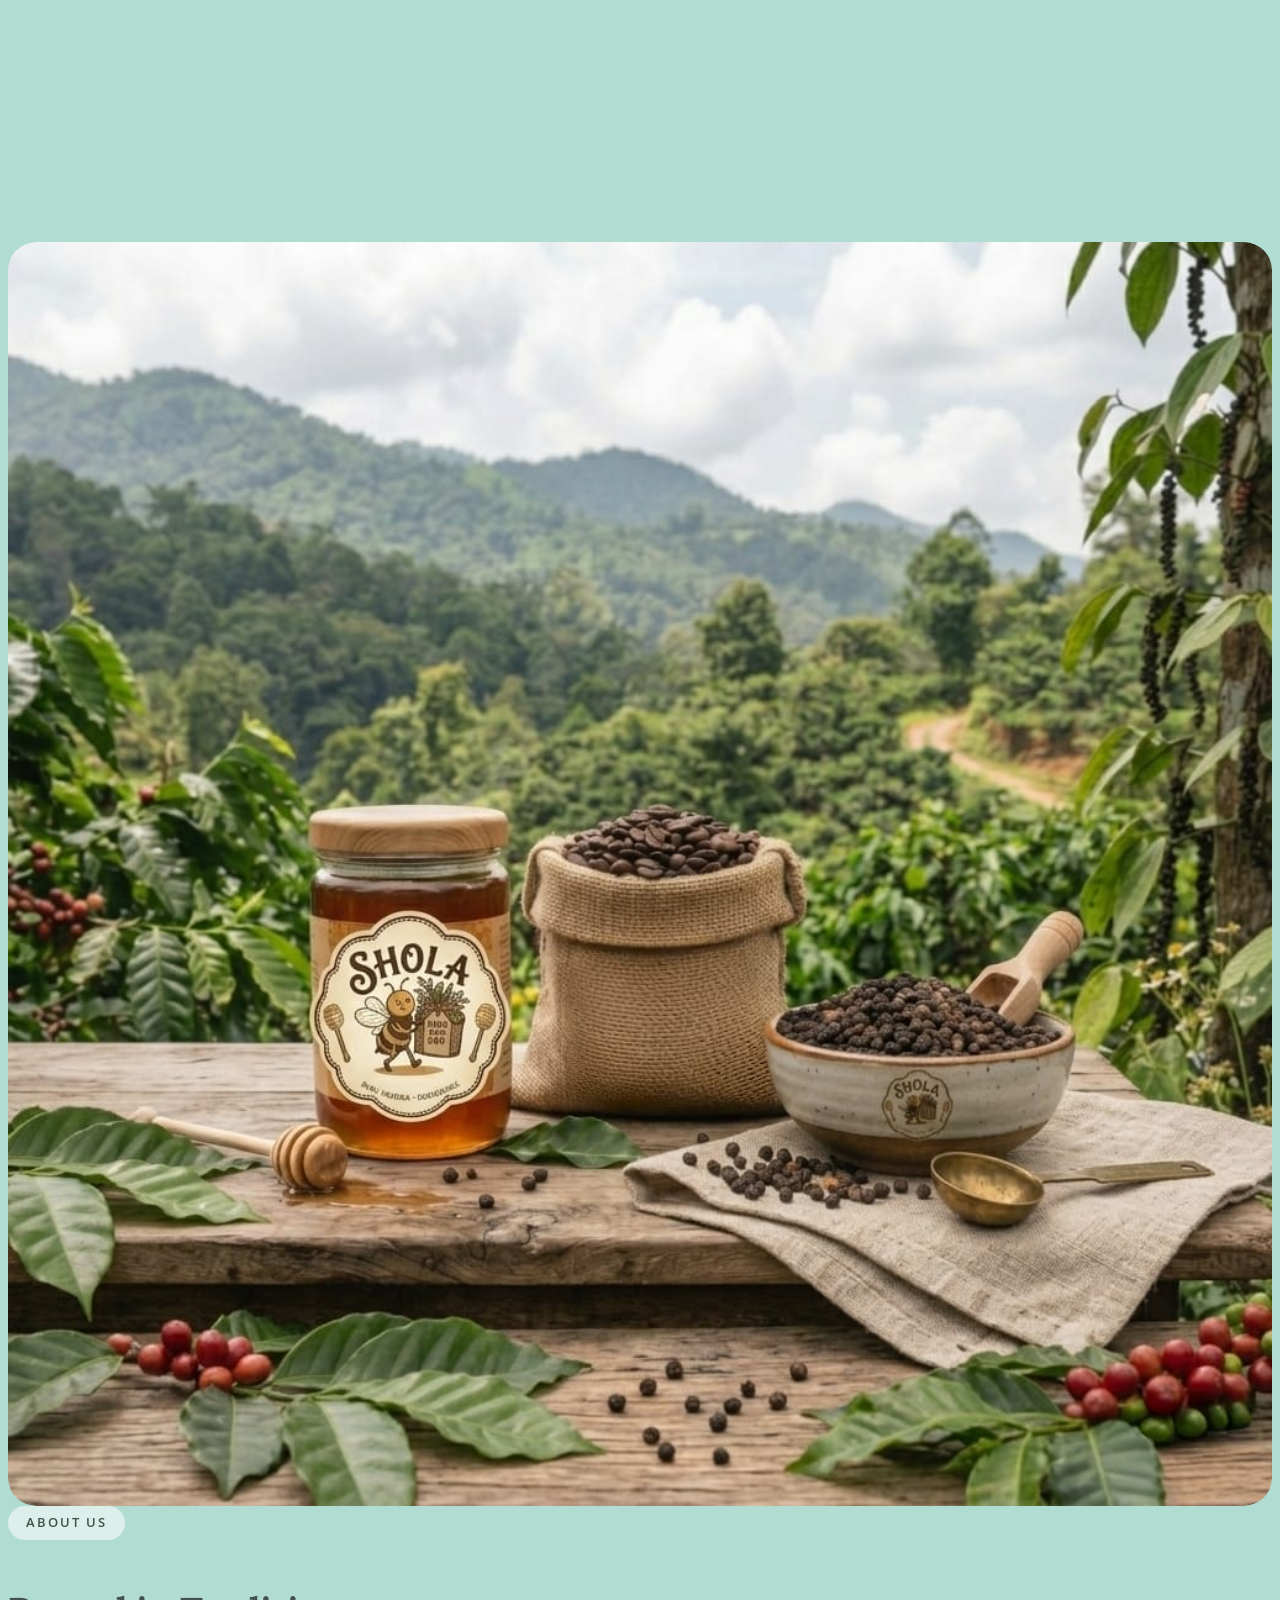
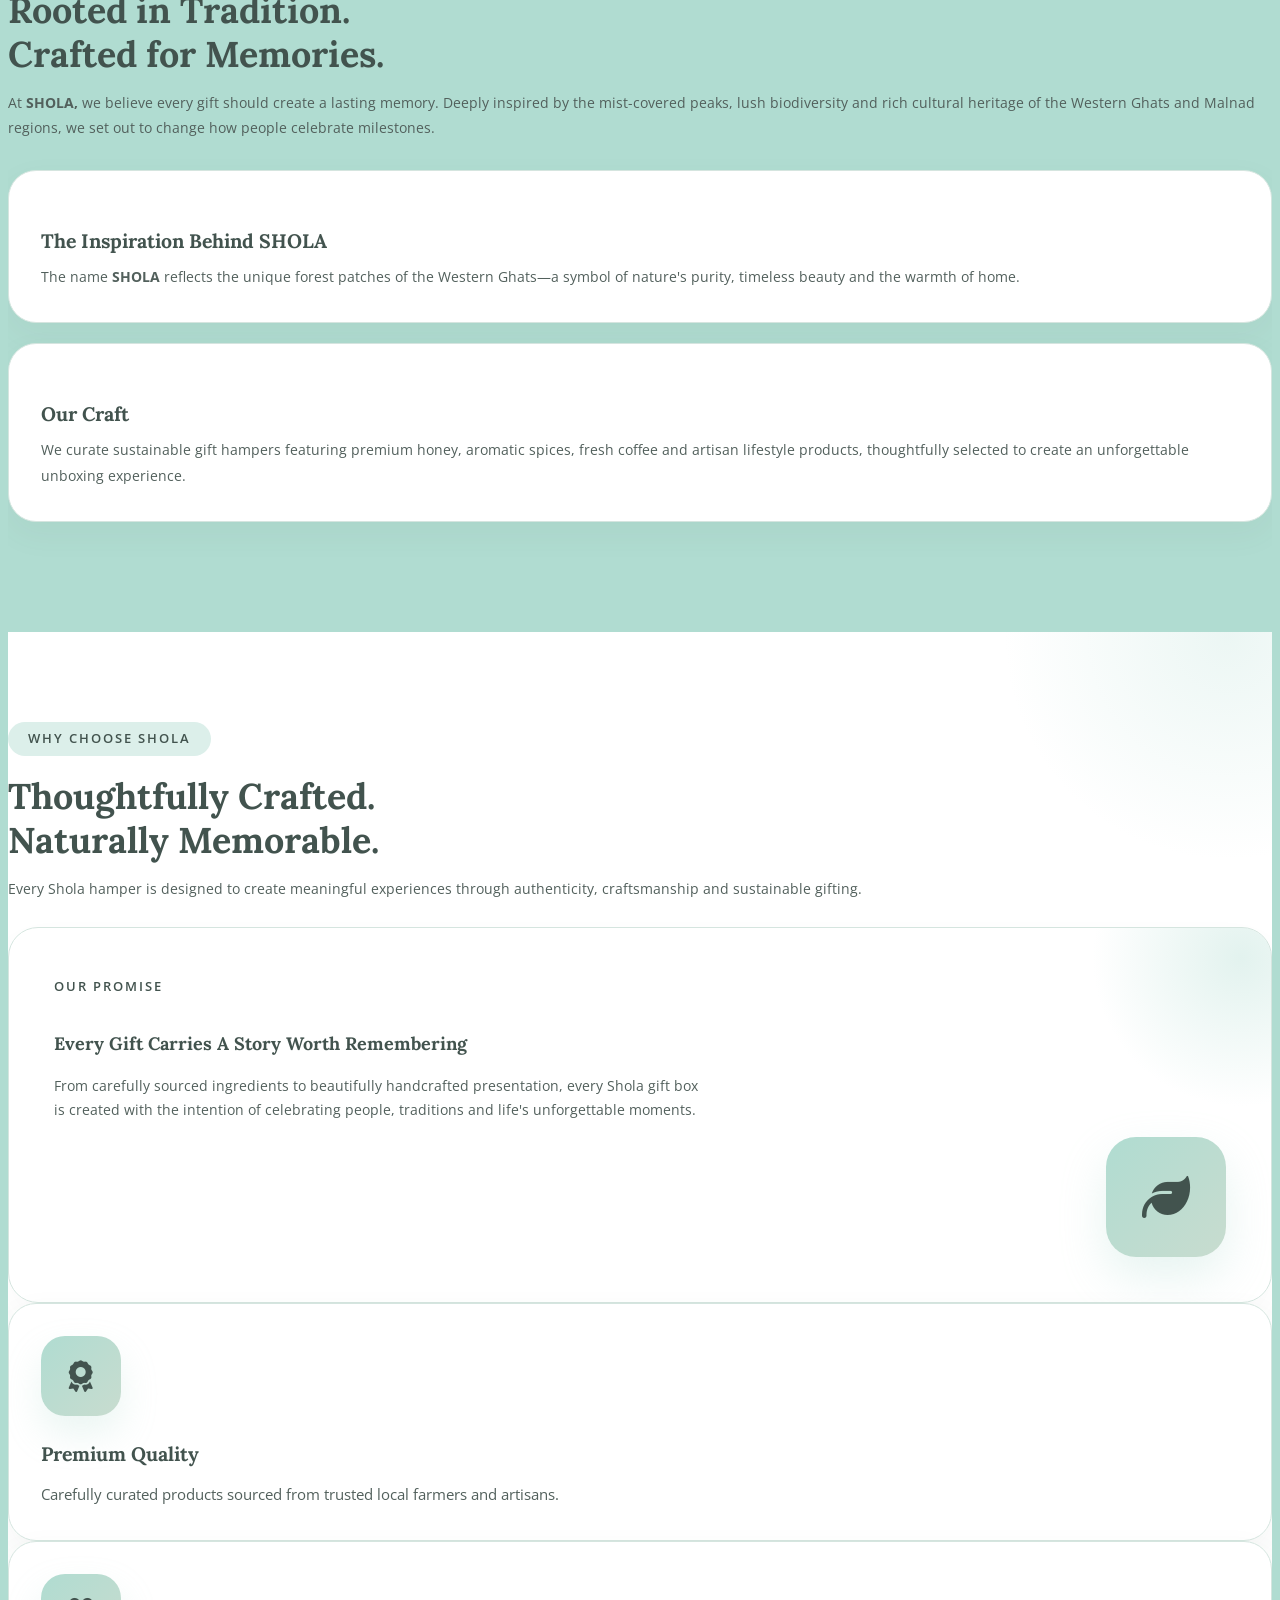
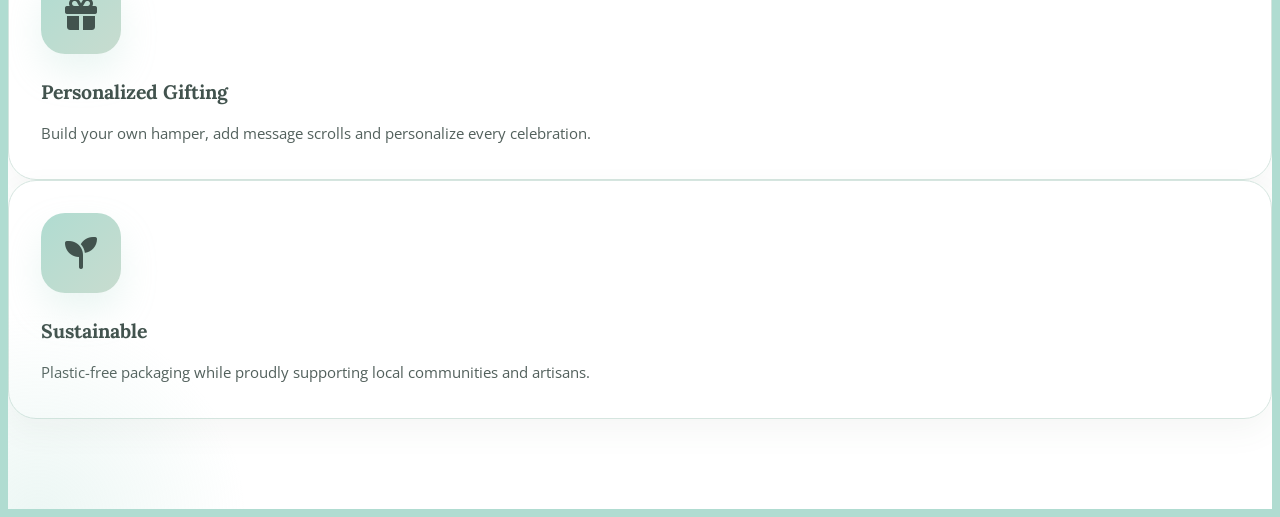
==== commit a3313aea: "images changes" ====
--- a/about.html
+++ b/about.html
@@ -116,7 +116,7 @@
 
                     <div class="shola-about-image">
 
-                        <img src="https://placehold.co/700x850/f6f2ec/173c26?text=Shola+Image" alt="About Shola" width="700" height="850" loading="lazy" decoding="async">
+                        <img src="img/about.jpg" alt="About Shola" width="700" height="850" loading="lazy" decoding="async">
 
                     </div>
 
--- a/css/style.css
+++ b/css/style.css
@@ -8251,7 +8251,7 @@
 
 .shola-main-title span{
 
-background: linear-gradient(90deg,#B0DCD1,#FFB968);
+background:#42534E;
 
 -webkit-background-clip:text;
 -webkit-text-fill-color: transparent;
@@ -9947,4 +9947,192 @@
     font-weight: bold;
 }
 
-
+/* ================================================================
+   IMAGE RESPONSIVENESS FIX (zoom/crop/overflow only — no layout change)
+   Root causes:
+   1. Home banner: .carousel-item / img locked to 75vh on all widths
+      while .carousel-inner shrank (55/45/40vh) → img overflowed and
+      object-fit:cover heavily cropped (= "zoomed" look on mobile).
+   2. Products carousel: forced 1/1 square + cover on portrait
+      (~4:5) photos → top/bottom cropped off.
+   3. Wholesale cards: fixed 230px/200px height + cover (+ conflicting
+      10/7 ratio rule) on portrait photos → heavy crop/zoom.
+   Fix: sync heights, fluid widths, correct object-fit per image type.
+   ================================================================ */
+
+/* Global safety: fluid media + no horizontal scroll on mobile */
+img {
+    max-width: 100%;
+}
+html,
+body {
+    overflow-x: clip;
+}
+@supports not (overflow: clip) {
+    html,
+    body {
+        overflow-x: hidden;
+    }
+}
+
+/* ---------- 1. HOME: banner / carousel ---------- */
+/* Banner is full-bleed → cover is correct, but the frame and the
+   image must share the SAME height at every breakpoint. */
+#header-carousel .carousel-item,
+#header-carousel .carousel-inner {
+    height: 75vh;
+    min-height: 360px;
+}
+#header-carousel .carousel-item img {
+    display: block;
+    width: 100%;
+    height: 100%; /* was fixed 75vh → overflowed the 40vh mobile frame */
+    object-fit: cover;
+    object-position: center center;
+}
+
+@media (max-width: 991.98px) {
+    #header-carousel .carousel-item,
+    #header-carousel .carousel-inner {
+        height: 55vh;
+        min-height: 320px;
+    }
+    #header-carousel .carousel-item img {
+        height: 100%;
+    }
+}
+
+@media (max-width: 767.98px) {
+    #header-carousel .carousel-item,
+    #header-carousel .carousel-inner {
+        height: 45vh;
+        min-height: 280px;
+    }
+    #header-carousel .carousel-item img {
+        height: 100%;
+    }
+}
+
+@media (max-width: 575.98px) {
+    #header-carousel .carousel-item,
+    #header-carousel .carousel-inner {
+        height: 40vh;
+        min-height: 240px;
+    }
+    #header-carousel .carousel-item img {
+        height: 100%;
+    }
+}
+
+/* ---------- 2. PRODUCTS: product carousel ---------- */
+/* Product photos are portrait (~4:5). The photo fills the card width
+   edge-to-edge at its natural ratio → no side letterbox bars, the
+   white card always hugs the image (image + its own padding only).
+   No height cap: capping height while width is 100% was shrinking the
+   photo inside a wide frame = the white bars in the screenshot. */
+.shola-product-image {
+    min-width: 0; /* allow grid/flex children to shrink on mobile */
+    width: 100%;
+    max-width: 100%;
+    justify-self: stretch;
+    margin-inline: 0;
+}
+.shola-product-carousel {
+    /* Full card width so translateX(-100%) swipe math stays correct. */
+    width: 100%;
+    max-width: 100%;
+    margin-inline: auto;
+    overflow: hidden; /* contain the hover zoom so edges stay flush */
+    border-radius: 16px;
+}
+.shola-carousel-slide {
+    display: block; /* not flex: image fills the slide, no centering gaps */
+    background: transparent; /* card behind supplies the white, no double bars */
+    overflow: hidden;
+}
+.shola-carousel-slide img {
+    width: 100%;
+    max-width: 100%;
+    height: auto;
+    max-height: none; /* never squeeze the photo inside a wider frame */
+    aspect-ratio: auto; /* unset forced 1/1 square that cropped portraits */
+    object-fit: contain;
+    object-position: center center;
+    display: block;
+    margin: 0;
+}
+
+/* ---------- 4. HOME: "Crafted For Every Occasion" collection tiles ---------- */
+/* Tiles hold portrait product photos (~4:5) but the frame was a fixed
+   240px-high landscape box (220px/200px on small screens) + cover →
+   top/bottom cropped off = "zoomed" look on all 4 collections.
+   Fix: one fluid portrait frame + contain so the FULL photo shows on
+   big and small screens. Card body/design/hover untouched. */
+.shola-collection-image {
+    position: relative;
+    overflow: hidden;
+    height: auto; /* kill fixed 240px/220px/200px heights */
+    aspect-ratio: 4 / 5;
+    background: #FFFFFF;
+}
+.shola-collection-image img {
+    width: 100%;
+    height: 100%;
+    aspect-ratio: auto;
+    object-position: center center;
+    display: block;
+}
+
+@media (max-width: 991px) {
+    .shola-collection-image {
+        height: auto;
+        aspect-ratio: 4 / 5;
+    }
+}
+
+@media (max-width: 575px) {
+    .shola-collection-image {
+        height: auto;
+        aspect-ratio: 4 / 5;
+    }
+}
+
+/* ---------- 3. WHOLESALE: hero ---------- */
+/* Hero is an inline photo (landscape 4:3) → show whole image, fluid. */
+.shola-wholesale-image {
+    min-width: 0;
+}
+.shola-wholesale-image img {
+    width: 100%;
+    height: auto;
+    aspect-ratio: auto;
+    object-fit: contain;
+    object-position: center center;
+    display: block;
+}
+
+/* Cards hold portrait product photos. Fixed 230px/200px heights +
+   cover cropped them hard. Use one fluid portrait frame + contain
+   so the full product is visible at every width. Card height stays
+   uniform via the shared aspect-ratio (design preserved). */
+.shola-wholesale-card {
+    min-width: 0;
+}
+.shola-wholesale-card > img,
+.shola-wholesale-card img {
+    width: 100%;
+    height: auto;
+    aspect-ratio: 4 / 5;
+    object-position: center center;
+    display: block;
+    background: #FFFFFF;
+}
+
+@media (max-width: 767px) {
+    .shola-wholesale-card > img,
+    .shola-wholesale-card img {
+        aspect-ratio: 4 / 5; /* keep uniform rows; no fixed px height */
+    }
+}
+
+
